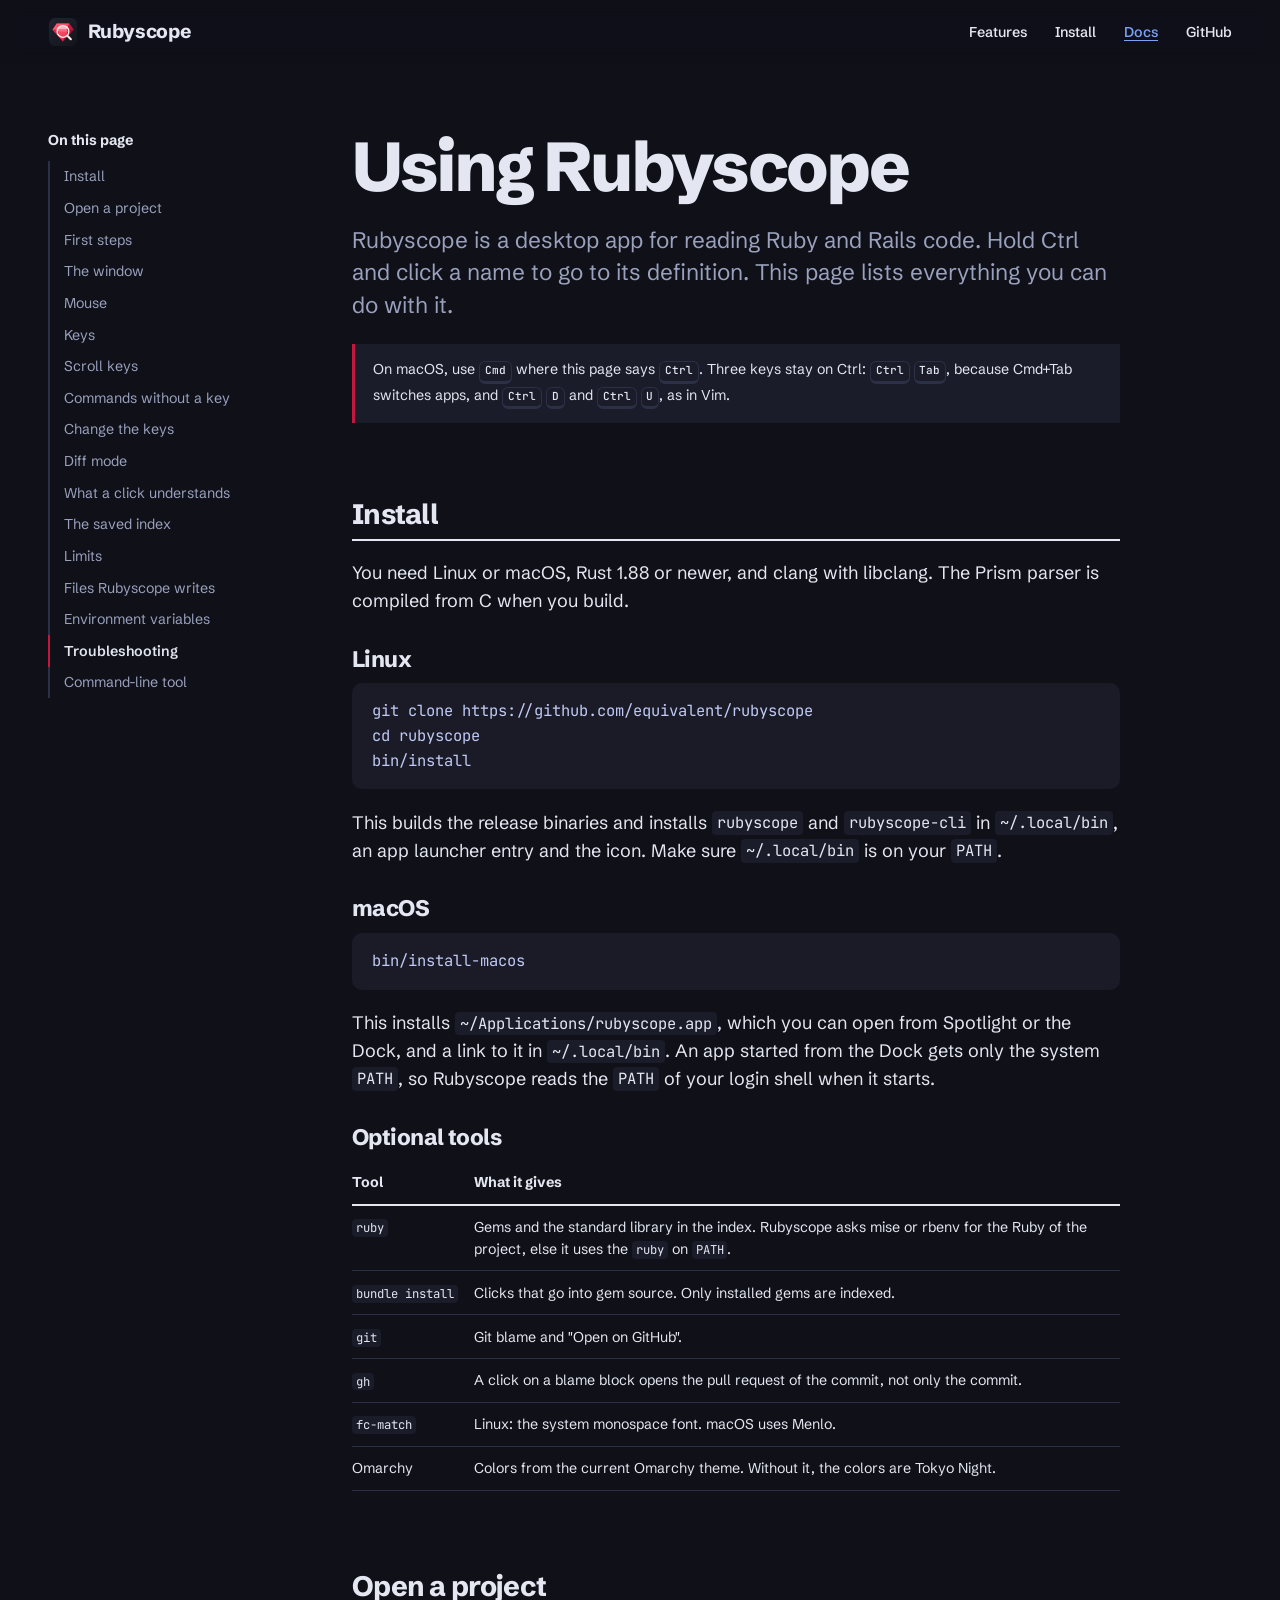
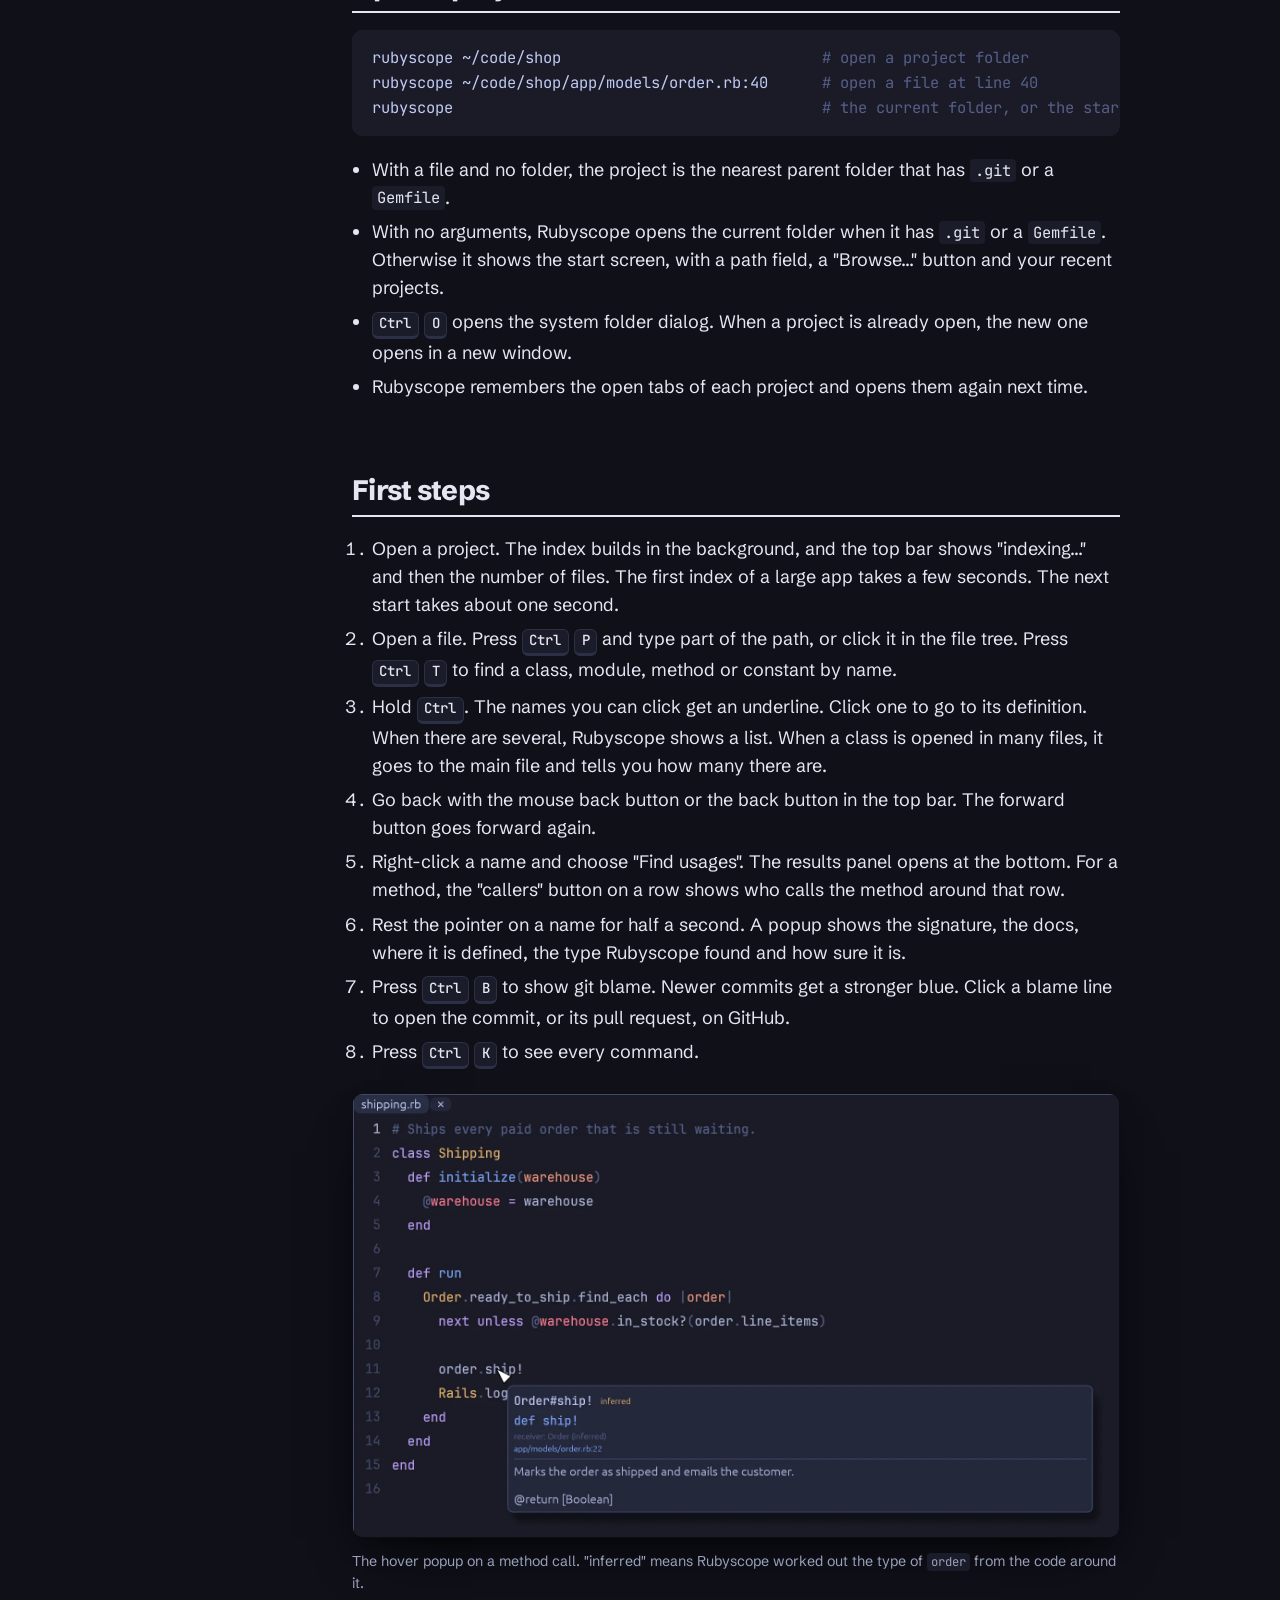
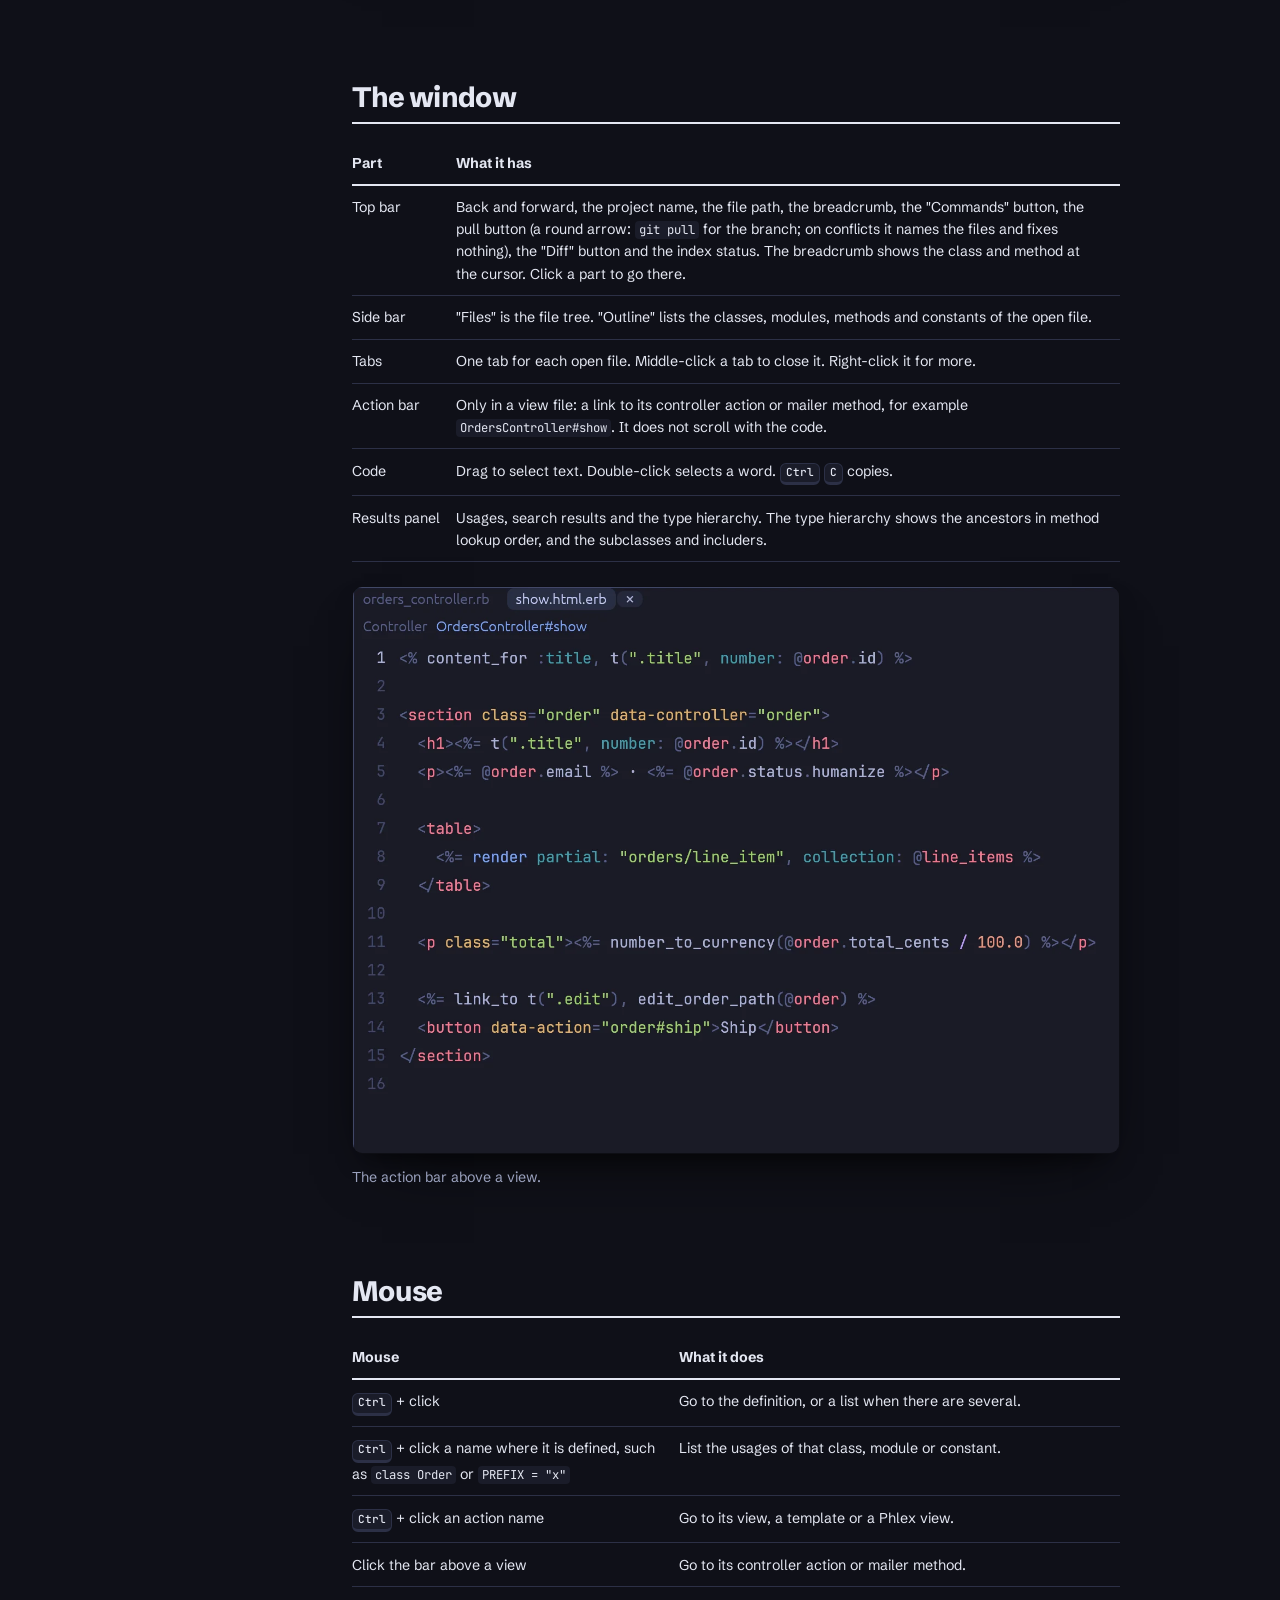
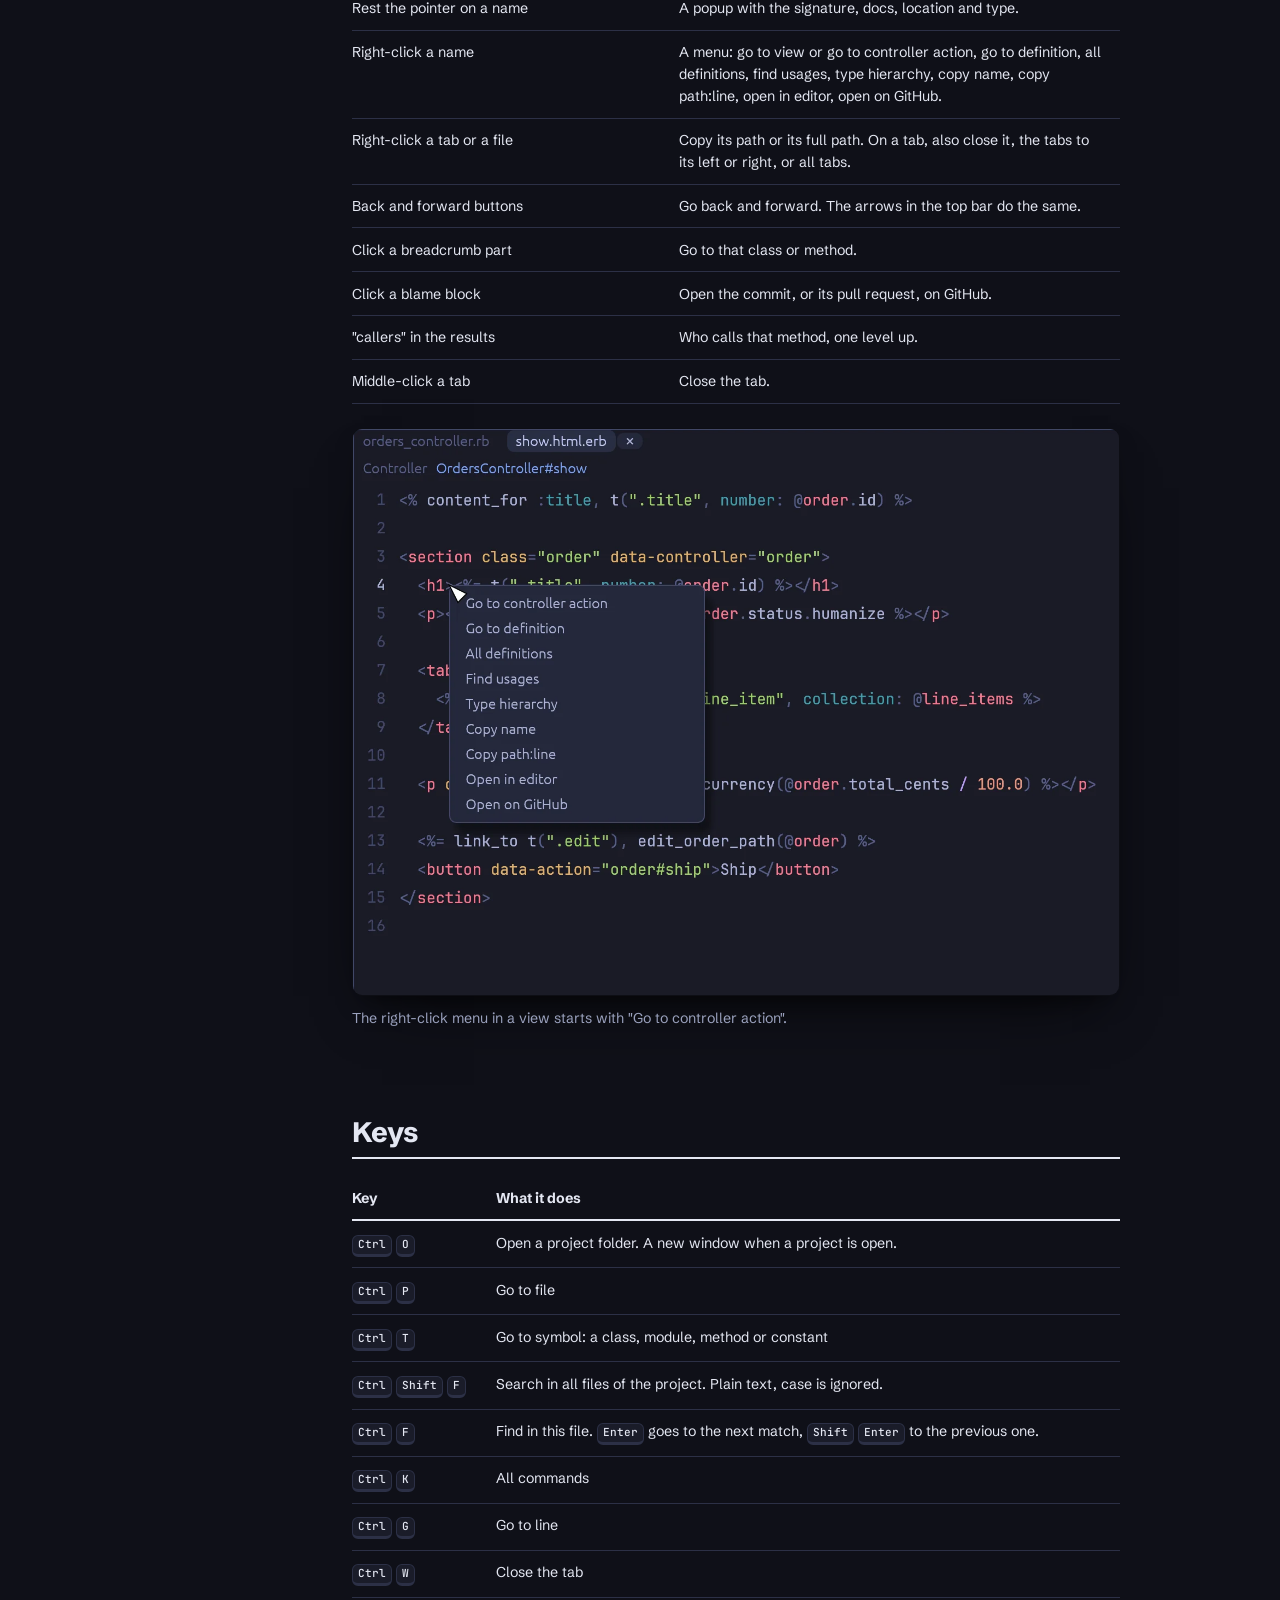
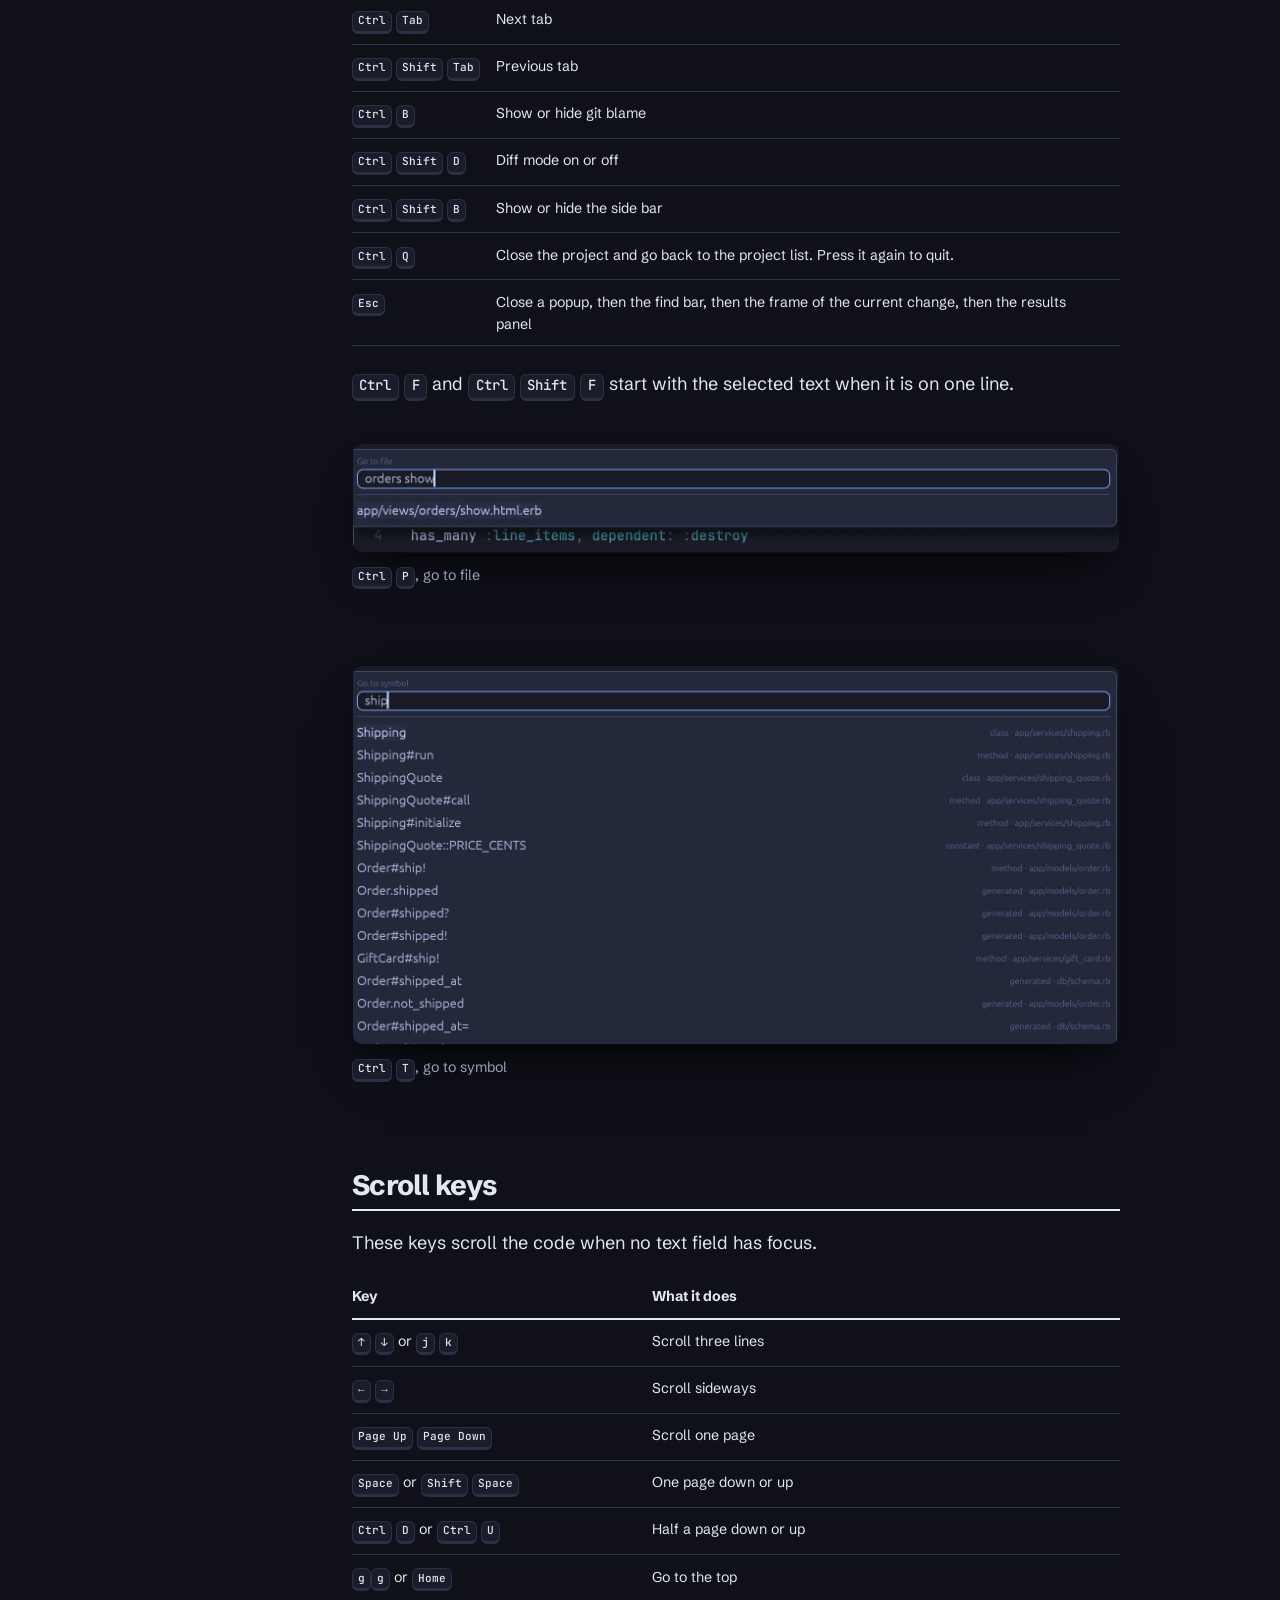
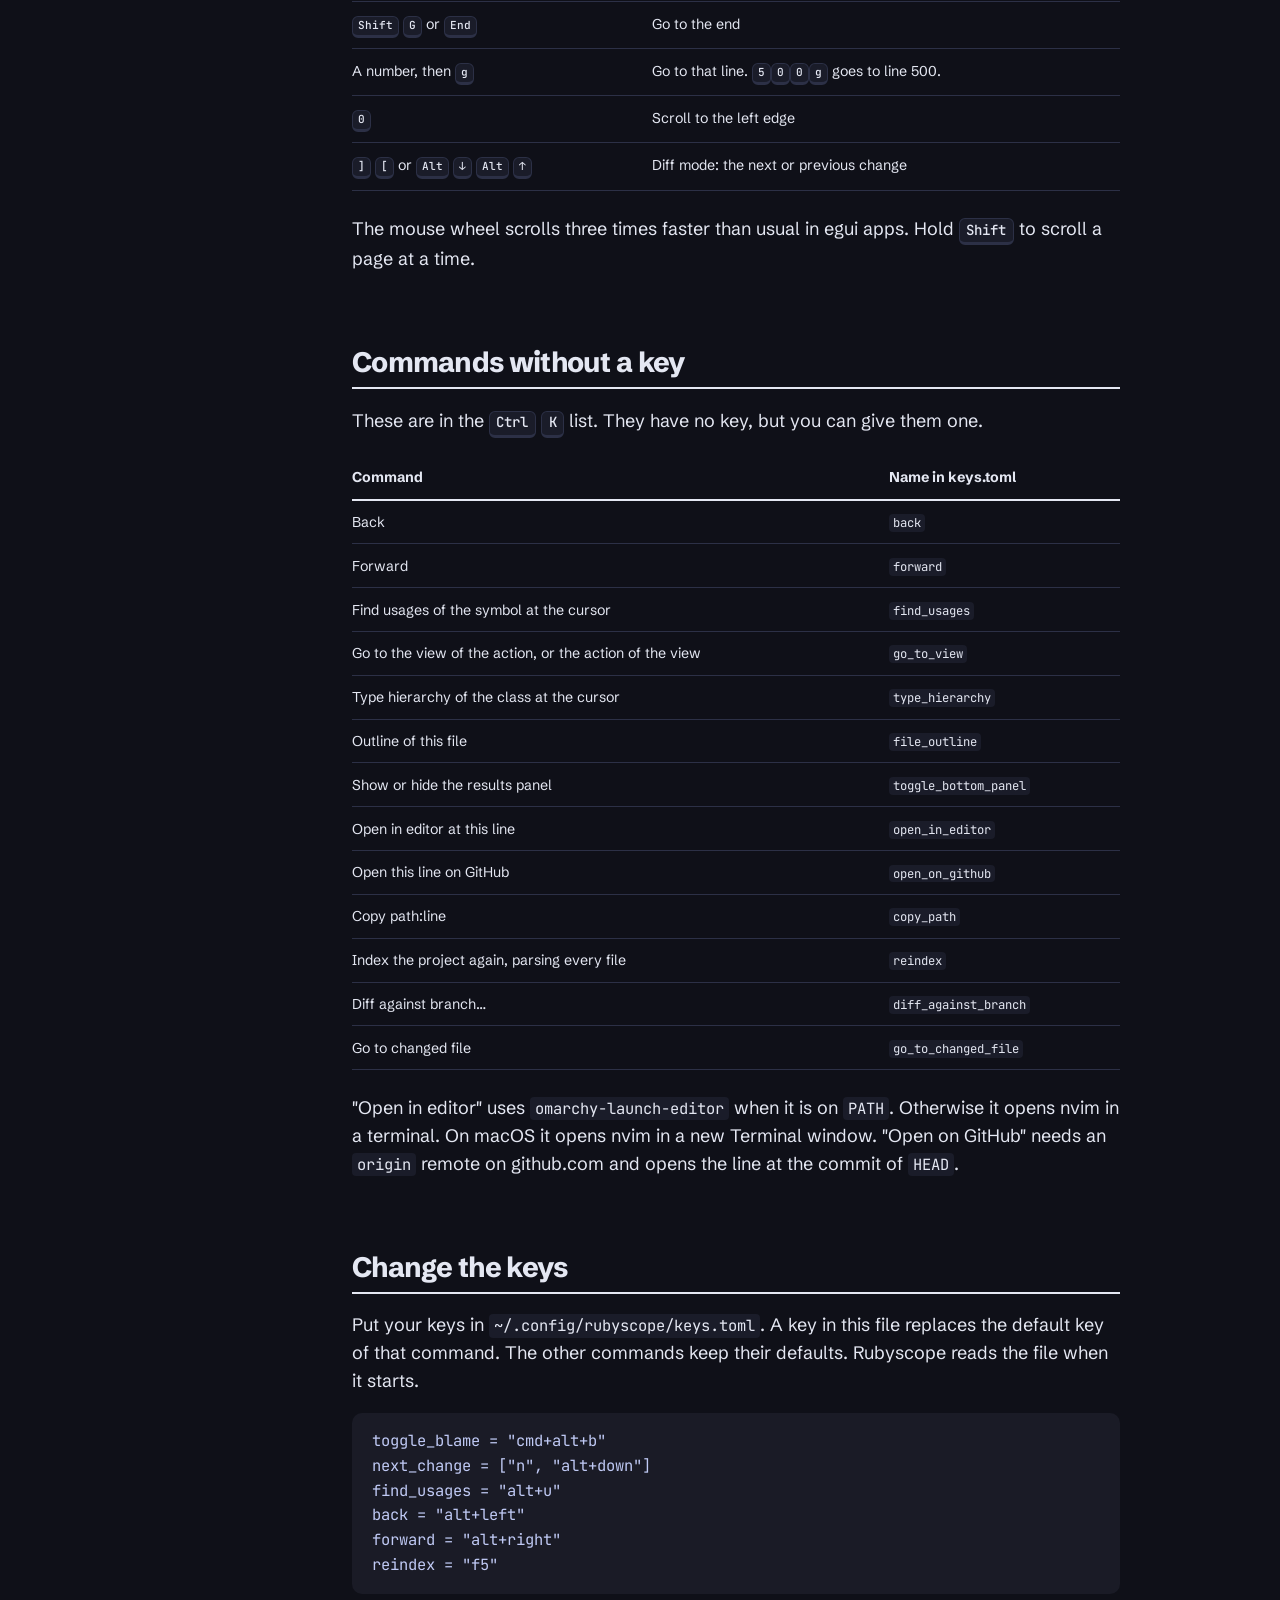
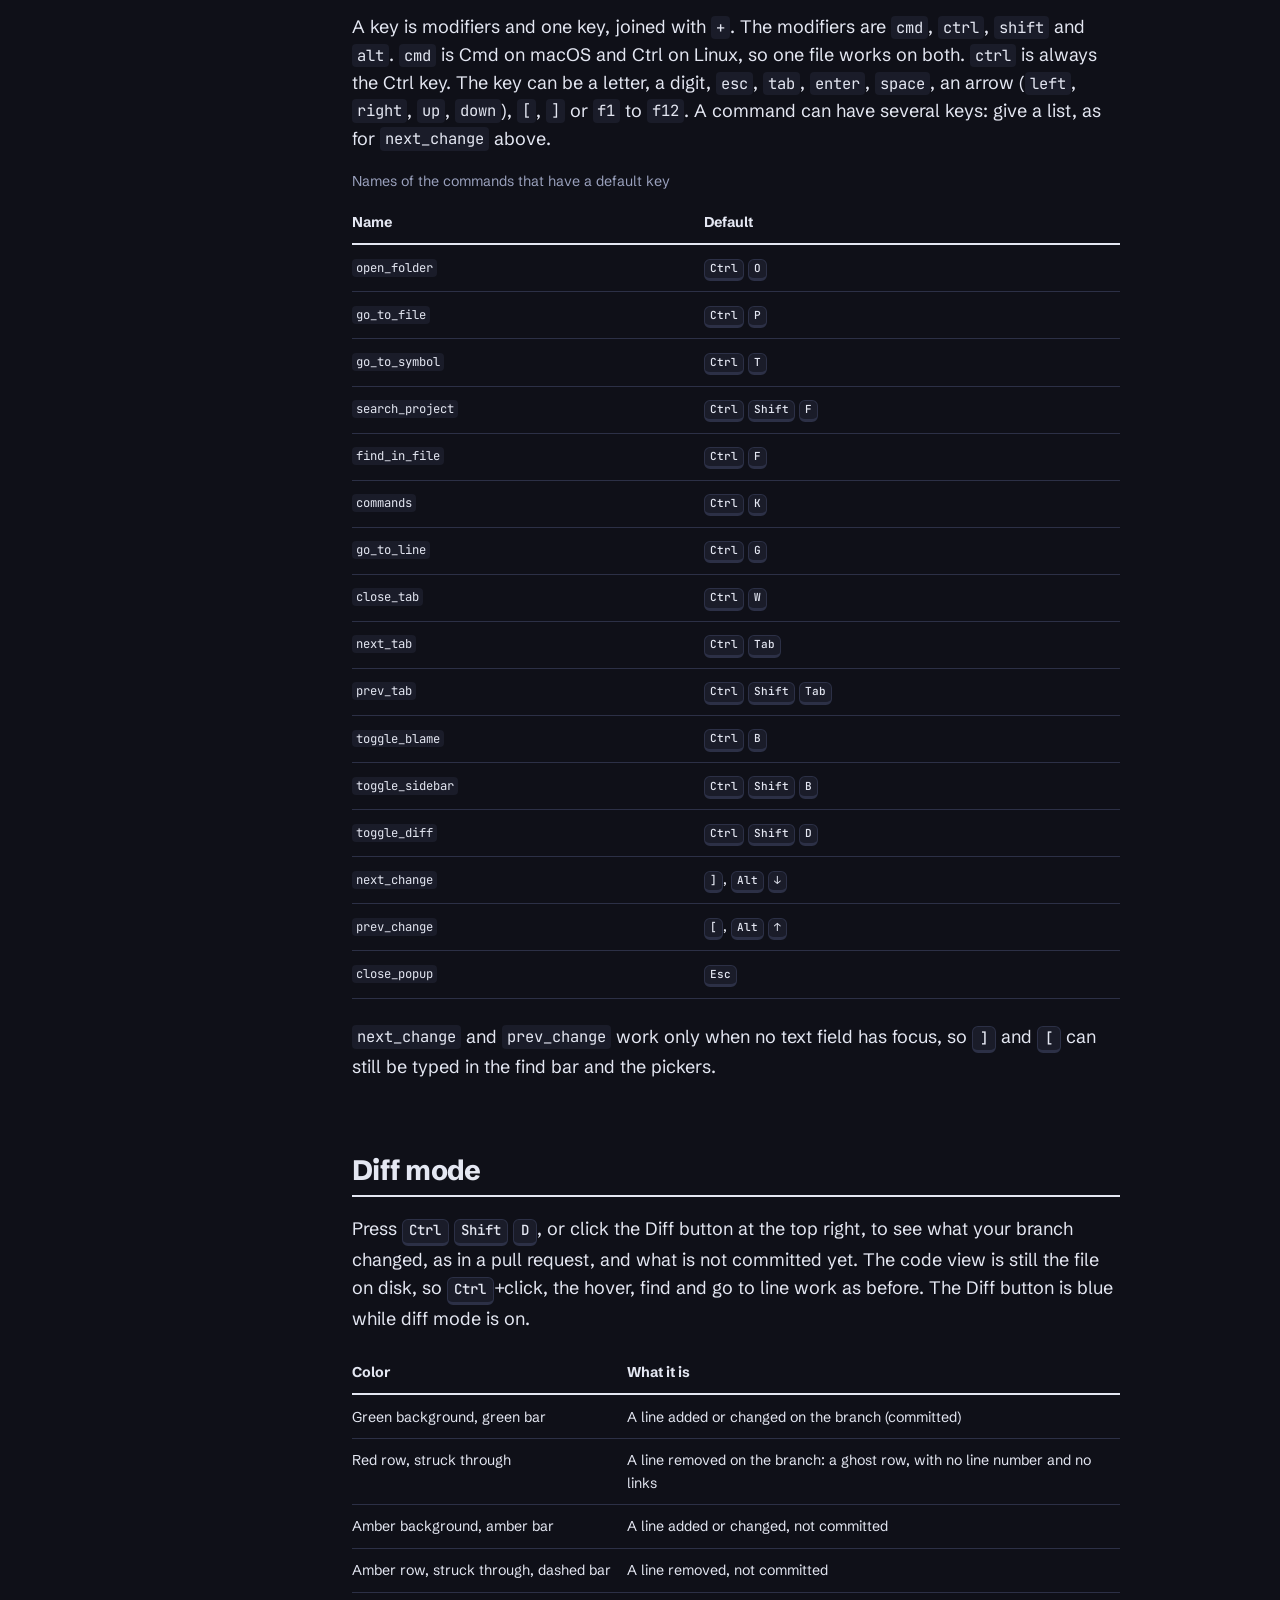
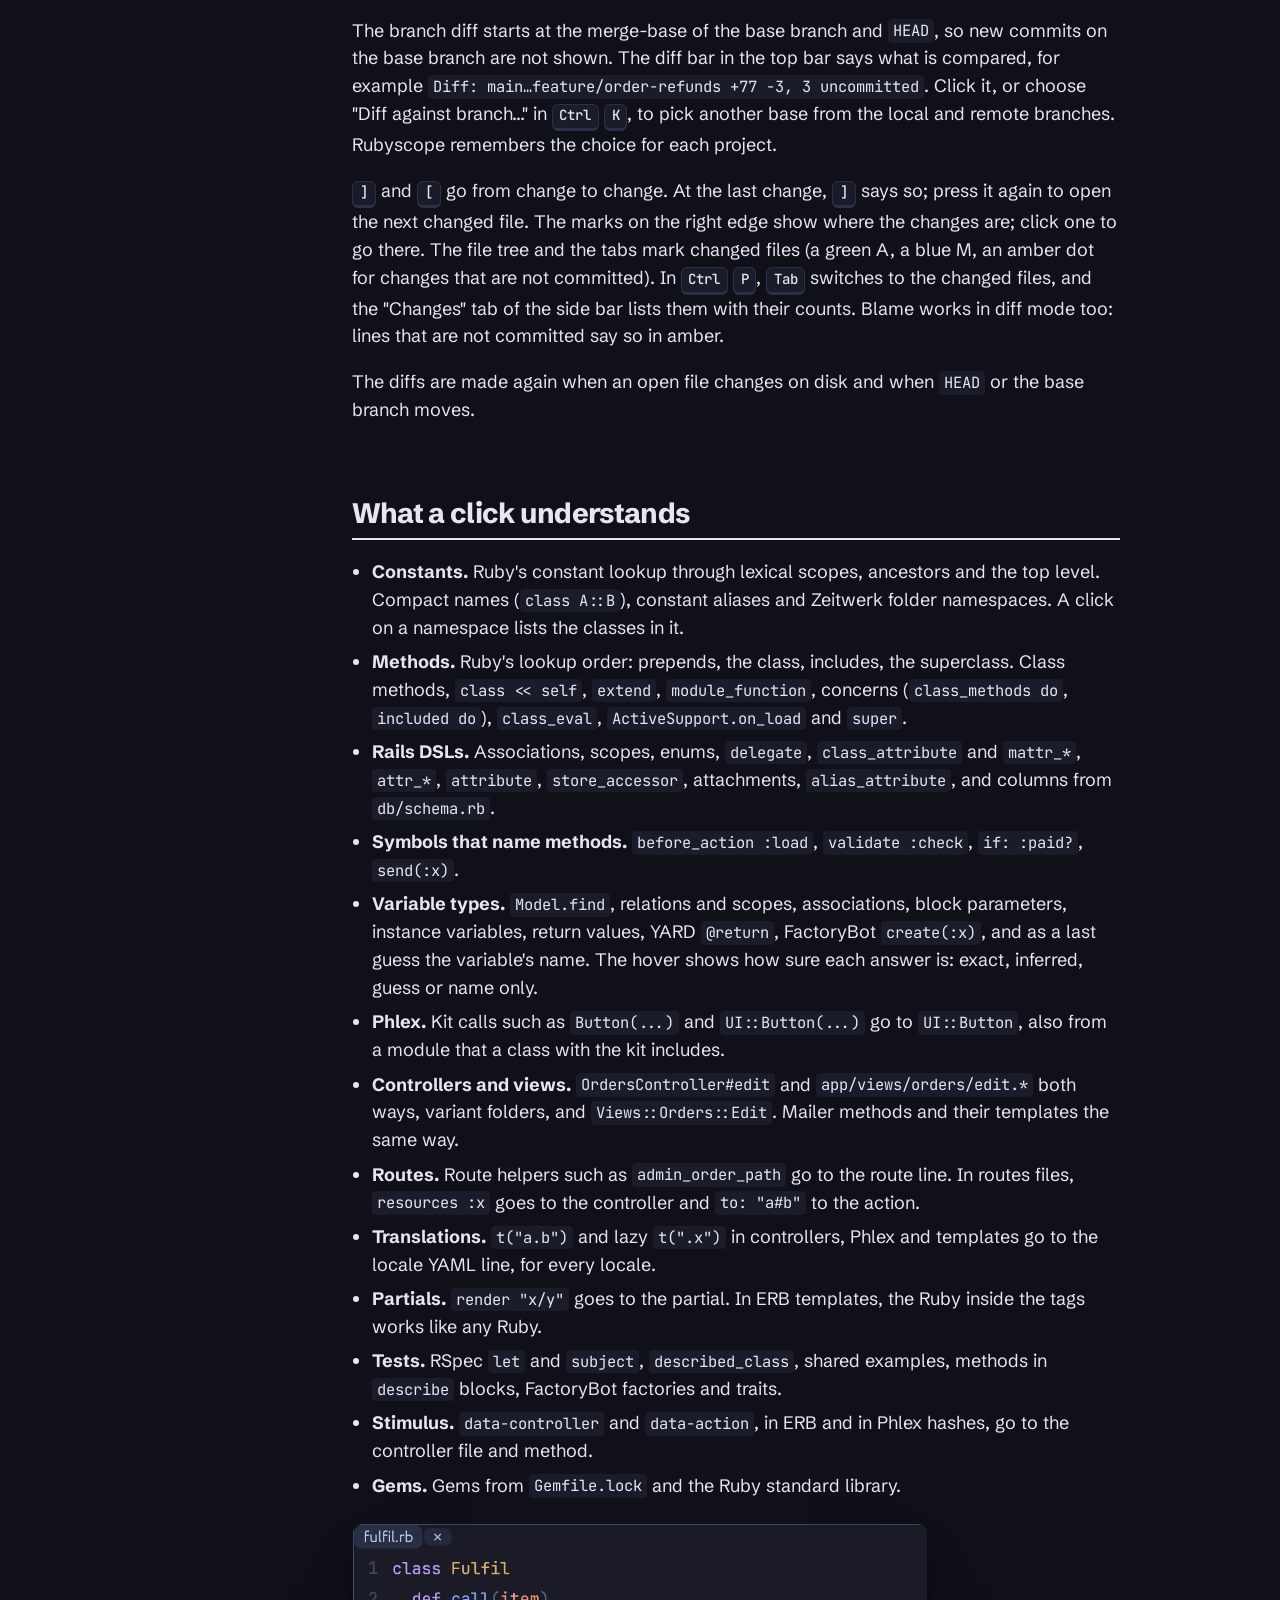
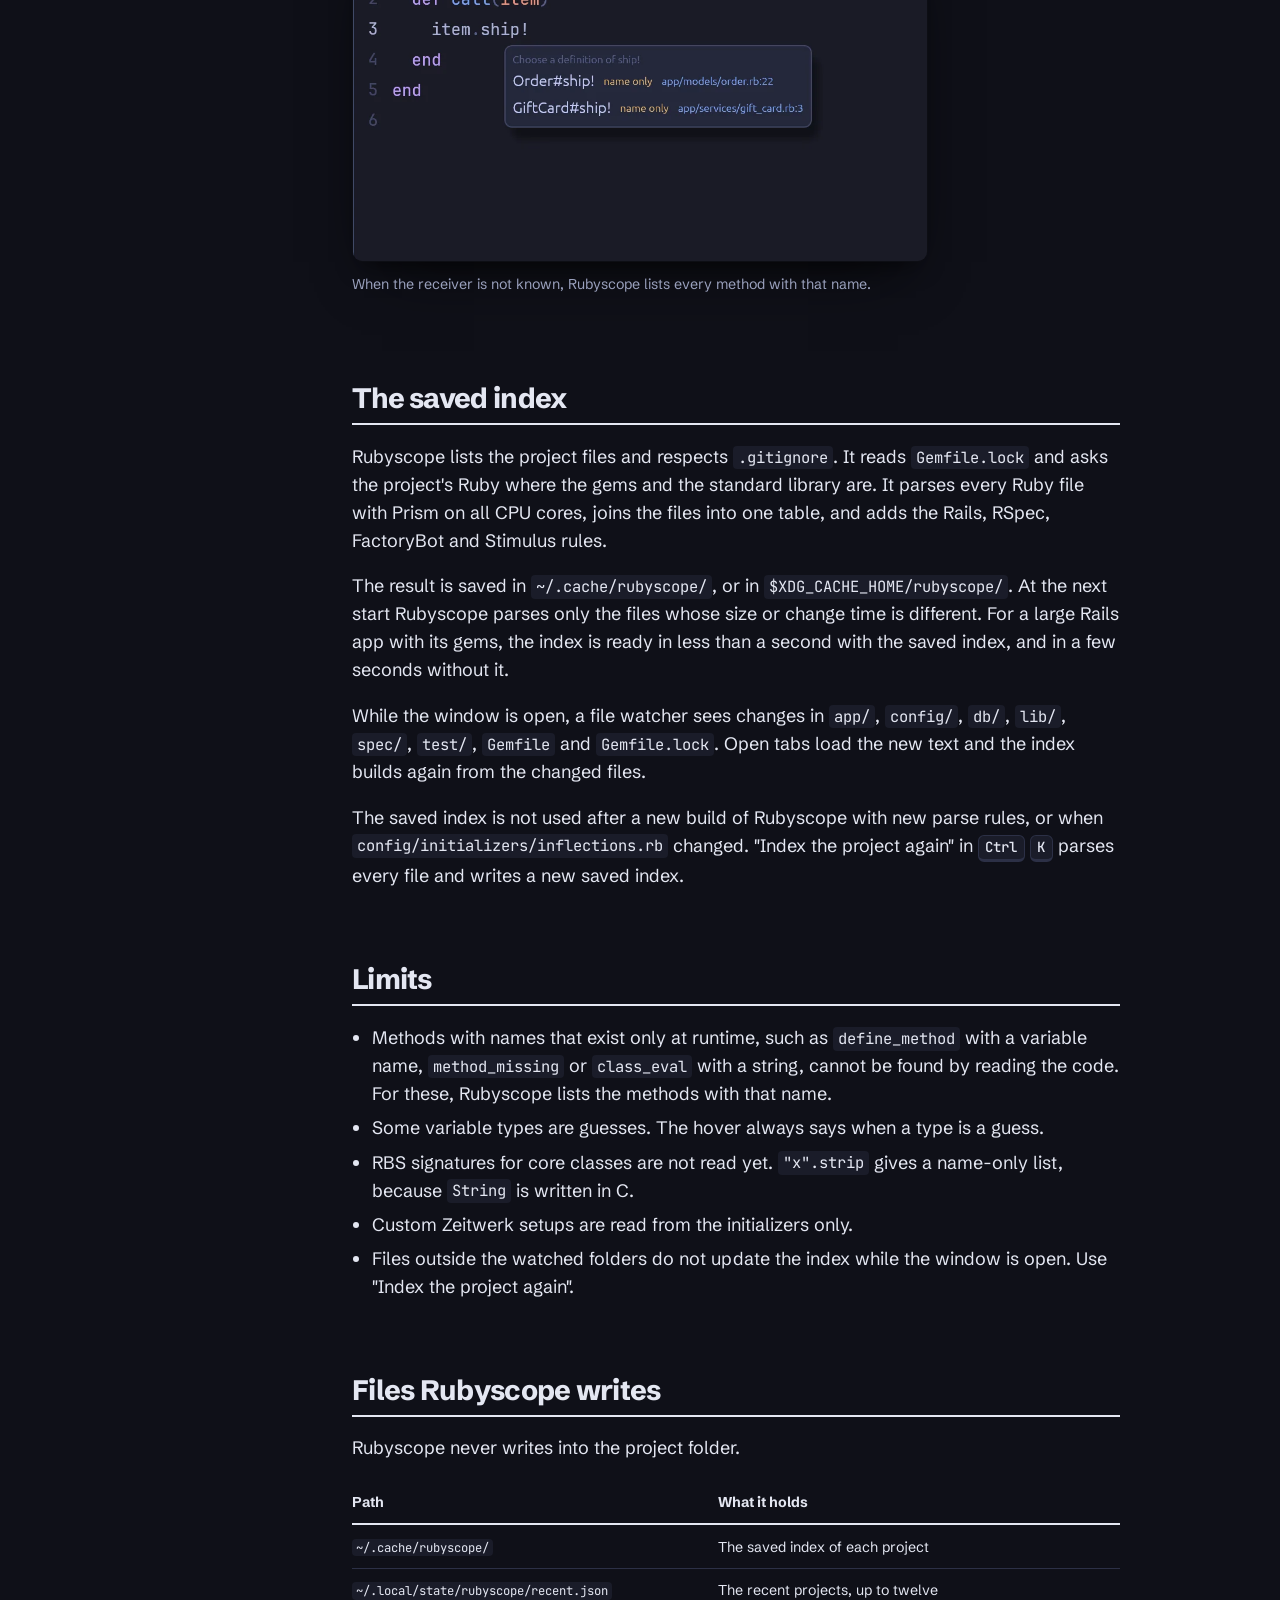
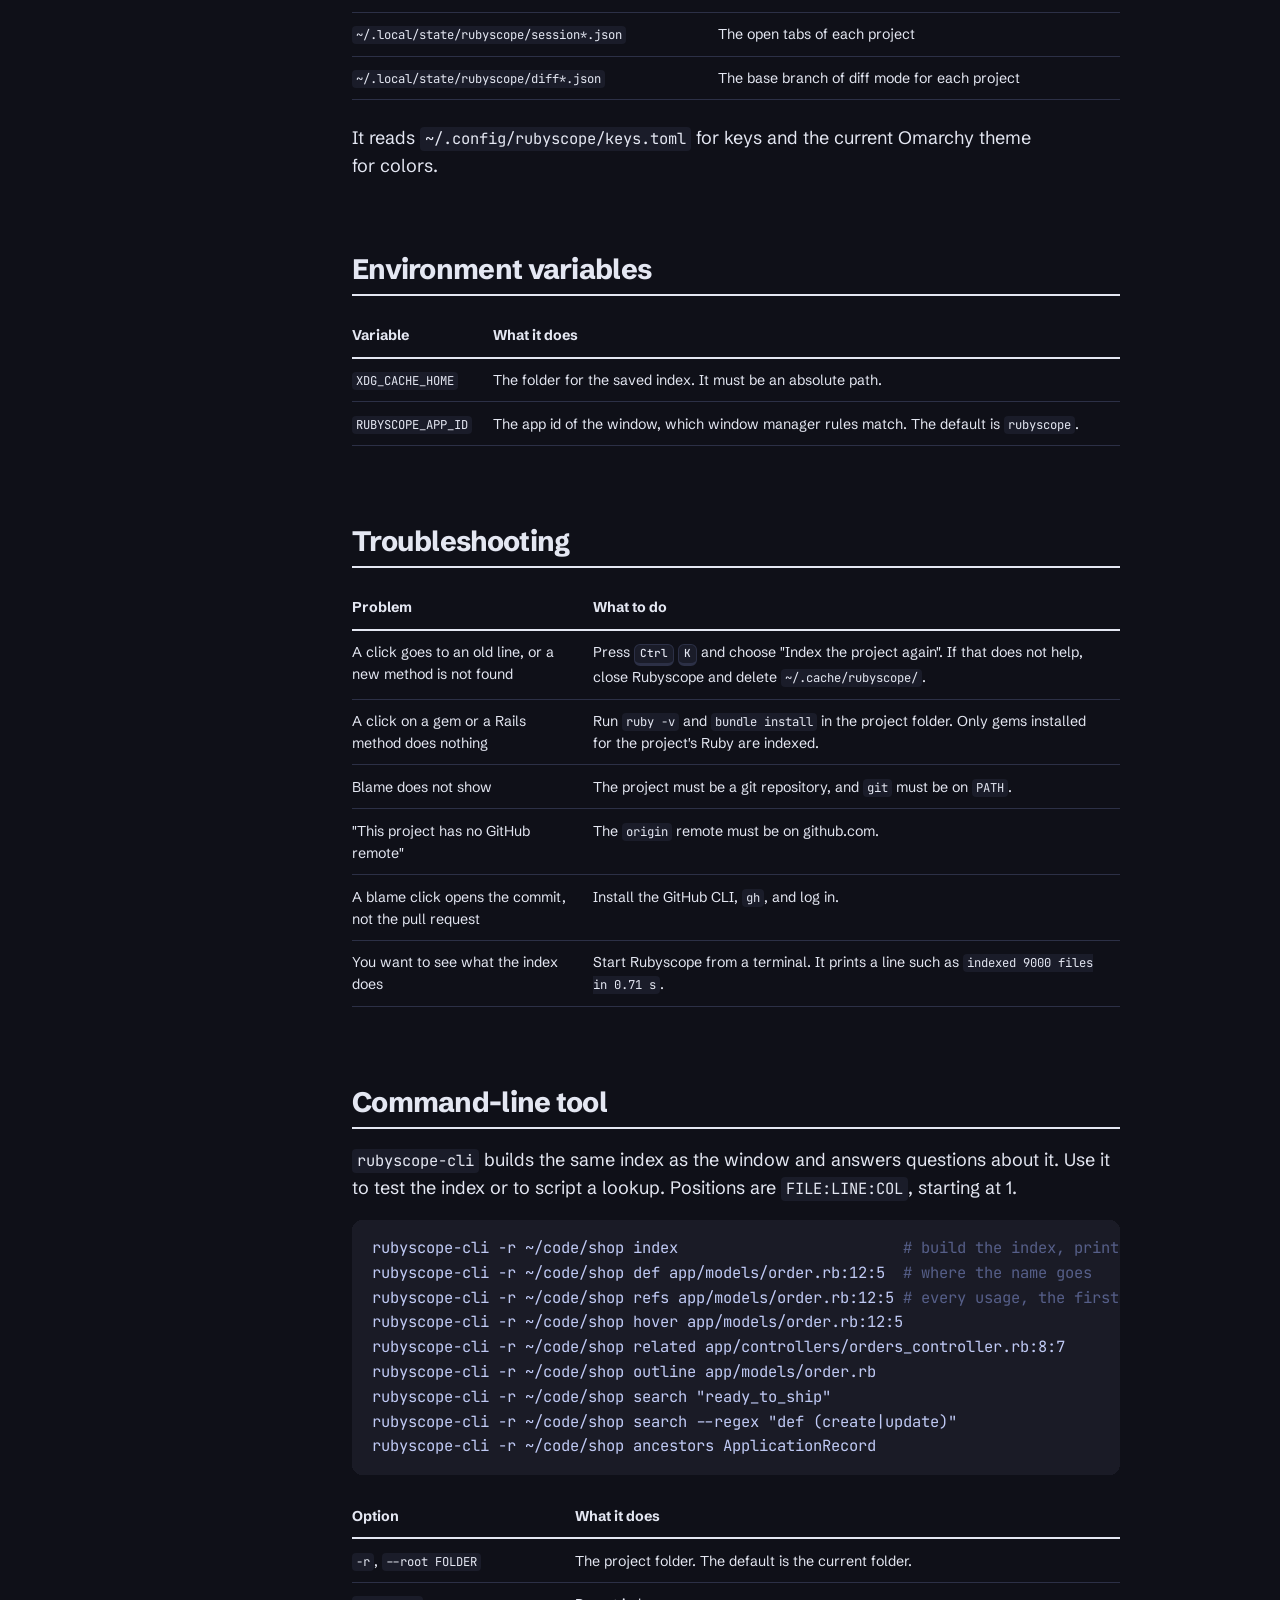
==== webpage/docs/index.html @ bb4655c8 "Add a pull button to the top bar A round arrow next to Diff runs git pull for the checked-out branch" ====
<!doctype html>
<html lang="en">
<head>
  <meta charset="utf-8">
  <meta name="viewport" content="width=device-width, initial-scale=1">
  <title>Docs: how to use Rubyscope, mouse and keys</title>
  <meta name="description" content="How to install and use Rubyscope: open a project, go to definitions, find usages, git blame, every mouse action and keyboard shortcut, and how to change the keys.">
  <link rel="icon" href="../img/icon.svg" type="image/svg+xml">
  <link rel="icon" href="../img/icon-32.png" sizes="32x32">
  <link rel="preload" href="../fonts/schibsted-grotesk.woff2" as="font" type="font/woff2" crossorigin>
  <link rel="stylesheet" href="../css/site.css">
</head>
<body>
  <a class="skip" href="#main">Skip to the content</a>

  <header class="site-head">
    <div class="wrap">
      <a class="brand" href="../"><img src="../img/icon.svg" alt="" width="30" height="30">Rubyscope</a>
      <nav class="site-nav" aria-label="Main">
        <a class="wide" href="../#features">Features</a>
        <a href="../#install">Install</a>
        <a href="./" aria-current="page">Docs</a>
        <a href="https://github.com/equivalent/rubyscope">GitHub</a>
      </nav>
    </div>
  </header>

  <div class="wrap docs">
    <nav class="toc" aria-label="On this page">
      <p>On this page</p>
      <ol>
        <li><a href="#install">Install</a></li>
        <li><a href="#start">Open a project</a></li>
        <li><a href="#first-steps">First steps</a></li>
        <li><a href="#window">The window</a></li>
        <li><a href="#mouse">Mouse</a></li>
        <li><a href="#keys">Keys</a></li>
        <li><a href="#scroll">Scroll keys</a></li>
        <li><a href="#commands">Commands without a key</a></li>
        <li><a href="#change-keys">Change the keys</a></li>
        <li><a href="#diff">Diff mode</a></li>
        <li><a href="#clicks">What a click understands</a></li>
        <li><a href="#index">The saved index</a></li>
        <li><a href="#limits">Limits</a></li>
        <li><a href="#files">Files Rubyscope writes</a></li>
        <li><a href="#env">Environment variables</a></li>
        <li><a href="#troubleshooting">Troubleshooting</a></li>
        <li><a href="#cli">Command-line tool</a></li>
      </ol>
    </nav>

    <main id="main" class="doc">
      <h1>Using Rubyscope</h1>
      <p class="lede">Rubyscope is a desktop app for reading Ruby and Rails code. Hold Ctrl and click a name to go to its definition. This page lists everything you can do with it.</p>

      <div class="note">
        <p>On macOS, use <kbd>Cmd</kbd> where this page says <kbd>Ctrl</kbd>. Three keys stay on Ctrl: <kbd>Ctrl</kbd> <kbd>Tab</kbd>, because Cmd+Tab switches apps, and <kbd>Ctrl</kbd> <kbd>D</kbd> and <kbd>Ctrl</kbd> <kbd>U</kbd>, as in Vim.</p>
      </div>

      <section id="install">
        <h2>Install</h2>
        <p>You need Linux or macOS, Rust 1.88 or newer, and clang with libclang. The Prism parser is compiled from C when you build.</p>
        <h3>Linux</h3>
<pre><code>git clone https://github.com/equivalent/rubyscope
cd rubyscope
bin/install</code></pre>
        <p>This builds the release binaries and installs <code>rubyscope</code> and <code>rubyscope-cli</code> in <code>~/.local/bin</code>, an app launcher entry and the icon. Make sure <code>~/.local/bin</code> is on your <code>PATH</code>.</p>
        <h3>macOS</h3>
<pre><code>bin/install-macos</code></pre>
        <p>This installs <code>~/Applications/rubyscope.app</code>, which you can open from Spotlight or the Dock, and a link to it in <code>~/.local/bin</code>. An app started from the Dock gets only the system <code>PATH</code>, so Rubyscope reads the <code>PATH</code> of your login shell when it starts.</p>
        <h3>Optional tools</h3>
        <table>
          <thead><tr><th scope="col">Tool</th><th scope="col">What it gives</th></tr></thead>
          <tbody>
            <tr><td><code>ruby</code></td><td>Gems and the standard library in the index. Rubyscope asks mise or rbenv for the Ruby of the project, else it uses the <code>ruby</code> on <code>PATH</code>.</td></tr>
            <tr><td><code>bundle install</code></td><td>Clicks that go into gem source. Only installed gems are indexed.</td></tr>
            <tr><td><code>git</code></td><td>Git blame and "Open on GitHub".</td></tr>
            <tr><td><code>gh</code></td><td>A click on a blame block opens the pull request of the commit, not only the commit.</td></tr>
            <tr><td><code>fc-match</code></td><td>Linux: the system monospace font. macOS uses Menlo.</td></tr>
            <tr><td>Omarchy</td><td>Colors from the current Omarchy theme. Without it, the colors are Tokyo Night.</td></tr>
          </tbody>
        </table>
      </section>

      <section id="start">
        <h2>Open a project</h2>
<pre><code>rubyscope ~/code/shop                             <span class="c"># open a project folder</span>
rubyscope ~/code/shop/app/models/order.rb:40      <span class="c"># open a file at line 40</span>
rubyscope                                         <span class="c"># the current folder, or the start screen</span></code></pre>
        <ul>
          <li>With a file and no folder, the project is the nearest parent folder that has <code>.git</code> or a <code>Gemfile</code>.</li>
          <li>With no arguments, Rubyscope opens the current folder when it has <code>.git</code> or a <code>Gemfile</code>. Otherwise it shows the start screen, with a path field, a "Browse…" button and your recent projects.</li>
          <li><kbd>Ctrl</kbd> <kbd>O</kbd> opens the system folder dialog. When a project is already open, the new one opens in a new window.</li>
          <li>Rubyscope remembers the open tabs of each project and opens them again next time.</li>
        </ul>
      </section>

      <section id="first-steps">
        <h2>First steps</h2>
        <ol>
          <li>Open a project. The index builds in the background, and the top bar shows "indexing…" and then the number of files. The first index of a large app takes a few seconds. The next start takes about one second.</li>
          <li>Open a file. Press <kbd>Ctrl</kbd> <kbd>P</kbd> and type part of the path, or click it in the file tree. Press <kbd>Ctrl</kbd> <kbd>T</kbd> to find a class, module, method or constant by name.</li>
          <li>Hold <kbd>Ctrl</kbd>. The names you can click get an underline. Click one to go to its definition. When there are several, Rubyscope shows a list. When a class is opened in many files, it goes to the main file and tells you how many there are.</li>
          <li>Go back with the mouse back button or the back button in the top bar. The forward button goes forward again.</li>
          <li>Right-click a name and choose "Find usages". The results panel opens at the bottom. For a method, the "callers" button on a row shows who calls the method around that row.</li>
          <li>Rest the pointer on a name for half a second. A popup shows the signature, the docs, where it is defined, the type Rubyscope found and how sure it is.</li>
          <li>Press <kbd>Ctrl</kbd> <kbd>B</kbd> to show git blame. Newer commits get a stronger blue. Click a blame line to open the commit, or its pull request, on GitHub.</li>
          <li>Press <kbd>Ctrl</kbd> <kbd>K</kbd> to see every command.</li>
        </ol>
        <figure class="shot">
          <img src="../img/shots/hover.webp" width="1658" height="960" loading="lazy"
               alt="The hover popup over order.ship! with the method, its file and line, and its docs.">
          <figcaption>The hover popup on a method call. "inferred" means Rubyscope worked out the type of <code>order</code> from the code around it.</figcaption>
        </figure>
      </section>

      <section id="window">
        <h2>The window</h2>
        <table>
          <thead><tr><th scope="col">Part</th><th scope="col">What it has</th></tr></thead>
          <tbody>
            <tr><td>Top bar</td><td>Back and forward, the project name, the file path, the breadcrumb, the "Commands" button, the pull button (a round arrow: <code>git pull</code> for the branch; on conflicts it names the files and fixes nothing), the "Diff" button and the index status. The breadcrumb shows the class and method at the cursor. Click a part to go there.</td></tr>
            <tr><td>Side bar</td><td>"Files" is the file tree. "Outline" lists the classes, modules, methods and constants of the open file.</td></tr>
            <tr><td>Tabs</td><td>One tab for each open file. Middle-click a tab to close it. Right-click it for more.</td></tr>
            <tr><td>Action bar</td><td>Only in a view file: a link to its controller action or mailer method, for example <code>OrdersController#show</code>. It does not scroll with the code.</td></tr>
            <tr><td>Code</td><td>Drag to select text. Double-click selects a word. <kbd>Ctrl</kbd> <kbd>C</kbd> copies.</td></tr>
            <tr><td>Results panel</td><td>Usages, search results and the type hierarchy. The type hierarchy shows the ancestors in method lookup order, and the subclasses and includers.</td></tr>
          </tbody>
        </table>
        <figure class="shot">
          <img src="../img/shots/view-from-action.webp" width="1402" height="1036" loading="lazy"
               alt="A view file with the action bar above the code, linking to OrdersController#show.">
          <figcaption>The action bar above a view.</figcaption>
        </figure>
      </section>

      <section id="mouse">
        <h2>Mouse</h2>
        <table>
          <thead><tr><th scope="col">Mouse</th><th scope="col">What it does</th></tr></thead>
          <tbody>
            <tr><td><kbd>Ctrl</kbd> + click</td><td>Go to the definition, or a list when there are several.</td></tr>
            <tr><td class="wrap-ok"><kbd>Ctrl</kbd> + click a name where it is defined, such as <code>class Order</code> or <code>PREFIX = "x"</code></td><td>List the usages of that class, module or constant.</td></tr>
            <tr><td><kbd>Ctrl</kbd> + click an action name</td><td>Go to its view, a template or a Phlex view.</td></tr>
            <tr><td>Click the bar above a view</td><td>Go to its controller action or mailer method.</td></tr>
            <tr><td>Rest the pointer on a name</td><td>A popup with the signature, docs, location and type.</td></tr>
            <tr><td>Right-click a name</td><td>A menu: go to view or go to controller action, go to definition, all definitions, find usages, type hierarchy, copy name, copy path:line, open in editor, open on GitHub.</td></tr>
            <tr><td>Right-click a tab or a file</td><td>Copy its path or its full path. On a tab, also close it, the tabs to its left or right, or all tabs.</td></tr>
            <tr><td>Back and forward buttons</td><td>Go back and forward. The arrows in the top bar do the same.</td></tr>
            <tr><td>Click a breadcrumb part</td><td>Go to that class or method.</td></tr>
            <tr><td>Click a blame block</td><td>Open the commit, or its pull request, on GitHub.</td></tr>
            <tr><td>"callers" in the results</td><td>Who calls that method, one level up.</td></tr>
            <tr><td>Middle-click a tab</td><td>Close the tab.</td></tr>
          </tbody>
        </table>
        <figure class="shot">
          <img src="../img/shots/view-menu.webp" width="1402" height="1036" loading="lazy"
               alt="The right-click menu in a view, with Go to controller action at the top.">
          <figcaption>The right-click menu in a view starts with "Go to controller action".</figcaption>
        </figure>
      </section>

      <section id="keys">
        <h2>Keys</h2>
        <table>
          <thead><tr><th scope="col">Key</th><th scope="col">What it does</th></tr></thead>
          <tbody>
            <tr><td><kbd>Ctrl</kbd> <kbd>O</kbd></td><td>Open a project folder. A new window when a project is open.</td></tr>
            <tr><td><kbd>Ctrl</kbd> <kbd>P</kbd></td><td>Go to file</td></tr>
            <tr><td><kbd>Ctrl</kbd> <kbd>T</kbd></td><td>Go to symbol: a class, module, method or constant</td></tr>
            <tr><td><kbd>Ctrl</kbd> <kbd>Shift</kbd> <kbd>F</kbd></td><td>Search in all files of the project. Plain text, case is ignored.</td></tr>
            <tr><td><kbd>Ctrl</kbd> <kbd>F</kbd></td><td>Find in this file. <kbd>Enter</kbd> goes to the next match, <kbd>Shift</kbd> <kbd>Enter</kbd> to the previous one.</td></tr>
            <tr><td><kbd>Ctrl</kbd> <kbd>K</kbd></td><td>All commands</td></tr>
            <tr><td><kbd>Ctrl</kbd> <kbd>G</kbd></td><td>Go to line</td></tr>
            <tr><td><kbd>Ctrl</kbd> <kbd>W</kbd></td><td>Close the tab</td></tr>
            <tr><td><kbd>Ctrl</kbd> <kbd>Tab</kbd></td><td>Next tab</td></tr>
            <tr><td><kbd>Ctrl</kbd> <kbd>Shift</kbd> <kbd>Tab</kbd></td><td>Previous tab</td></tr>
            <tr><td><kbd>Ctrl</kbd> <kbd>B</kbd></td><td>Show or hide git blame</td></tr>
            <tr><td><kbd>Ctrl</kbd> <kbd>Shift</kbd> <kbd>D</kbd></td><td>Diff mode on or off</td></tr>
            <tr><td><kbd>Ctrl</kbd> <kbd>Shift</kbd> <kbd>B</kbd></td><td>Show or hide the side bar</td></tr>
            <tr><td><kbd>Ctrl</kbd> <kbd>Q</kbd></td><td>Close the project and go back to the project list. Press it again to quit.</td></tr>
            <tr><td><kbd>Esc</kbd></td><td>Close a popup, then the find bar, then the frame of the current change, then the results panel</td></tr>
          </tbody>
        </table>
        <p><kbd>Ctrl</kbd> <kbd>F</kbd> and <kbd>Ctrl</kbd> <kbd>Shift</kbd> <kbd>F</kbd> start with the selected text when it is on one line.</p>
        <div class="shots">
          <figure class="shot">
            <img src="../img/shots/go-to-file.webp" width="1562" height="220" loading="lazy"
                 alt="The go to file list, filtered by orders show.">
            <figcaption><kbd>Ctrl</kbd> <kbd>P</kbd>, go to file</figcaption>
          </figure>
          <figure class="shot">
            <img src="../img/shots/go-to-symbol.webp" width="1562" height="770" loading="lazy"
                 alt="The go to symbol list, filtered by ship.">
            <figcaption><kbd>Ctrl</kbd> <kbd>T</kbd>, go to symbol</figcaption>
          </figure>
        </div>
      </section>

      <section id="scroll">
        <h2>Scroll keys</h2>
        <p>These keys scroll the code when no text field has focus.</p>
        <table>
          <thead><tr><th scope="col">Key</th><th scope="col">What it does</th></tr></thead>
          <tbody>
            <tr><td><kbd>↑</kbd> <kbd>↓</kbd> or <kbd>j</kbd> <kbd>k</kbd></td><td>Scroll three lines</td></tr>
            <tr><td><kbd>←</kbd> <kbd>→</kbd></td><td>Scroll sideways</td></tr>
            <tr><td><kbd>Page Up</kbd> <kbd>Page Down</kbd></td><td>Scroll one page</td></tr>
            <tr><td><kbd>Space</kbd> or <kbd>Shift</kbd> <kbd>Space</kbd></td><td>One page down or up</td></tr>
            <tr><td><kbd>Ctrl</kbd> <kbd>D</kbd> or <kbd>Ctrl</kbd> <kbd>U</kbd></td><td>Half a page down or up</td></tr>
            <tr><td><kbd>g</kbd><kbd>g</kbd> or <kbd>Home</kbd></td><td>Go to the top</td></tr>
            <tr><td><kbd>Shift</kbd> <kbd>G</kbd> or <kbd>End</kbd></td><td>Go to the end</td></tr>
            <tr><td>A number, then <kbd>g</kbd></td><td>Go to that line. <kbd>5</kbd><kbd>0</kbd><kbd>0</kbd><kbd>g</kbd> goes to line 500.</td></tr>
            <tr><td><kbd>0</kbd></td><td>Scroll to the left edge</td></tr>
            <tr><td><kbd>]</kbd> <kbd>[</kbd> or <kbd>Alt</kbd> <kbd>↓</kbd> <kbd>Alt</kbd> <kbd>↑</kbd></td><td>Diff mode: the next or previous change</td></tr>
          </tbody>
        </table>
        <p>The mouse wheel scrolls three times faster than usual in egui apps. Hold <kbd>Shift</kbd> to scroll a page at a time.</p>
      </section>

      <section id="commands">
        <h2>Commands without a key</h2>
        <p>These are in the <kbd>Ctrl</kbd> <kbd>K</kbd> list. They have no key, but you can give them one.</p>
        <table>
          <thead><tr><th scope="col">Command</th><th scope="col">Name in keys.toml</th></tr></thead>
          <tbody>
            <tr><td>Back</td><td><code>back</code></td></tr>
            <tr><td>Forward</td><td><code>forward</code></td></tr>
            <tr><td>Find usages of the symbol at the cursor</td><td><code>find_usages</code></td></tr>
            <tr><td>Go to the view of the action, or the action of the view</td><td><code>go_to_view</code></td></tr>
            <tr><td>Type hierarchy of the class at the cursor</td><td><code>type_hierarchy</code></td></tr>
            <tr><td>Outline of this file</td><td><code>file_outline</code></td></tr>
            <tr><td>Show or hide the results panel</td><td><code>toggle_bottom_panel</code></td></tr>
            <tr><td>Open in editor at this line</td><td><code>open_in_editor</code></td></tr>
            <tr><td>Open this line on GitHub</td><td><code>open_on_github</code></td></tr>
            <tr><td>Copy path:line</td><td><code>copy_path</code></td></tr>
            <tr><td>Index the project again, parsing every file</td><td><code>reindex</code></td></tr>
            <tr><td>Diff against branch…</td><td><code>diff_against_branch</code></td></tr>
            <tr><td>Go to changed file</td><td><code>go_to_changed_file</code></td></tr>
          </tbody>
        </table>
        <p>"Open in editor" uses <code>omarchy-launch-editor</code> when it is on <code>PATH</code>. Otherwise it opens nvim in a terminal. On macOS it opens nvim in a new Terminal window. "Open on GitHub" needs an <code>origin</code> remote on github.com and opens the line at the commit of <code>HEAD</code>.</p>
      </section>

      <section id="change-keys">
        <h2>Change the keys</h2>
        <p>Put your keys in <code>~/.config/rubyscope/keys.toml</code>. A key in this file replaces the default key of that command. The other commands keep their defaults. Rubyscope reads the file when it starts.</p>
<pre><code>toggle_blame = "cmd+alt+b"
next_change = ["n", "alt+down"]
find_usages = "alt+u"
back = "alt+left"
forward = "alt+right"
reindex = "f5"</code></pre>
        <p>A key is modifiers and one key, joined with <code>+</code>. The modifiers are <code>cmd</code>, <code>ctrl</code>, <code>shift</code> and <code>alt</code>. <code>cmd</code> is Cmd on macOS and Ctrl on Linux, so one file works on both. <code>ctrl</code> is always the Ctrl key. The key can be a letter, a digit, <code>esc</code>, <code>tab</code>, <code>enter</code>, <code>space</code>, an arrow (<code>left</code>, <code>right</code>, <code>up</code>, <code>down</code>), <code>[</code>, <code>]</code> or <code>f1</code> to <code>f12</code>. A command can have several keys: give a list, as for <code>next_change</code> above.</p>
        <table>
          <caption>Names of the commands that have a default key</caption>
          <thead><tr><th scope="col">Name</th><th scope="col">Default</th></tr></thead>
          <tbody>
            <tr><td><code>open_folder</code></td><td><kbd>Ctrl</kbd> <kbd>O</kbd></td></tr>
            <tr><td><code>go_to_file</code></td><td><kbd>Ctrl</kbd> <kbd>P</kbd></td></tr>
            <tr><td><code>go_to_symbol</code></td><td><kbd>Ctrl</kbd> <kbd>T</kbd></td></tr>
            <tr><td><code>search_project</code></td><td><kbd>Ctrl</kbd> <kbd>Shift</kbd> <kbd>F</kbd></td></tr>
            <tr><td><code>find_in_file</code></td><td><kbd>Ctrl</kbd> <kbd>F</kbd></td></tr>
            <tr><td><code>commands</code></td><td><kbd>Ctrl</kbd> <kbd>K</kbd></td></tr>
            <tr><td><code>go_to_line</code></td><td><kbd>Ctrl</kbd> <kbd>G</kbd></td></tr>
            <tr><td><code>close_tab</code></td><td><kbd>Ctrl</kbd> <kbd>W</kbd></td></tr>
            <tr><td><code>next_tab</code></td><td><kbd>Ctrl</kbd> <kbd>Tab</kbd></td></tr>
            <tr><td><code>prev_tab</code></td><td><kbd>Ctrl</kbd> <kbd>Shift</kbd> <kbd>Tab</kbd></td></tr>
            <tr><td><code>toggle_blame</code></td><td><kbd>Ctrl</kbd> <kbd>B</kbd></td></tr>
            <tr><td><code>toggle_sidebar</code></td><td><kbd>Ctrl</kbd> <kbd>Shift</kbd> <kbd>B</kbd></td></tr>
            <tr><td><code>toggle_diff</code></td><td><kbd>Ctrl</kbd> <kbd>Shift</kbd> <kbd>D</kbd></td></tr>
            <tr><td><code>next_change</code></td><td><kbd>]</kbd>, <kbd>Alt</kbd> <kbd>↓</kbd></td></tr>
            <tr><td><code>prev_change</code></td><td><kbd>[</kbd>, <kbd>Alt</kbd> <kbd>↑</kbd></td></tr>
            <tr><td><code>close_popup</code></td><td><kbd>Esc</kbd></td></tr>
          </tbody>
        </table>
        <p><code>next_change</code> and <code>prev_change</code> work only when no text field has focus, so <kbd>]</kbd> and <kbd>[</kbd> can still be typed in the find bar and the pickers.</p>
      </section>

      <section id="diff">
        <h2>Diff mode</h2>
        <p>Press <kbd>Ctrl</kbd> <kbd>Shift</kbd> <kbd>D</kbd>, or click the Diff button at the top right, to see what your branch changed, as in a pull request, and what is not committed yet. The code view is still the file on disk, so <kbd>Ctrl</kbd>+click, the hover, find and go to line work as before. The Diff button is blue while diff mode is on.</p>
        <table>
          <thead><tr><th scope="col">Color</th><th scope="col">What it is</th></tr></thead>
          <tbody>
            <tr><td>Green background, green bar</td><td>A line added or changed on the branch (committed)</td></tr>
            <tr><td>Red row, struck through</td><td>A line removed on the branch: a ghost row, with no line number and no links</td></tr>
            <tr><td>Amber background, amber bar</td><td>A line added or changed, not committed</td></tr>
            <tr><td>Amber row, struck through, dashed bar</td><td>A line removed, not committed</td></tr>
          </tbody>
        </table>
        <p>The branch diff starts at the merge-base of the base branch and <code>HEAD</code>, so new commits on the base branch are not shown. The diff bar in the top bar says what is compared, for example <code>Diff: main…feature/order-refunds +77 −3, 3 uncommitted</code>. Click it, or choose "Diff against branch…" in <kbd>Ctrl</kbd> <kbd>K</kbd>, to pick another base from the local and remote branches. Rubyscope remembers the choice for each project.</p>
        <p><kbd>]</kbd> and <kbd>[</kbd> go from change to change. At the last change, <kbd>]</kbd> says so; press it again to open the next changed file. The marks on the right edge show where the changes are; click one to go there. The file tree and the tabs mark changed files (a green A, a blue M, an amber dot for changes that are not committed). In <kbd>Ctrl</kbd> <kbd>P</kbd>, <kbd>Tab</kbd> switches to the changed files, and the "Changes" tab of the side bar lists them with their counts. Blame works in diff mode too: lines that are not committed say so in amber.</p>
        <p>The diffs are made again when an open file changes on disk and when <code>HEAD</code> or the base branch moves.</p>
      </section>

      <section id="clicks">
        <h2>What a click understands</h2>
        <ul>
          <li><strong>Constants.</strong> Ruby's constant lookup through lexical scopes, ancestors and the top level. Compact names (<code>class A::B</code>), constant aliases and Zeitwerk folder namespaces. A click on a namespace lists the classes in it.</li>
          <li><strong>Methods.</strong> Ruby's lookup order: prepends, the class, includes, the superclass. Class methods, <code>class &lt;&lt; self</code>, <code>extend</code>, <code>module_function</code>, concerns (<code>class_methods do</code>, <code>included do</code>), <code>class_eval</code>, <code>ActiveSupport.on_load</code> and <code>super</code>.</li>
          <li><strong>Rails DSLs.</strong> Associations, scopes, enums, <code>delegate</code>, <code>class_attribute</code> and <code>mattr_*</code>, <code>attr_*</code>, <code>attribute</code>, <code>store_accessor</code>, attachments, <code>alias_attribute</code>, and columns from <code>db/schema.rb</code>.</li>
          <li><strong>Symbols that name methods.</strong> <code>before_action :load</code>, <code>validate :check</code>, <code>if: :paid?</code>, <code>send(:x)</code>.</li>
          <li><strong>Variable types.</strong> <code>Model.find</code>, relations and scopes, associations, block parameters, instance variables, return values, YARD <code>@return</code>, FactoryBot <code>create(:x)</code>, and as a last guess the variable's name. The hover shows how sure each answer is: exact, inferred, guess or name only.</li>
          <li><strong>Phlex.</strong> Kit calls such as <code>Button(...)</code> and <code>UI::Button(...)</code> go to <code>UI::Button</code>, also from a module that a class with the kit includes.</li>
          <li><strong>Controllers and views.</strong> <code>OrdersController#edit</code> and <code>app/views/orders/edit.*</code> both ways, variant folders, and <code>Views::Orders::Edit</code>. Mailer methods and their templates the same way.</li>
          <li><strong>Routes.</strong> Route helpers such as <code>admin_order_path</code> go to the route line. In routes files, <code>resources :x</code> goes to the controller and <code>to: "a#b"</code> to the action.</li>
          <li><strong>Translations.</strong> <code>t("a.b")</code> and lazy <code>t(".x")</code> in controllers, Phlex and templates go to the locale YAML line, for every locale.</li>
          <li><strong>Partials.</strong> <code>render "x/y"</code> goes to the partial. In ERB templates, the Ruby inside the tags works like any Ruby.</li>
          <li><strong>Tests.</strong> RSpec <code>let</code> and <code>subject</code>, <code>described_class</code>, shared examples, methods in <code>describe</code> blocks, FactoryBot factories and traits.</li>
          <li><strong>Stimulus.</strong> <code>data-controller</code> and <code>data-action</code>, in ERB and in Phlex hashes, go to the controller file and method.</li>
          <li><strong>Gems.</strong> Gems from <code>Gemfile.lock</code> and the Ruby standard library.</li>
        </ul>
        <figure class="shot narrow">
          <img src="../img/shots/choose.webp" width="982" height="576" loading="lazy"
               alt="A list titled Choose a definition of ship!, with Order#ship! and GiftCard#ship!.">
          <figcaption>When the receiver is not known, Rubyscope lists every method with that name.</figcaption>
        </figure>
      </section>

      <section id="index">
        <h2>The saved index</h2>
        <p>Rubyscope lists the project files and respects <code>.gitignore</code>. It reads <code>Gemfile.lock</code> and asks the project's Ruby where the gems and the standard library are. It parses every Ruby file with Prism on all CPU cores, joins the files into one table, and adds the Rails, RSpec, FactoryBot and Stimulus rules.</p>
        <p>The result is saved in <code>~/.cache/rubyscope/</code>, or in <code>$XDG_CACHE_HOME/rubyscope/</code>. At the next start Rubyscope parses only the files whose size or change time is different. For a large Rails app with its gems, the index is ready in less than a second with the saved index, and in a few seconds without it.</p>
        <p>While the window is open, a file watcher sees changes in <code>app/</code>, <code>config/</code>, <code>db/</code>, <code>lib/</code>, <code>spec/</code>, <code>test/</code>, <code>Gemfile</code> and <code>Gemfile.lock</code>. Open tabs load the new text and the index builds again from the changed files.</p>
        <p>The saved index is not used after a new build of Rubyscope with new parse rules, or when <code>config/initializers/inflections.rb</code> changed. "Index the project again" in <kbd>Ctrl</kbd> <kbd>K</kbd> parses every file and writes a new saved index.</p>
      </section>

      <section id="limits">
        <h2>Limits</h2>
        <ul>
          <li>Methods with names that exist only at runtime, such as <code>define_method</code> with a variable name, <code>method_missing</code> or <code>class_eval</code> with a string, cannot be found by reading the code. For these, Rubyscope lists the methods with that name.</li>
          <li>Some variable types are guesses. The hover always says when a type is a guess.</li>
          <li>RBS signatures for core classes are not read yet. <code>"x".strip</code> gives a name-only list, because <code>String</code> is written in C.</li>
          <li>Custom Zeitwerk setups are read from the initializers only.</li>
          <li>Files outside the watched folders do not update the index while the window is open. Use "Index the project again".</li>
        </ul>
      </section>

      <section id="files">
        <h2>Files Rubyscope writes</h2>
        <p>Rubyscope never writes into the project folder.</p>
        <table>
          <thead><tr><th scope="col">Path</th><th scope="col">What it holds</th></tr></thead>
          <tbody>
            <tr><td><code>~/.cache/rubyscope/</code></td><td>The saved index of each project</td></tr>
            <tr><td><code>~/.local/state/rubyscope/recent.json</code></td><td>The recent projects, up to twelve</td></tr>
            <tr><td><code>~/.local/state/rubyscope/session*.json</code></td><td>The open tabs of each project</td></tr>
            <tr><td><code>~/.local/state/rubyscope/diff*.json</code></td><td>The base branch of diff mode for each project</td></tr>
          </tbody>
        </table>
        <p>It reads <code>~/.config/rubyscope/keys.toml</code> for keys and the current Omarchy theme for colors.</p>
      </section>

      <section id="env">
        <h2>Environment variables</h2>
        <table>
          <thead><tr><th scope="col">Variable</th><th scope="col">What it does</th></tr></thead>
          <tbody>
            <tr><td><code>XDG_CACHE_HOME</code></td><td>The folder for the saved index. It must be an absolute path.</td></tr>
            <tr><td><code>RUBYSCOPE_APP_ID</code></td><td>The app id of the window, which window manager rules match. The default is <code>rubyscope</code>.</td></tr>
          </tbody>
        </table>
      </section>

      <section id="troubleshooting">
        <h2>Troubleshooting</h2>
        <table>
          <thead><tr><th scope="col">Problem</th><th scope="col">What to do</th></tr></thead>
          <tbody>
            <tr><td class="wrap-ok">A click goes to an old line, or a new method is not found</td><td>Press <kbd>Ctrl</kbd> <kbd>K</kbd> and choose "Index the project again". If that does not help, close Rubyscope and delete <code>~/.cache/rubyscope/</code>.</td></tr>
            <tr><td class="wrap-ok">A click on a gem or a Rails method does nothing</td><td>Run <code>ruby -v</code> and <code>bundle install</code> in the project folder. Only gems installed for the project's Ruby are indexed.</td></tr>
            <tr><td class="wrap-ok">Blame does not show</td><td>The project must be a git repository, and <code>git</code> must be on <code>PATH</code>.</td></tr>
            <tr><td class="wrap-ok">"This project has no GitHub remote"</td><td>The <code>origin</code> remote must be on github.com.</td></tr>
            <tr><td class="wrap-ok">A blame click opens the commit, not the pull request</td><td>Install the GitHub CLI, <code>gh</code>, and log in.</td></tr>
            <tr><td class="wrap-ok">You want to see what the index does</td><td>Start Rubyscope from a terminal. It prints a line such as <code>indexed 9000 files in 0.71 s</code>.</td></tr>
          </tbody>
        </table>
      </section>

      <section id="cli">
        <h2>Command-line tool</h2>
        <p><code>rubyscope-cli</code> builds the same index as the window and answers questions about it. Use it to test the index or to script a lookup. Positions are <code>FILE:LINE:COL</code>, starting at 1.</p>
<pre><code>rubyscope-cli -r ~/code/shop index                         <span class="c"># build the index, print counts and times</span>
rubyscope-cli -r ~/code/shop def app/models/order.rb:12:5  <span class="c"># where the name goes</span>
rubyscope-cli -r ~/code/shop refs app/models/order.rb:12:5 <span class="c"># every usage, the first 40</span>
rubyscope-cli -r ~/code/shop hover app/models/order.rb:12:5
rubyscope-cli -r ~/code/shop related app/controllers/orders_controller.rb:8:7
rubyscope-cli -r ~/code/shop outline app/models/order.rb
rubyscope-cli -r ~/code/shop search "ready_to_ship"
rubyscope-cli -r ~/code/shop search --regex "def (create|update)"
rubyscope-cli -r ~/code/shop ancestors ApplicationRecord</code></pre>
        <table>
          <thead><tr><th scope="col">Option</th><th scope="col">What it does</th></tr></thead>
          <tbody>
            <tr><td><code>-r</code>, <code>--root FOLDER</code></td><td>The project folder. The default is the current folder.</td></tr>
            <tr><td><code>--no-gems</code></td><td>Do not index gems</td></tr>
            <tr><td><code>--no-stdlib</code></td><td>Do not index the Ruby standard library</td></tr>
            <tr><td><code>--no-cache</code></td><td>Do not read or write the saved index</td></tr>
          </tbody>
        </table>
        <p>To compare Rubyscope with a booted Rails app, run <code>probe/rails_probe.rb</code> inside the app with <code>bin/rails runner</code>, then <code>rubyscope-cli check</code> on the JSON file it writes. See the <a href="https://github.com/equivalent/rubyscope#checking-against-booted-rails">README</a> for details.</p>
      </section>
    </main>
  </div>

  <footer class="site-foot">
    <div class="wrap">
      <p>Rubyscope is open source under the MIT license.</p>
      <nav aria-label="Footer">
        <a href="../">Home</a>
        <a href="https://github.com/equivalent/rubyscope">GitHub</a>
      </nav>
    </div>
  </footer>

  <script src="../js/site.js"></script>
</body>
</html>
---- webpage/css/site.css ----
/* rubyscope web page. One stylesheet for the landing page and the docs. */

@font-face {
  font-family: "Schibsted Grotesk";
  src: url("../fonts/schibsted-grotesk.woff2") format("woff2");
  font-weight: 400 900;
  font-style: normal;
  font-display: swap;
}

@font-face {
  font-family: "JetBrains Mono";
  src: url("../fonts/jetbrains-mono.woff2") format("woff2");
  font-weight: 400 500;
  font-style: normal;
  font-display: swap;
}

:root {
  color-scheme: dark;
  /* A dark page, a little darker than the Tokyo Night screenshots, so they still stand out. */
  --paper: #0f1018;
  --paper-2: #1a1c29;
  --ink: #e4e7f2;
  --ink-2: #9aa1bd;
  --rule: #2c3046;
  /* The red of the app icon. */
  --ruby: #c2183d;
  --ruby-bright: #e8254a;
  /* The underline the app draws under a name you can click. */
  --link: #7aa2f7;
  /* Tokyo Night, the background of the screenshots. */
  --night: #1a1b26;
  --night-2: #16161e;
  --night-ink: #c0caf5;
  --night-blue: #7aa2f7;

  --sans: "Schibsted Grotesk", "Helvetica Neue", Arial, sans-serif;
  --mono: "JetBrains Mono", ui-monospace, "SF Mono", Menlo, monospace;

  /* A modular scale of 1.25 on 18px. */
  --step--1: 0.889rem;
  --step-0: 1.125rem;
  --step-1: 1.406rem;
  --step-2: 1.758rem;
  --step-3: 2.197rem;
  --step-4: clamp(2.4rem, 1.6rem + 3.4vw, 4.6rem);

  --wrap: 1240px;
  --gutter: clamp(1.25rem, 4vw, 3rem);
  --shadow: 0 1px 0 rgb(255 255 255 / 0.06) inset, 0 30px 60px -30px rgb(0 0 0 / 0.8),
    0 12px 24px -12px rgb(0 0 0 / 0.6);
}

*,
*::before,
*::after {
  box-sizing: border-box;
}

html {
  -webkit-text-size-adjust: 100%;
  scroll-behavior: smooth;
  scroll-padding-top: 5rem;
}

@media (prefers-reduced-motion: reduce) {
  html {
    scroll-behavior: auto;
  }
}

body {
  margin: 0;
  background: var(--paper);
  color: var(--ink);
  font-family: var(--sans);
  font-size: var(--step-0);
  line-height: 1.55;
  font-feature-settings: "ss01";
  text-rendering: optimizeLegibility;
}

img {
  display: block;
  max-width: 100%;
  height: auto;
}

a {
  color: var(--link);
  text-decoration-thickness: 1px;
  text-underline-offset: 0.18em;
}

a:hover {
  text-decoration-thickness: 2px;
}

:focus-visible {
  outline: 3px solid var(--ruby-bright);
  outline-offset: 3px;
  border-radius: 4px;
}

h1,
h2,
h3 {
  margin: 0;
  font-weight: 750;
  line-height: 1.08;
  letter-spacing: -0.025em;
  text-wrap: balance;
}

p {
  margin: 0 0 1em;
  text-wrap: pretty;
}

code,
kbd,
pre {
  font-family: var(--mono);
  font-size: 0.86em;
}

code {
  padding: 0.08em 0.32em;
  border-radius: 4px;
  background: var(--paper-2);
}

kbd {
  display: inline-block;
  min-width: 1.7em;
  padding: 0.1em 0.45em 0.16em;
  border: 1px solid var(--rule);
  border-bottom-width: 3px;
  border-radius: 6px;
  background: var(--paper-2);
  color: var(--ink);
  font-size: 0.78em;
  font-weight: 500;
  line-height: 1.4;
  text-align: center;
  white-space: nowrap;
}

pre {
  margin: 0 0 1.25em;
  padding: 1rem 1.25rem;
  overflow-x: auto;
  border-radius: 10px;
  background: var(--night);
  color: var(--night-ink);
  line-height: 1.6;
}

pre code {
  padding: 0;
  background: none;
  font-size: inherit;
}

pre .c {
  color: #565f89;
}

.wrap {
  width: min(100% - 2 * var(--gutter), var(--wrap));
  margin-inline: auto;
}

.skip {
  position: absolute;
  left: -999px;
}

.skip:focus {
  left: 1rem;
  top: 1rem;
  z-index: 10;
  padding: 0.5rem 1rem;
  background: var(--ink);
  color: #fff;
}

/* Header */

.site-head {
  position: sticky;
  top: 0;
  z-index: 5;
  border-bottom: 1px solid transparent;
  background: rgb(15 16 24 / 0.85);
  backdrop-filter: saturate(1.4) blur(10px);
}

.site-head.scrolled {
  border-bottom-color: var(--rule);
}

.site-head .wrap {
  display: flex;
  align-items: center;
  gap: 2rem;
  height: 4rem;
}

.brand {
  display: flex;
  align-items: center;
  gap: 0.6rem;
  color: var(--ink);
  font-size: 1.2rem;
  font-weight: 750;
  letter-spacing: -0.02em;
  text-decoration: none;
}

.brand img {
  width: 30px;
  height: 30px;
}

.site-nav {
  display: flex;
  gap: 1.75rem;
  margin-left: auto;
  font-size: var(--step--1);
  font-weight: 550;
}

.site-nav a {
  color: var(--ink);
  text-decoration: none;
}

.site-nav a:hover,
.site-nav a[aria-current="page"] {
  color: var(--link);
  text-decoration: underline;
}

/* Buttons */

.button {
  display: inline-flex;
  align-items: center;
  gap: 0.5rem;
  padding: 0.8rem 1.3rem;
  border: 1.5px solid var(--ink);
  border-radius: 8px;
  color: var(--ink);
  font-size: var(--step--1);
  font-weight: 650;
  text-decoration: none;
  transition: background-color 120ms, color 120ms;
}

.button:hover {
  background: var(--ink);
  color: var(--paper);
  text-decoration: none;
}

.button.primary {
  border-color: var(--ruby);
  background: var(--ruby);
  color: #fff;
}

.button.primary:hover {
  border-color: #9c1131;
  background: #9c1131;
}

/* Hero */

.hero {
  padding-block: clamp(3rem, 8vw, 6rem) 0;
}

.hero-text {
  display: grid;
  grid-template-columns: minmax(0, 1.25fr) minmax(0, 1fr);
  gap: 1.5rem 4rem;
  align-items: end;
}

.hero h1 {
  font-size: var(--step-4);
  font-weight: 800;
  letter-spacing: -0.04em;
  line-height: 0.98;
}

.hero .lede {
  max-width: 34rem;
  margin: 0;
  color: var(--ink-2);
  font-size: var(--step-1);
  line-height: 1.45;
}

.hero .actions {
  display: flex;
  flex-wrap: wrap;
  gap: 0.75rem;
  margin-top: 2rem;
}

.hero .facts {
  grid-column: 1 / -1;
  display: flex;
  flex-wrap: wrap;
  gap: 0.5rem 2rem;
  margin: 0.5rem 0 0;
  padding: 0;
  list-style: none;
  color: var(--ink-2);
  font-size: var(--step--1);
}

.hero .facts li::before {
  content: "";
  display: inline-block;
  width: 0.5em;
  height: 0.5em;
  margin-right: 0.55em;
  transform: rotate(45deg) translateY(-0.12em);
  background: var(--ruby);
}

/* The splash picture: one real screenshot of the window */

.splash {
  margin-inline: 0;
  margin-top: clamp(2.5rem, 6vw, 4rem);
}

.splash img {
  width: 100%;
  border: 1px solid #0d0e14;
  border-radius: 12px;
  background: var(--night);
  box-shadow: var(--shadow);
}

.splash figcaption {
  margin-top: 1rem;
  color: var(--ink-2);
  font-size: var(--step--1);
}

/* The line above the title that names the systems */

.platforms {
  display: flex;
  flex-wrap: wrap;
  gap: 0.5rem;
  margin: 0 0 1.25rem;
}

.platforms span {
  padding: 0.35rem 0.85rem;
  border: 1px solid var(--rule);
  border-radius: 999px;
  color: var(--ink);
  font-size: var(--step--1);
  font-weight: 600;
}

.platforms span:first-child {
  border-color: var(--ruby);
  background: var(--ruby);
  color: #fff;
}

/* Sections */

.section {
  padding-block: clamp(4.5rem, 10vw, 8rem) 0;
}

.section-head {
  max-width: 46rem;
  margin-bottom: clamp(2.5rem, 5vw, 4rem);
}

.section-head h2 {
  font-size: var(--step-3);
}

.section-head p {
  margin-top: 1rem;
  color: var(--ink-2);
  font-size: var(--step-1);
  line-height: 1.45;
}

/* A feature: the text on the left stays in view while its pictures scroll. */

.feature {
  display: grid;
  grid-template-columns: minmax(0, 22rem) minmax(0, 1fr);
  gap: 2rem clamp(2rem, 5vw, 5rem);
  padding-block: clamp(2.5rem, 5vw, 3.5rem);
  border-top: 1px solid var(--rule);
}

.feature-text {
  align-self: start;
  position: sticky;
  top: 6rem;
}

.feature h3 {
  margin-bottom: 0.9rem;
  font-size: var(--step-2);
}

.feature-text p {
  color: var(--ink-2);
}

.feature-text ul {
  margin: 0;
  padding-left: 1.1rem;
  color: var(--ink-2);
  font-size: var(--step--1);
}

.feature-text li + li {
  margin-top: 0.35rem;
}

.shots {
  display: grid;
  gap: 1.25rem;
}

.shots.pair {
  grid-template-columns: 1fr 1fr;
}

.shot {
  margin: 0;
}

.shot img {
  width: 100%;
  border: 1px solid #0d0e14;
  border-radius: 10px;
  background: var(--night);
  box-shadow: var(--shadow);
}

.shot.narrow {
  max-width: 36rem;
}

.shot figcaption {
  margin-top: 0.7rem;
  color: var(--ink-2);
  font-size: var(--step--1);
}

/* The jump from one picture to the next, for "from here to there" pairs. */
.jump {
  position: relative;
}

.jump + .jump::before {
  content: "";
  position: absolute;
  left: 3rem;
  top: -1.25rem;
  width: 2px;
  height: 1.25rem;
  background: var(--ruby);
}

/* What a click understands */

.understands {
  display: grid;
  grid-template-columns: repeat(3, minmax(0, 1fr));
  gap: 0;
  margin: 0;
  border-top: 2px solid var(--ink);
}

.understands div {
  padding: 1.5rem 1.5rem 1.75rem 0;
  border-bottom: 1px solid var(--rule);
}

.understands div:not(:nth-child(3n + 1)) {
  padding-left: 1.5rem;
  border-left: 1px solid var(--rule);
}

.understands dt {
  margin-bottom: 0.5rem;
  font-weight: 700;
}

.understands dd {
  margin: 0;
  color: var(--ink-2);
  font-size: var(--step--1);
}

/* Fast, and reads only */

.band {
  margin-top: clamp(4.5rem, 10vw, 8rem);
  padding-block: clamp(3.5rem, 8vw, 6rem);
  background: var(--night);
  color: var(--night-ink);
}

.band h2 {
  max-width: 20ch;
  color: #fff;
  font-size: var(--step-3);
}

.band .cols {
  display: grid;
  grid-template-columns: repeat(3, minmax(0, 1fr));
  gap: 2.5rem;
  margin-top: 3rem;
}

.band h3 {
  margin-bottom: 0.6rem;
  color: #fff;
  font-size: var(--step-1);
}

.band p {
  color: #a9b1d6;
  font-size: var(--step--1);
}

.band a {
  color: var(--night-blue);
}

.band code {
  background: #24283b;
  color: var(--night-ink);
}

/* Install */

.install {
  display: grid;
  grid-template-columns: repeat(2, minmax(0, 1fr));
  gap: 2.5rem;
}

.install h3 {
  margin-bottom: 0.75rem;
  font-size: var(--step-1);
}

.install p {
  color: var(--ink-2);
  font-size: var(--step--1);
}

/* Footer */

.site-foot {
  margin-top: clamp(5rem, 10vw, 8rem);
  padding-block: 2.5rem;
  border-top: 1px solid var(--rule);
  color: var(--ink-2);
  font-size: var(--step--1);
}

.site-foot .wrap {
  display: flex;
  flex-wrap: wrap;
  gap: 1rem 2rem;
  justify-content: space-between;
}

.site-foot p {
  margin: 0;
}

.site-foot nav {
  display: flex;
  gap: 1.5rem;
}

/* Docs */

.docs {
  display: grid;
  grid-template-columns: 15rem minmax(0, 1fr);
  gap: clamp(2rem, 5vw, 5rem);
  padding-top: clamp(2.5rem, 5vw, 4rem);
}

.toc {
  align-self: start;
  position: sticky;
  top: 5.5rem;
  max-height: calc(100vh - 7rem);
  overflow-y: auto;
  font-size: var(--step--1);
}

.toc p {
  margin-bottom: 0.6rem;
  font-weight: 700;
}

.toc ol {
  margin: 0;
  padding: 0;
  list-style: none;
}

.toc a {
  display: block;
  padding: 0.3rem 0 0.3rem 0.85rem;
  border-left: 2px solid var(--rule);
  color: var(--ink-2);
  text-decoration: none;
}

.toc a:hover {
  color: var(--ink);
}

.toc a.current {
  border-left-color: var(--ruby);
  color: var(--ink);
  font-weight: 600;
}

.doc {
  max-width: 48rem;
}

.doc h1 {
  font-size: var(--step-4);
  font-weight: 800;
  letter-spacing: -0.04em;
}

.doc .lede {
  margin-top: 1.25rem;
  color: var(--ink-2);
  font-size: var(--step-1);
  line-height: 1.45;
}

.doc section {
  padding-top: 3.5rem;
}

.doc h2 {
  margin-bottom: 1.1rem;
  padding-bottom: 0.6rem;
  border-bottom: 2px solid var(--ink);
  font-size: var(--step-2);
}

.doc h3 {
  margin: 2rem 0 0.75rem;
  font-size: var(--step-1);
}

.doc ul,
.doc ol {
  padding-left: 1.25rem;
}

.doc li + li {
  margin-top: 0.4rem;
}

.doc .shot {
  margin: 1.5rem 0 2rem;
}

.note {
  margin: 1.25rem 0;
  padding: 0.9rem 1.1rem;
  border-left: 3px solid var(--ruby);
  background: var(--paper-2);
  font-size: var(--step--1);
}

.note p:last-child {
  margin-bottom: 0;
}

table {
  width: 100%;
  margin: 0 0 1.5rem;
  border-collapse: collapse;
  font-size: var(--step--1);
}

caption {
  margin-bottom: 0.5rem;
  color: var(--ink-2);
  text-align: left;
}

th,
td {
  padding: 0.65rem 1rem 0.65rem 0;
  border-bottom: 1px solid var(--rule);
  text-align: left;
  vertical-align: top;
}

thead th {
  border-bottom: 2px solid var(--ink);
  font-weight: 700;
}

td:first-child {
  white-space: nowrap;
}

td.wrap-ok {
  white-space: normal;
}

/* Small screens */

@media (max-width: 960px) {
  .hero-text,
  .feature,
  .docs {
    grid-template-columns: minmax(0, 1fr);
  }

  .feature-text,
  .toc {
    position: static;
    max-height: none;
  }

  .understands,
  .band .cols {
    grid-template-columns: 1fr 1fr;
  }

  .understands div:not(:nth-child(3n + 1)) {
    padding-left: 0;
    border-left: 0;
  }

  .understands div:nth-child(even) {
    padding-left: 1.5rem;
    border-left: 1px solid var(--rule);
  }

  .toc ol {
    columns: 2;
  }
}

@media (max-width: 640px) {
  .site-nav {
    gap: 1.1rem;
  }

  .site-nav .wide {
    display: none;
  }

  .shots.pair,
  .understands,
  .band .cols,
  .install {
    grid-template-columns: minmax(0, 1fr);
  }

  .understands div:nth-child(even) {
    padding-left: 0;
    border-left: 0;
  }

  td:first-child {
    white-space: normal;
  }

  table {
    display: block;
    overflow-x: auto;
  }
}
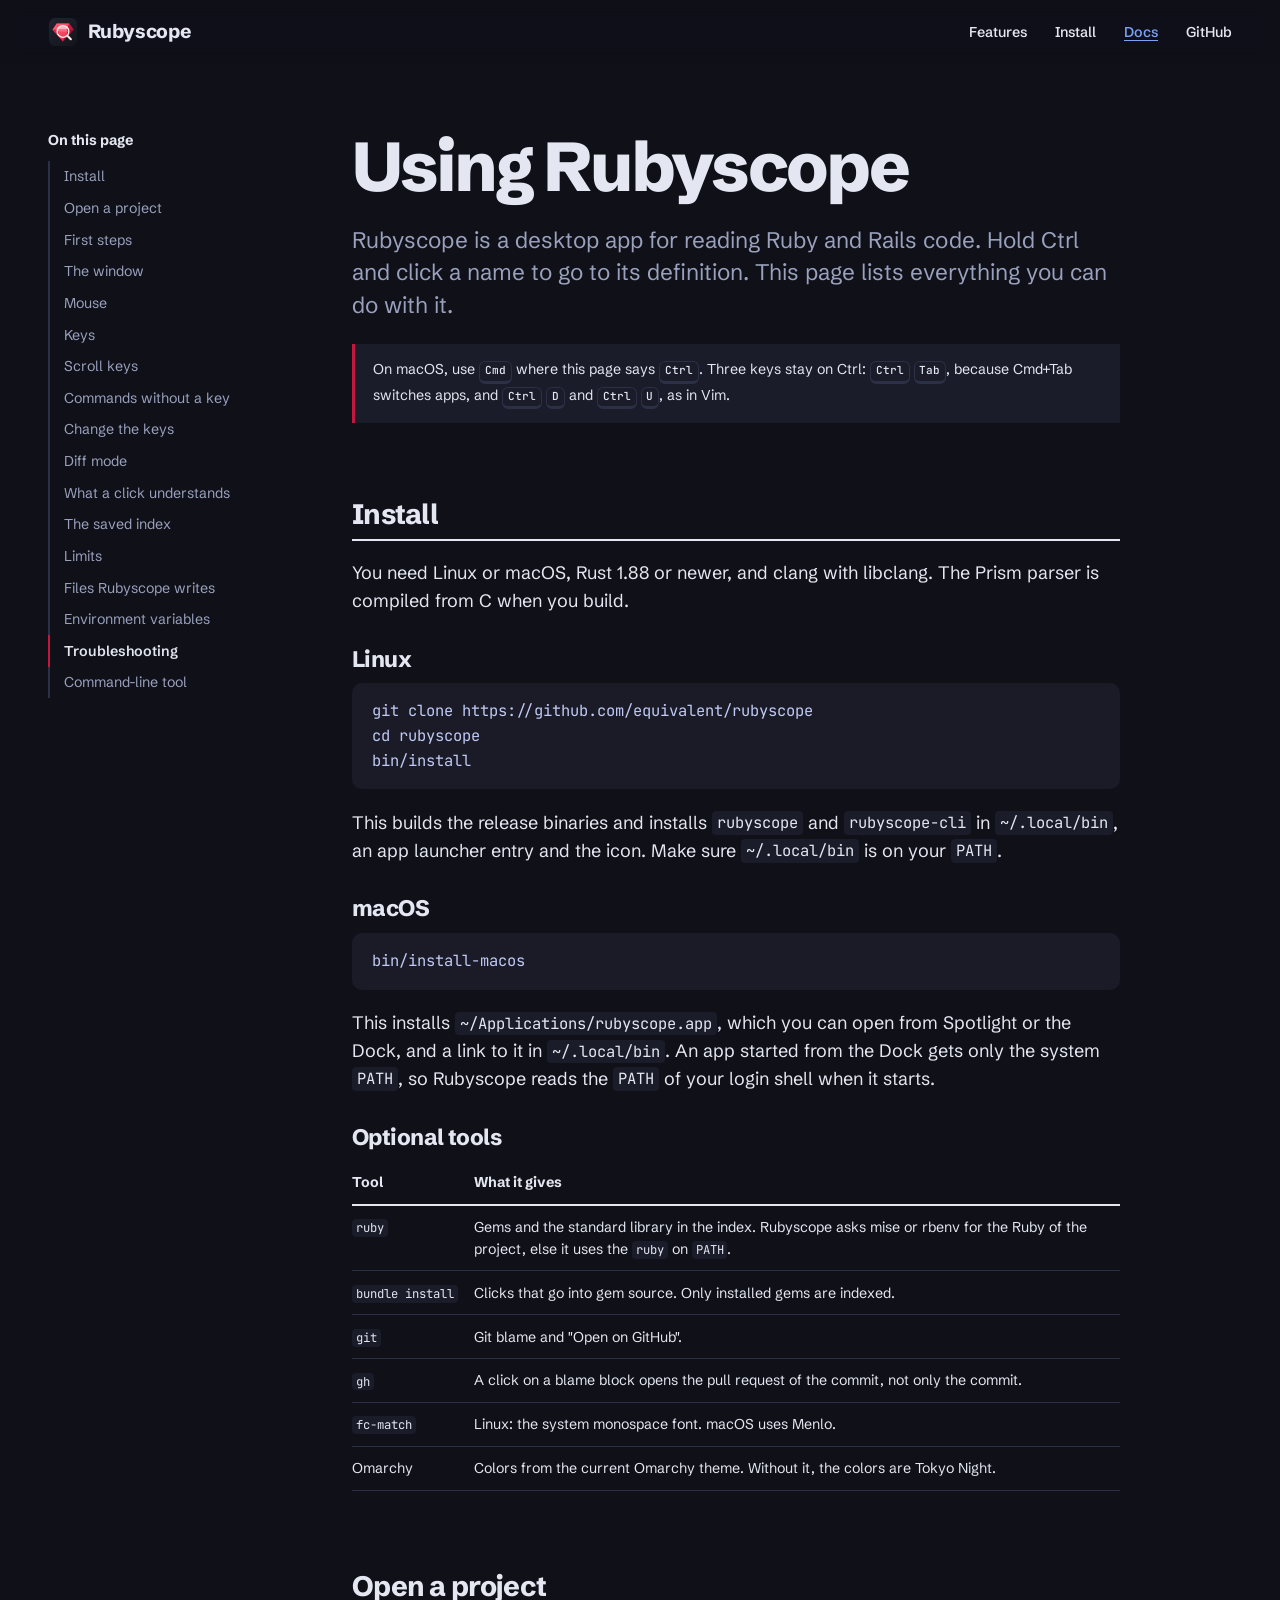
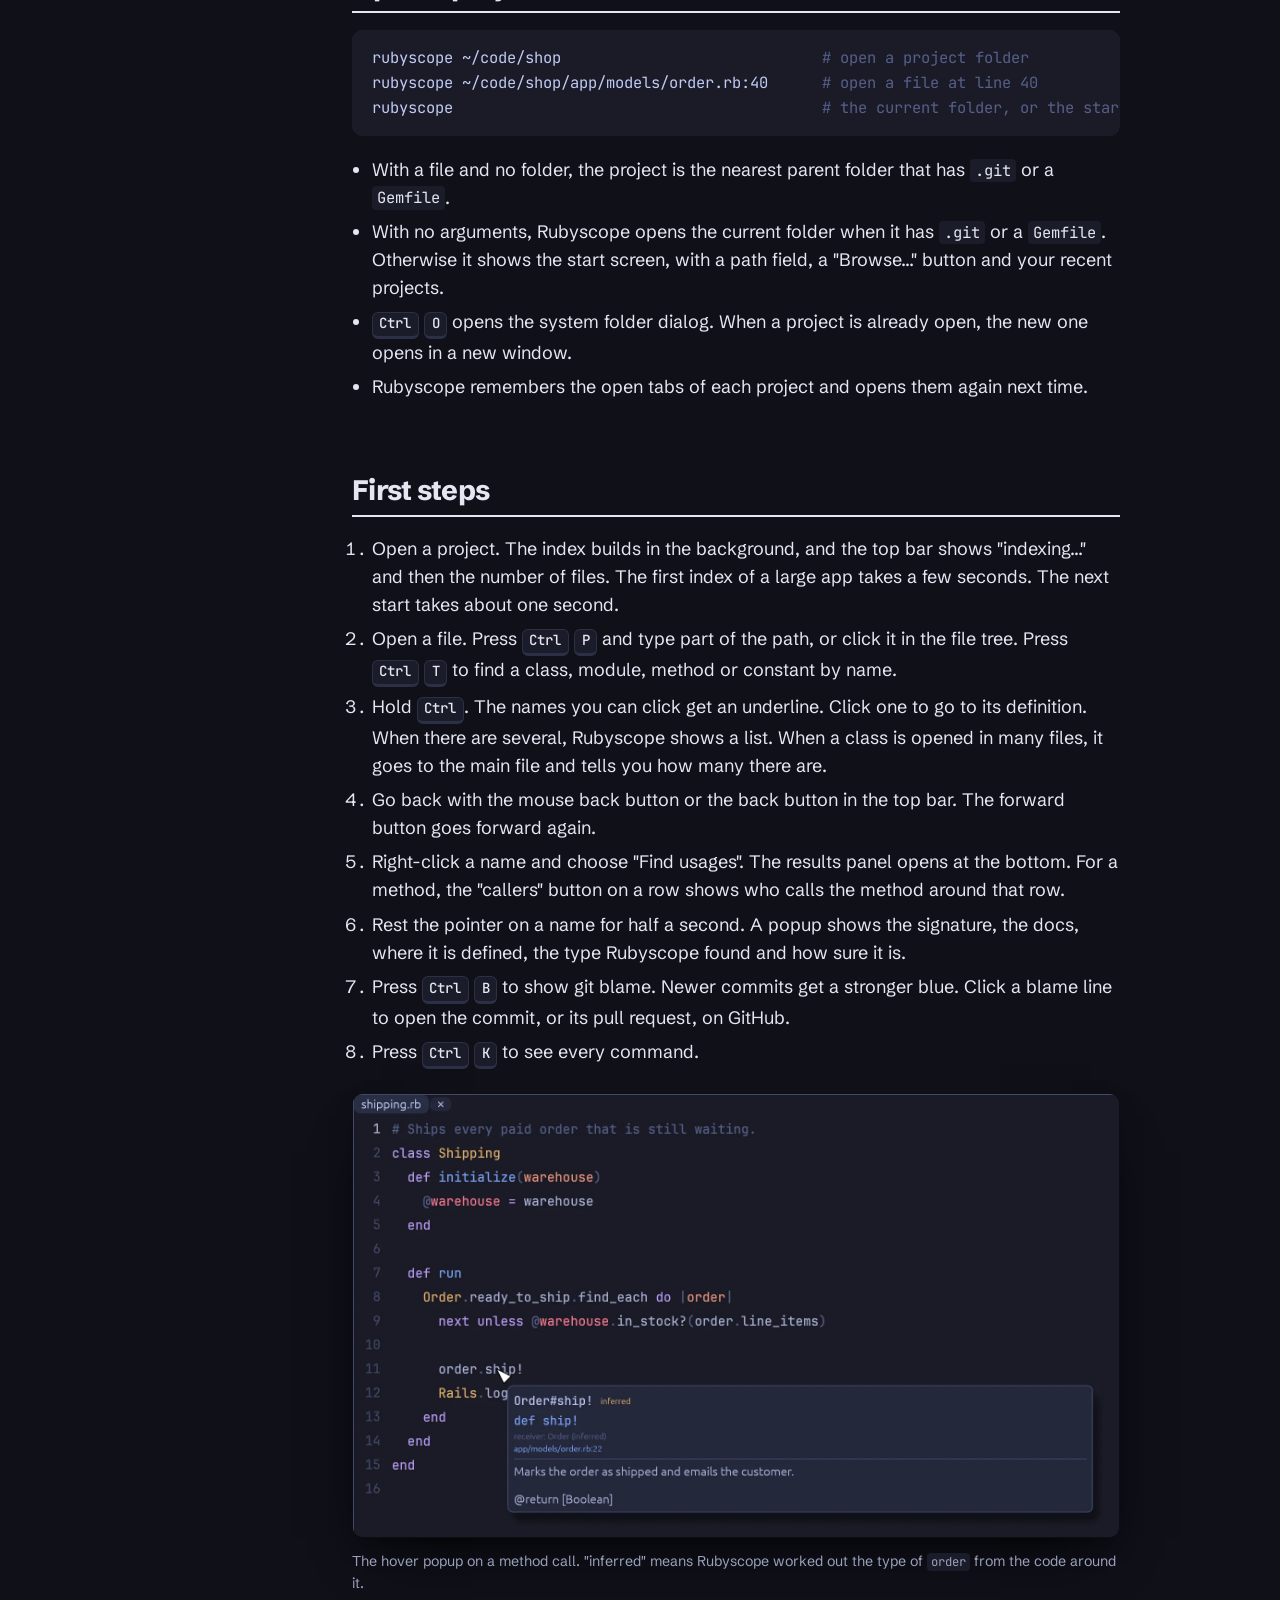
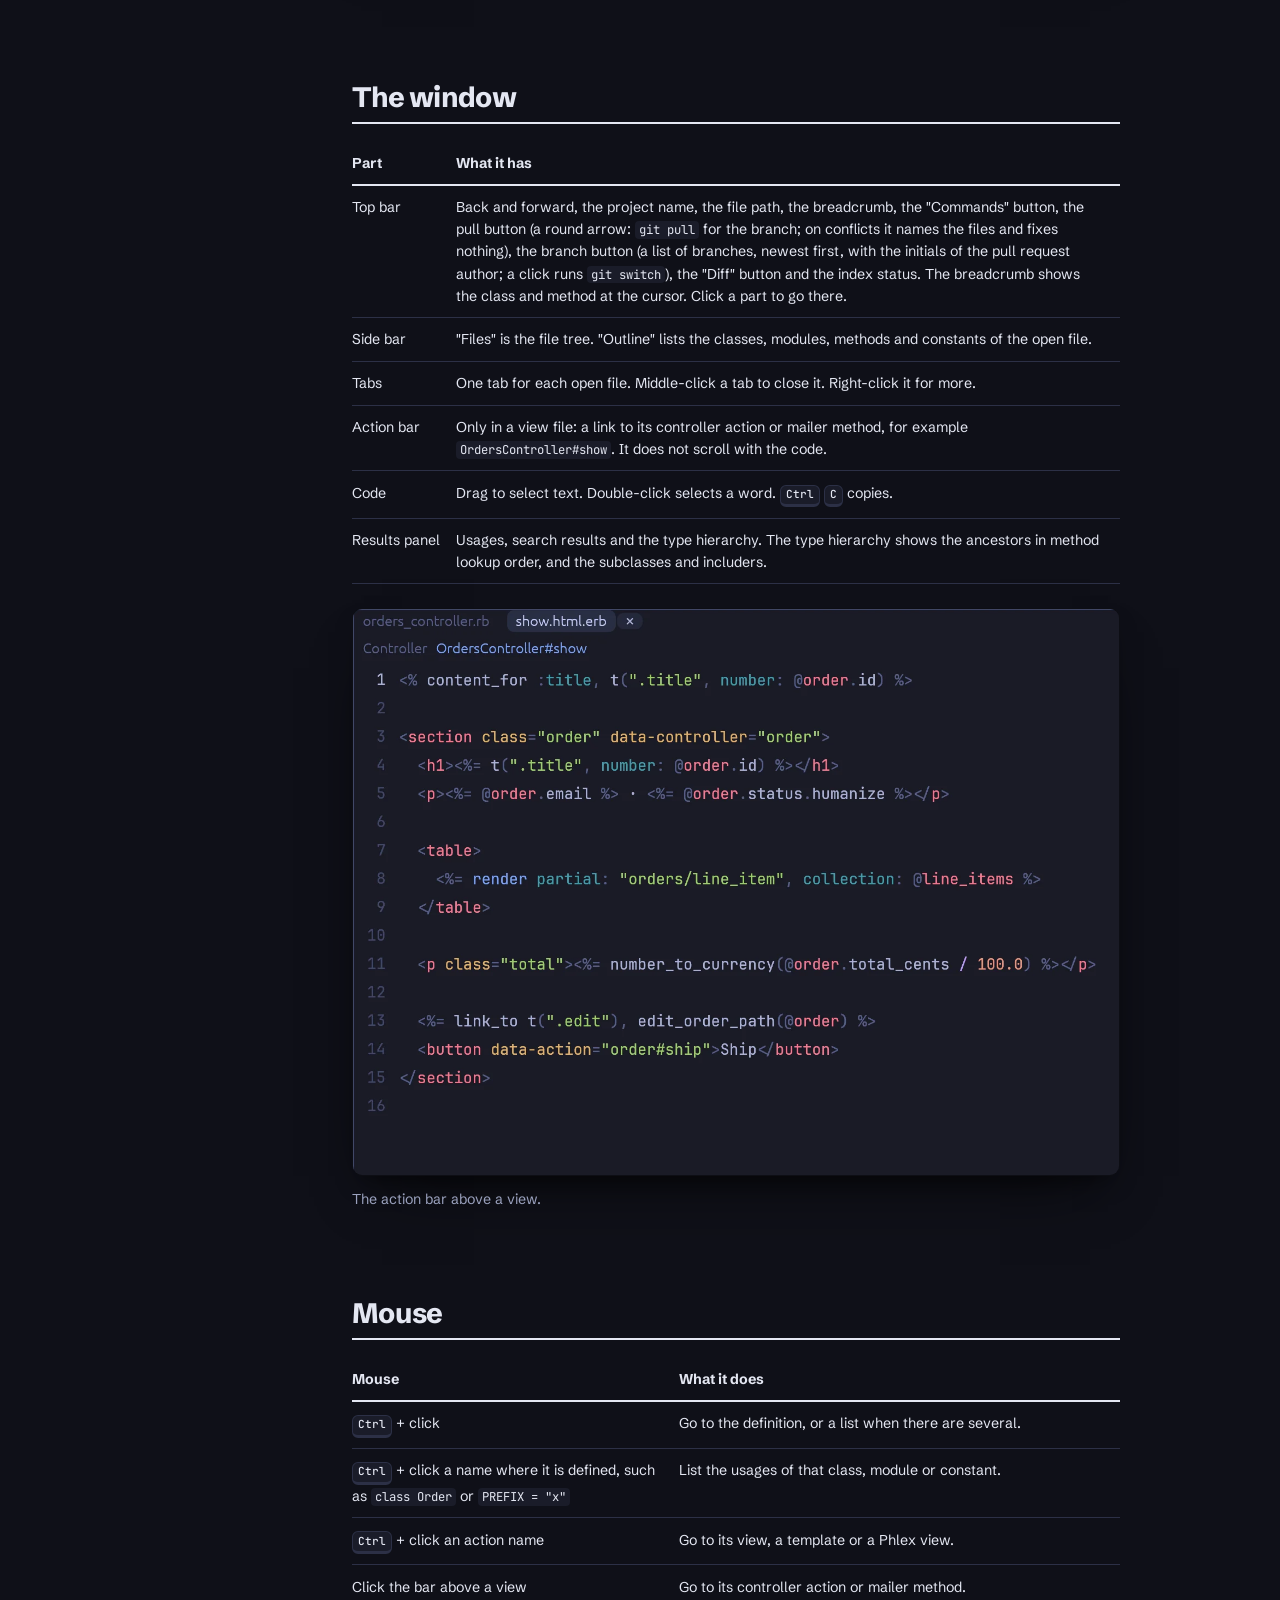
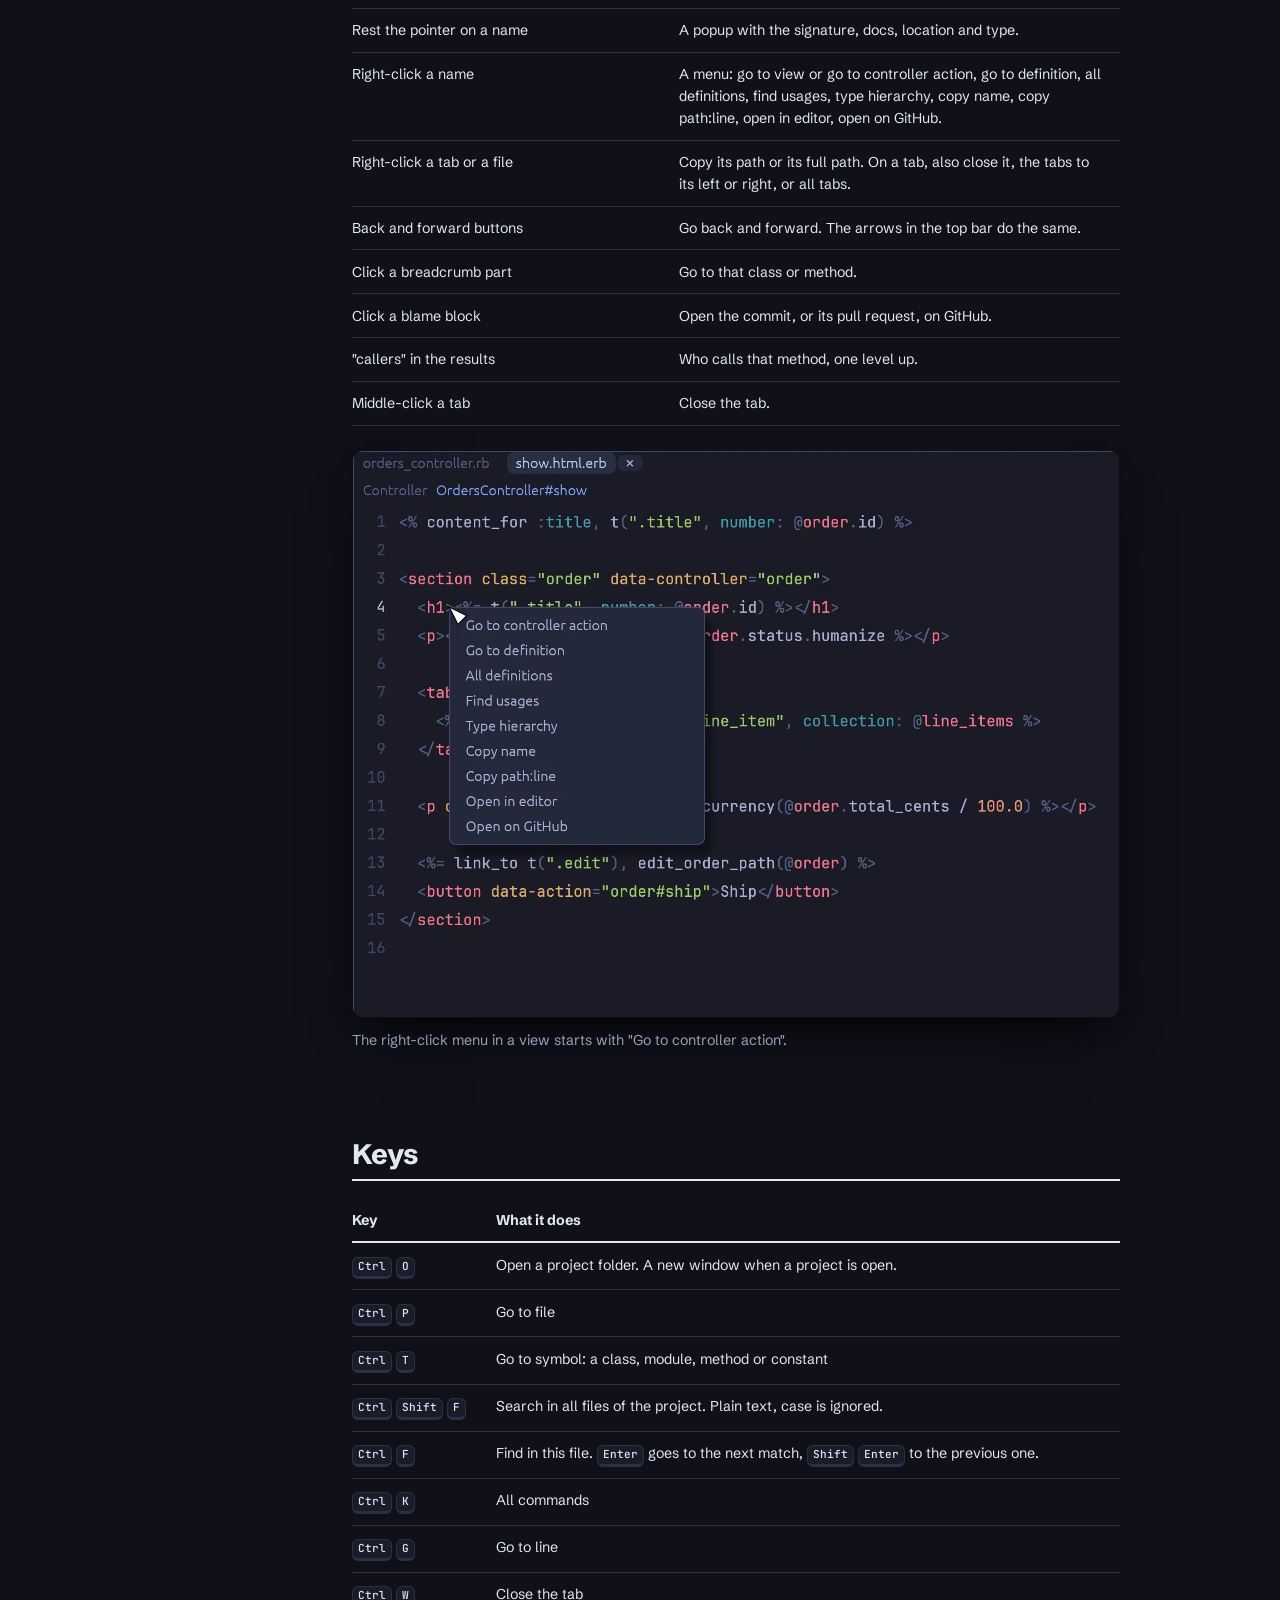
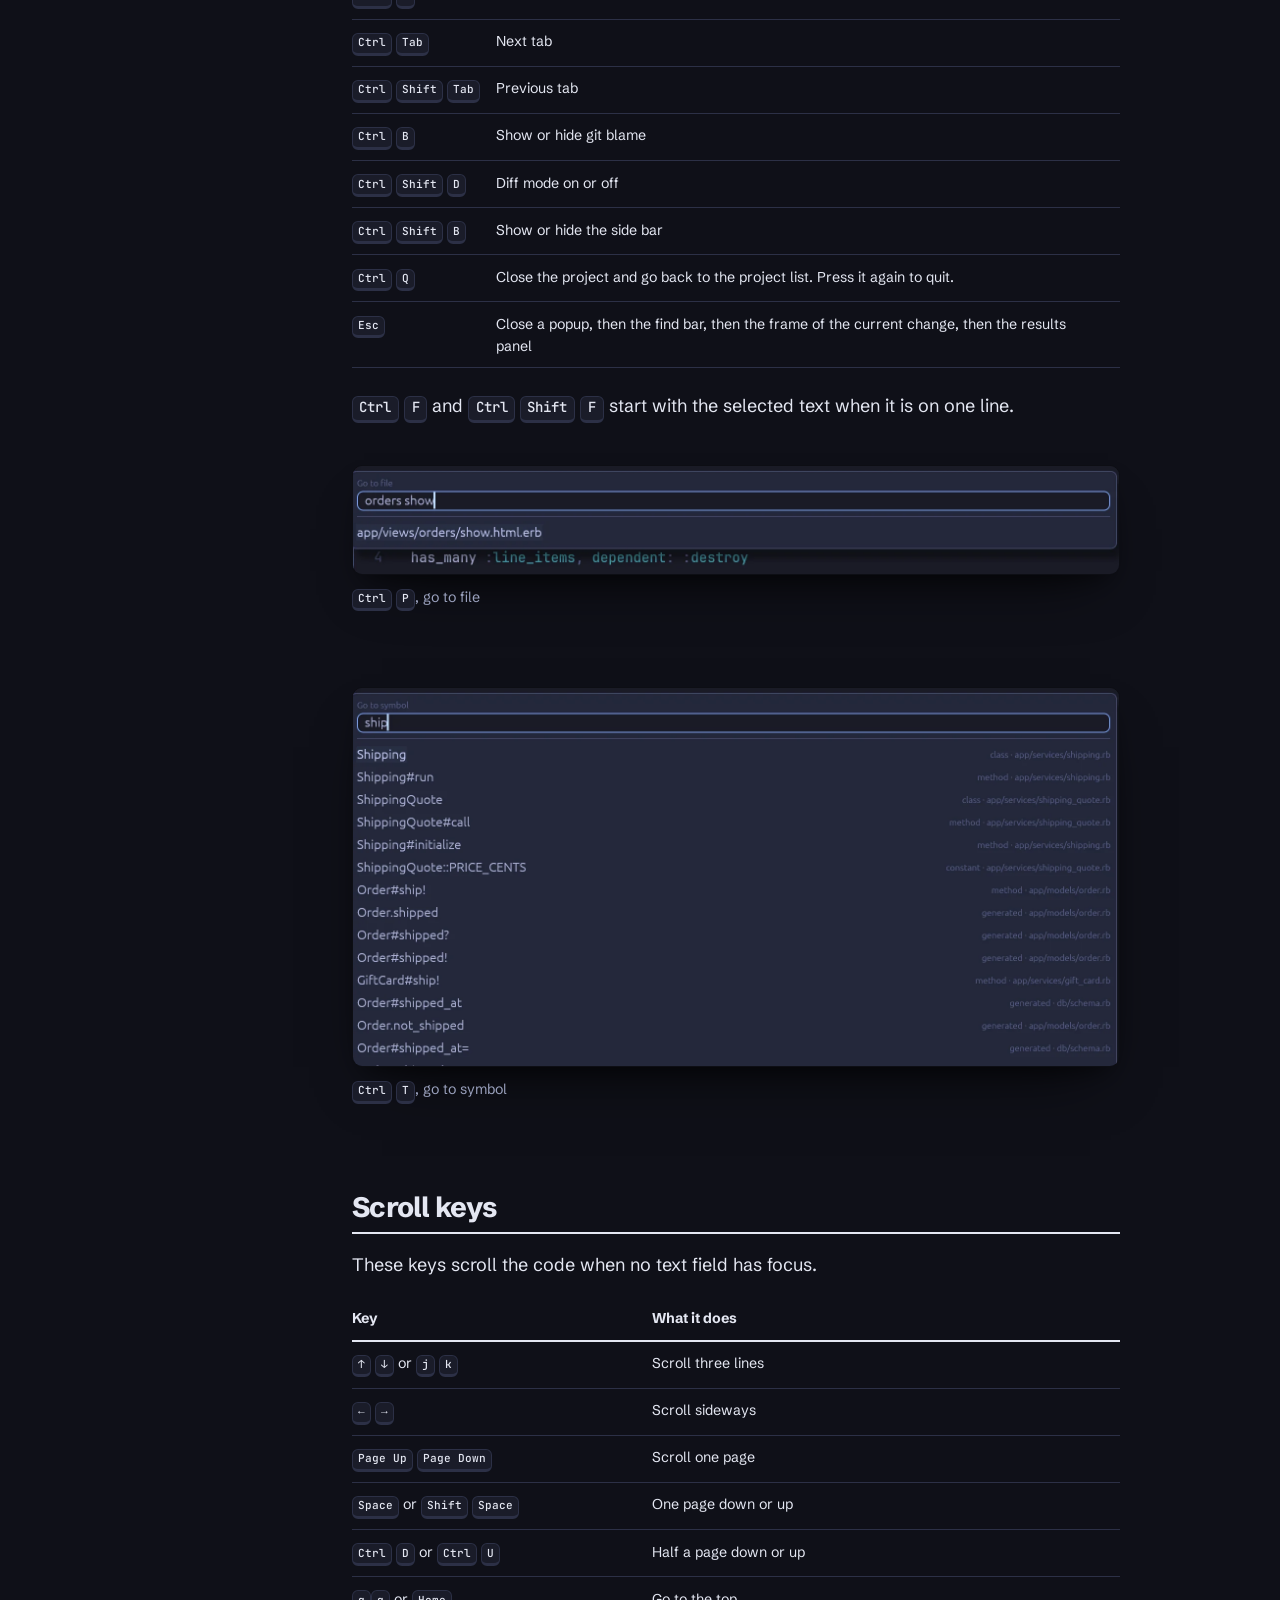
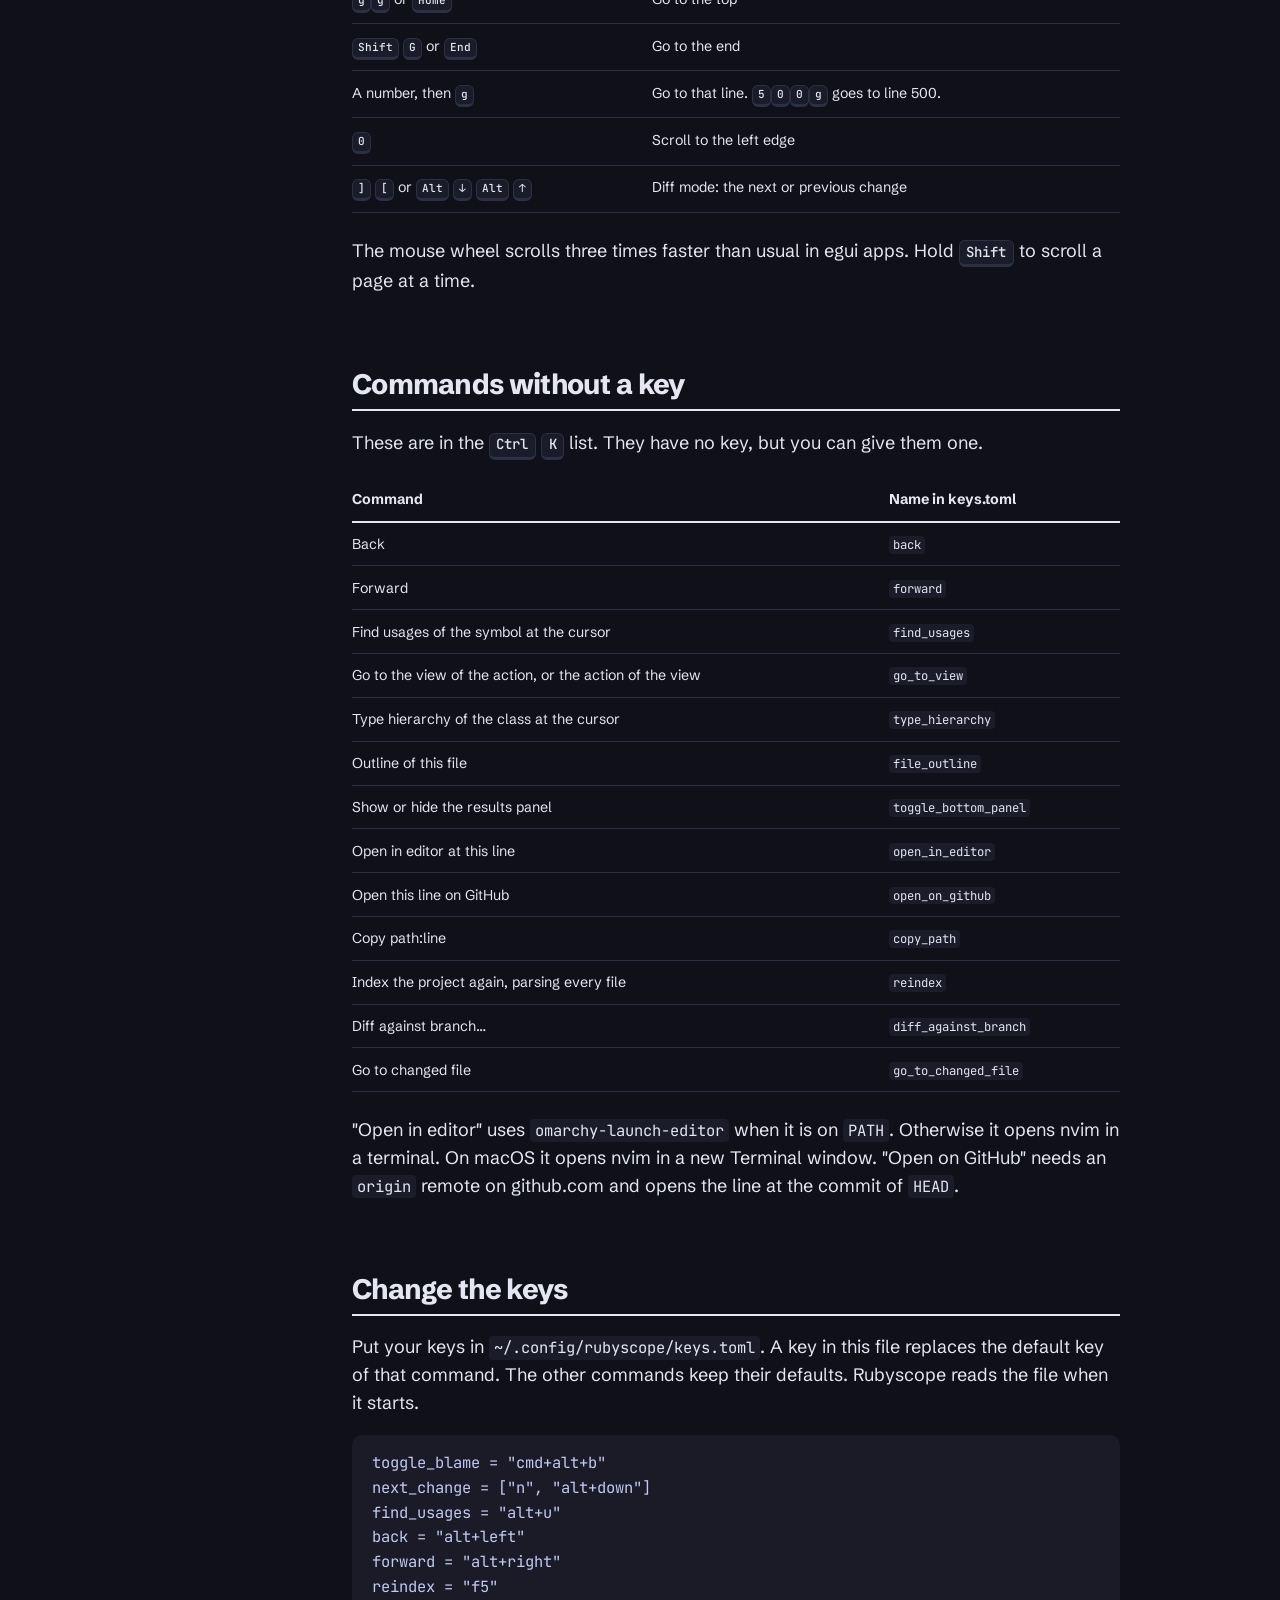
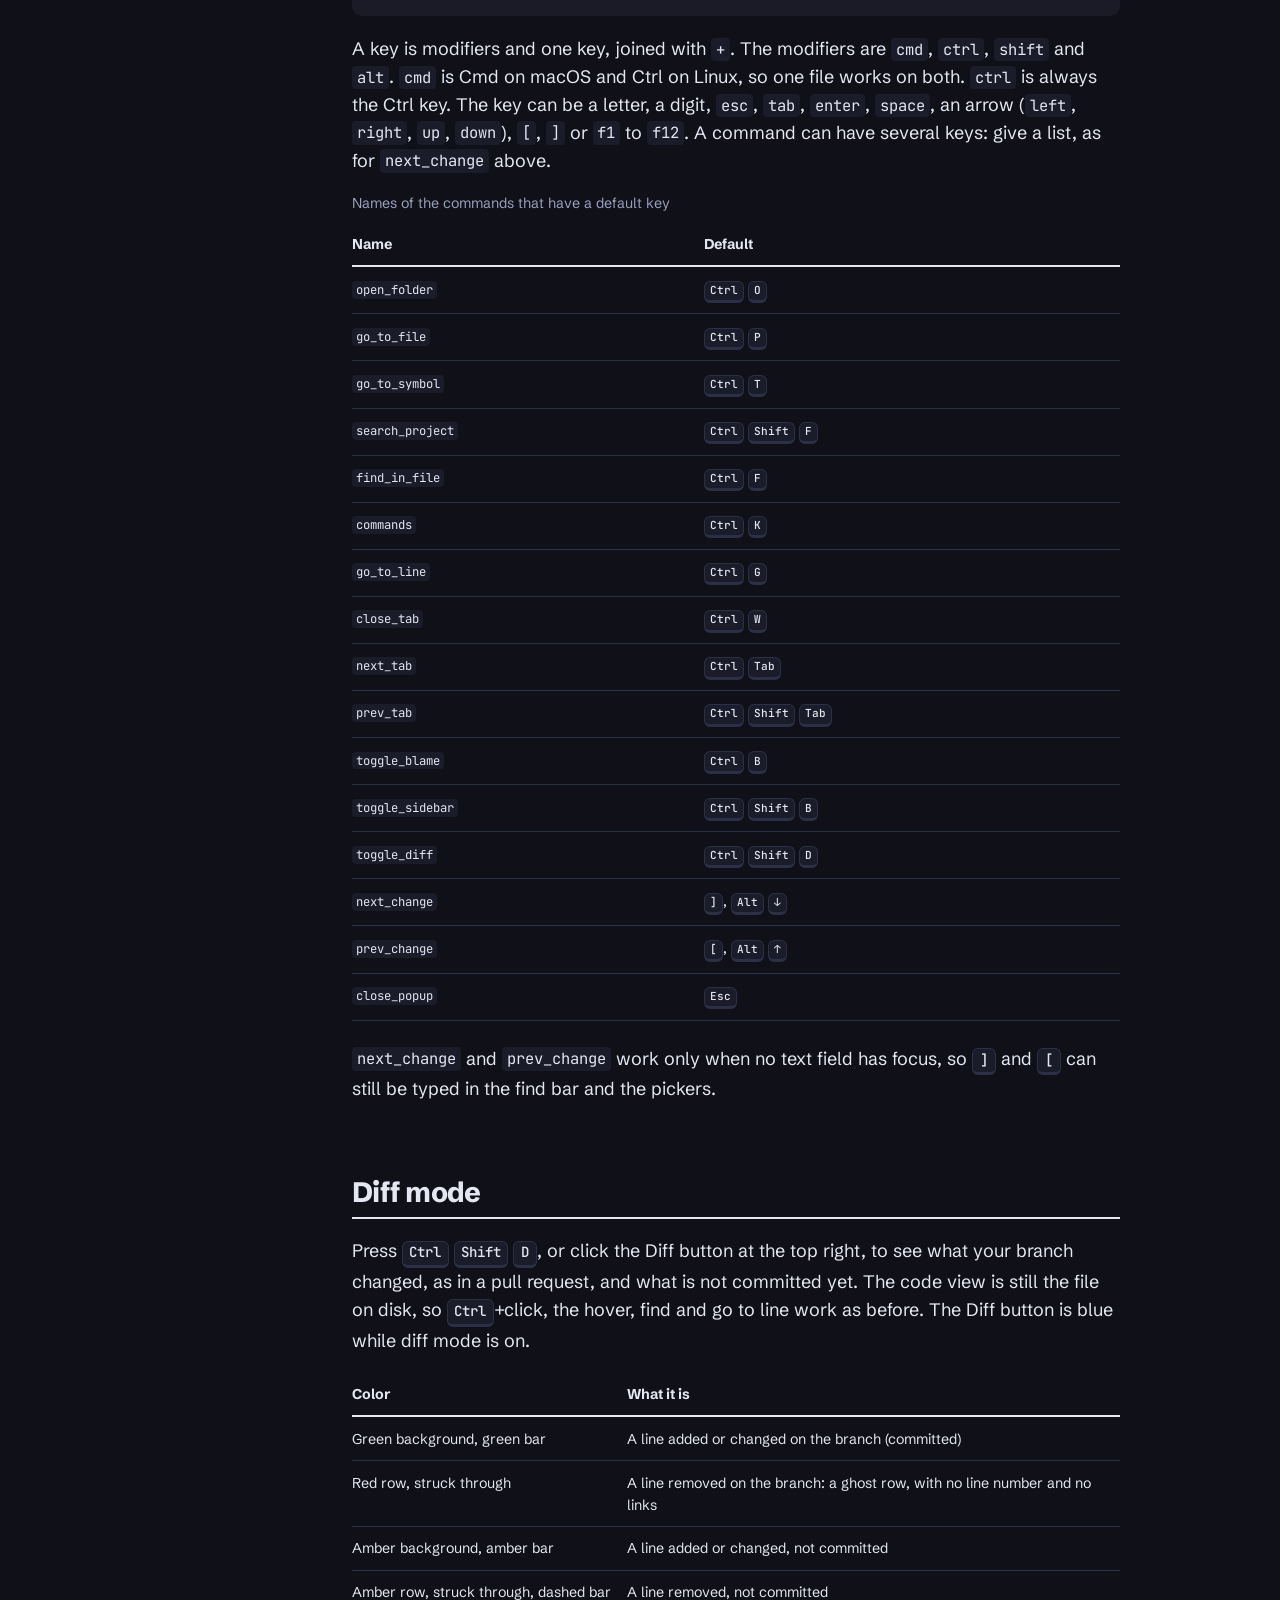
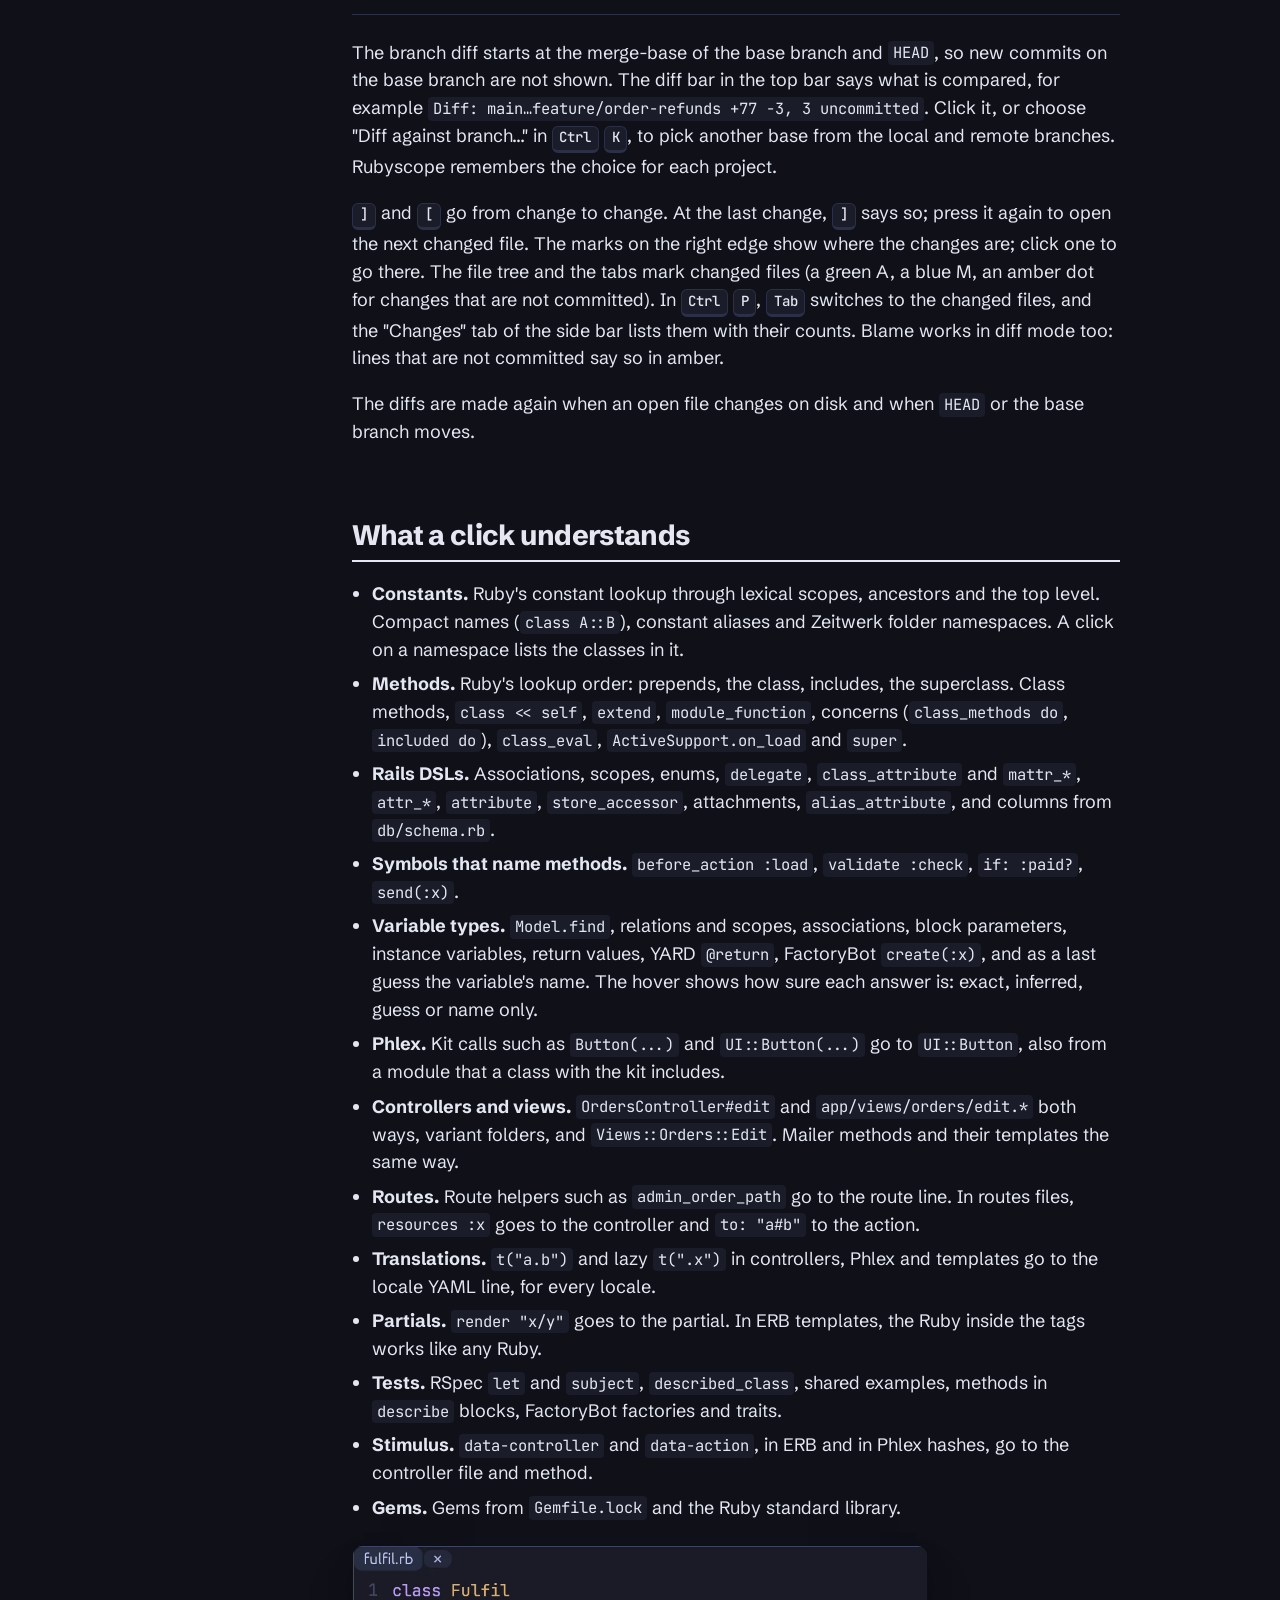
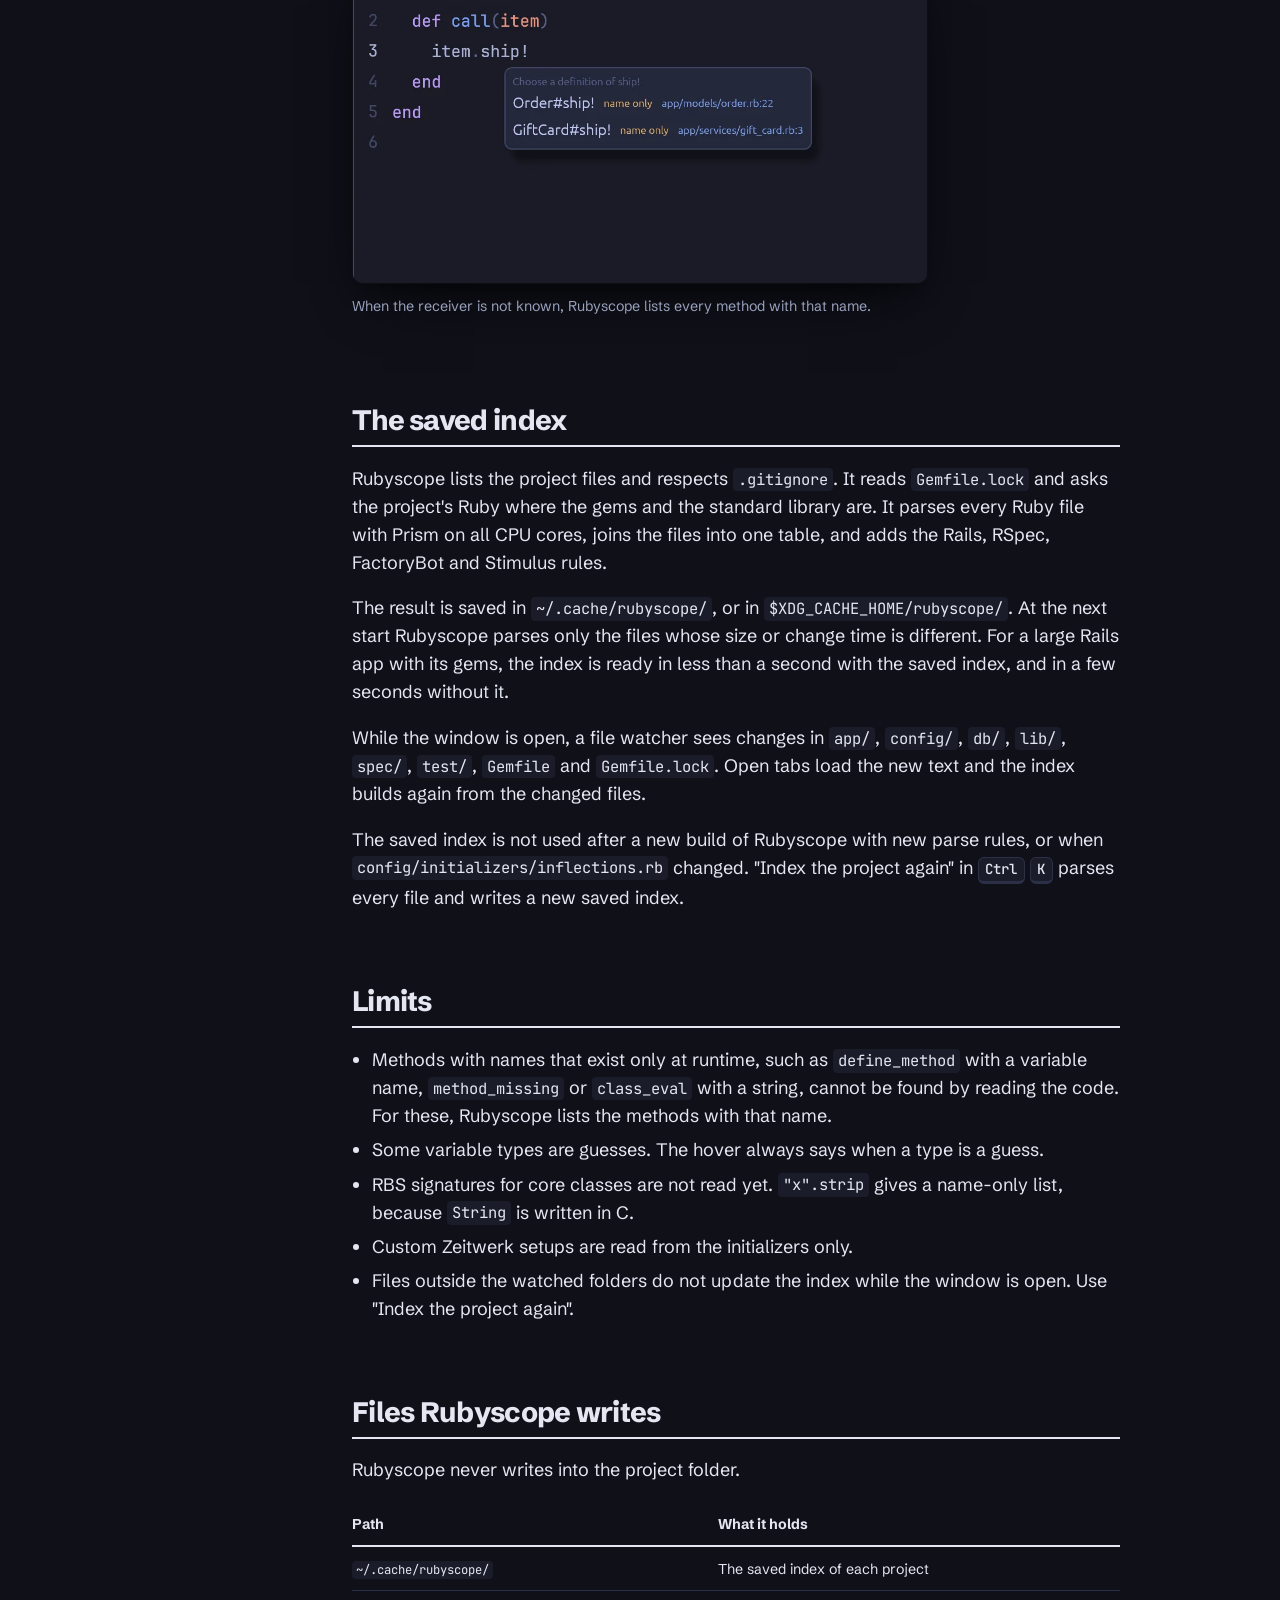
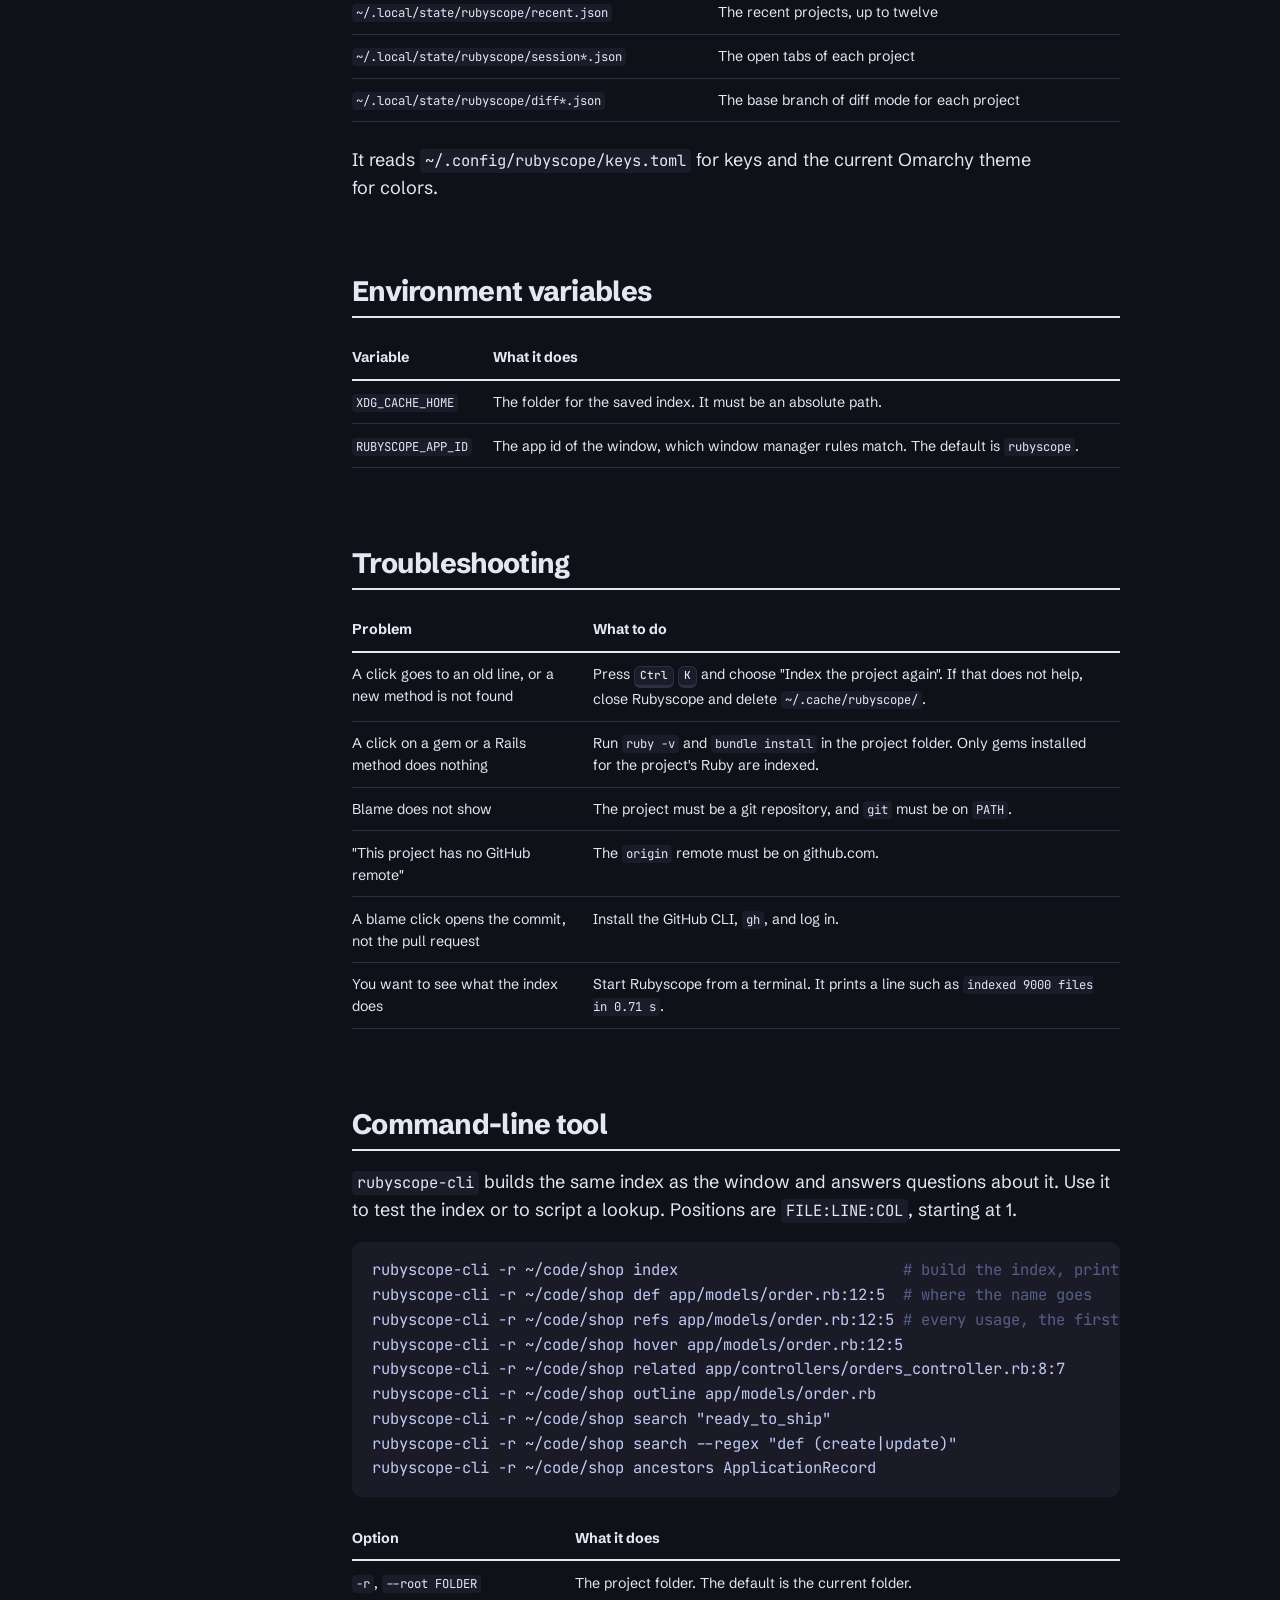
==== commit a156ffda: "Add a branch button to switch branches The top bar shows the checked-out branch next to the pull but" ====
--- a/webpage/docs/index.html
+++ b/webpage/docs/index.html
@@ -119,7 +119,7 @@
         <table>
           <thead><tr><th scope="col">Part</th><th scope="col">What it has</th></tr></thead>
           <tbody>
-            <tr><td>Top bar</td><td>Back and forward, the project name, the file path, the breadcrumb, the "Commands" button, the pull button (a round arrow: <code>git pull</code> for the branch; on conflicts it names the files and fixes nothing), the "Diff" button and the index status. The breadcrumb shows the class and method at the cursor. Click a part to go there.</td></tr>
+            <tr><td>Top bar</td><td>Back and forward, the project name, the file path, the breadcrumb, the "Commands" button, the pull button (a round arrow: <code>git pull</code> for the branch; on conflicts it names the files and fixes nothing), the branch button (a list of branches, newest first, with the initials of the pull request author; a click runs <code>git switch</code>), the "Diff" button and the index status. The breadcrumb shows the class and method at the cursor. Click a part to go there.</td></tr>
             <tr><td>Side bar</td><td>"Files" is the file tree. "Outline" lists the classes, modules, methods and constants of the open file.</td></tr>
             <tr><td>Tabs</td><td>One tab for each open file. Middle-click a tab to close it. Right-click it for more.</td></tr>
             <tr><td>Action bar</td><td>Only in a view file: a link to its controller action or mailer method, for example <code>OrdersController#show</code>. It does not scroll with the code.</td></tr>
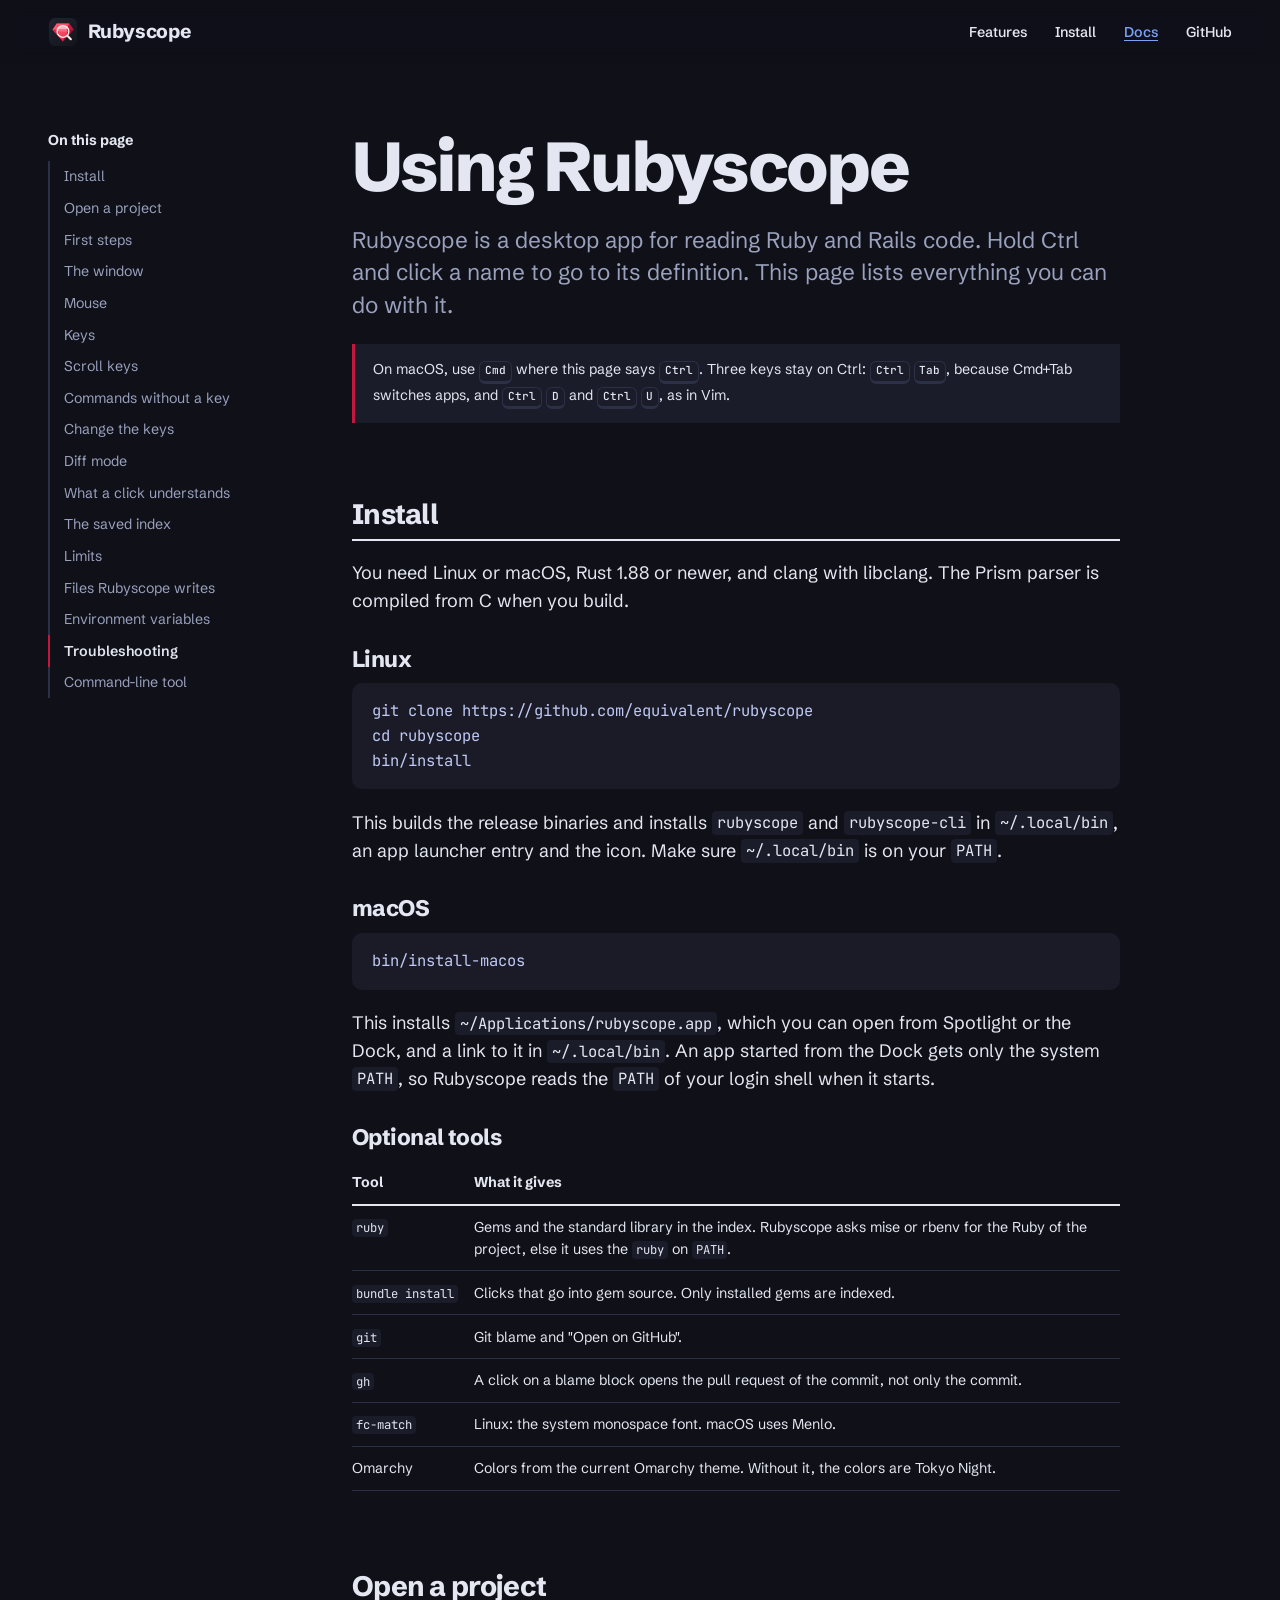
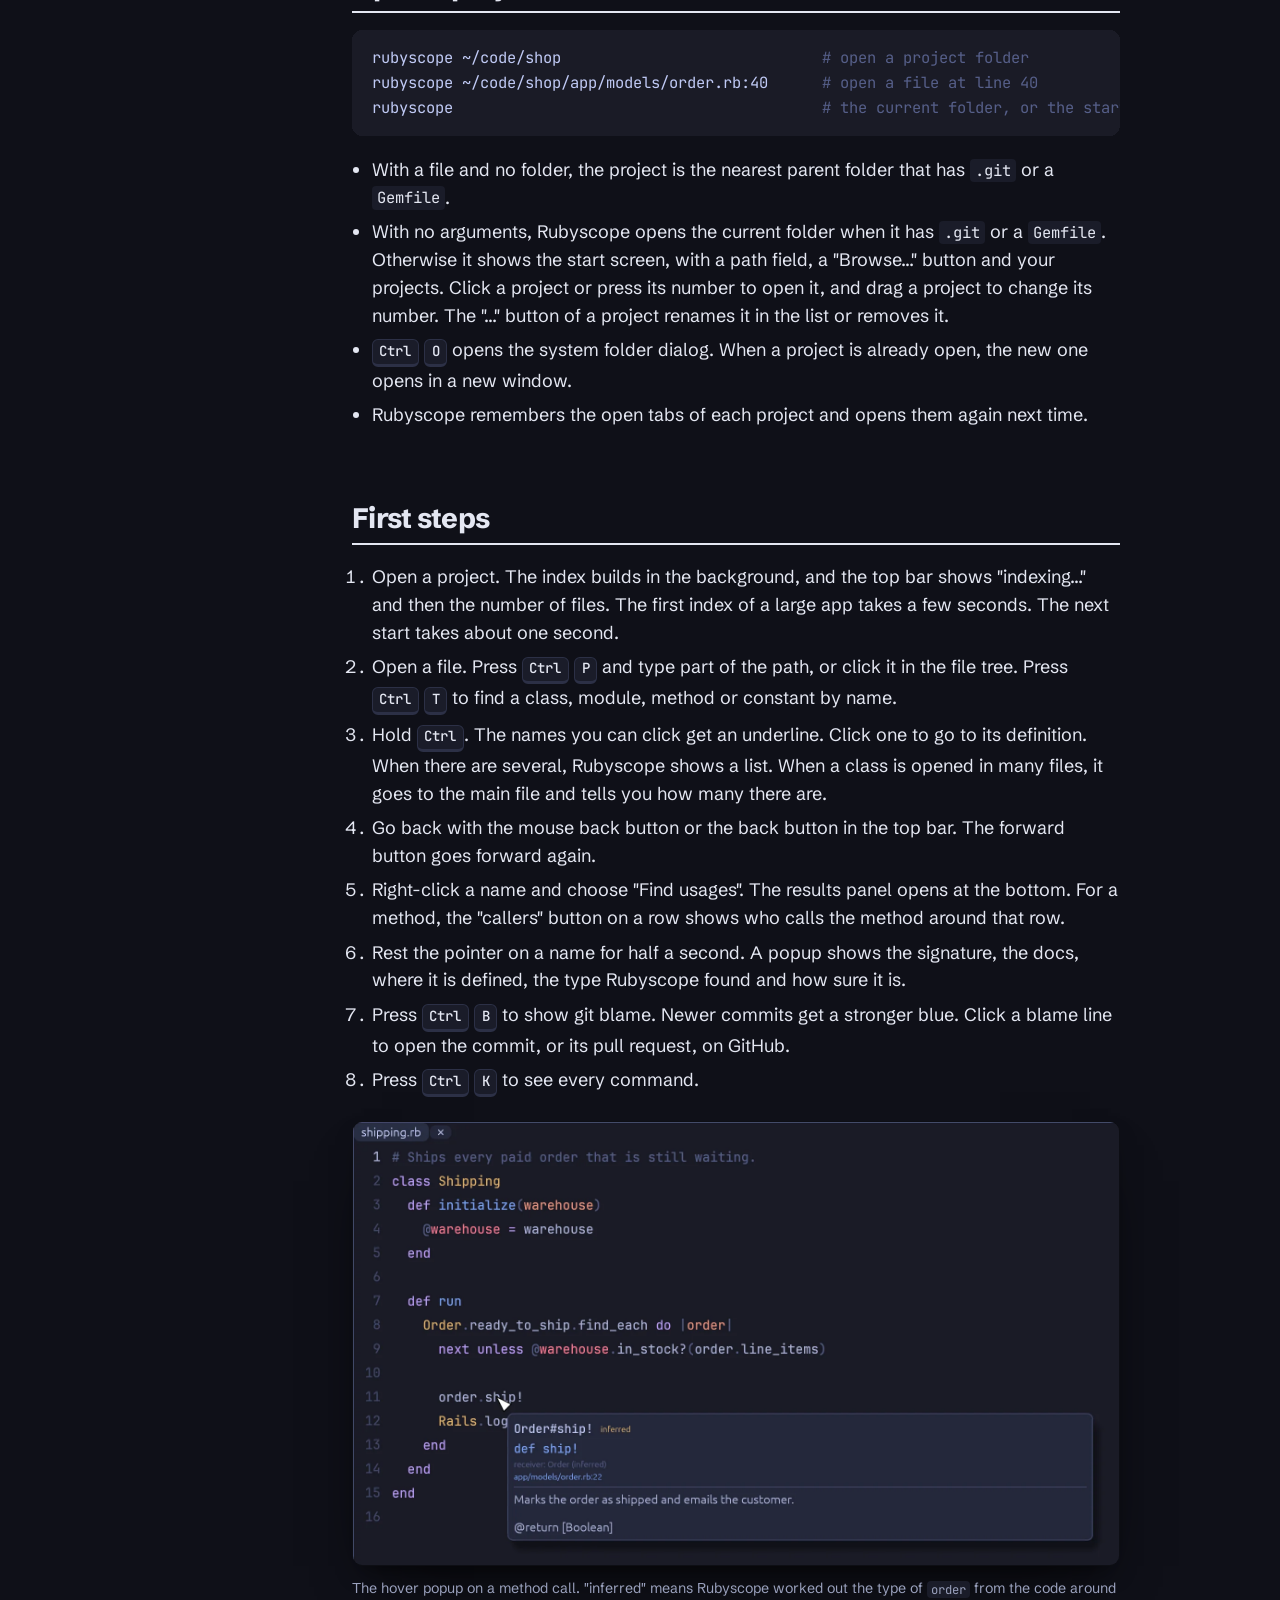
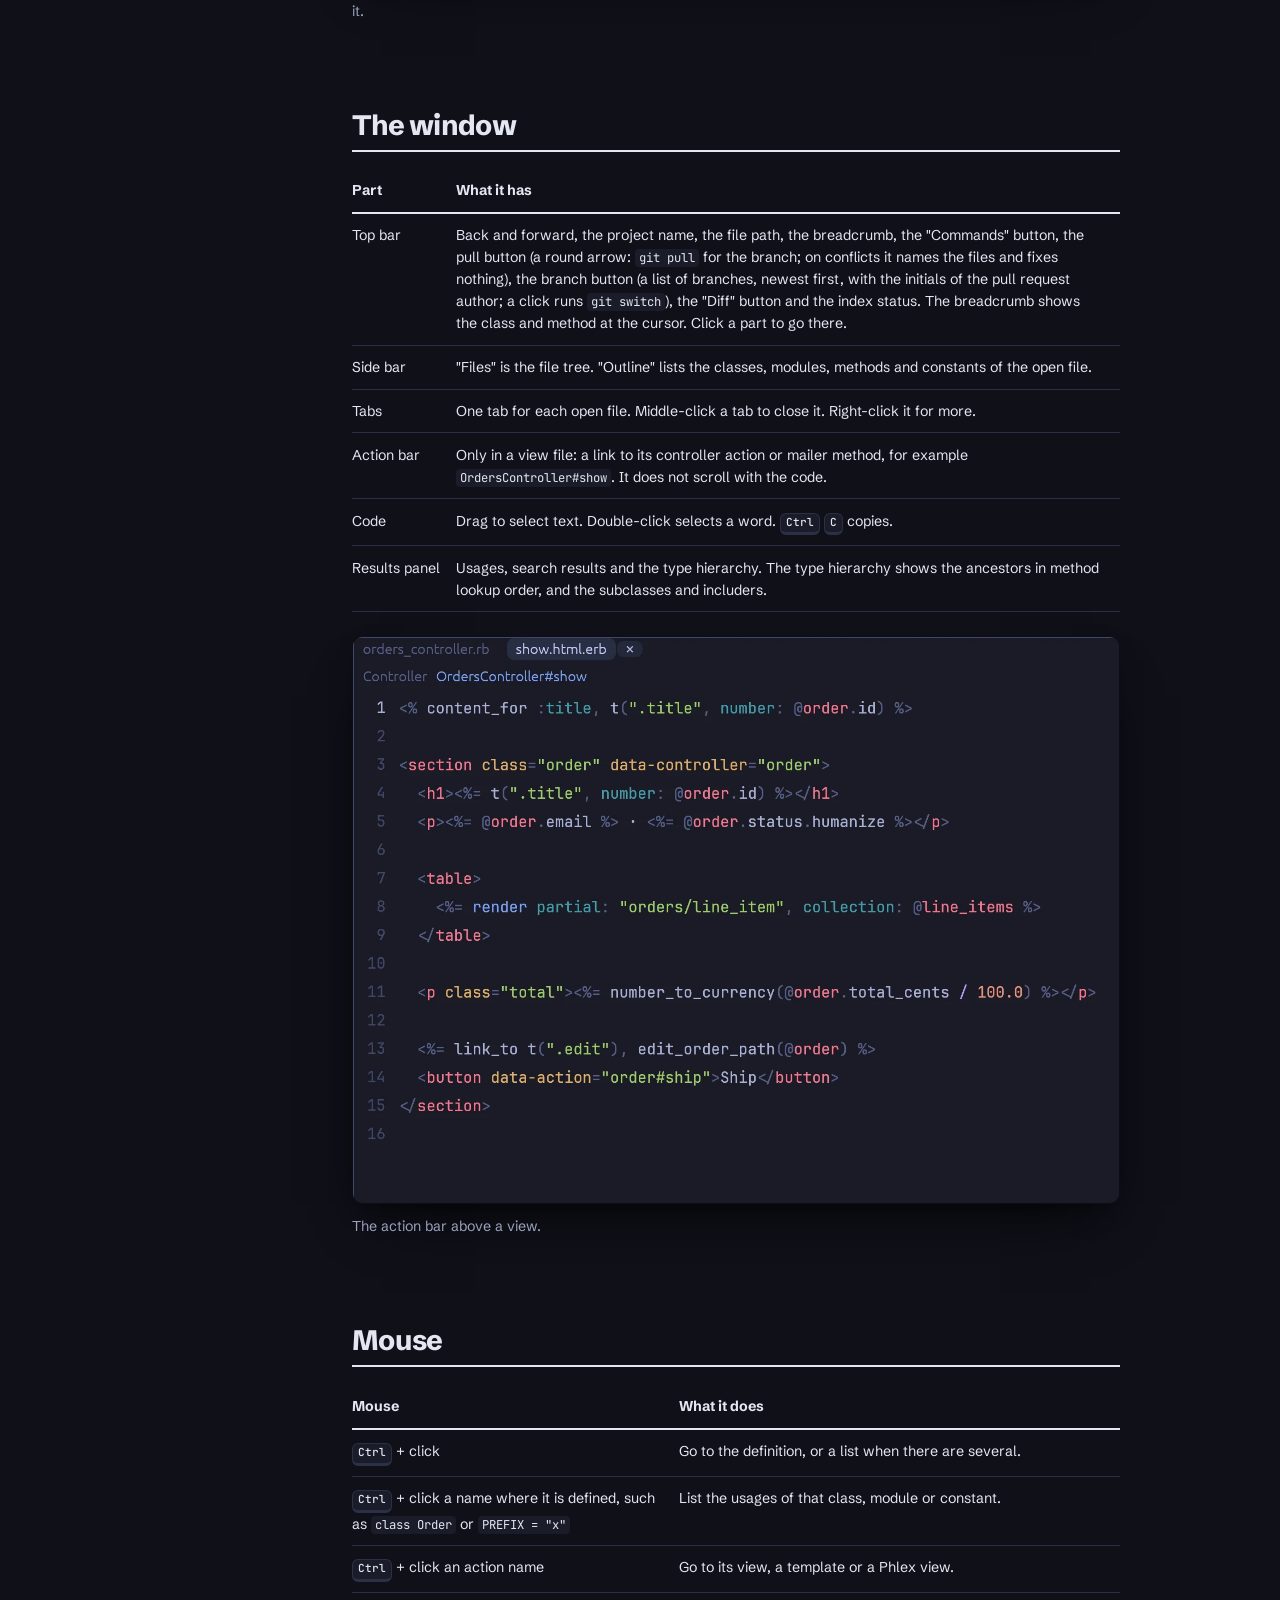
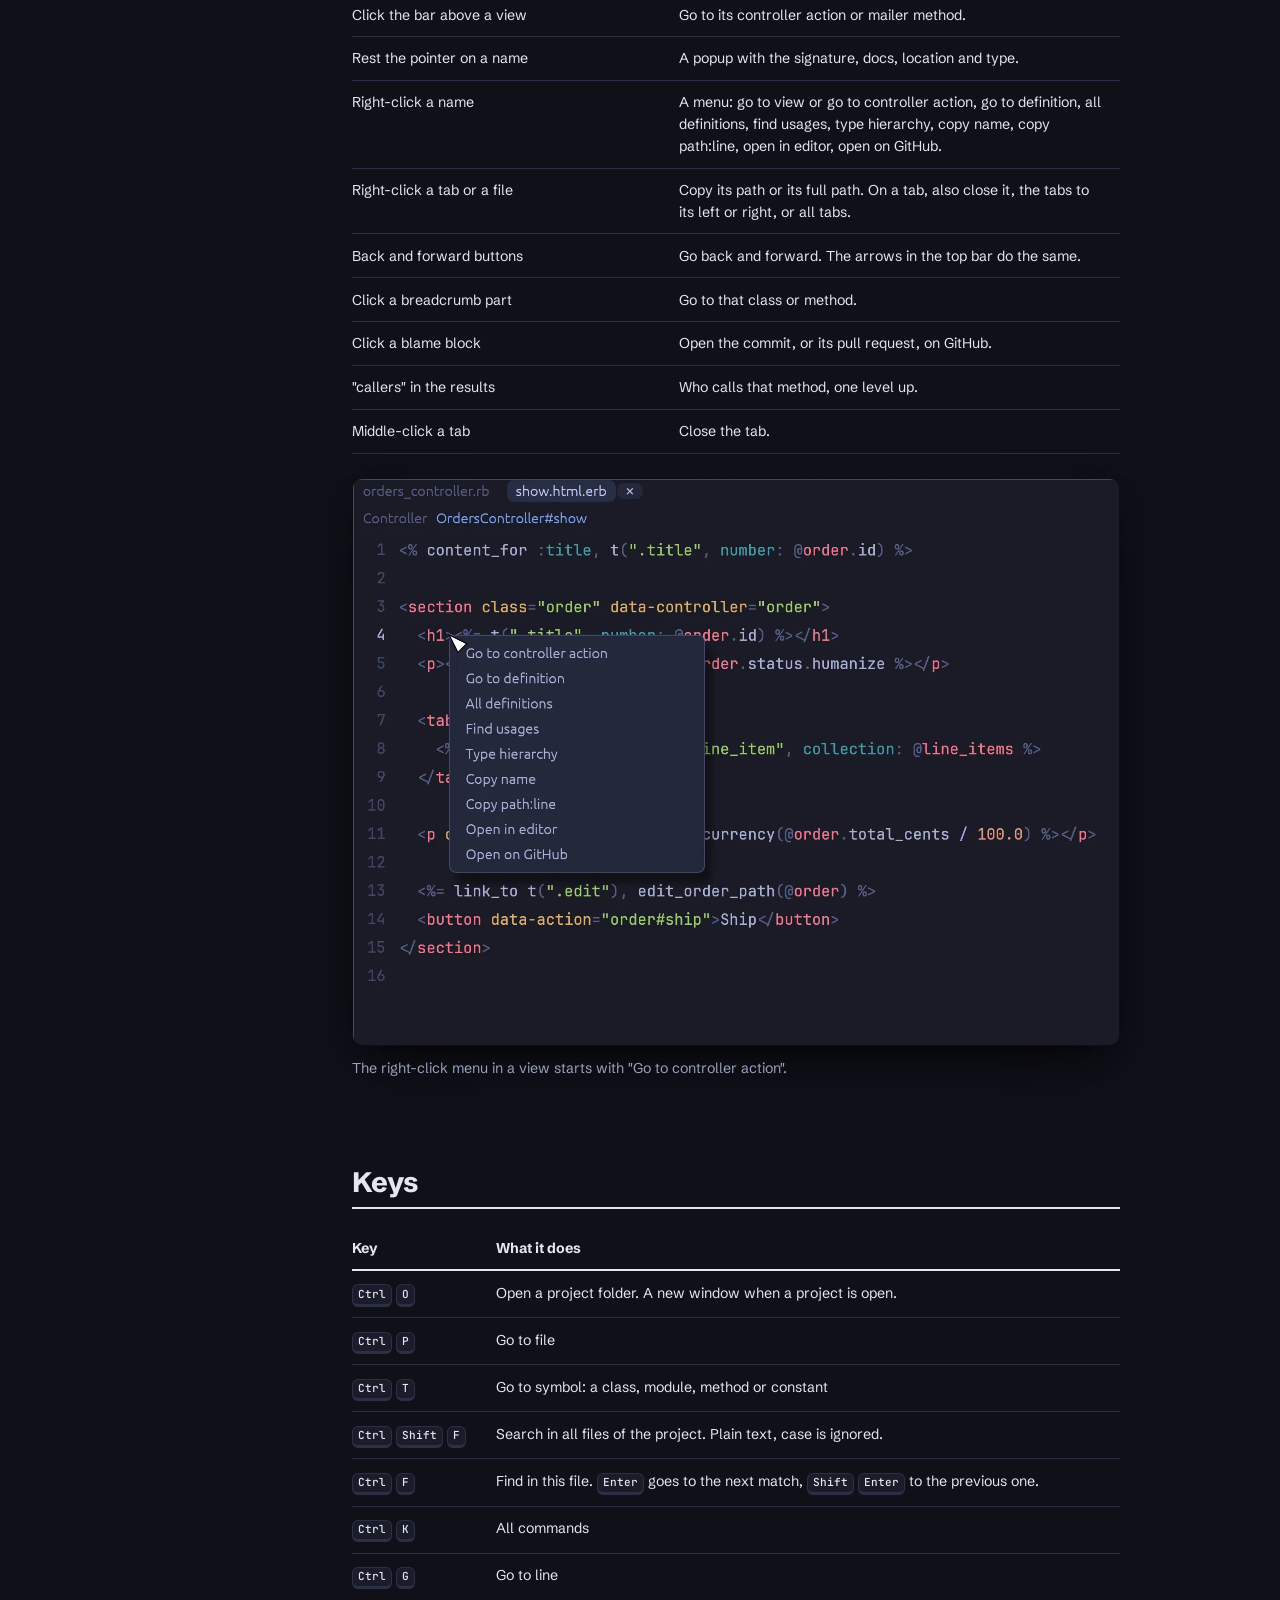
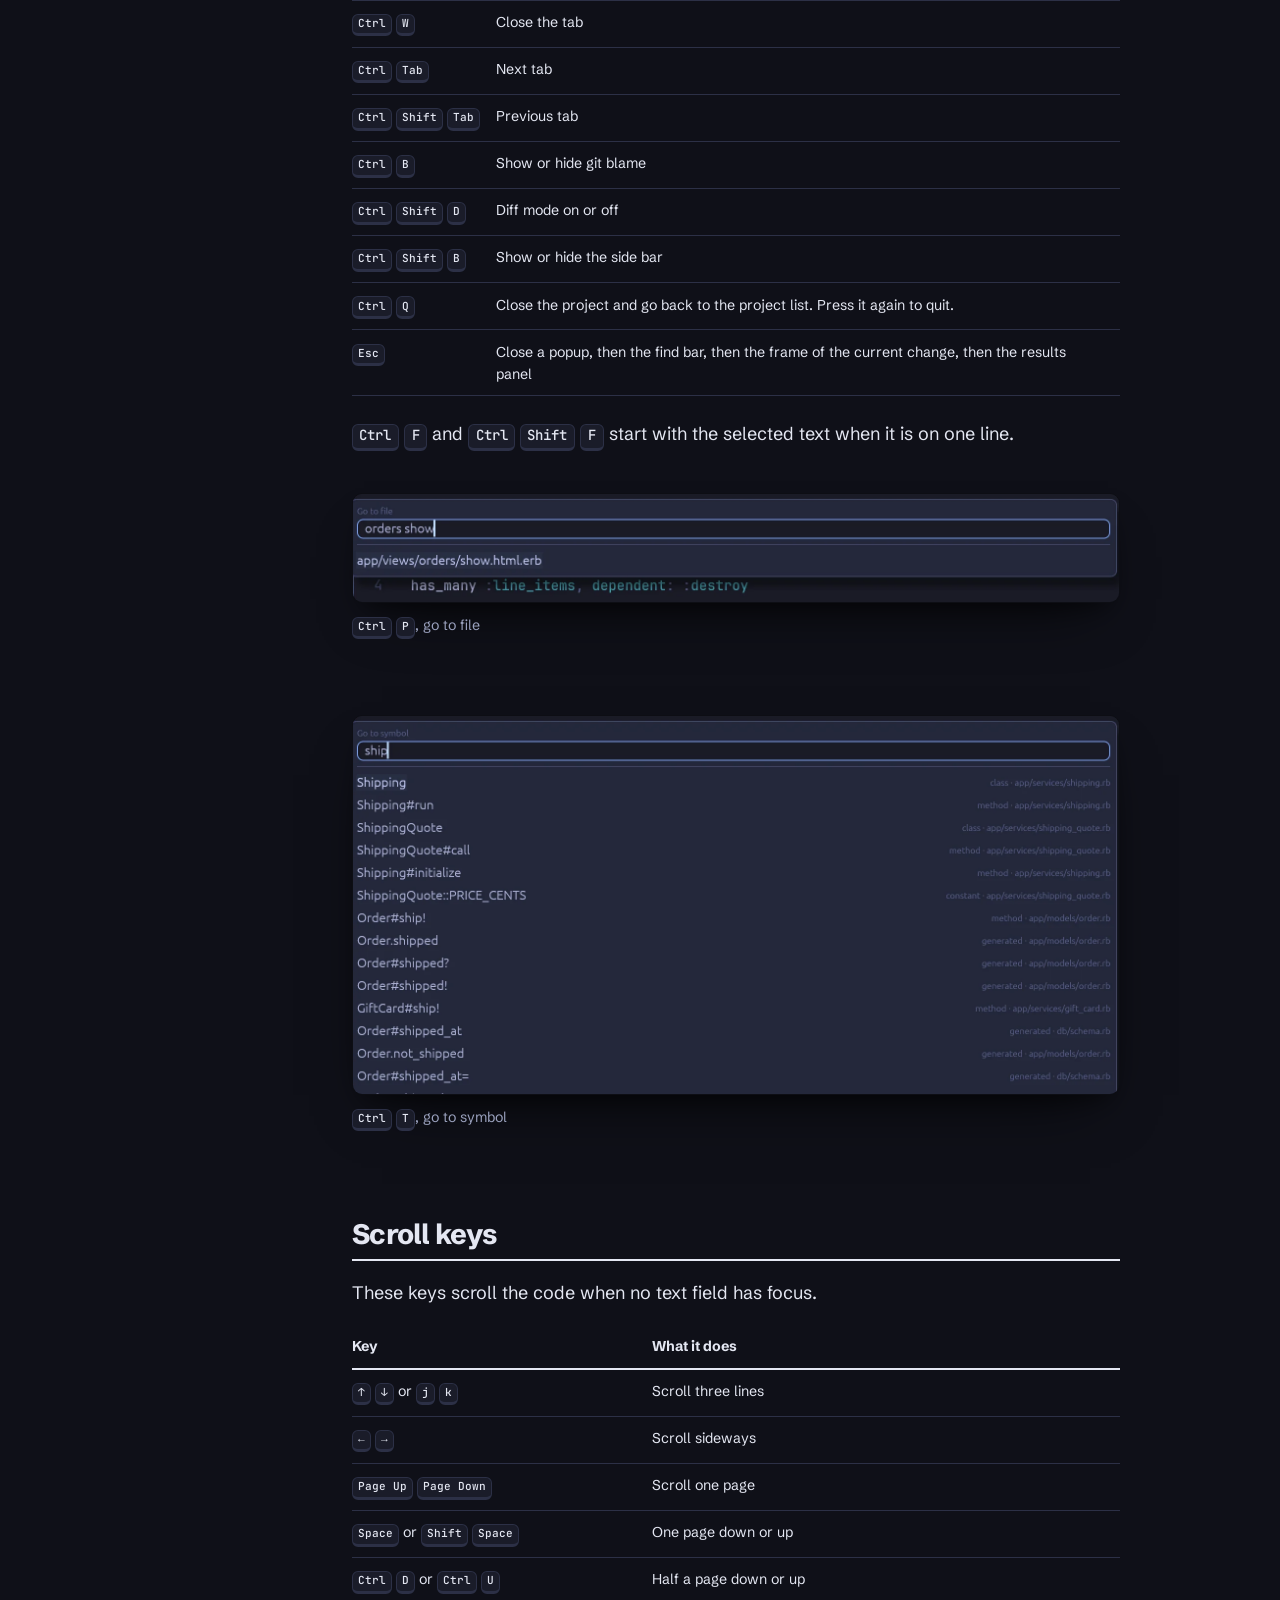
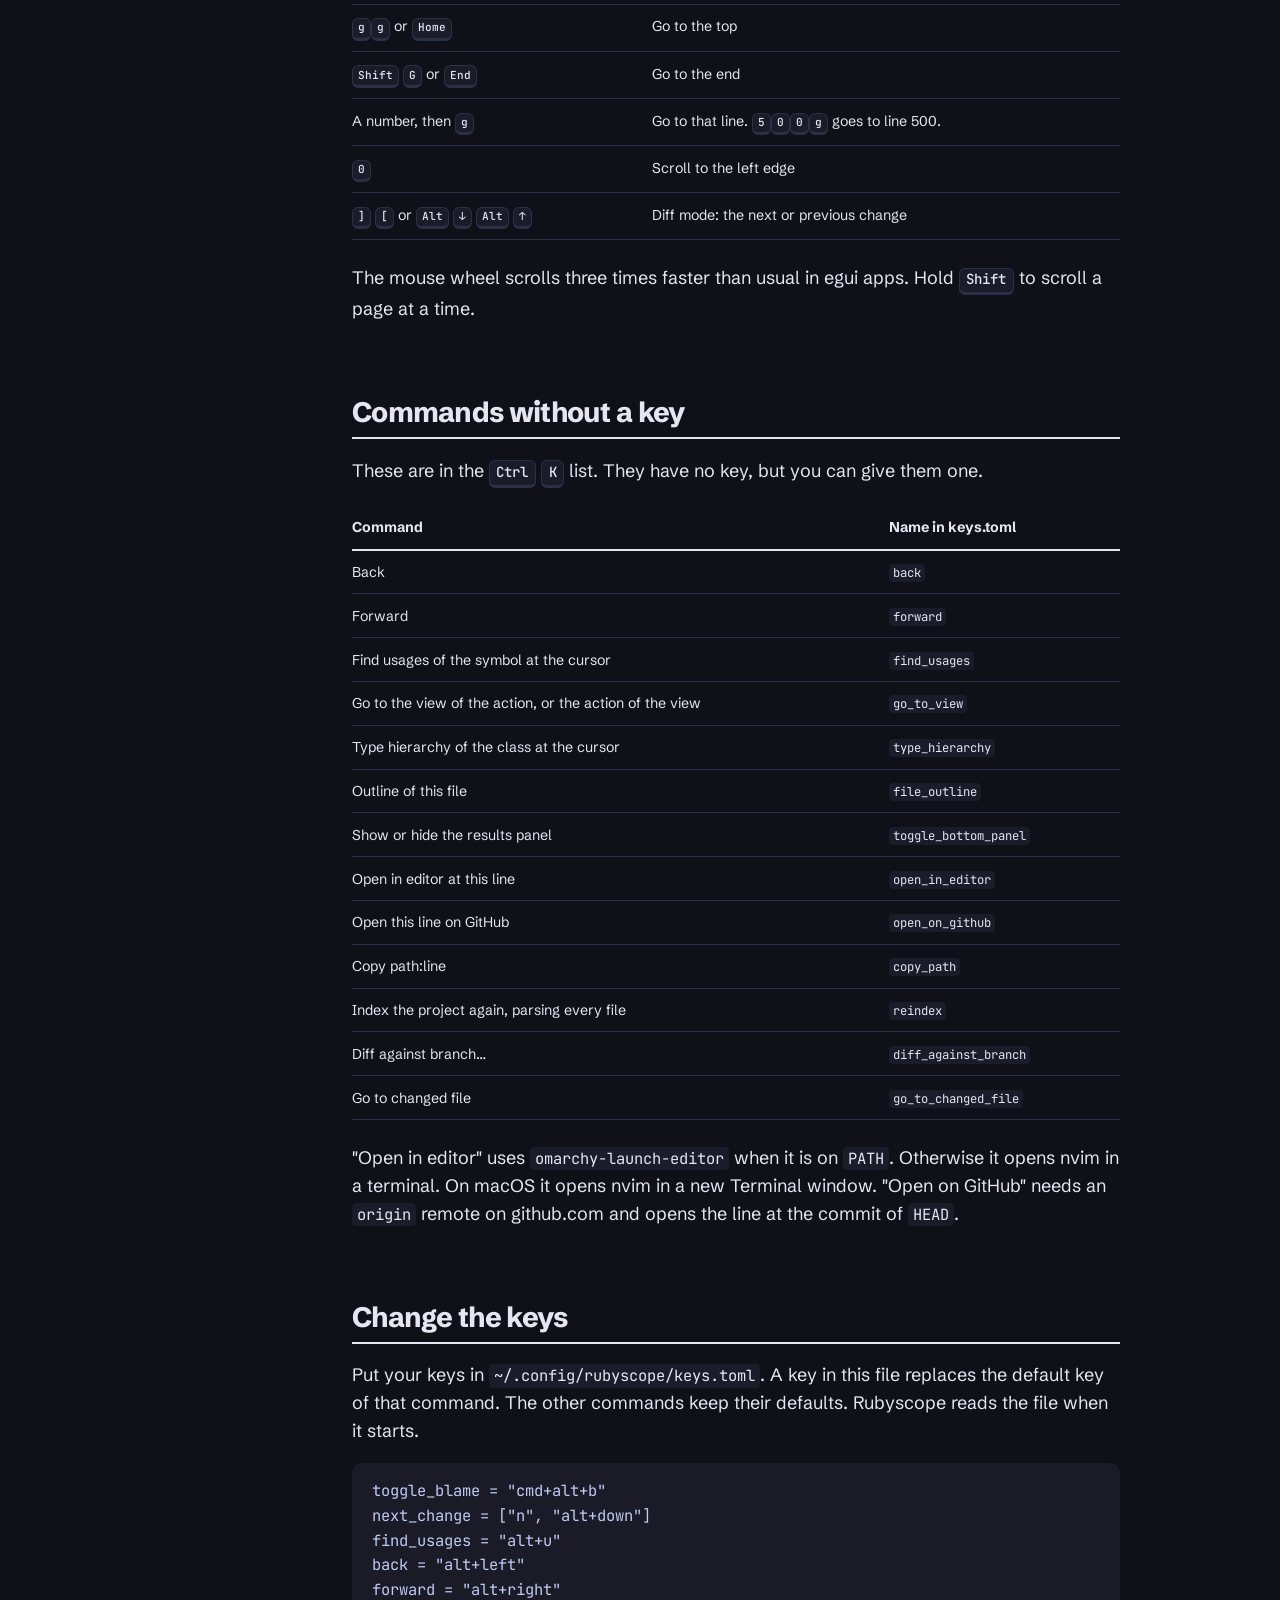
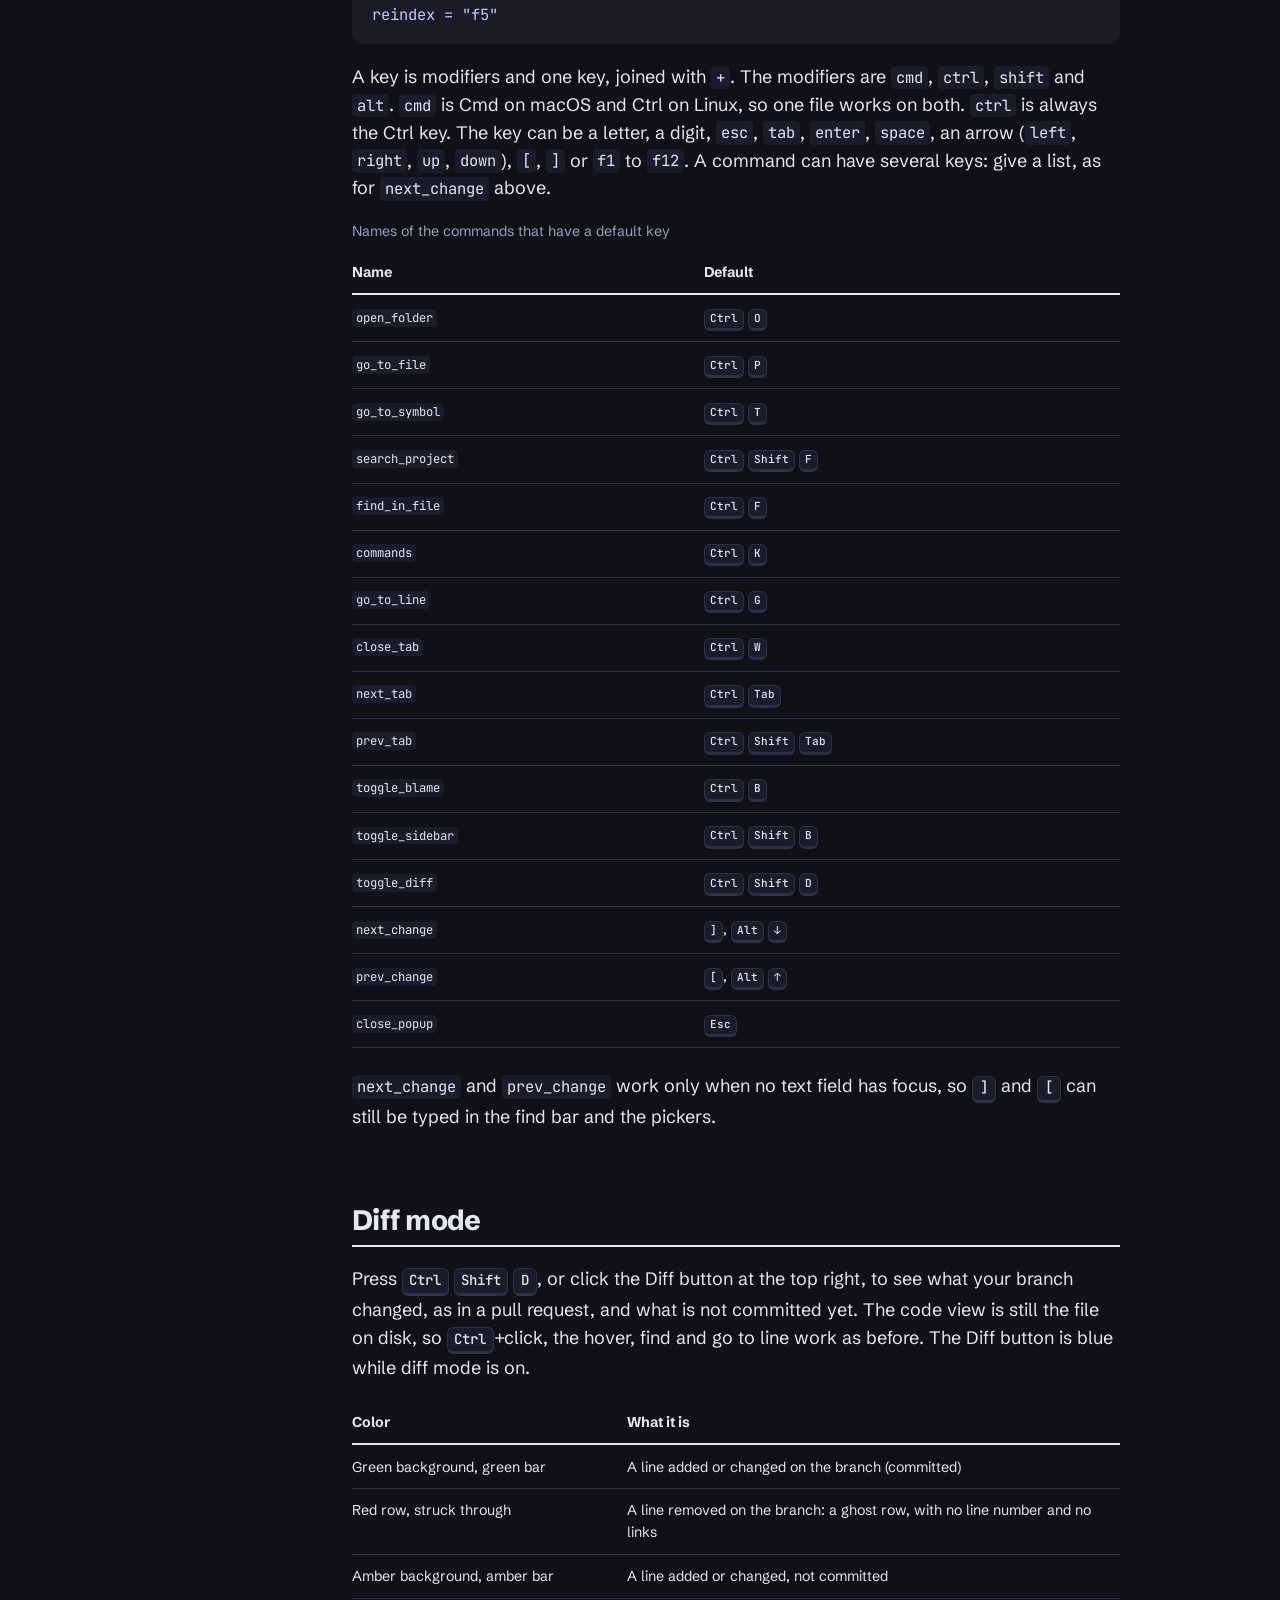
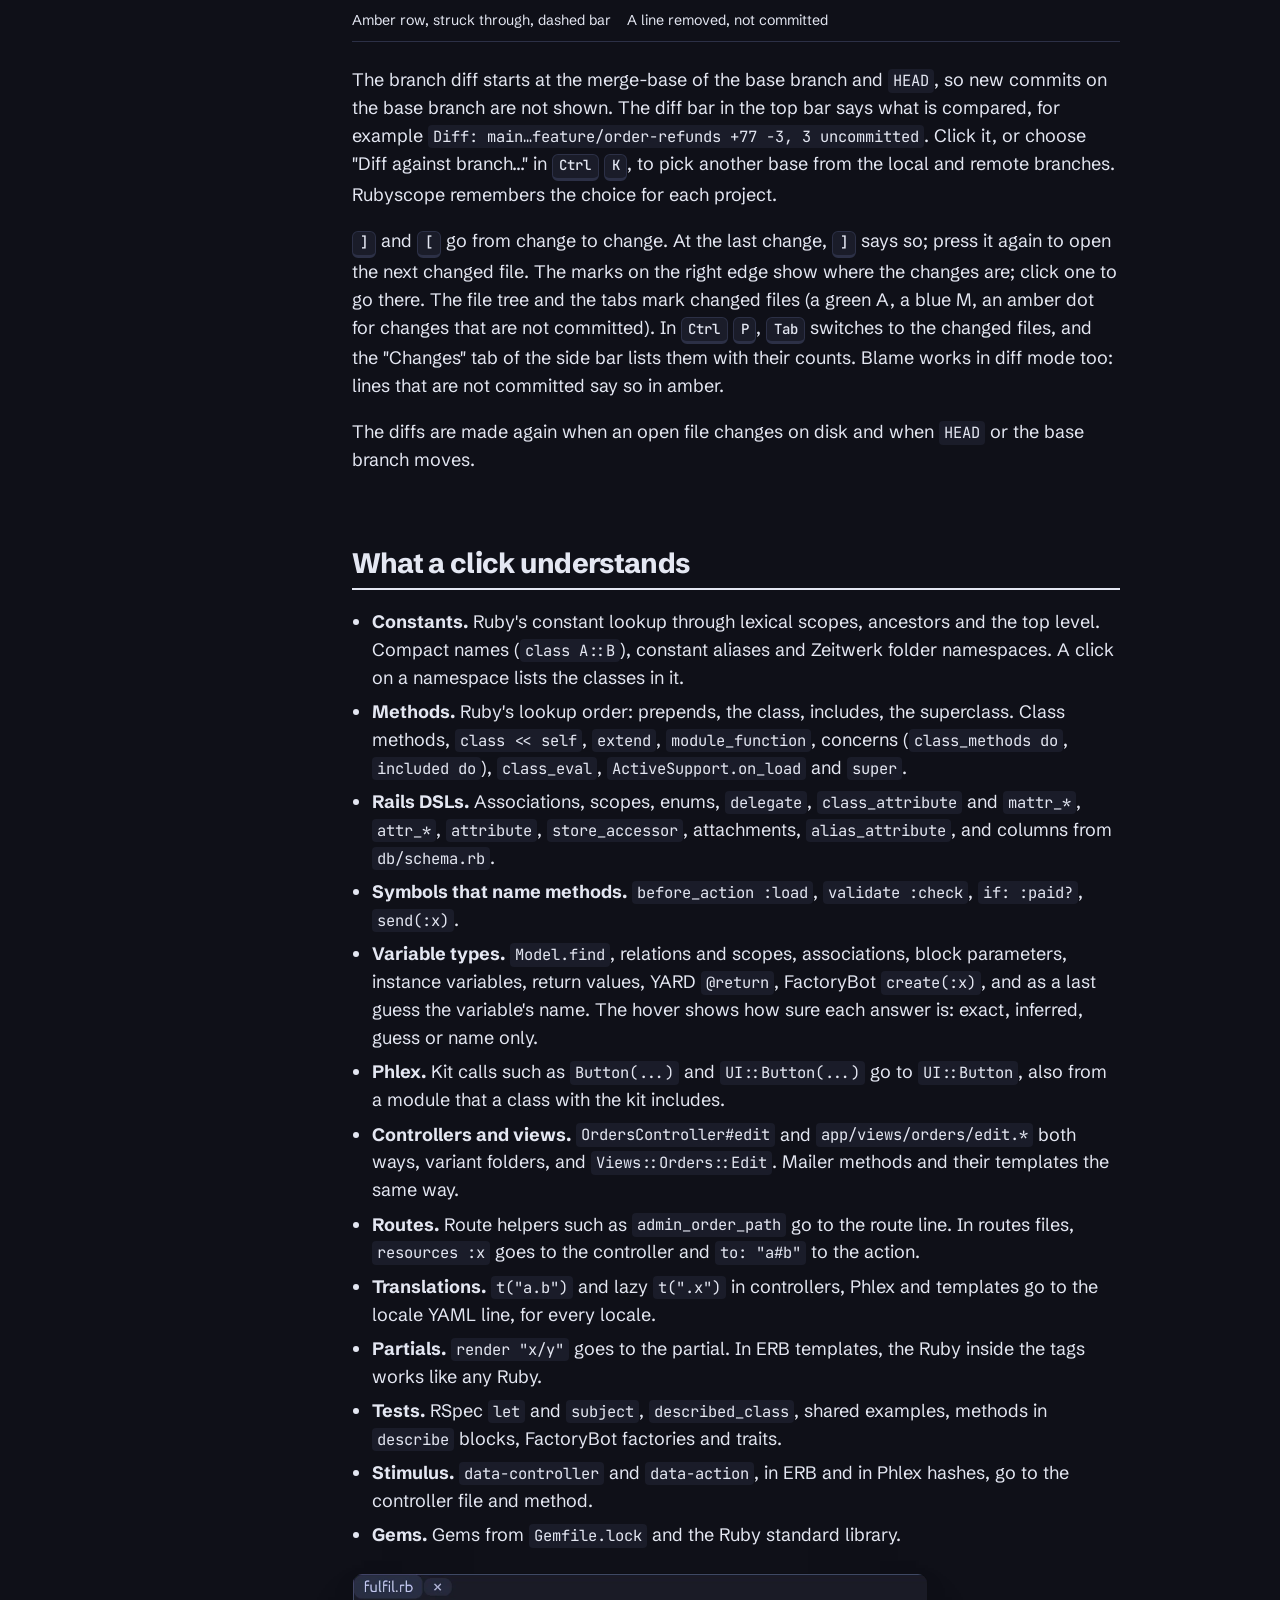
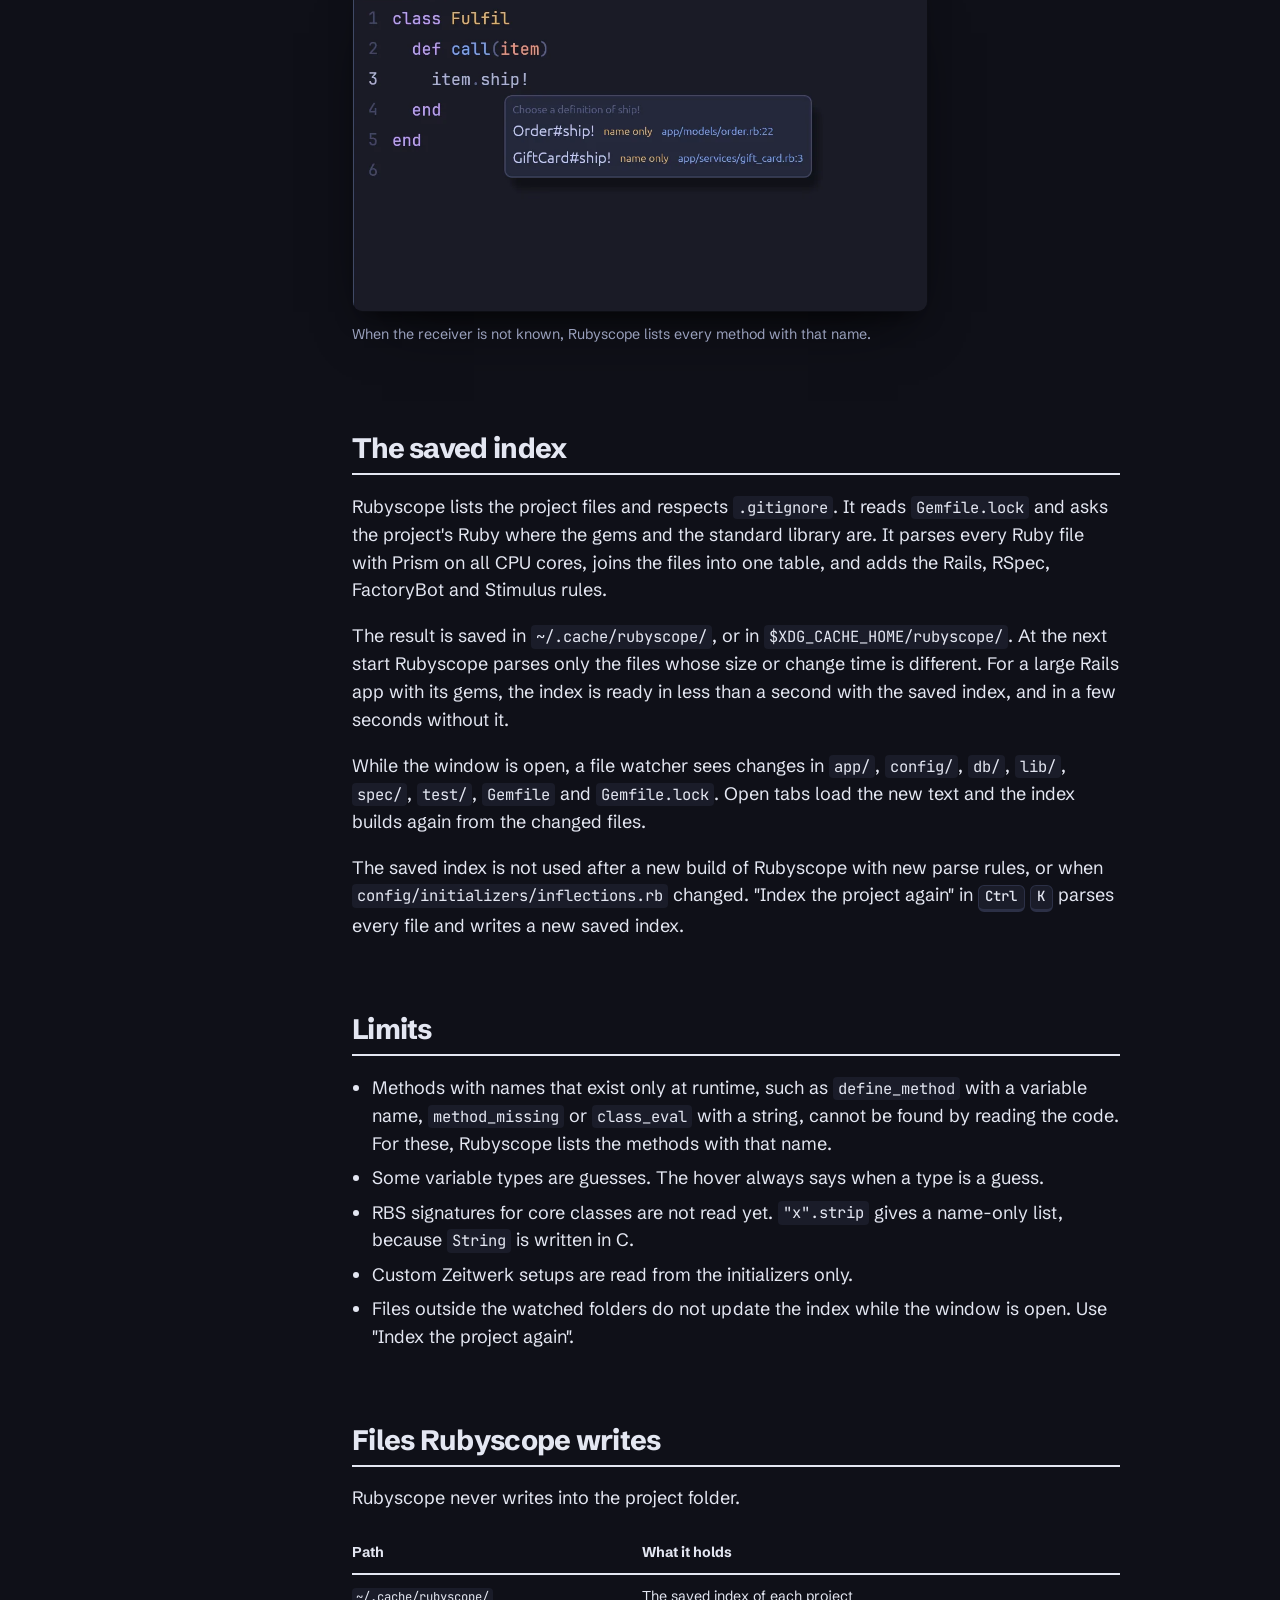
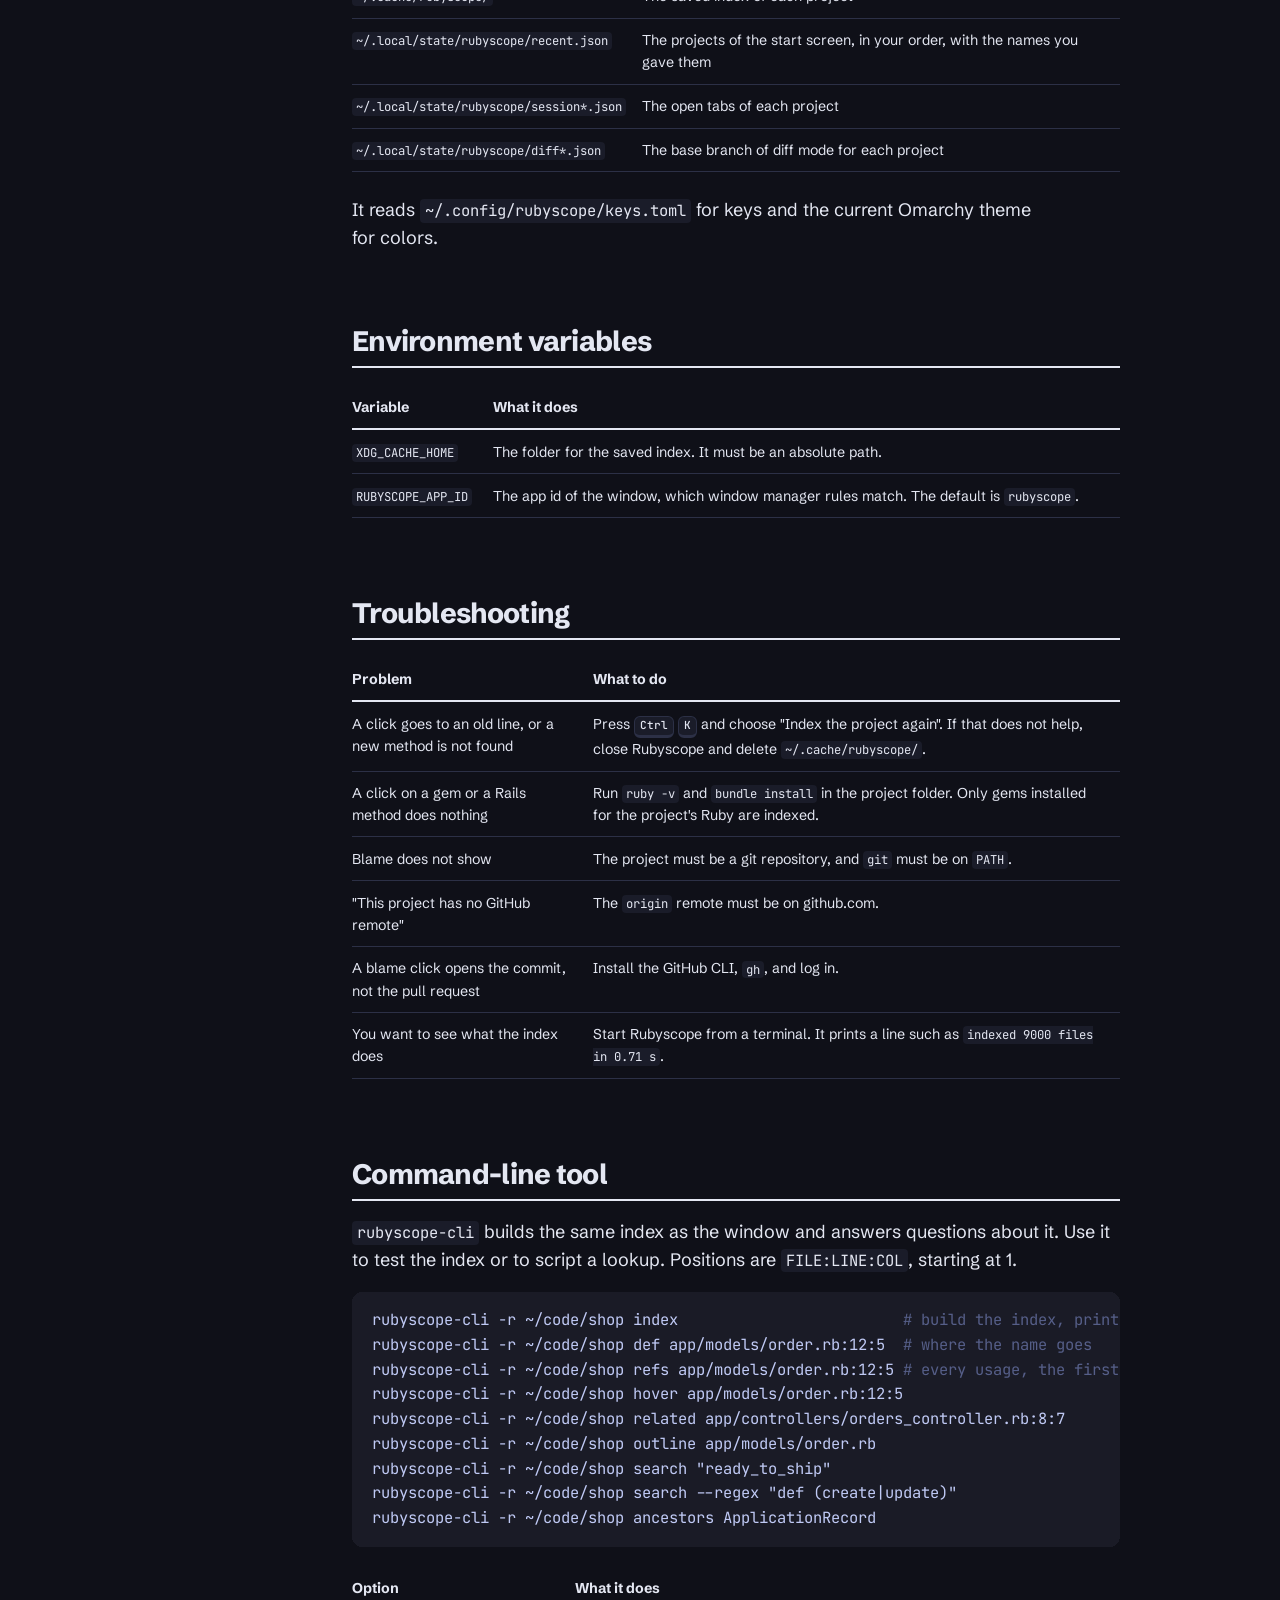
==== commit 39c6d628: "Name the app Rubyscope, with a capital R The window title, the start screen, the closing dialog, the" ====
--- a/webpage/docs/index.html
+++ b/webpage/docs/index.html
@@ -89,7 +89,7 @@
 rubyscope                                         <span class="c"># the current folder, or the start screen</span></code></pre>
         <ul>
           <li>With a file and no folder, the project is the nearest parent folder that has <code>.git</code> or a <code>Gemfile</code>.</li>
-          <li>With no arguments, Rubyscope opens the current folder when it has <code>.git</code> or a <code>Gemfile</code>. Otherwise it shows the start screen, with a path field, a "Browse…" button and your recent projects.</li>
+          <li>With no arguments, Rubyscope opens the current folder when it has <code>.git</code> or a <code>Gemfile</code>. Otherwise it shows the start screen, with a path field, a "Browse…" button and your projects. Click a project or press its number to open it, and drag a project to change its number. The "…" button of a project renames it in the list or removes it.</li>
           <li><kbd>Ctrl</kbd> <kbd>O</kbd> opens the system folder dialog. When a project is already open, the new one opens in a new window.</li>
           <li>Rubyscope remembers the open tabs of each project and opens them again next time.</li>
         </ul>
@@ -344,7 +344,7 @@
           <thead><tr><th scope="col">Path</th><th scope="col">What it holds</th></tr></thead>
           <tbody>
             <tr><td><code>~/.cache/rubyscope/</code></td><td>The saved index of each project</td></tr>
-            <tr><td><code>~/.local/state/rubyscope/recent.json</code></td><td>The recent projects, up to twelve</td></tr>
+            <tr><td><code>~/.local/state/rubyscope/recent.json</code></td><td>The projects of the start screen, in your order, with the names you gave them</td></tr>
             <tr><td><code>~/.local/state/rubyscope/session*.json</code></td><td>The open tabs of each project</td></tr>
             <tr><td><code>~/.local/state/rubyscope/diff*.json</code></td><td>The base branch of diff mode for each project</td></tr>
           </tbody>
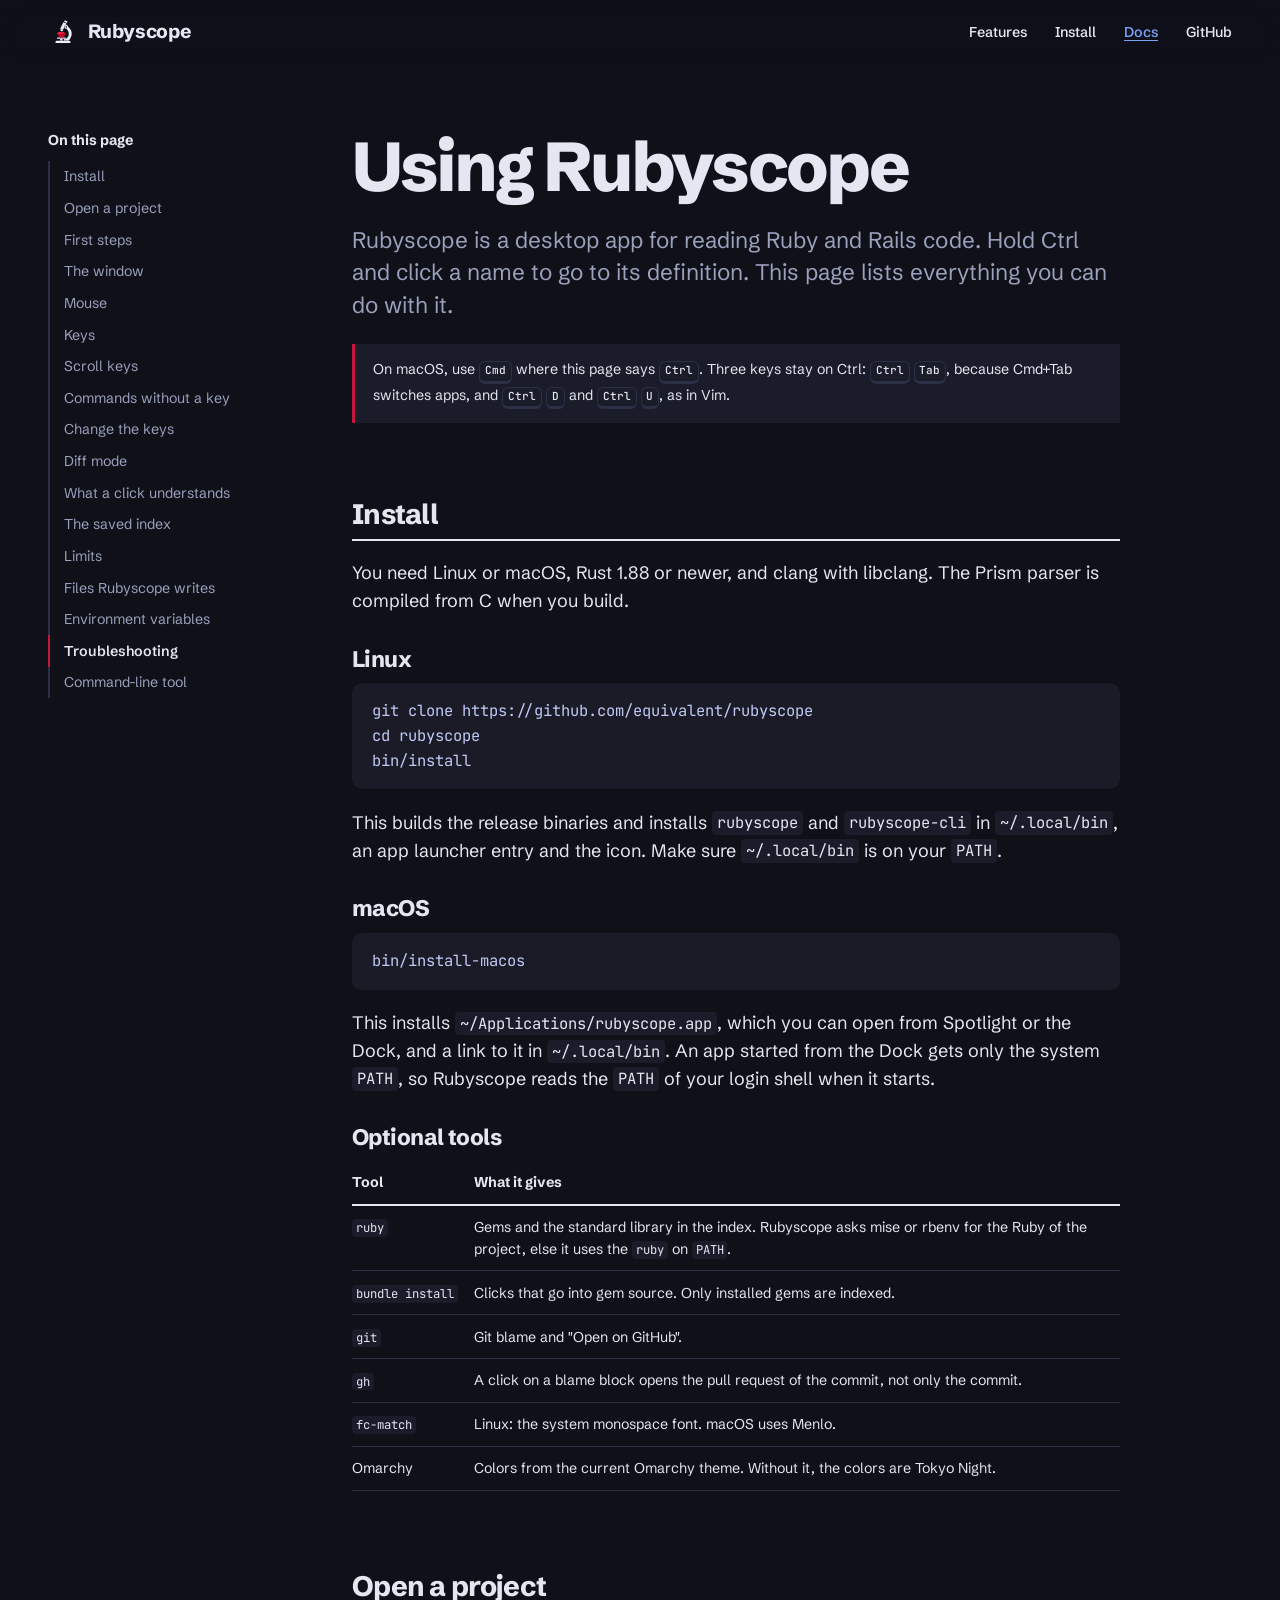
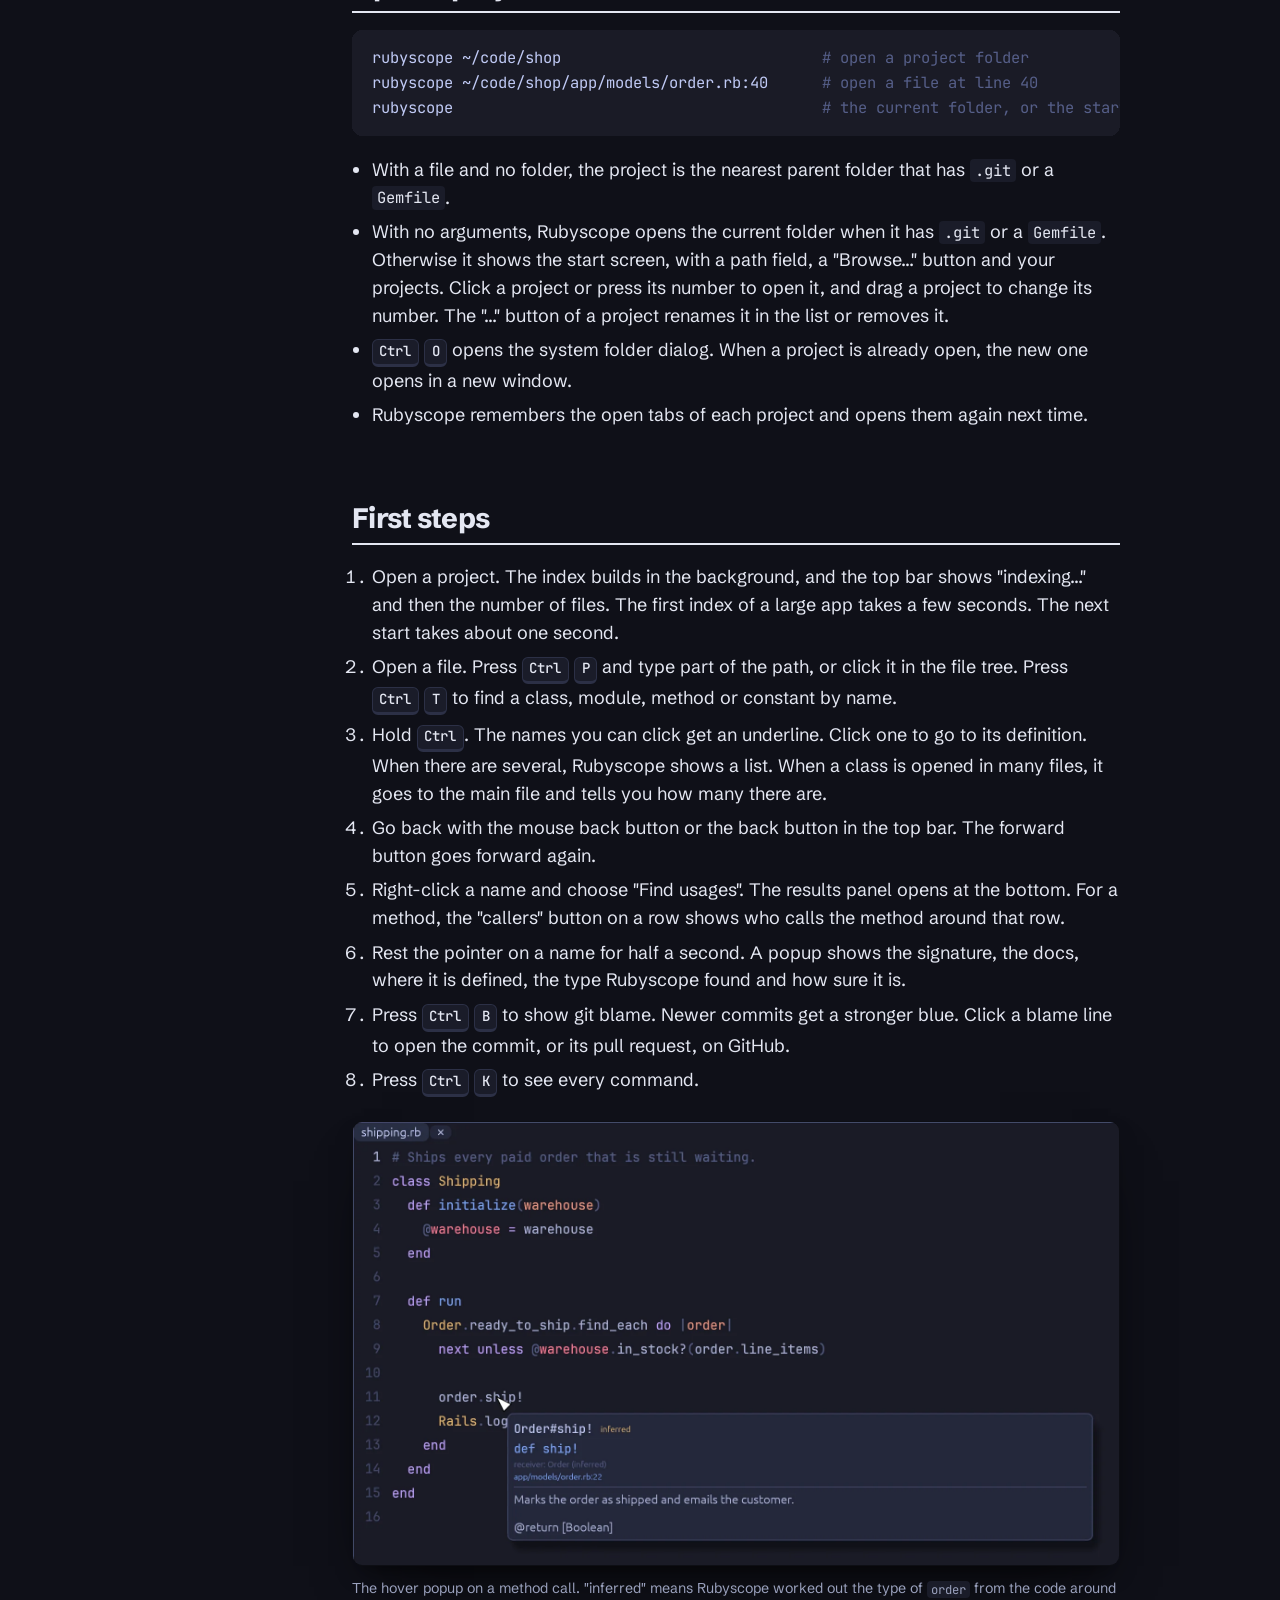
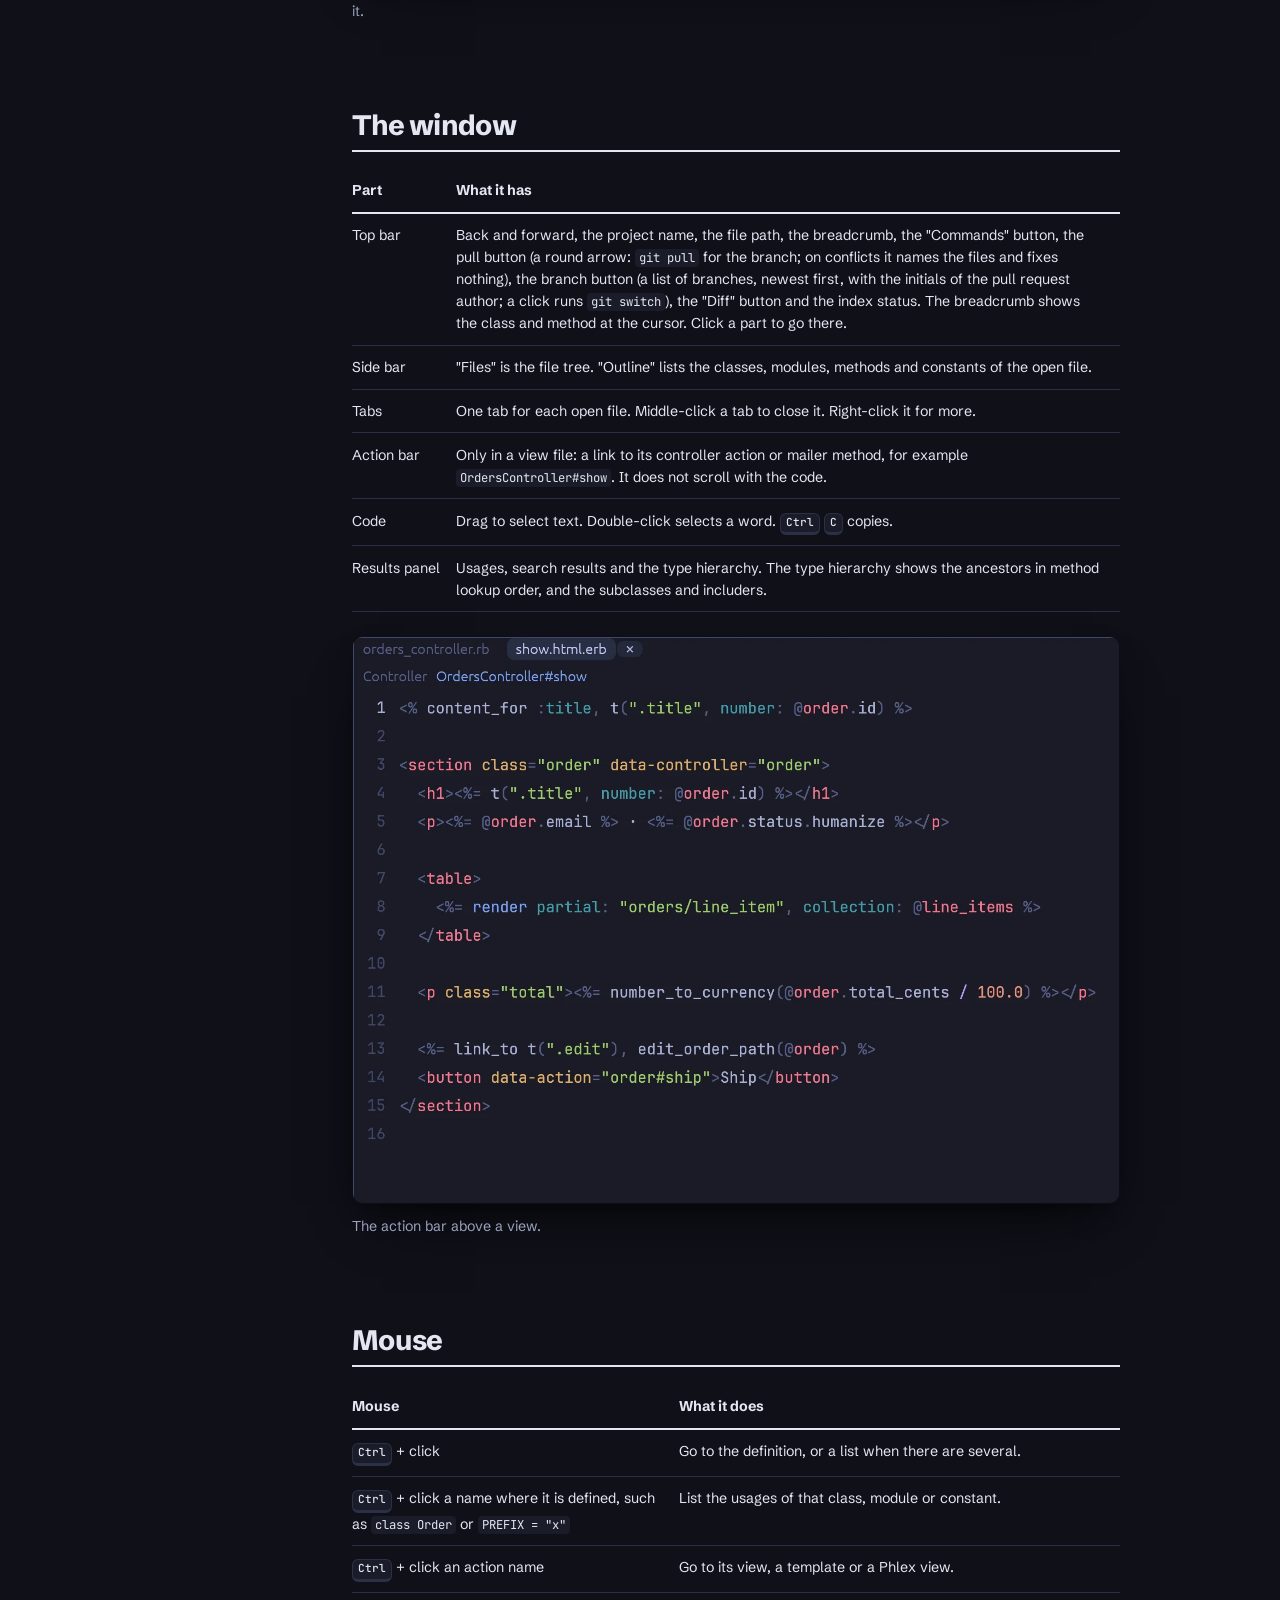
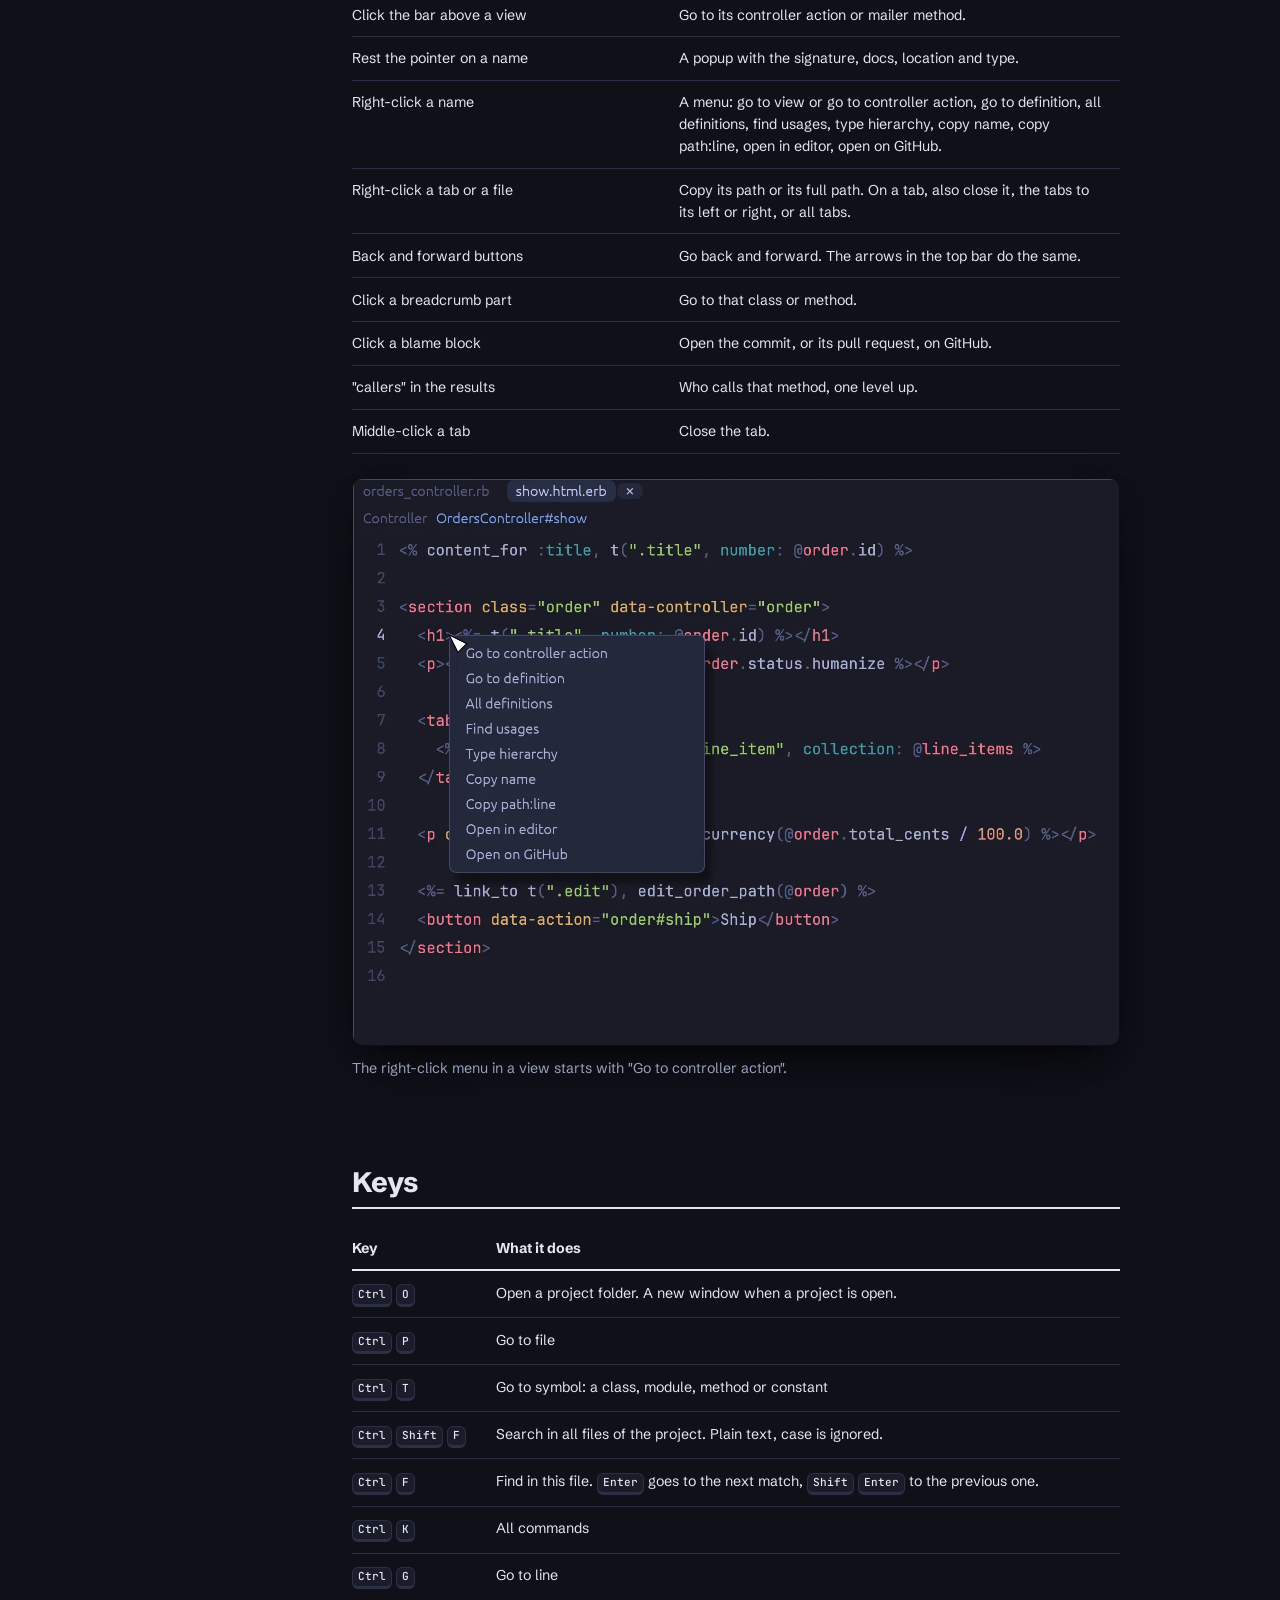
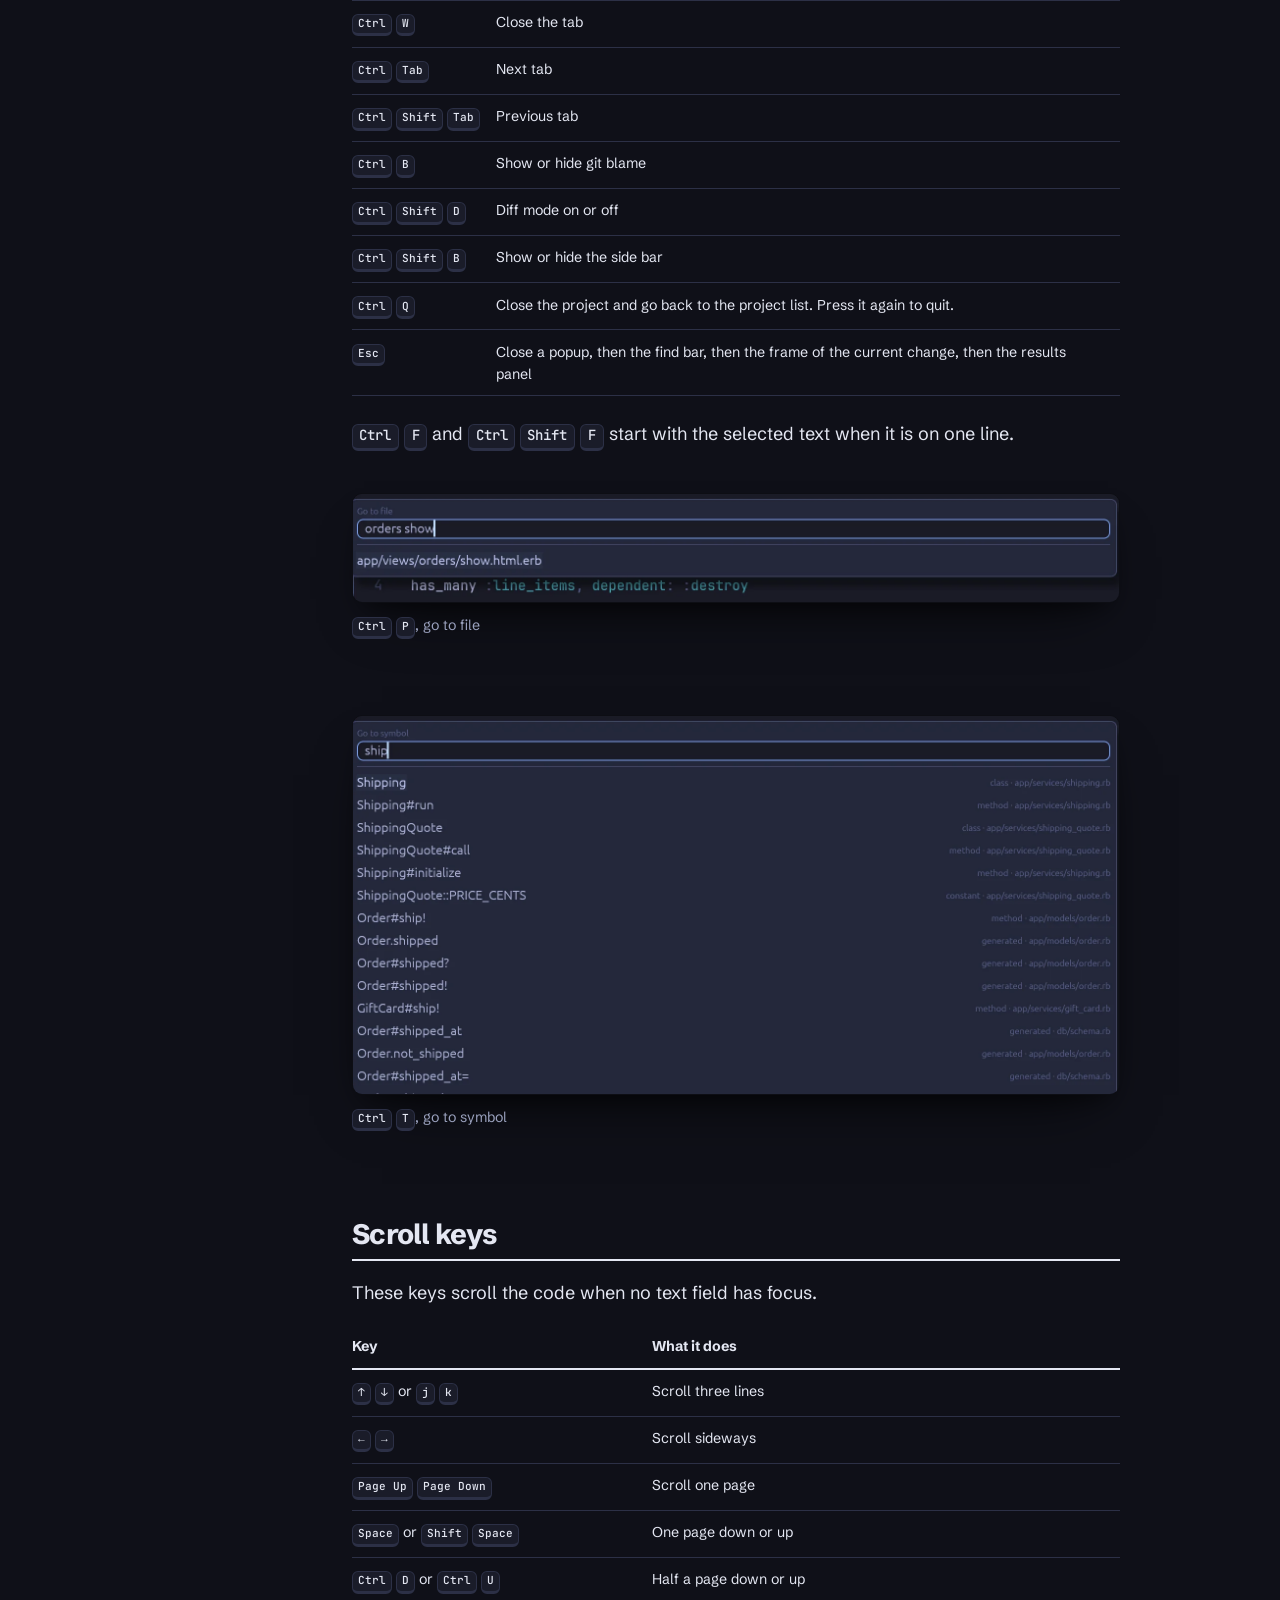
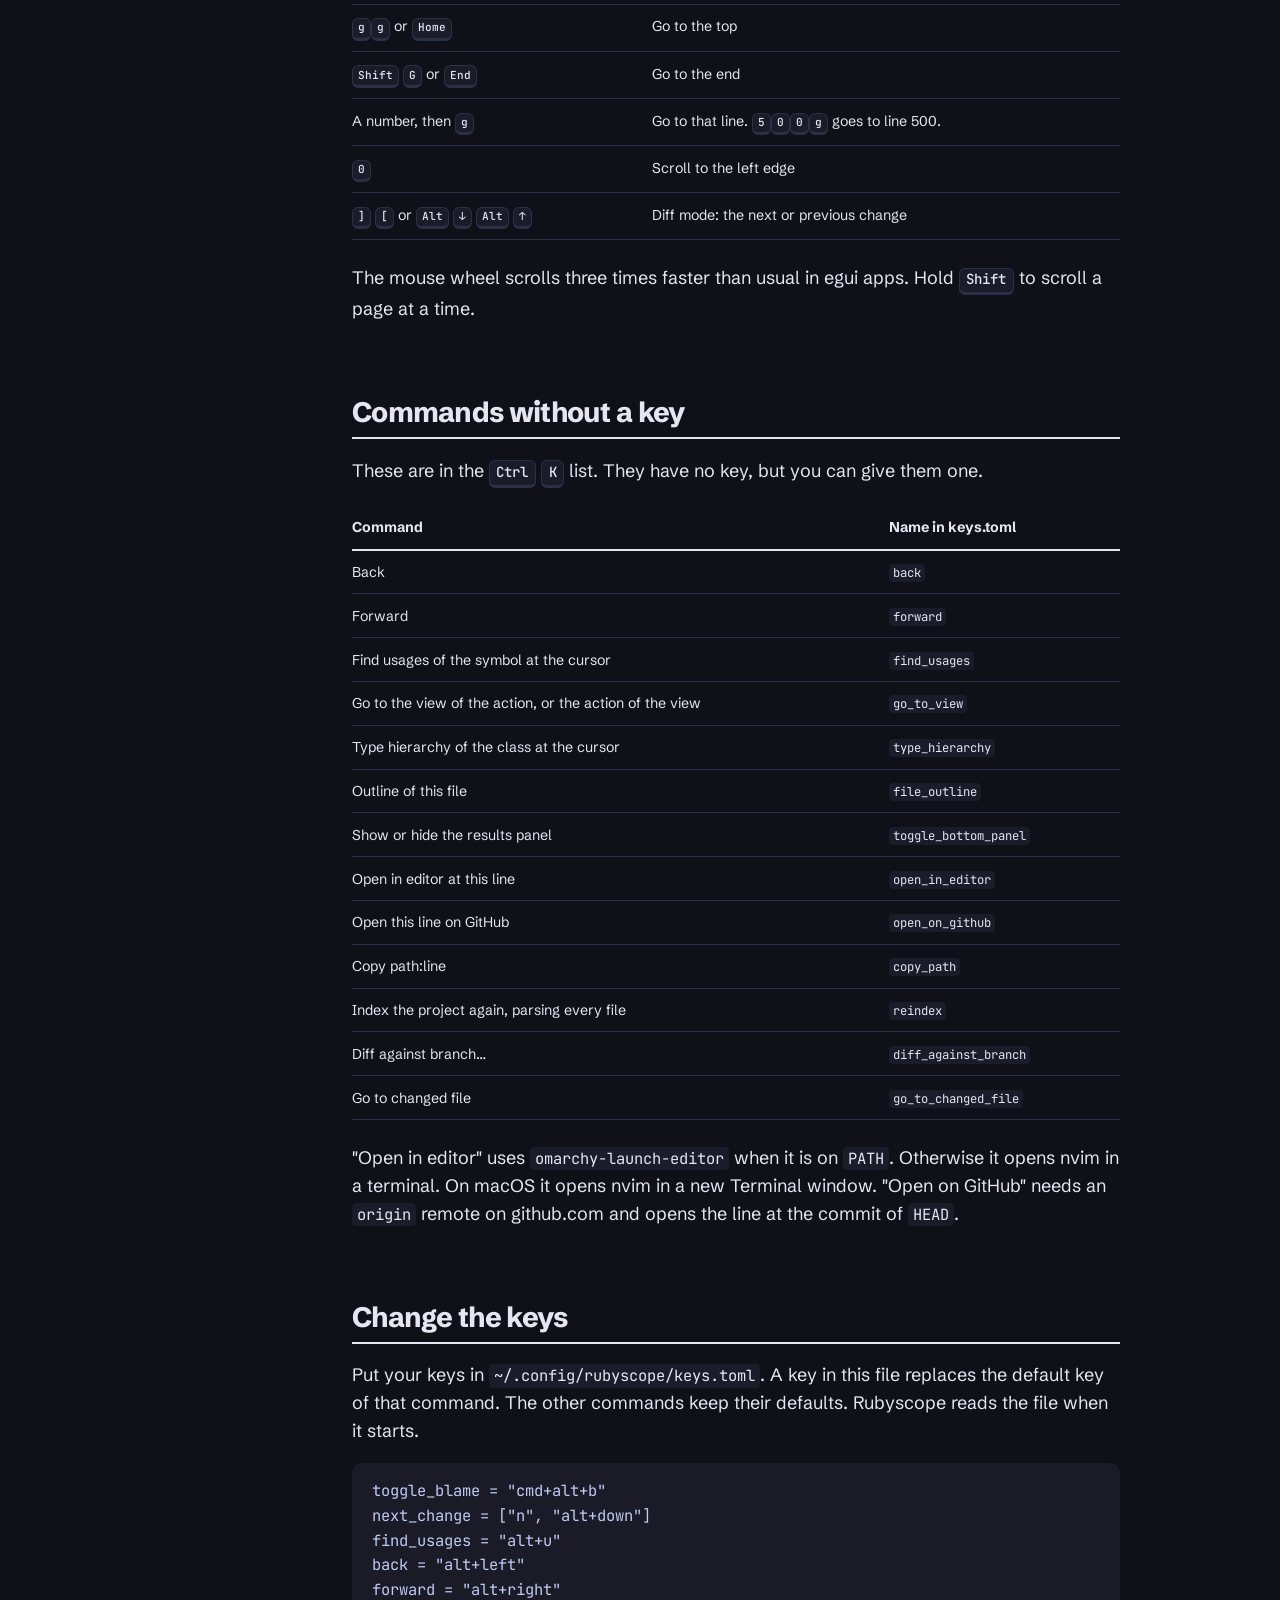
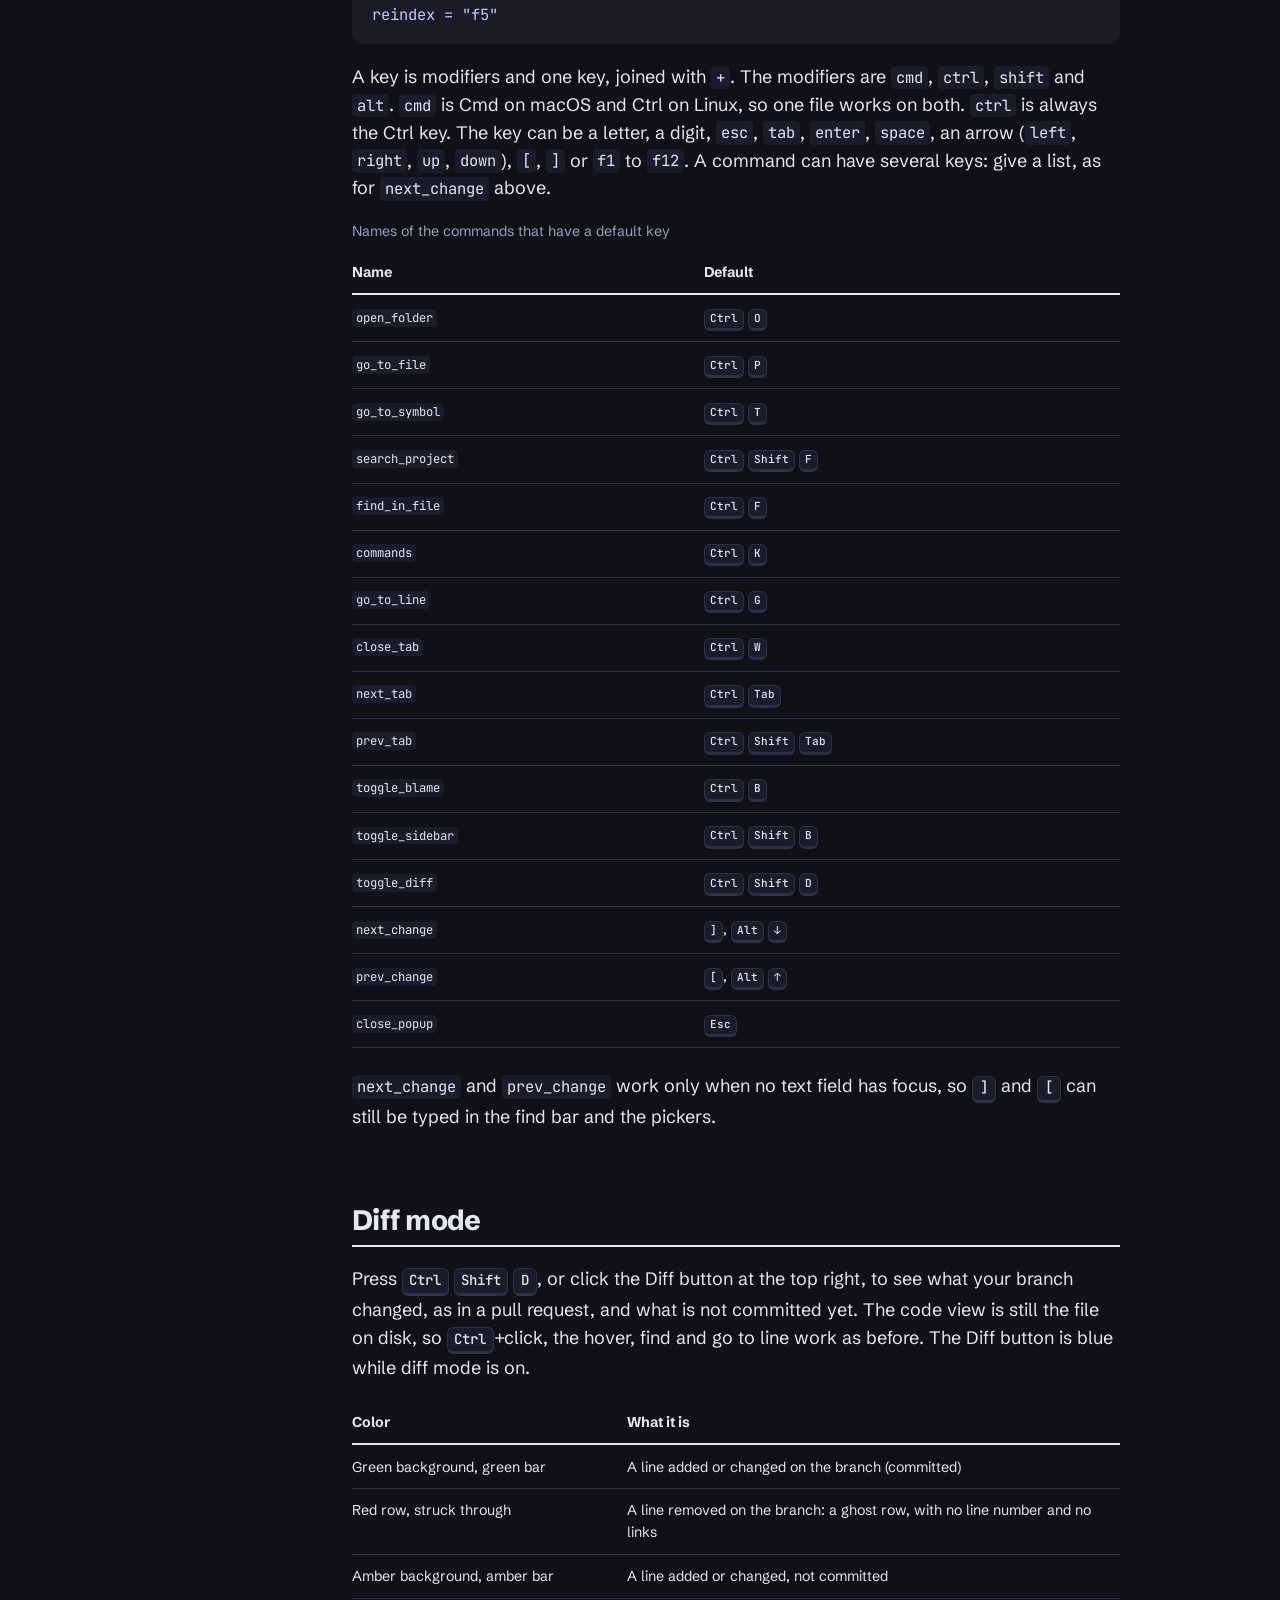
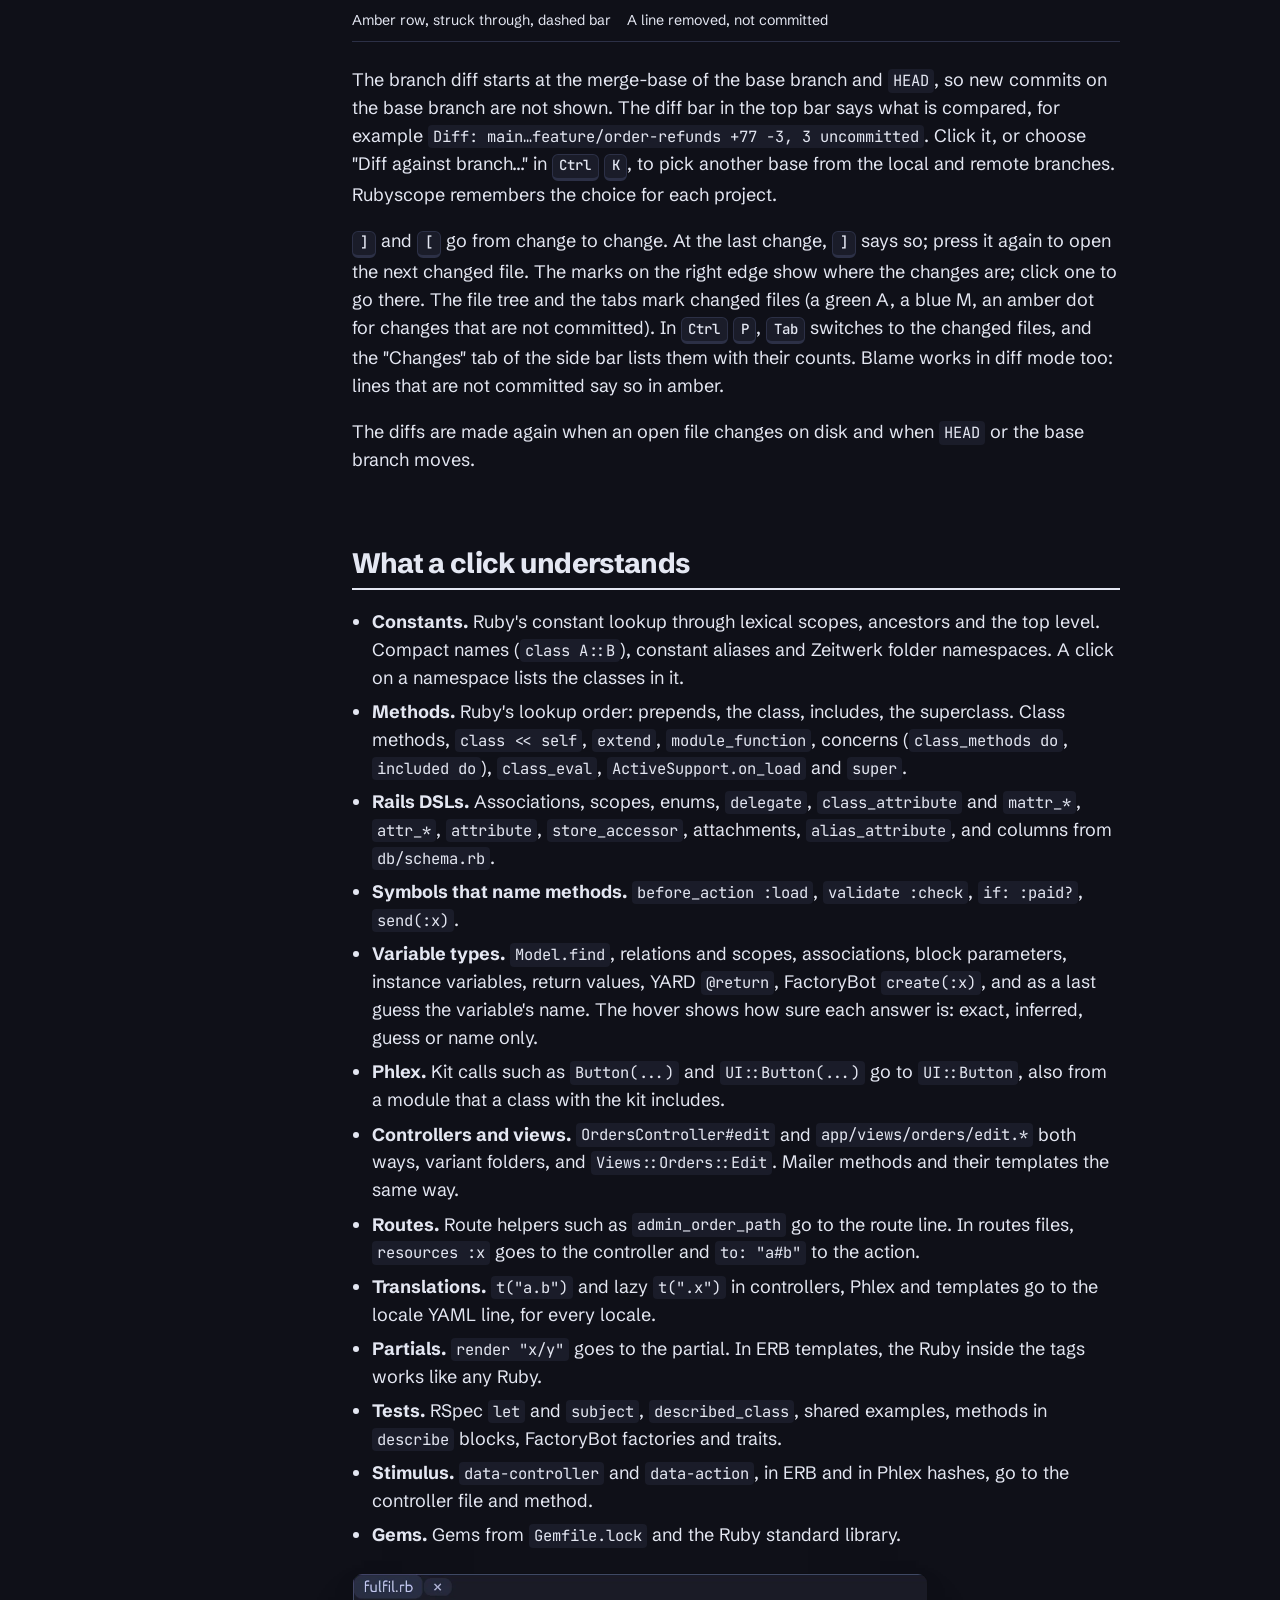
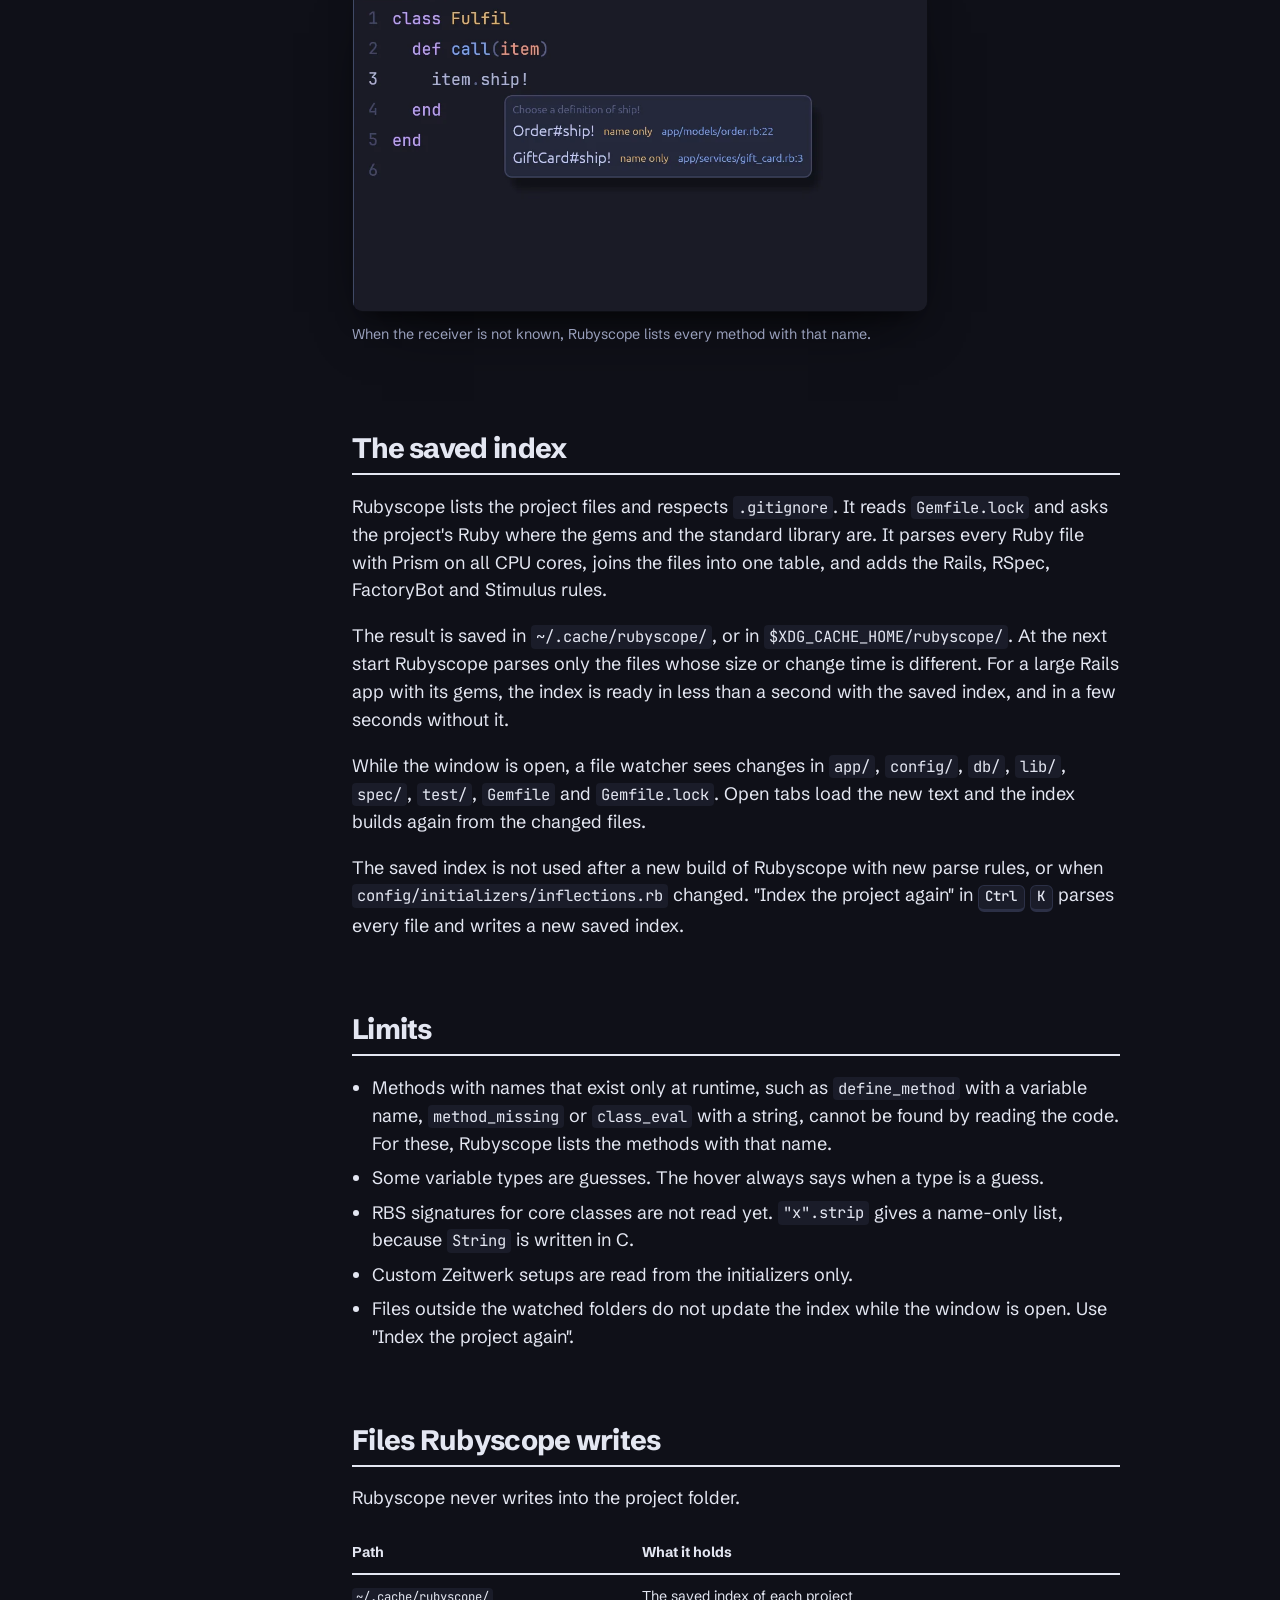
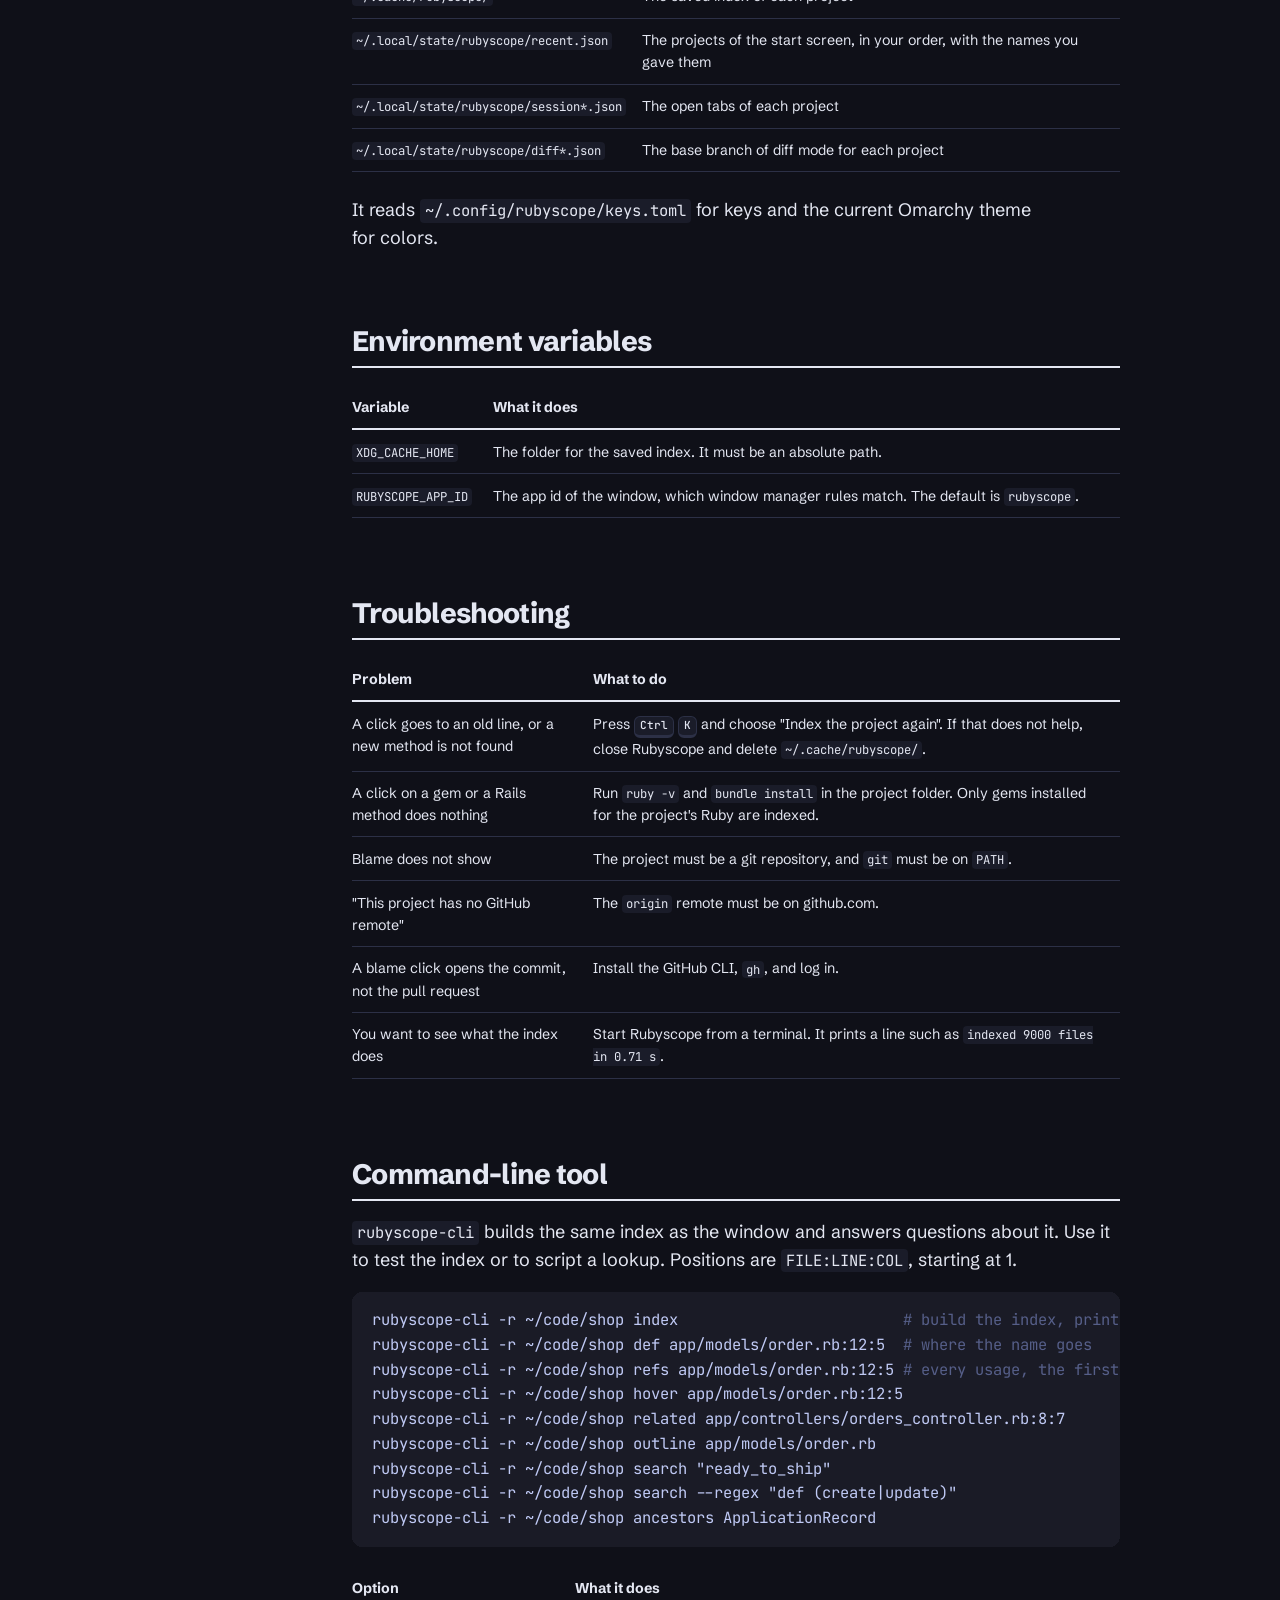
==== commit 4787d243: "Add dark and light versions of the logo, a favicon.ico and a pre-push hook The logo has an ivory mar" ====
--- a/webpage/docs/index.html
+++ b/webpage/docs/index.html
@@ -2,11 +2,10 @@
 <html lang="en">
 <head>
   <meta charset="utf-8">
+  <link rel="icon" href="../favicon.ico" type="image/x-icon" sizes="16x16 32x32 48x48 64x64 128x128 256x256">
   <meta name="viewport" content="width=device-width, initial-scale=1">
   <title>Docs: how to use Rubyscope, mouse and keys</title>
   <meta name="description" content="How to install and use Rubyscope: open a project, go to definitions, find usages, git blame, every mouse action and keyboard shortcut, and how to change the keys.">
-  <link rel="icon" href="../img/icon.svg" type="image/svg+xml">
-  <link rel="icon" href="../img/icon-32.png" sizes="32x32">
   <link rel="preload" href="../fonts/schibsted-grotesk.woff2" as="font" type="font/woff2" crossorigin>
   <link rel="stylesheet" href="../css/site.css">
 </head>
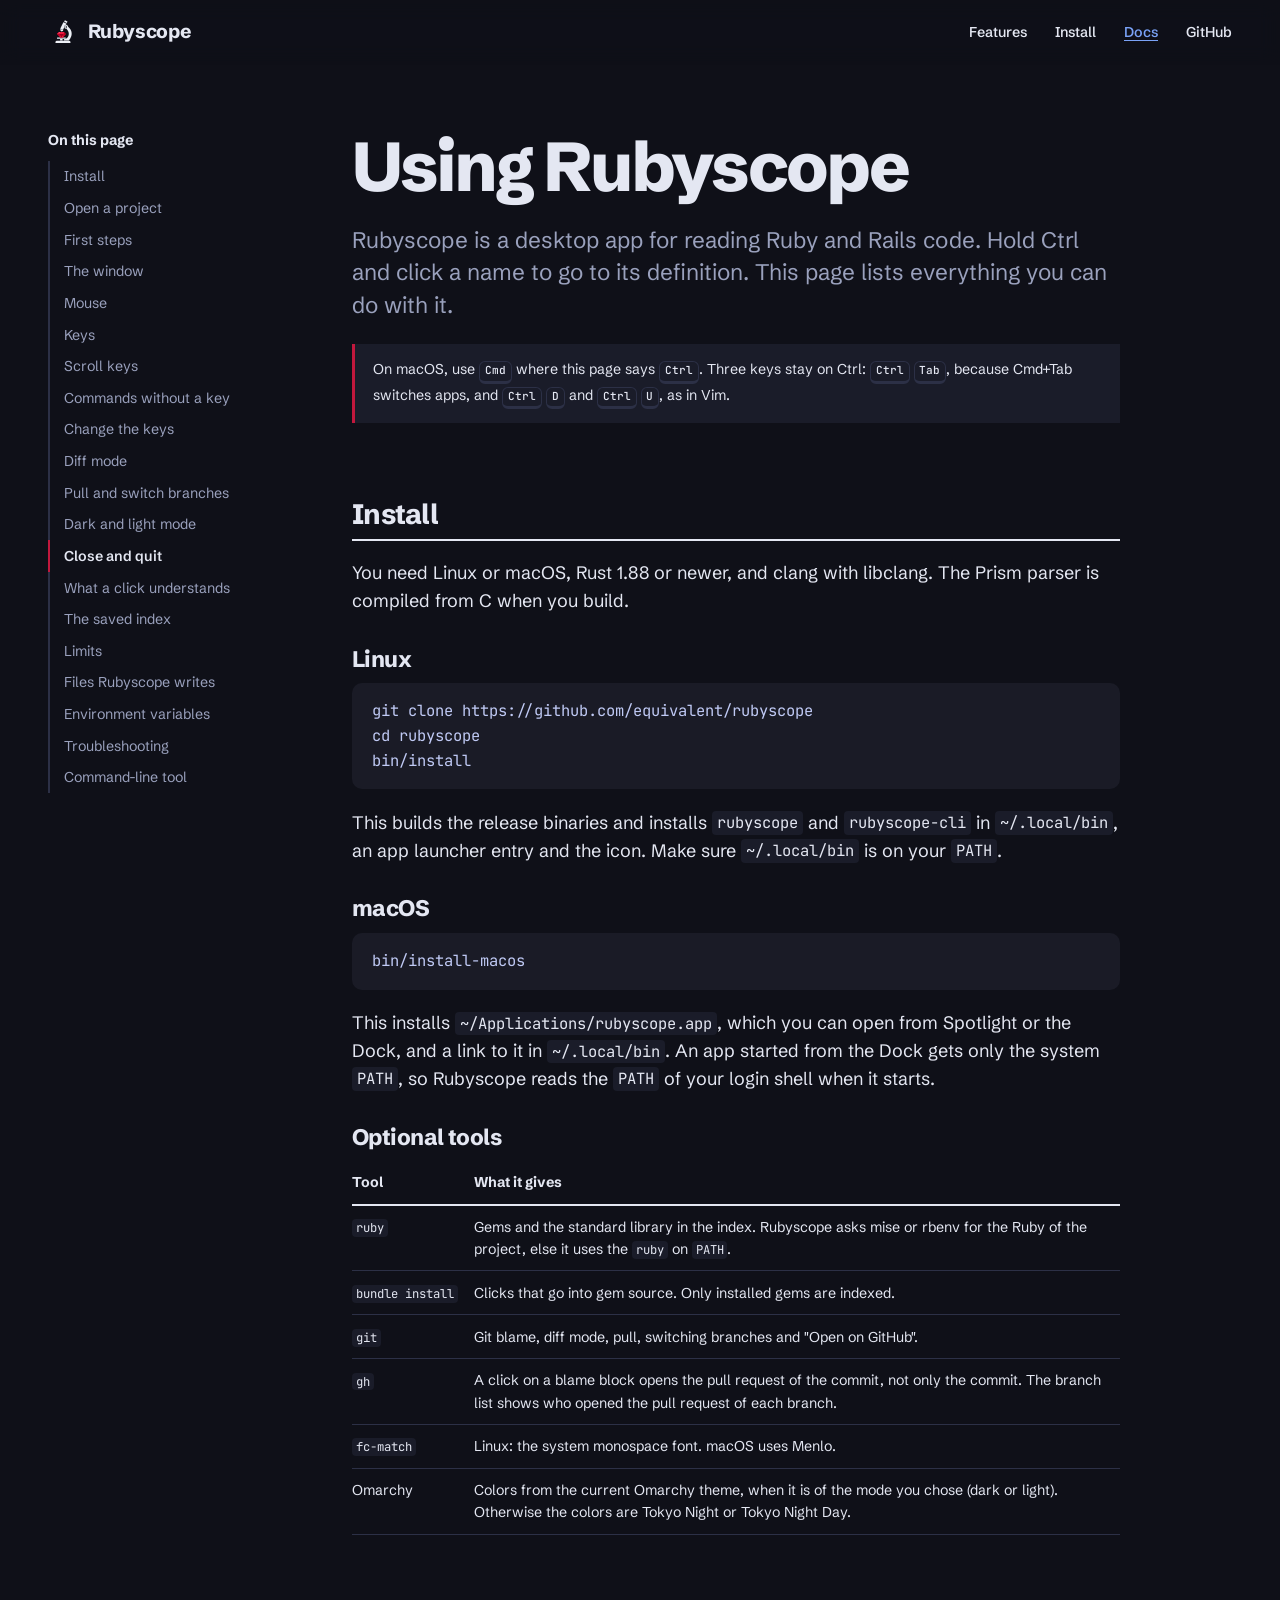
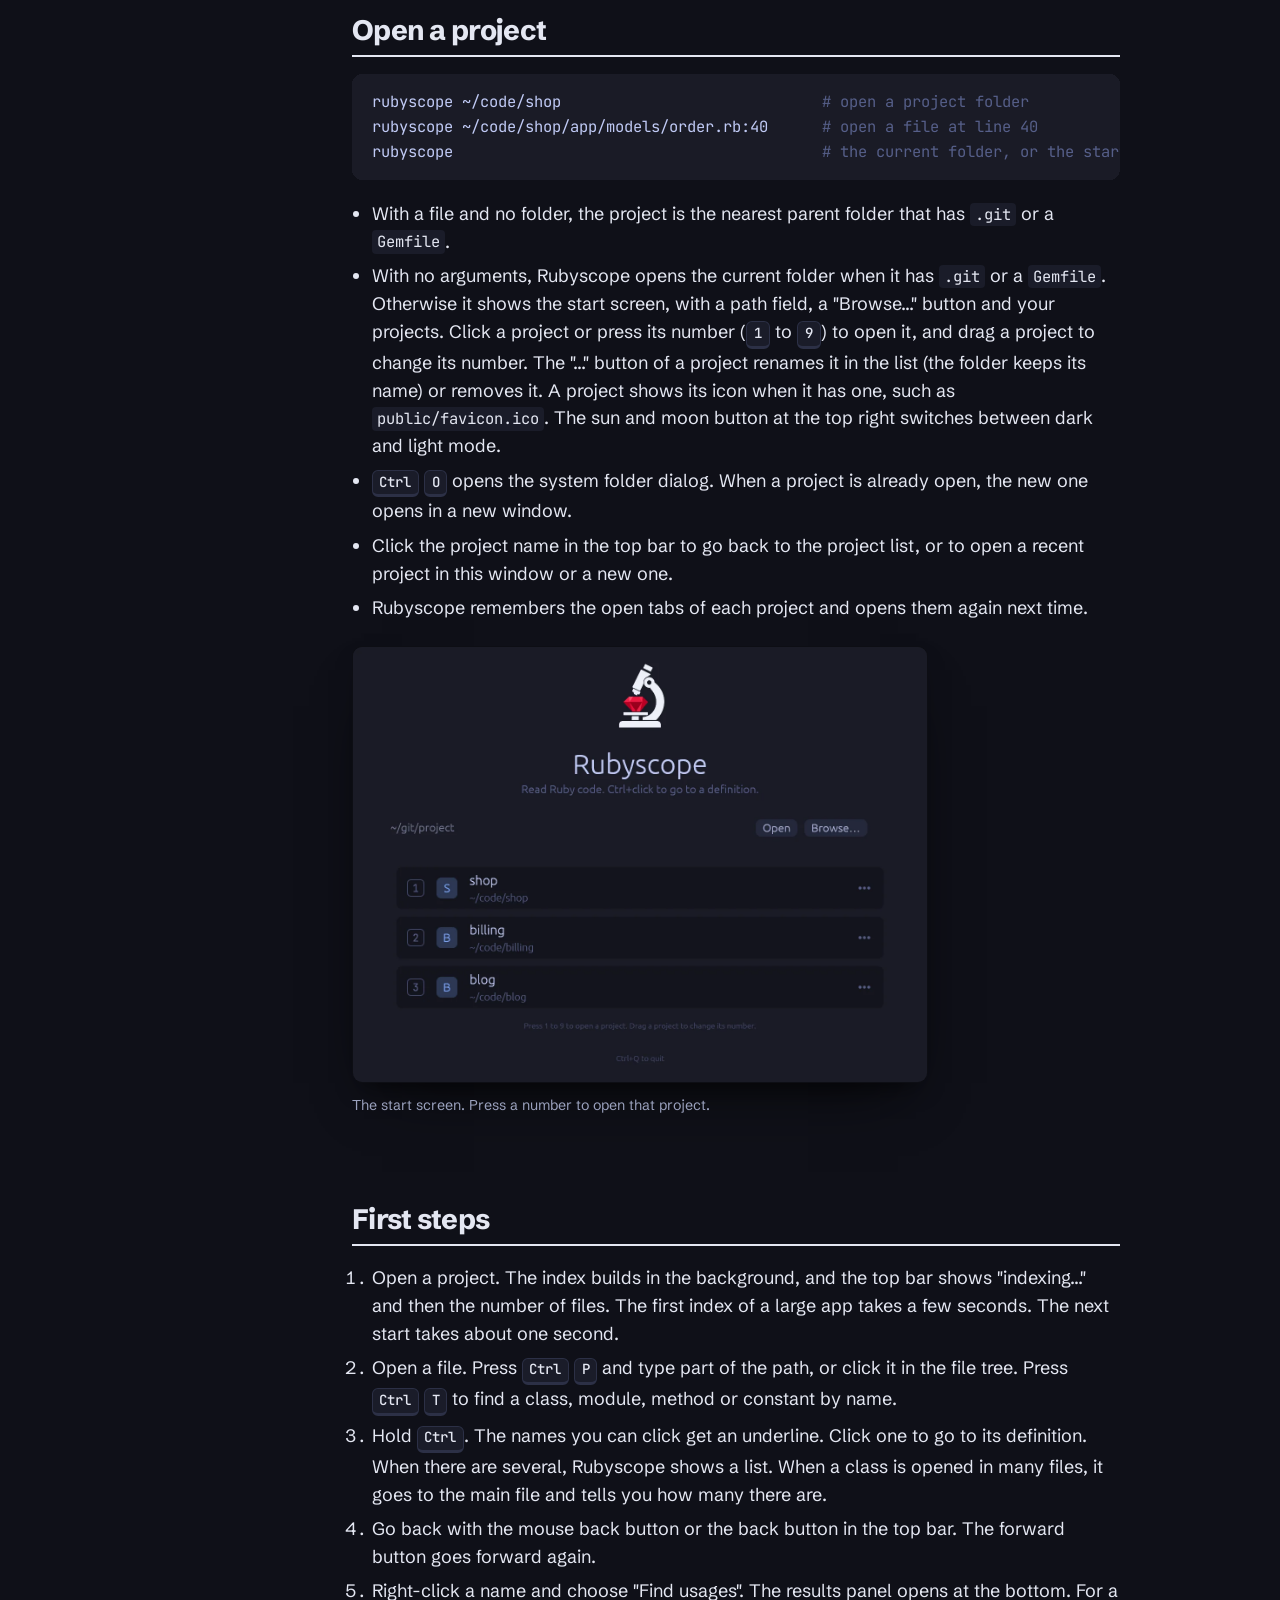
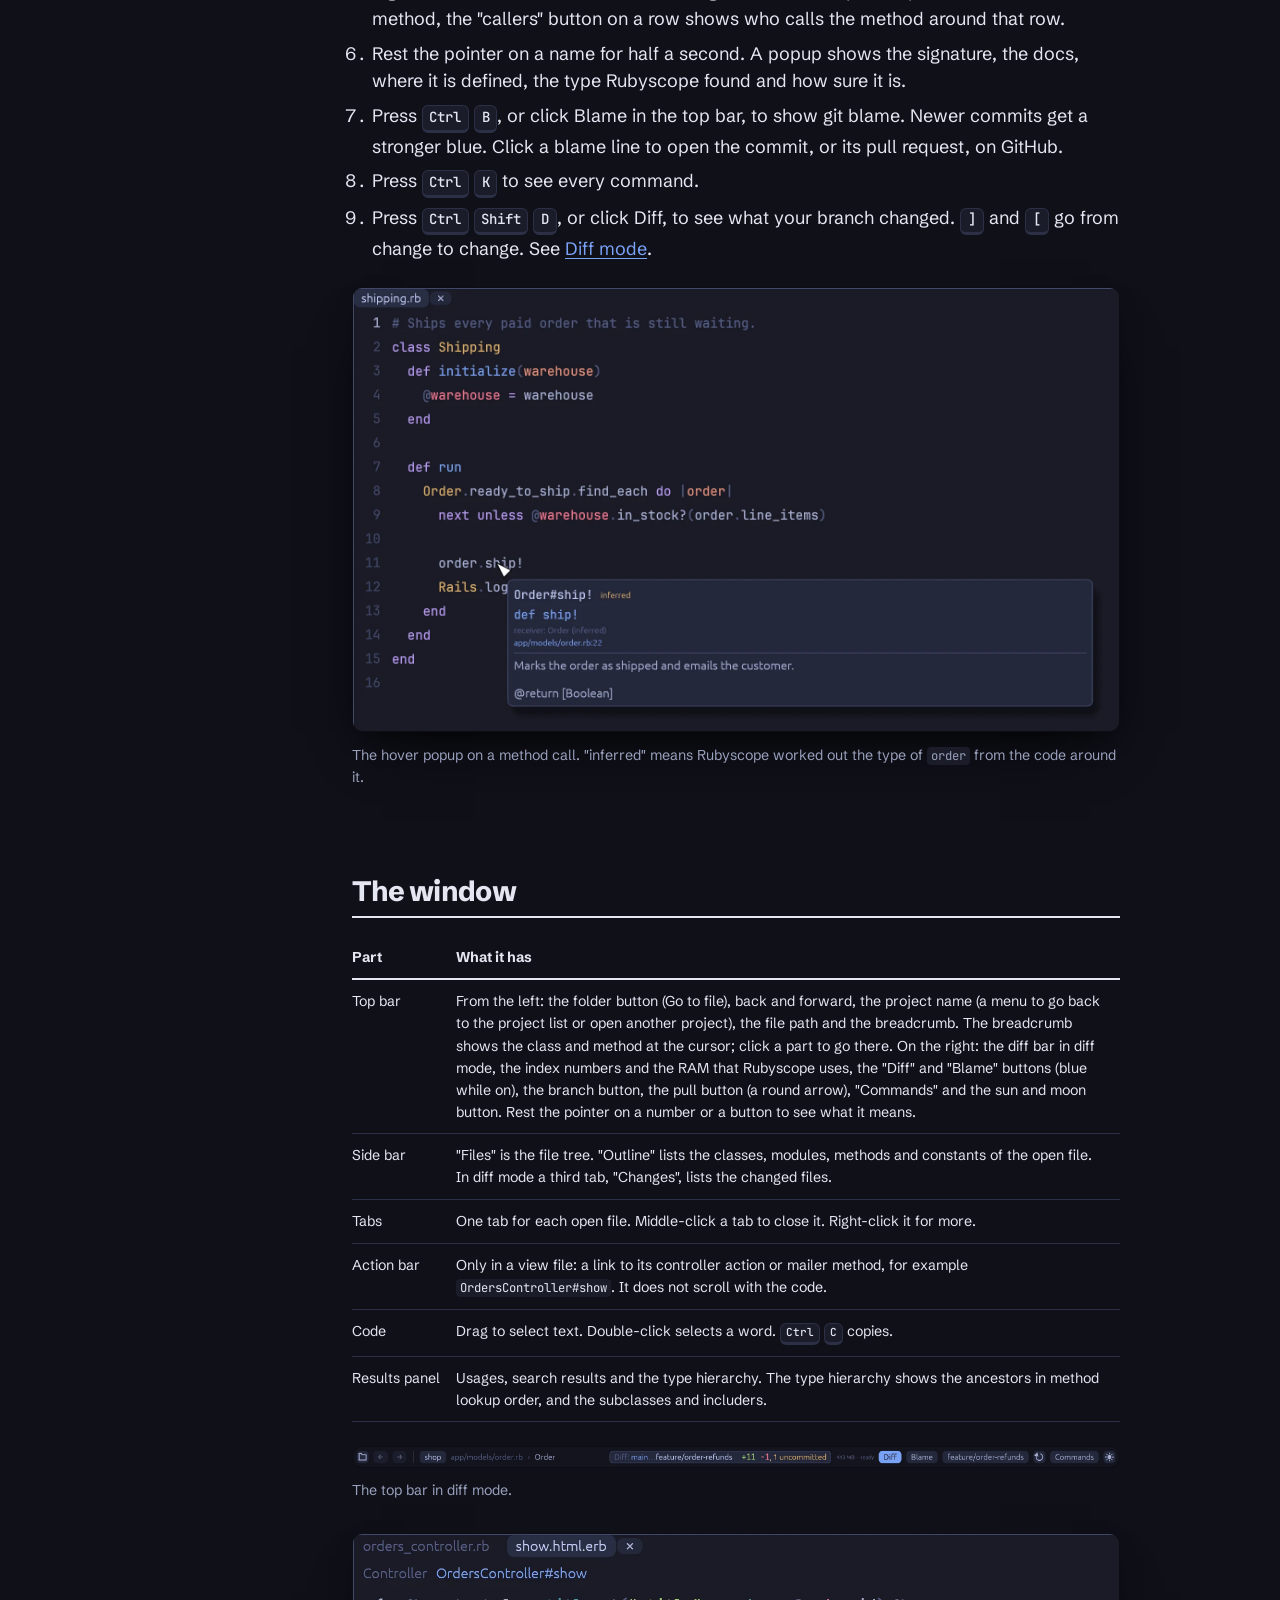
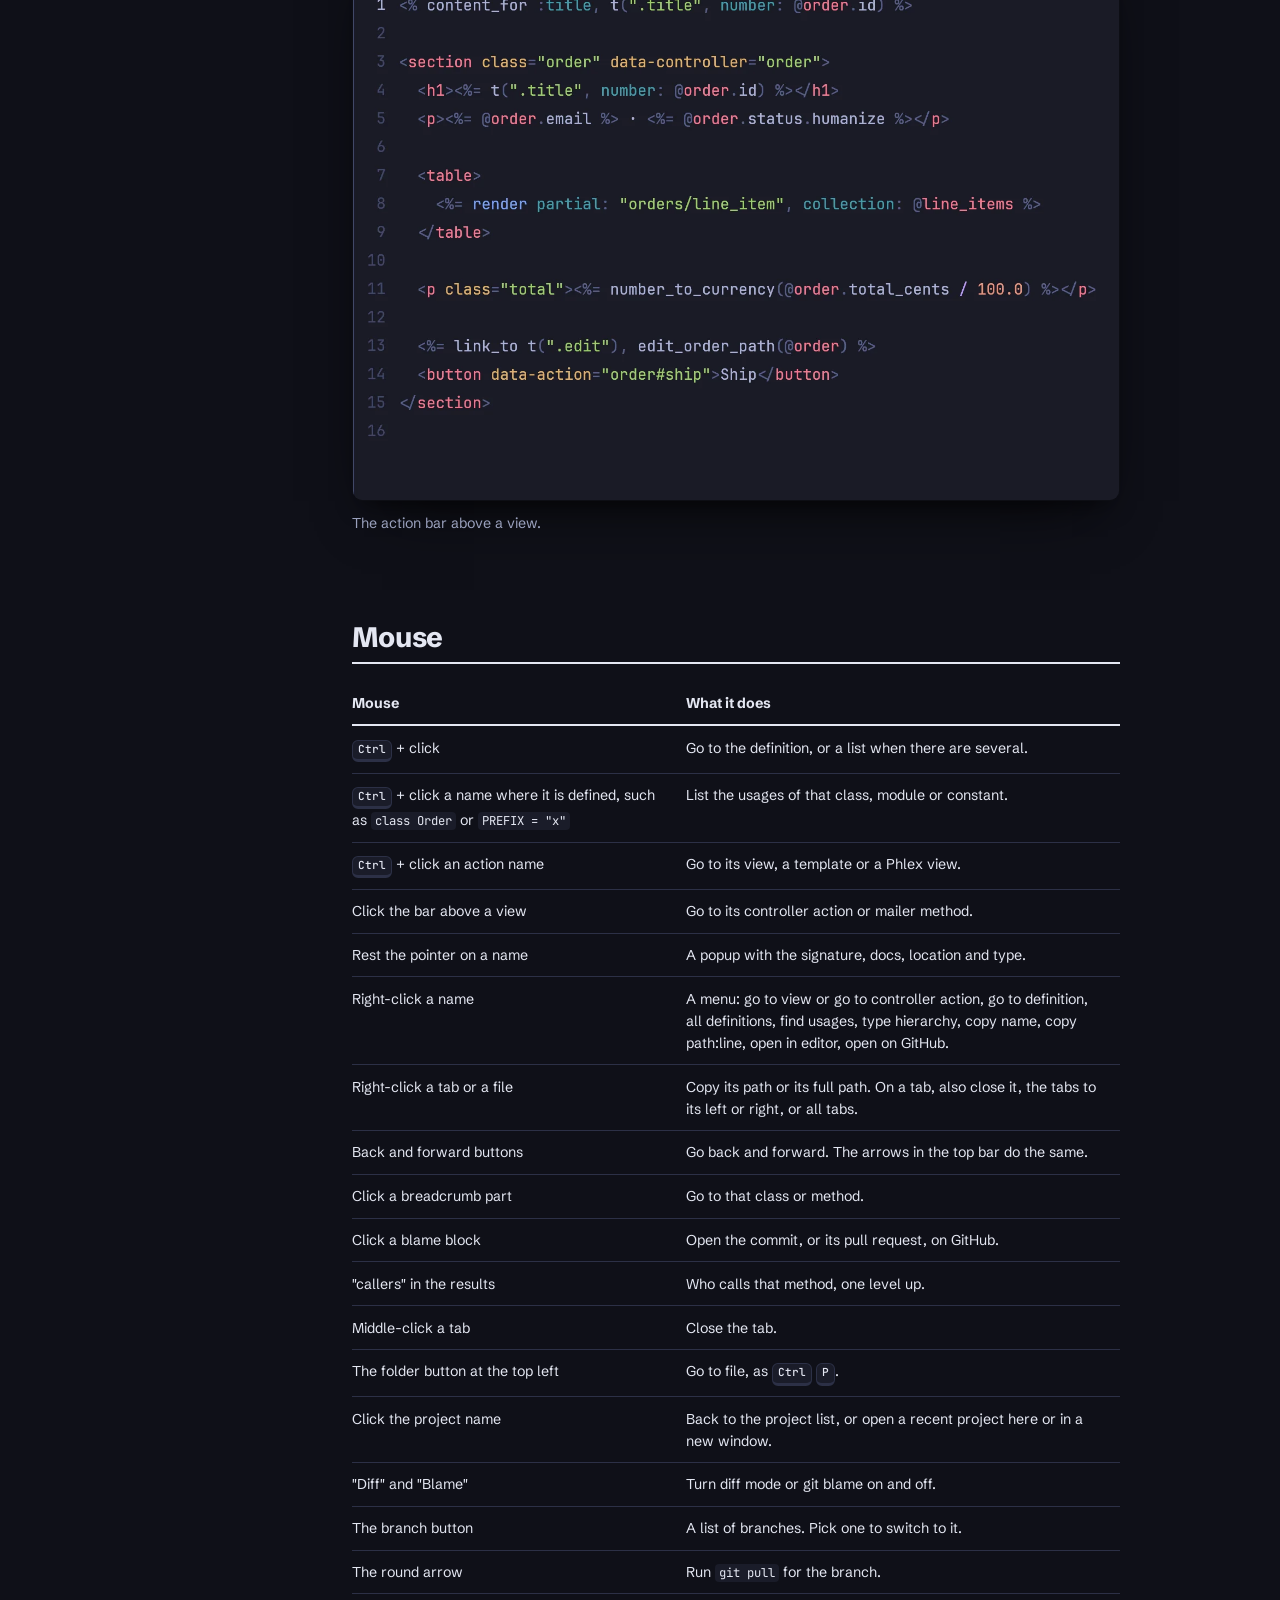
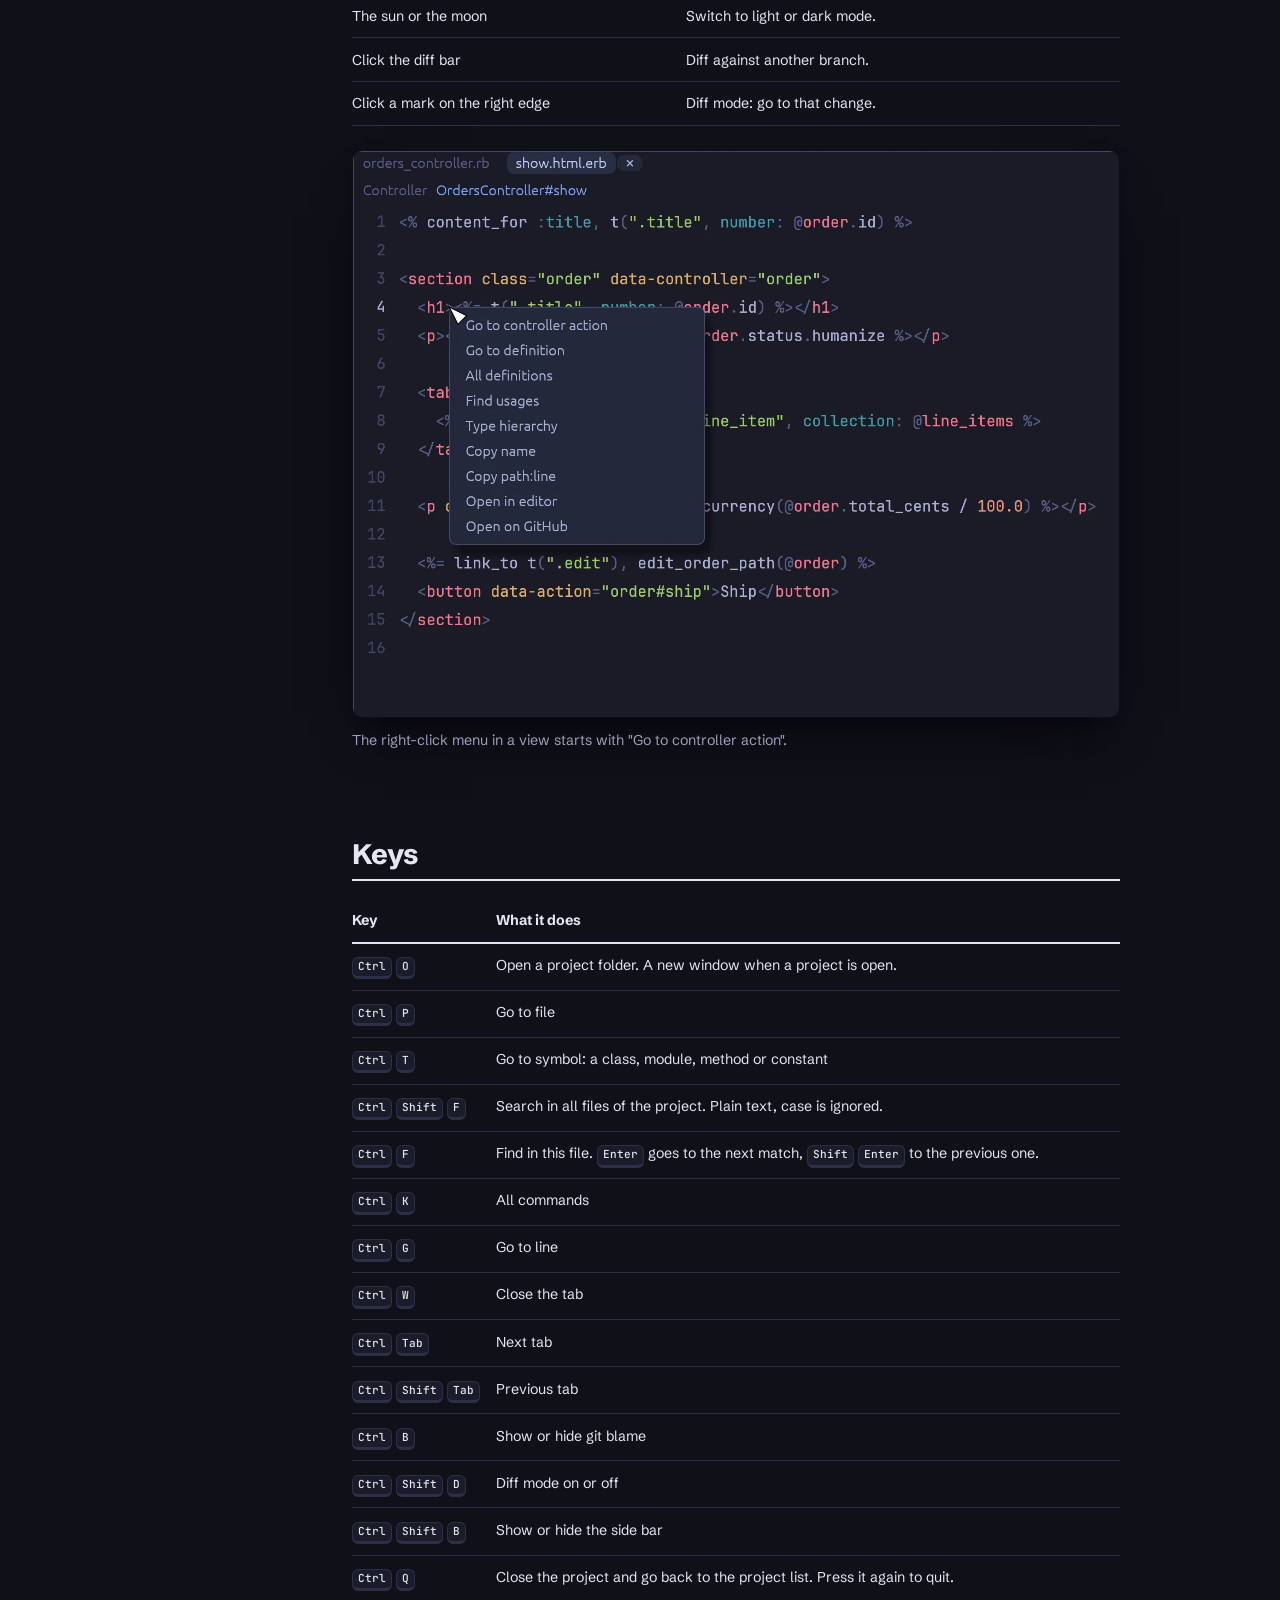
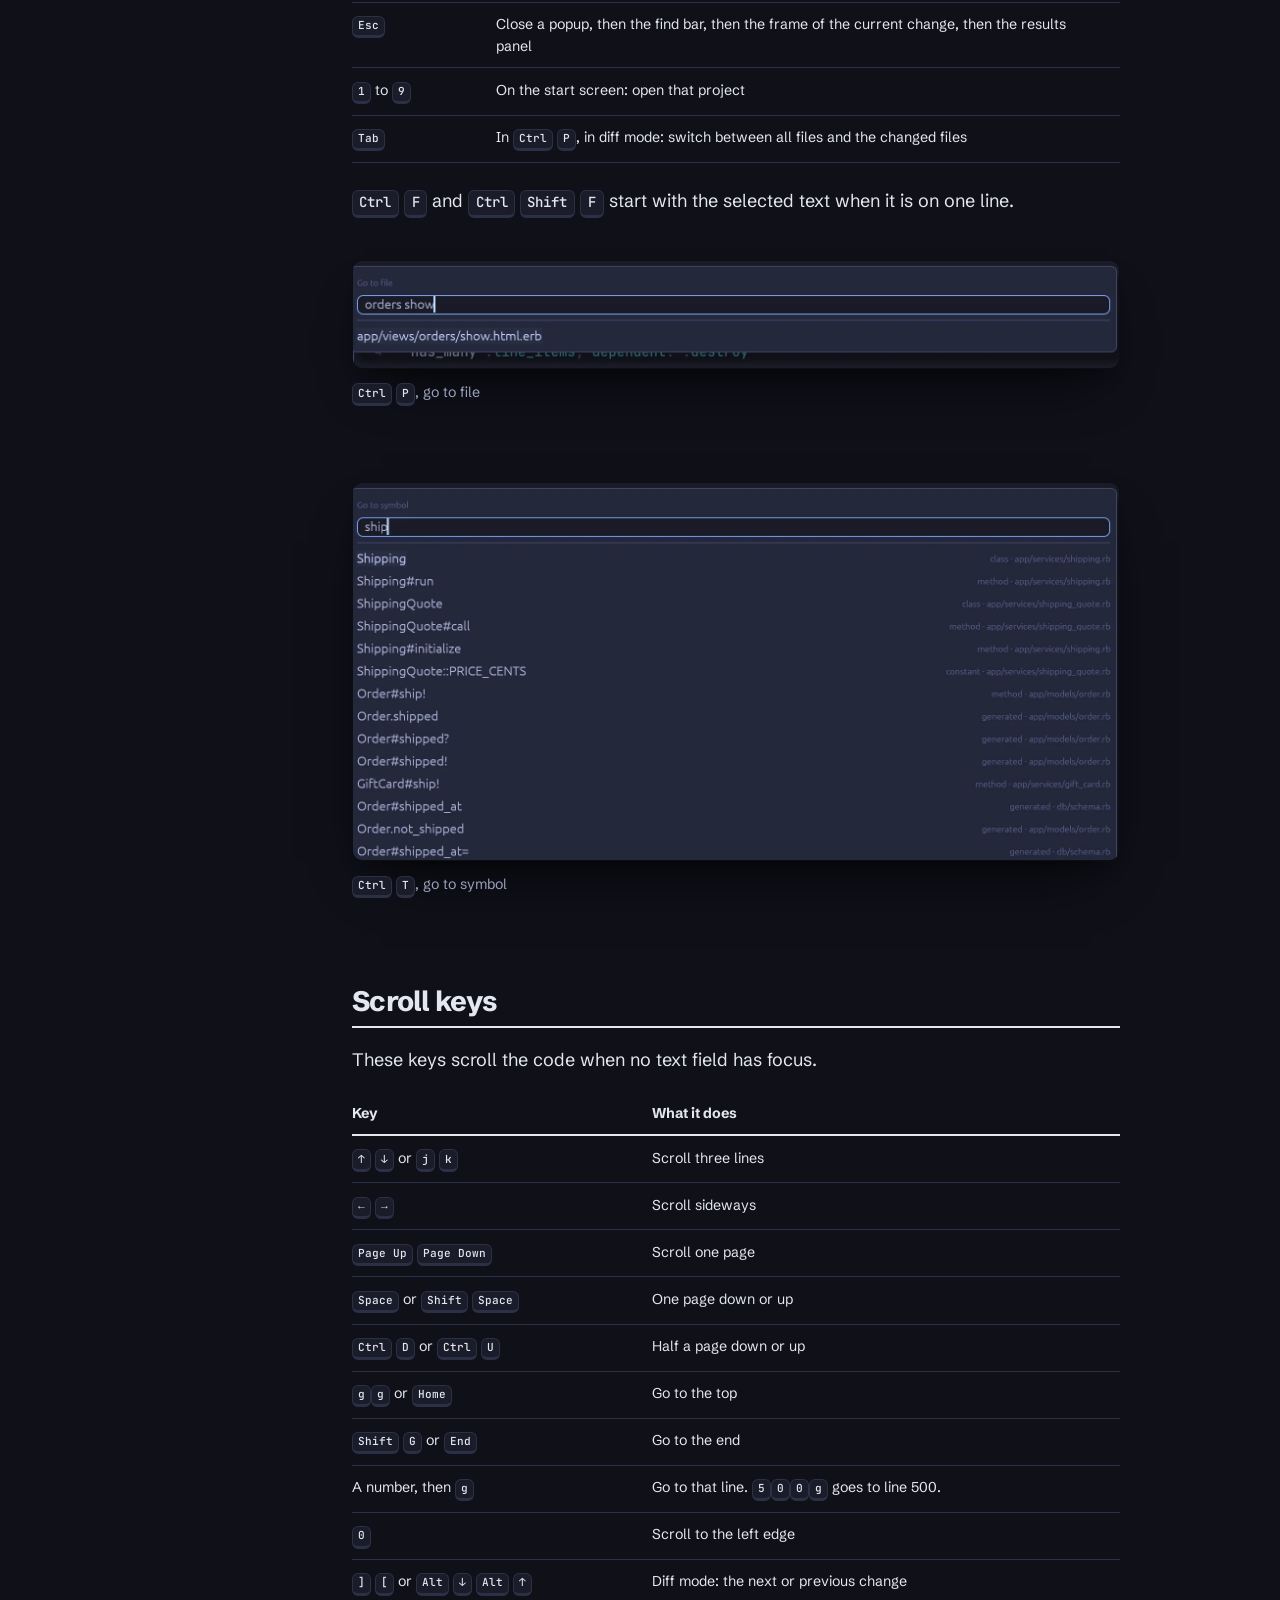
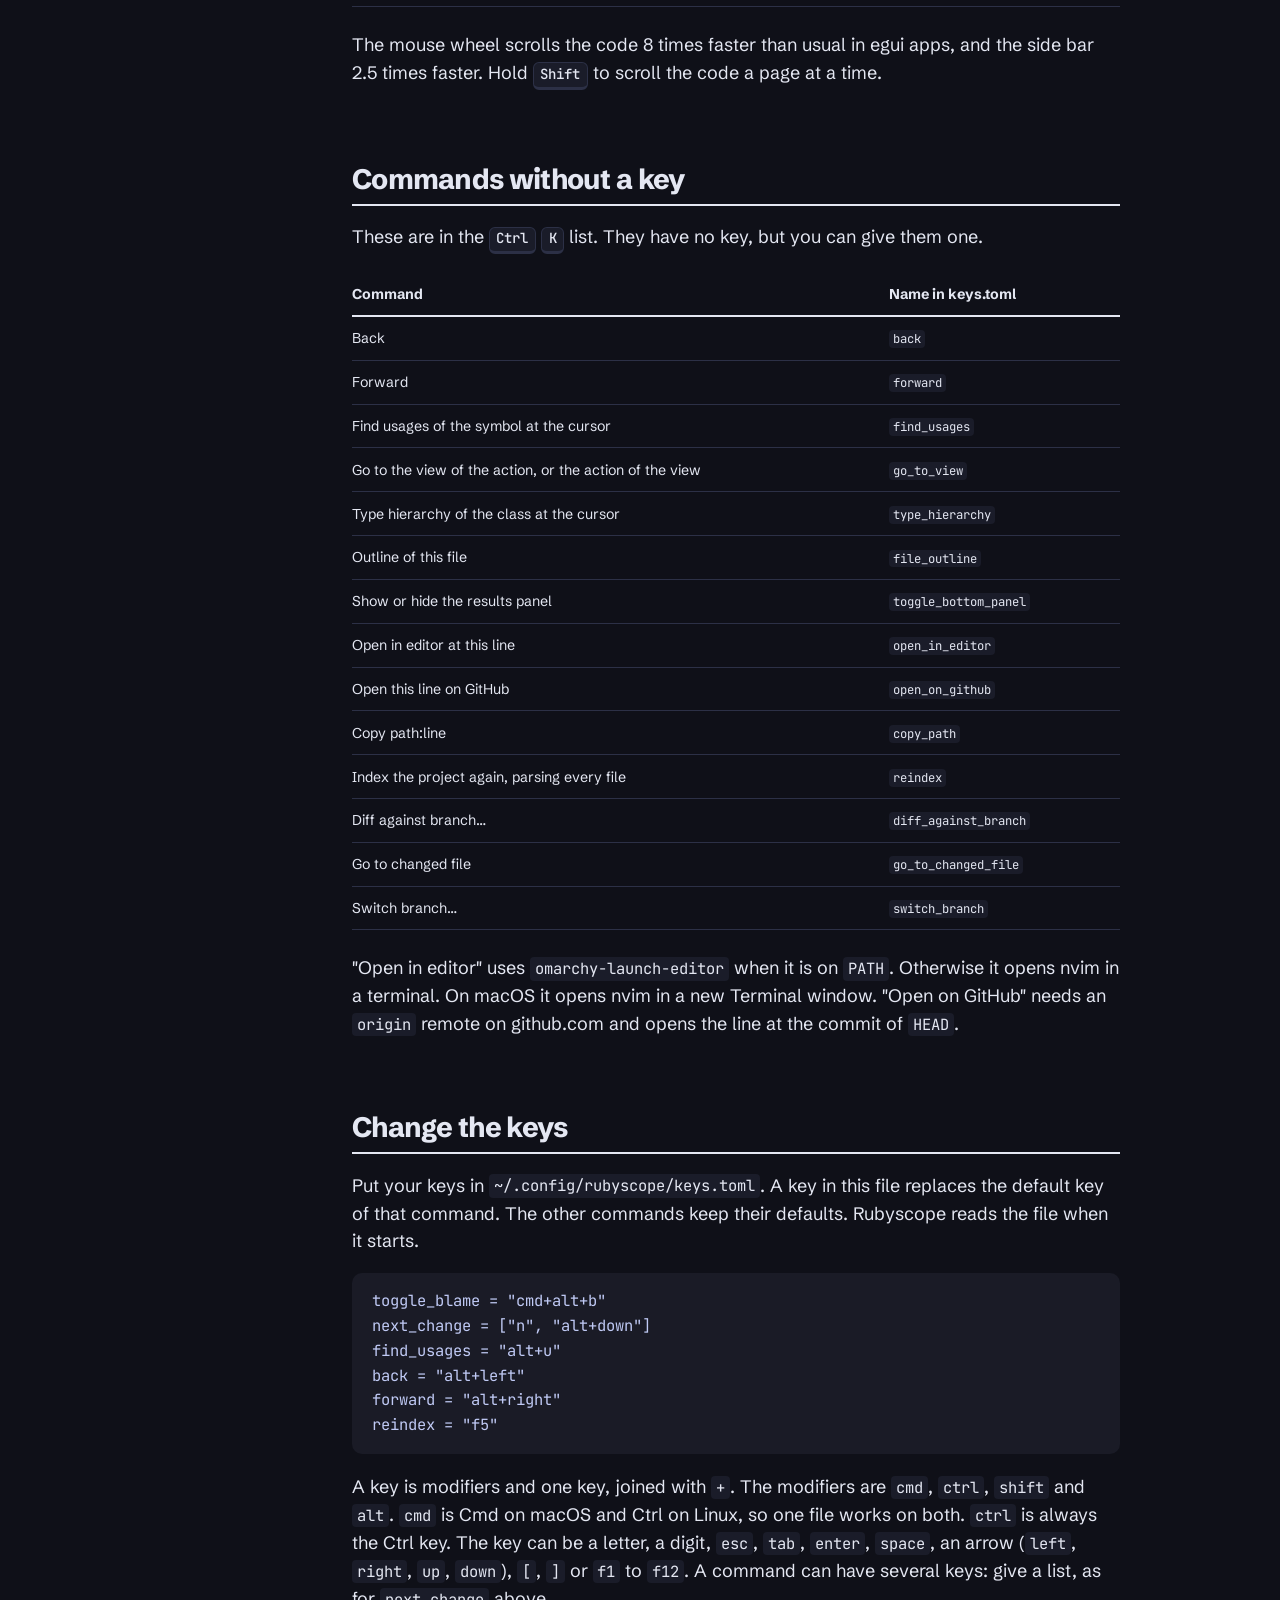
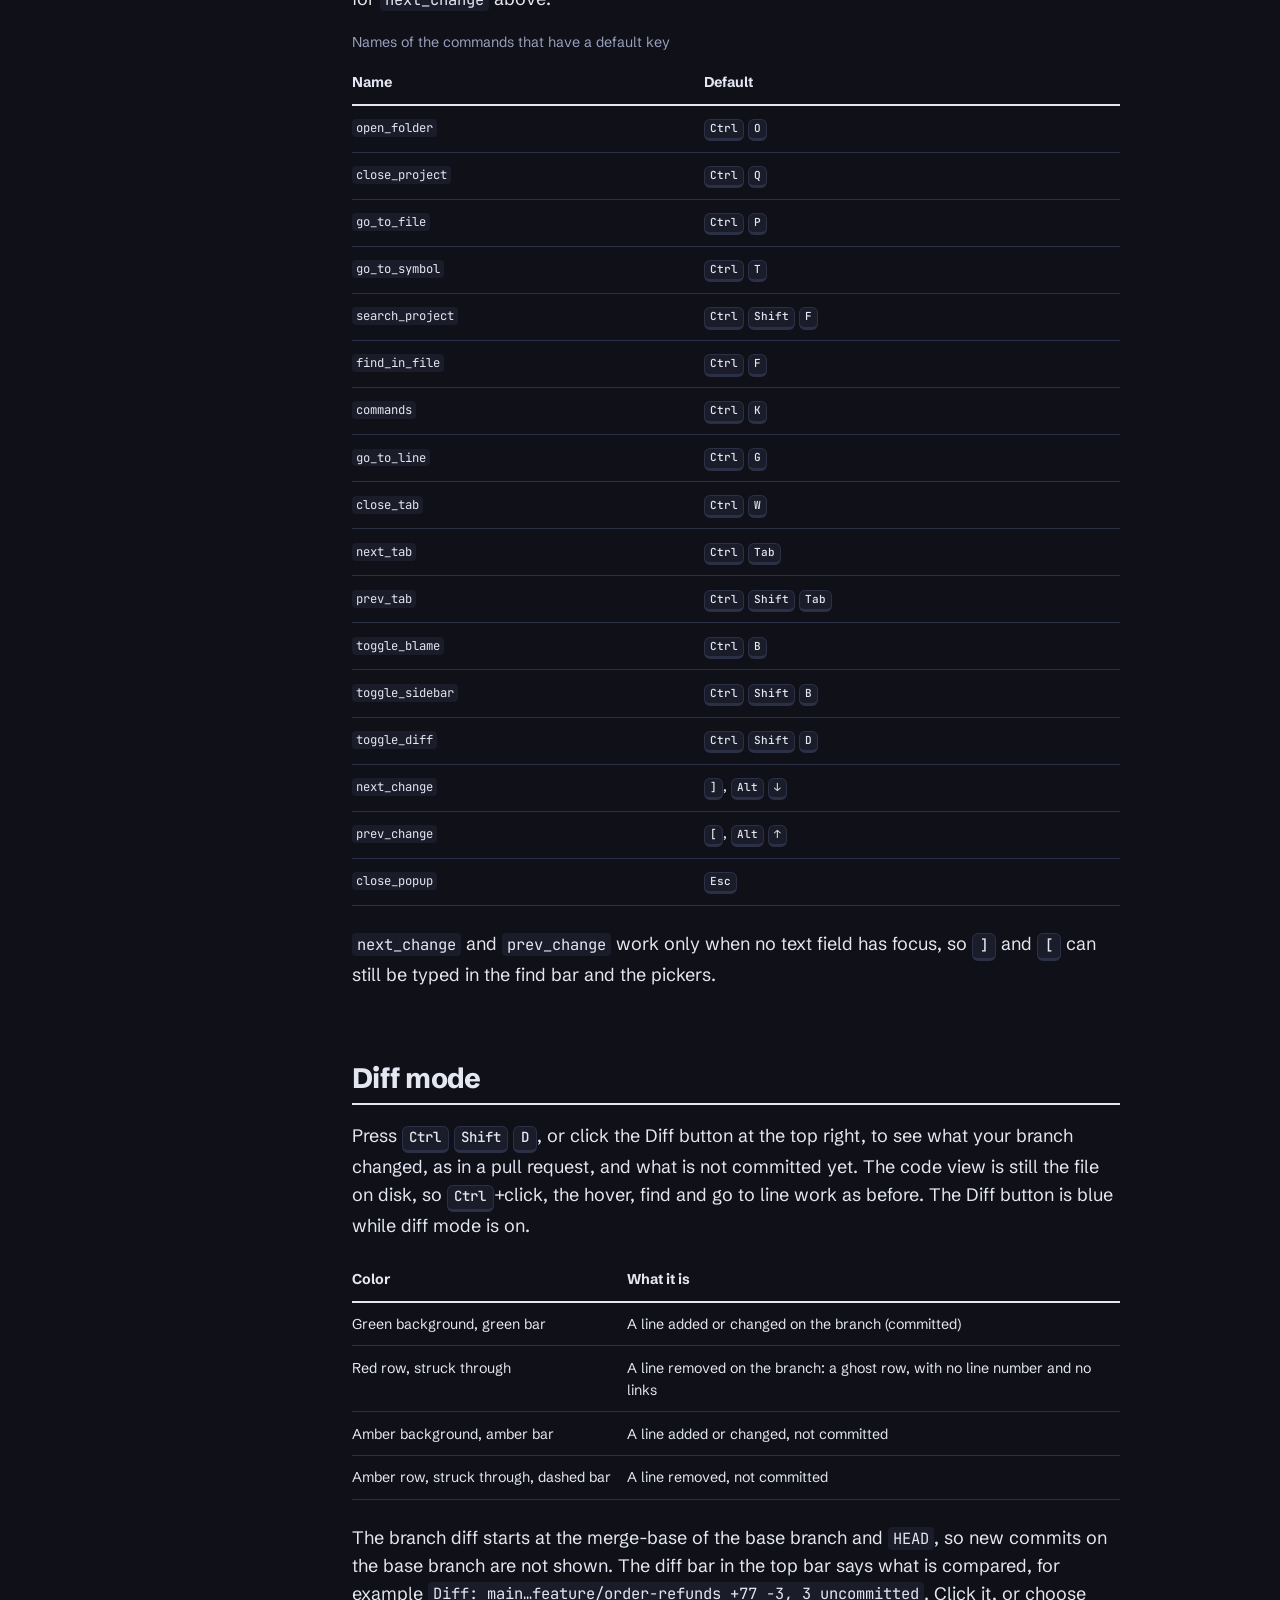
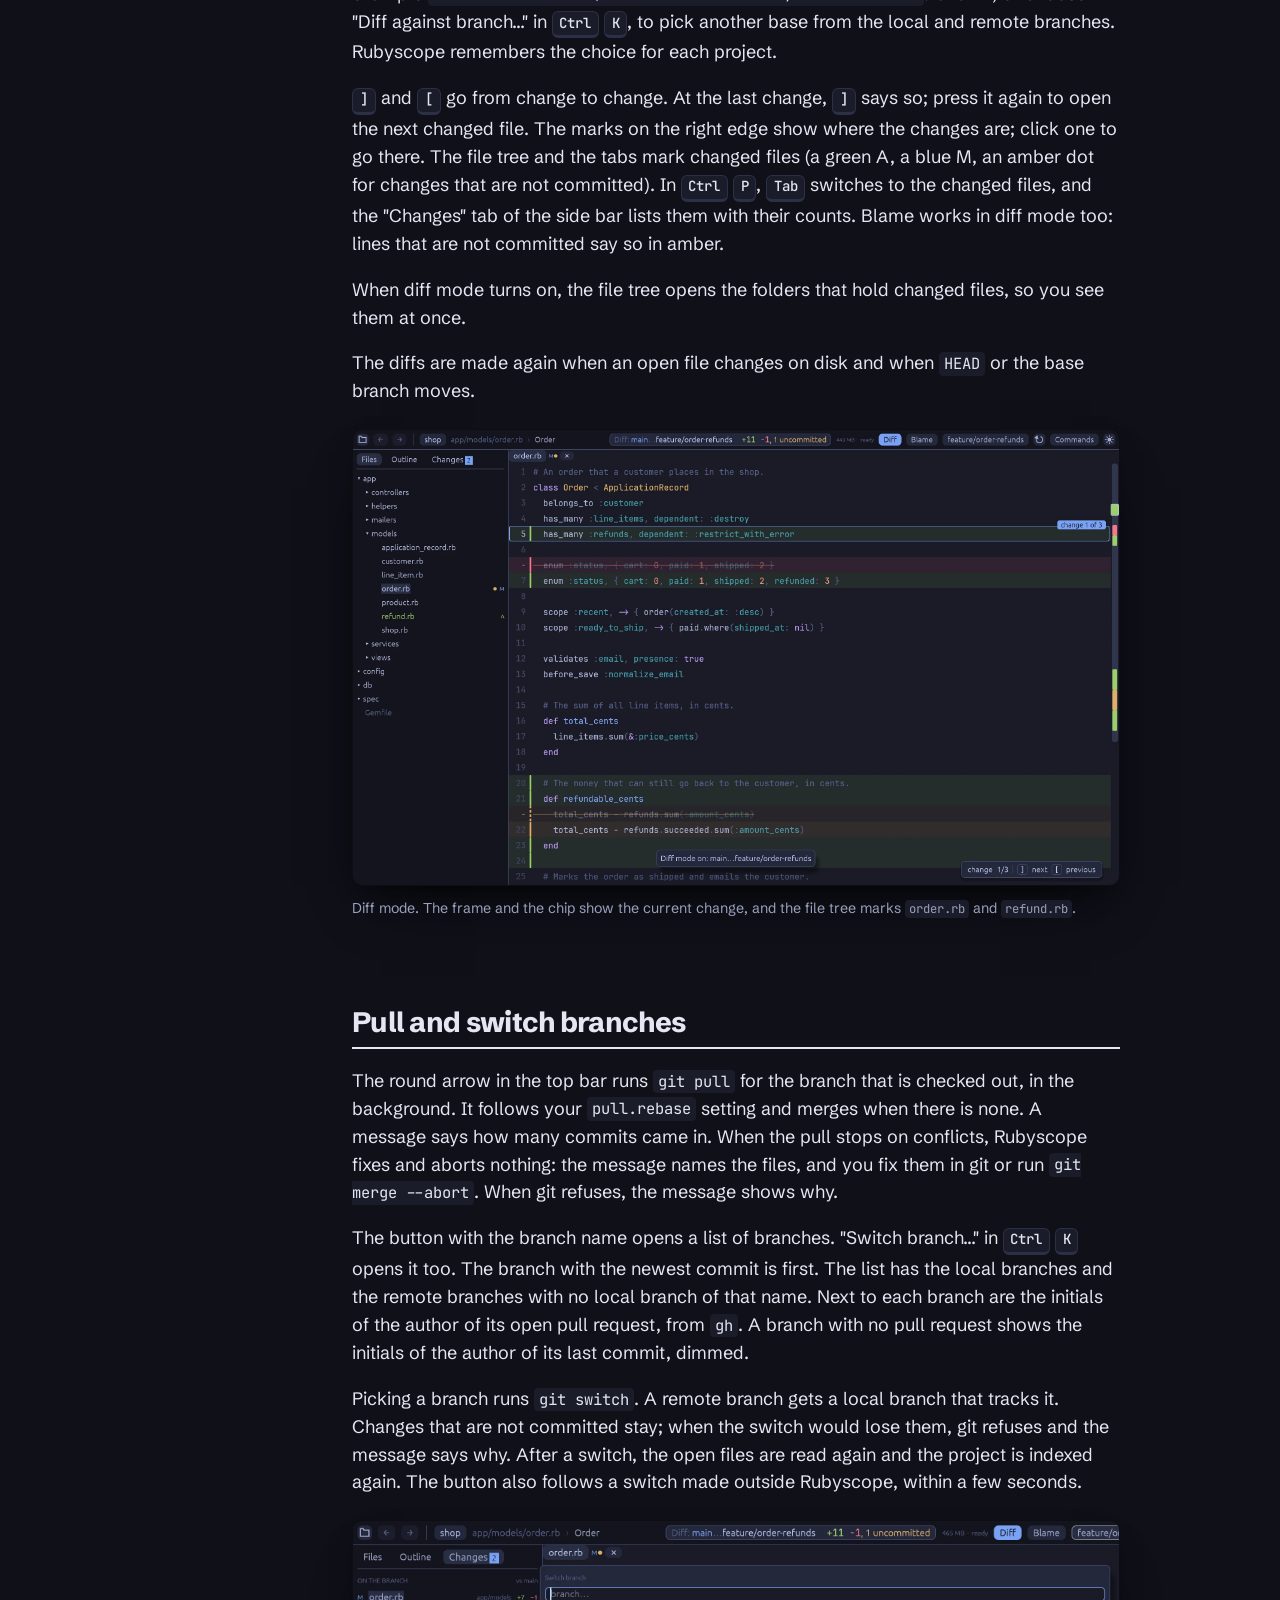
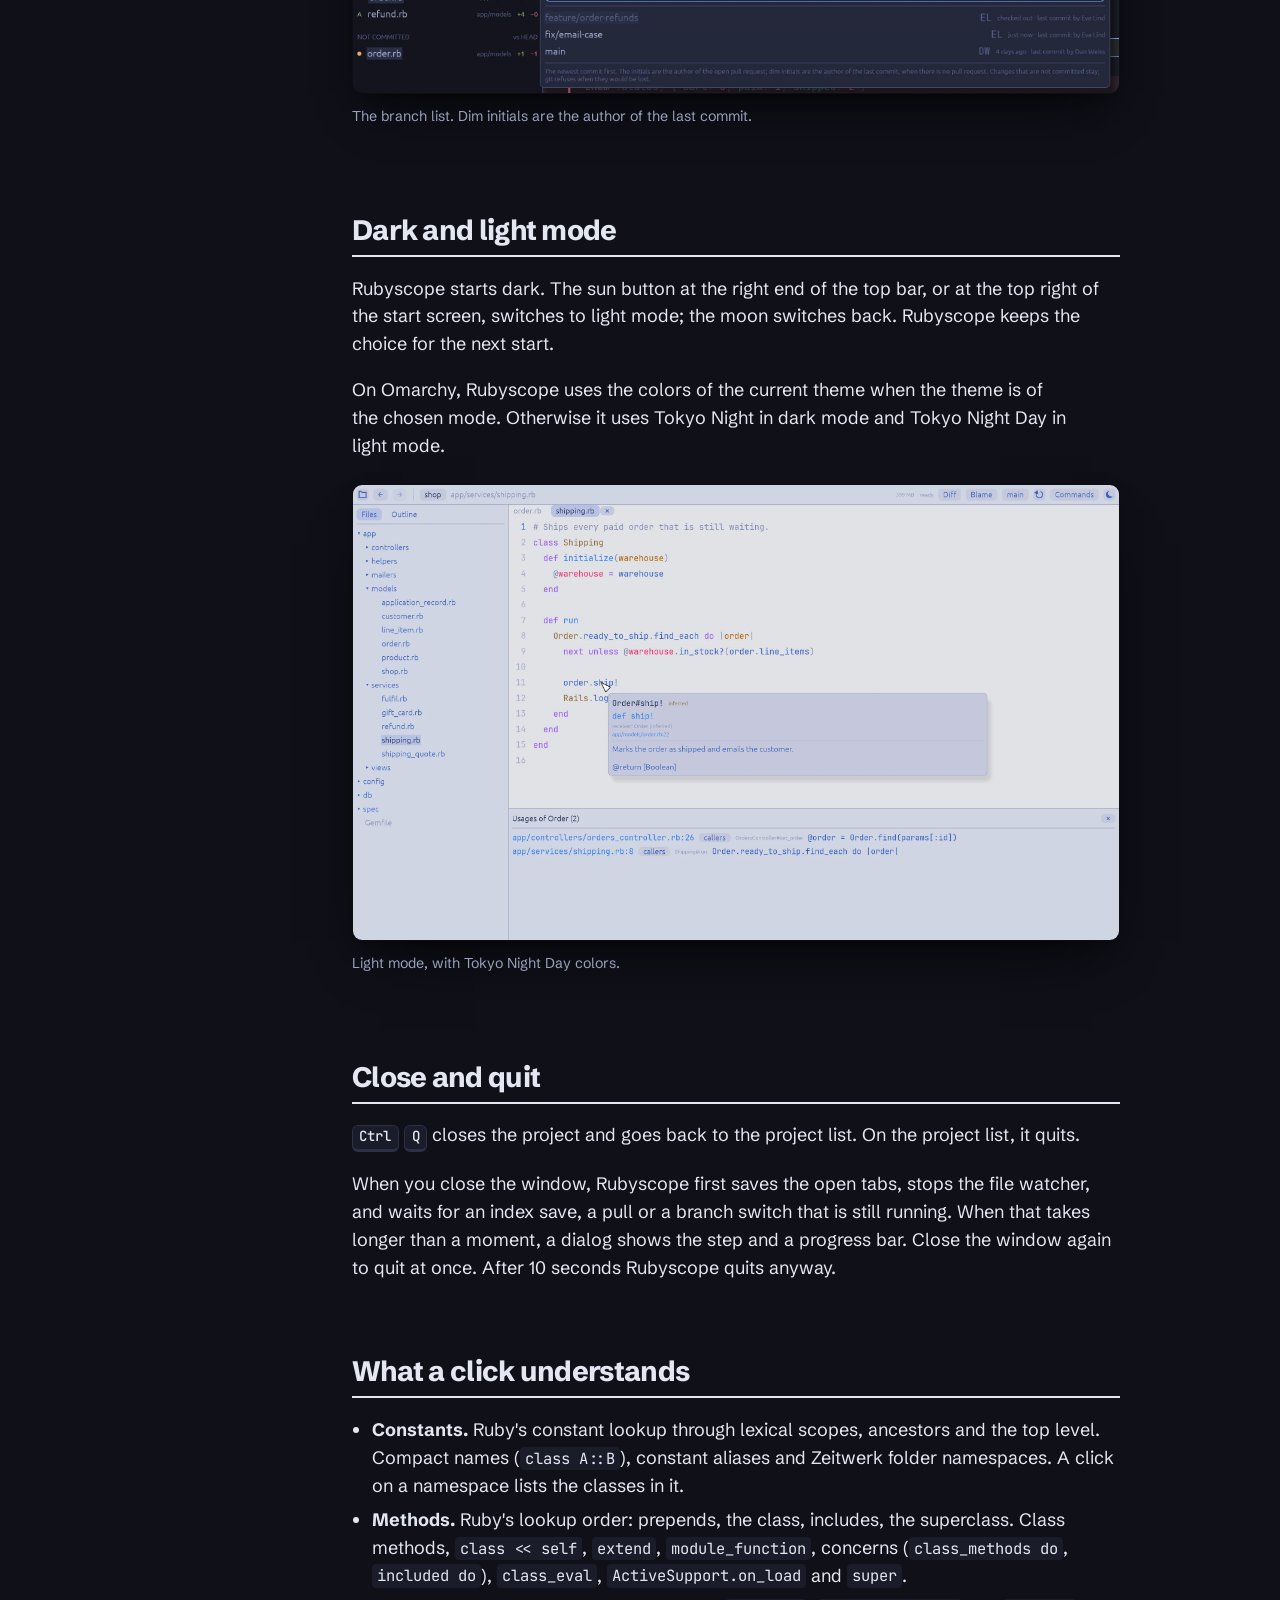
==== commit d4ec2b2b: "Update the web page and docs with the new features and screenshots The web page shows diff mode, pul" ====
--- a/webpage/docs/index.html
+++ b/webpage/docs/index.html
@@ -5,7 +5,7 @@
   <link rel="icon" href="../favicon.ico" type="image/x-icon" sizes="16x16 32x32 48x48 64x64 128x128 256x256">
   <meta name="viewport" content="width=device-width, initial-scale=1">
   <title>Docs: how to use Rubyscope, mouse and keys</title>
-  <meta name="description" content="How to install and use Rubyscope: open a project, go to definitions, find usages, git blame, every mouse action and keyboard shortcut, and how to change the keys.">
+  <meta name="description" content="How to install and use Rubyscope: open a project, go to definitions, find usages, git blame, diff mode, branches, dark and light mode, every mouse action and keyboard shortcut, and how to change the keys.">
   <link rel="preload" href="../fonts/schibsted-grotesk.woff2" as="font" type="font/woff2" crossorigin>
   <link rel="stylesheet" href="../css/site.css">
 </head>
@@ -38,6 +38,9 @@
         <li><a href="#commands">Commands without a key</a></li>
         <li><a href="#change-keys">Change the keys</a></li>
         <li><a href="#diff">Diff mode</a></li>
+        <li><a href="#branches">Pull and switch branches</a></li>
+        <li><a href="#mode">Dark and light mode</a></li>
+        <li><a href="#quit">Close and quit</a></li>
         <li><a href="#clicks">What a click understands</a></li>
         <li><a href="#index">The saved index</a></li>
         <li><a href="#limits">Limits</a></li>
@@ -73,10 +76,10 @@
           <tbody>
             <tr><td><code>ruby</code></td><td>Gems and the standard library in the index. Rubyscope asks mise or rbenv for the Ruby of the project, else it uses the <code>ruby</code> on <code>PATH</code>.</td></tr>
             <tr><td><code>bundle install</code></td><td>Clicks that go into gem source. Only installed gems are indexed.</td></tr>
-            <tr><td><code>git</code></td><td>Git blame and "Open on GitHub".</td></tr>
-            <tr><td><code>gh</code></td><td>A click on a blame block opens the pull request of the commit, not only the commit.</td></tr>
+            <tr><td><code>git</code></td><td>Git blame, diff mode, pull, switching branches and "Open on GitHub".</td></tr>
+            <tr><td><code>gh</code></td><td>A click on a blame block opens the pull request of the commit, not only the commit. The branch list shows who opened the pull request of each branch.</td></tr>
             <tr><td><code>fc-match</code></td><td>Linux: the system monospace font. macOS uses Menlo.</td></tr>
-            <tr><td>Omarchy</td><td>Colors from the current Omarchy theme. Without it, the colors are Tokyo Night.</td></tr>
+            <tr><td>Omarchy</td><td>Colors from the current Omarchy theme, when it is of the mode you chose (dark or light). Otherwise the colors are Tokyo Night or Tokyo Night Day.</td></tr>
           </tbody>
         </table>
       </section>
@@ -88,10 +91,16 @@
 rubyscope                                         <span class="c"># the current folder, or the start screen</span></code></pre>
         <ul>
           <li>With a file and no folder, the project is the nearest parent folder that has <code>.git</code> or a <code>Gemfile</code>.</li>
-          <li>With no arguments, Rubyscope opens the current folder when it has <code>.git</code> or a <code>Gemfile</code>. Otherwise it shows the start screen, with a path field, a "Browse…" button and your projects. Click a project or press its number to open it, and drag a project to change its number. The "…" button of a project renames it in the list or removes it.</li>
+          <li>With no arguments, Rubyscope opens the current folder when it has <code>.git</code> or a <code>Gemfile</code>. Otherwise it shows the start screen, with a path field, a "Browse…" button and your projects. Click a project or press its number (<kbd>1</kbd> to <kbd>9</kbd>) to open it, and drag a project to change its number. The "…" button of a project renames it in the list (the folder keeps its name) or removes it. A project shows its icon when it has one, such as <code>public/favicon.ico</code>. The sun and moon button at the top right switches between dark and light mode.</li>
           <li><kbd>Ctrl</kbd> <kbd>O</kbd> opens the system folder dialog. When a project is already open, the new one opens in a new window.</li>
+          <li>Click the project name in the top bar to go back to the project list, or to open a recent project in this window or a new one.</li>
           <li>Rubyscope remembers the open tabs of each project and opens them again next time.</li>
         </ul>
+        <figure class="shot narrow">
+          <img src="../img/shots/start-screen.webp" width="1320" height="1000" loading="lazy"
+               alt="The start screen with a path field, Open and Browse buttons, and three numbered project cards.">
+          <figcaption>The start screen. Press a number to open that project.</figcaption>
+        </figure>
       </section>
 
       <section id="first-steps">
@@ -103,8 +112,9 @@
           <li>Go back with the mouse back button or the back button in the top bar. The forward button goes forward again.</li>
           <li>Right-click a name and choose "Find usages". The results panel opens at the bottom. For a method, the "callers" button on a row shows who calls the method around that row.</li>
           <li>Rest the pointer on a name for half a second. A popup shows the signature, the docs, where it is defined, the type Rubyscope found and how sure it is.</li>
-          <li>Press <kbd>Ctrl</kbd> <kbd>B</kbd> to show git blame. Newer commits get a stronger blue. Click a blame line to open the commit, or its pull request, on GitHub.</li>
+          <li>Press <kbd>Ctrl</kbd> <kbd>B</kbd>, or click Blame in the top bar, to show git blame. Newer commits get a stronger blue. Click a blame line to open the commit, or its pull request, on GitHub.</li>
           <li>Press <kbd>Ctrl</kbd> <kbd>K</kbd> to see every command.</li>
+          <li>Press <kbd>Ctrl</kbd> <kbd>Shift</kbd> <kbd>D</kbd>, or click Diff, to see what your branch changed. <kbd>]</kbd> and <kbd>[</kbd> go from change to change. See <a href="#diff">Diff mode</a>.</li>
         </ol>
         <figure class="shot">
           <img src="../img/shots/hover.webp" width="1658" height="960" loading="lazy"
@@ -118,14 +128,19 @@
         <table>
           <thead><tr><th scope="col">Part</th><th scope="col">What it has</th></tr></thead>
           <tbody>
-            <tr><td>Top bar</td><td>Back and forward, the project name, the file path, the breadcrumb, the "Commands" button, the pull button (a round arrow: <code>git pull</code> for the branch; on conflicts it names the files and fixes nothing), the branch button (a list of branches, newest first, with the initials of the pull request author; a click runs <code>git switch</code>), the "Diff" button and the index status. The breadcrumb shows the class and method at the cursor. Click a part to go there.</td></tr>
-            <tr><td>Side bar</td><td>"Files" is the file tree. "Outline" lists the classes, modules, methods and constants of the open file.</td></tr>
+            <tr><td>Top bar</td><td>From the left: the folder button (Go to file), back and forward, the project name (a menu to go back to the project list or open another project), the file path and the breadcrumb. The breadcrumb shows the class and method at the cursor; click a part to go there. On the right: the diff bar in diff mode, the index numbers and the RAM that Rubyscope uses, the "Diff" and "Blame" buttons (blue while on), the branch button, the pull button (a round arrow), "Commands" and the sun and moon button. Rest the pointer on a number or a button to see what it means.</td></tr>
+            <tr><td>Side bar</td><td>"Files" is the file tree. "Outline" lists the classes, modules, methods and constants of the open file. In diff mode a third tab, "Changes", lists the changed files.</td></tr>
             <tr><td>Tabs</td><td>One tab for each open file. Middle-click a tab to close it. Right-click it for more.</td></tr>
             <tr><td>Action bar</td><td>Only in a view file: a link to its controller action or mailer method, for example <code>OrdersController#show</code>. It does not scroll with the code.</td></tr>
             <tr><td>Code</td><td>Drag to select text. Double-click selects a word. <kbd>Ctrl</kbd> <kbd>C</kbd> copies.</td></tr>
             <tr><td>Results panel</td><td>Usages, search results and the type hierarchy. The type hierarchy shows the ancestors in method lookup order, and the subclasses and includers.</td></tr>
           </tbody>
         </table>
+        <figure class="shot">
+          <img src="../img/shots/top-bar.webp" width="2560" height="64" loading="lazy"
+               alt="The top bar: folder, back, forward, shop, app/models/order.rb › Order, the diff bar, 465 MB, ready, Diff, Blame, feature/order-refunds, the pull arrow, Commands and the sun.">
+          <figcaption>The top bar in diff mode.</figcaption>
+        </figure>
         <figure class="shot">
           <img src="../img/shots/view-from-action.webp" width="1402" height="1036" loading="lazy"
                alt="A view file with the action bar above the code, linking to OrdersController#show.">
@@ -150,6 +165,14 @@
             <tr><td>Click a blame block</td><td>Open the commit, or its pull request, on GitHub.</td></tr>
             <tr><td>"callers" in the results</td><td>Who calls that method, one level up.</td></tr>
             <tr><td>Middle-click a tab</td><td>Close the tab.</td></tr>
+            <tr><td>The folder button at the top left</td><td>Go to file, as <kbd>Ctrl</kbd> <kbd>P</kbd>.</td></tr>
+            <tr><td>Click the project name</td><td>Back to the project list, or open a recent project here or in a new window.</td></tr>
+            <tr><td>"Diff" and "Blame"</td><td>Turn diff mode or git blame on and off.</td></tr>
+            <tr><td>The branch button</td><td>A list of branches. Pick one to switch to it.</td></tr>
+            <tr><td>The round arrow</td><td>Run <code>git pull</code> for the branch.</td></tr>
+            <tr><td>The sun or the moon</td><td>Switch to light or dark mode.</td></tr>
+            <tr><td>Click the diff bar</td><td>Diff against another branch.</td></tr>
+            <tr><td>Click a mark on the right edge</td><td>Diff mode: go to that change.</td></tr>
           </tbody>
         </table>
         <figure class="shot">
@@ -179,6 +202,8 @@
             <tr><td><kbd>Ctrl</kbd> <kbd>Shift</kbd> <kbd>B</kbd></td><td>Show or hide the side bar</td></tr>
             <tr><td><kbd>Ctrl</kbd> <kbd>Q</kbd></td><td>Close the project and go back to the project list. Press it again to quit.</td></tr>
             <tr><td><kbd>Esc</kbd></td><td>Close a popup, then the find bar, then the frame of the current change, then the results panel</td></tr>
+            <tr><td><kbd>1</kbd> to <kbd>9</kbd></td><td>On the start screen: open that project</td></tr>
+            <tr><td><kbd>Tab</kbd></td><td>In <kbd>Ctrl</kbd> <kbd>P</kbd>, in diff mode: switch between all files and the changed files</td></tr>
           </tbody>
         </table>
         <p><kbd>Ctrl</kbd> <kbd>F</kbd> and <kbd>Ctrl</kbd> <kbd>Shift</kbd> <kbd>F</kbd> start with the selected text when it is on one line.</p>
@@ -214,7 +239,7 @@
             <tr><td><kbd>]</kbd> <kbd>[</kbd> or <kbd>Alt</kbd> <kbd>↓</kbd> <kbd>Alt</kbd> <kbd>↑</kbd></td><td>Diff mode: the next or previous change</td></tr>
           </tbody>
         </table>
-        <p>The mouse wheel scrolls three times faster than usual in egui apps. Hold <kbd>Shift</kbd> to scroll a page at a time.</p>
+        <p>The mouse wheel scrolls the code 8 times faster than usual in egui apps, and the side bar 2.5 times faster. Hold <kbd>Shift</kbd> to scroll the code a page at a time.</p>
       </section>
 
       <section id="commands">
@@ -236,6 +261,7 @@
             <tr><td>Index the project again, parsing every file</td><td><code>reindex</code></td></tr>
             <tr><td>Diff against branch…</td><td><code>diff_against_branch</code></td></tr>
             <tr><td>Go to changed file</td><td><code>go_to_changed_file</code></td></tr>
+            <tr><td>Switch branch…</td><td><code>switch_branch</code></td></tr>
           </tbody>
         </table>
         <p>"Open in editor" uses <code>omarchy-launch-editor</code> when it is on <code>PATH</code>. Otherwise it opens nvim in a terminal. On macOS it opens nvim in a new Terminal window. "Open on GitHub" needs an <code>origin</code> remote on github.com and opens the line at the commit of <code>HEAD</code>.</p>
@@ -256,6 +282,7 @@
           <thead><tr><th scope="col">Name</th><th scope="col">Default</th></tr></thead>
           <tbody>
             <tr><td><code>open_folder</code></td><td><kbd>Ctrl</kbd> <kbd>O</kbd></td></tr>
+            <tr><td><code>close_project</code></td><td><kbd>Ctrl</kbd> <kbd>Q</kbd></td></tr>
             <tr><td><code>go_to_file</code></td><td><kbd>Ctrl</kbd> <kbd>P</kbd></td></tr>
             <tr><td><code>go_to_symbol</code></td><td><kbd>Ctrl</kbd> <kbd>T</kbd></td></tr>
             <tr><td><code>search_project</code></td><td><kbd>Ctrl</kbd> <kbd>Shift</kbd> <kbd>F</kbd></td></tr>
@@ -290,7 +317,42 @@
         </table>
         <p>The branch diff starts at the merge-base of the base branch and <code>HEAD</code>, so new commits on the base branch are not shown. The diff bar in the top bar says what is compared, for example <code>Diff: main…feature/order-refunds +77 −3, 3 uncommitted</code>. Click it, or choose "Diff against branch…" in <kbd>Ctrl</kbd> <kbd>K</kbd>, to pick another base from the local and remote branches. Rubyscope remembers the choice for each project.</p>
         <p><kbd>]</kbd> and <kbd>[</kbd> go from change to change. At the last change, <kbd>]</kbd> says so; press it again to open the next changed file. The marks on the right edge show where the changes are; click one to go there. The file tree and the tabs mark changed files (a green A, a blue M, an amber dot for changes that are not committed). In <kbd>Ctrl</kbd> <kbd>P</kbd>, <kbd>Tab</kbd> switches to the changed files, and the "Changes" tab of the side bar lists them with their counts. Blame works in diff mode too: lines that are not committed say so in amber.</p>
+        <p>When diff mode turns on, the file tree opens the folders that hold changed files, so you see them at once.</p>
         <p>The diffs are made again when an open file changes on disk and when <code>HEAD</code> or the base branch moves.</p>
+        <figure class="shot">
+          <img src="../img/shots/diff.webp" width="2560" height="1520" loading="lazy"
+               alt="order.rb in diff mode, with green added lines, a red removed row, an amber line that is not committed, and marks on the right edge.">
+          <figcaption>Diff mode. The frame and the chip show the current change, and the file tree marks <code>order.rb</code> and <code>refund.rb</code>.</figcaption>
+        </figure>
+      </section>
+
+      <section id="branches">
+        <h2>Pull and switch branches</h2>
+        <p>The round arrow in the top bar runs <code>git pull</code> for the branch that is checked out, in the background. It follows your <code>pull.rebase</code> setting and merges when there is none. A message says how many commits came in. When the pull stops on conflicts, Rubyscope fixes and aborts nothing: the message names the files, and you fix them in git or run <code>git merge --abort</code>. When git refuses, the message shows why.</p>
+        <p>The button with the branch name opens a list of branches. "Switch branch…" in <kbd>Ctrl</kbd> <kbd>K</kbd> opens it too. The branch with the newest commit is first. The list has the local branches and the remote branches with no local branch of that name. Next to each branch are the initials of the author of its open pull request, from <code>gh</code>. A branch with no pull request shows the initials of the author of its last commit, dimmed.</p>
+        <p>Picking a branch runs <code>git switch</code>. A remote branch gets a local branch that tracks it. Changes that are not committed stay; when the switch would lose them, git refuses and the message says why. After a switch, the open files are read again and the project is indexed again. The button also follows a switch made outside Rubyscope, within a few seconds.</p>
+        <figure class="shot">
+          <img src="../img/shots/branches.webp" width="2100" height="470" loading="lazy"
+               alt="The branch list under the branch button, with three branches and the initials of their authors.">
+          <figcaption>The branch list. Dim initials are the author of the last commit.</figcaption>
+        </figure>
+      </section>
+
+      <section id="mode">
+        <h2>Dark and light mode</h2>
+        <p>Rubyscope starts dark. The sun button at the right end of the top bar, or at the top right of the start screen, switches to light mode; the moon switches back. Rubyscope keeps the choice for the next start.</p>
+        <p>On Omarchy, Rubyscope uses the colors of the current theme when the theme is of the chosen mode. Otherwise it uses Tokyo Night in dark mode and Tokyo Night Day in light mode.</p>
+        <figure class="shot">
+          <img src="../img/shots/light.webp" width="2560" height="1520" loading="lazy"
+               alt="Rubyscope in light mode, with a hover popup and the usages panel.">
+          <figcaption>Light mode, with Tokyo Night Day colors.</figcaption>
+        </figure>
+      </section>
+
+      <section id="quit">
+        <h2>Close and quit</h2>
+        <p><kbd>Ctrl</kbd> <kbd>Q</kbd> closes the project and goes back to the project list. On the project list, it quits.</p>
+        <p>When you close the window, Rubyscope first saves the open tabs, stops the file watcher, and waits for an index save, a pull or a branch switch that is still running. When that takes longer than a moment, a dialog shows the step and a progress bar. Close the window again to quit at once. After 10 seconds Rubyscope quits anyway.</p>
       </section>
 
       <section id="clicks">
@@ -346,6 +408,7 @@
             <tr><td><code>~/.local/state/rubyscope/recent.json</code></td><td>The projects of the start screen, in your order, with the names you gave them</td></tr>
             <tr><td><code>~/.local/state/rubyscope/session*.json</code></td><td>The open tabs of each project</td></tr>
             <tr><td><code>~/.local/state/rubyscope/diff*.json</code></td><td>The base branch of diff mode for each project</td></tr>
+            <tr><td><code>~/.local/state/rubyscope/mode</code></td><td>Dark or light mode</td></tr>
           </tbody>
         </table>
         <p>It reads <code>~/.config/rubyscope/keys.toml</code> for keys and the current Omarchy theme for colors.</p>
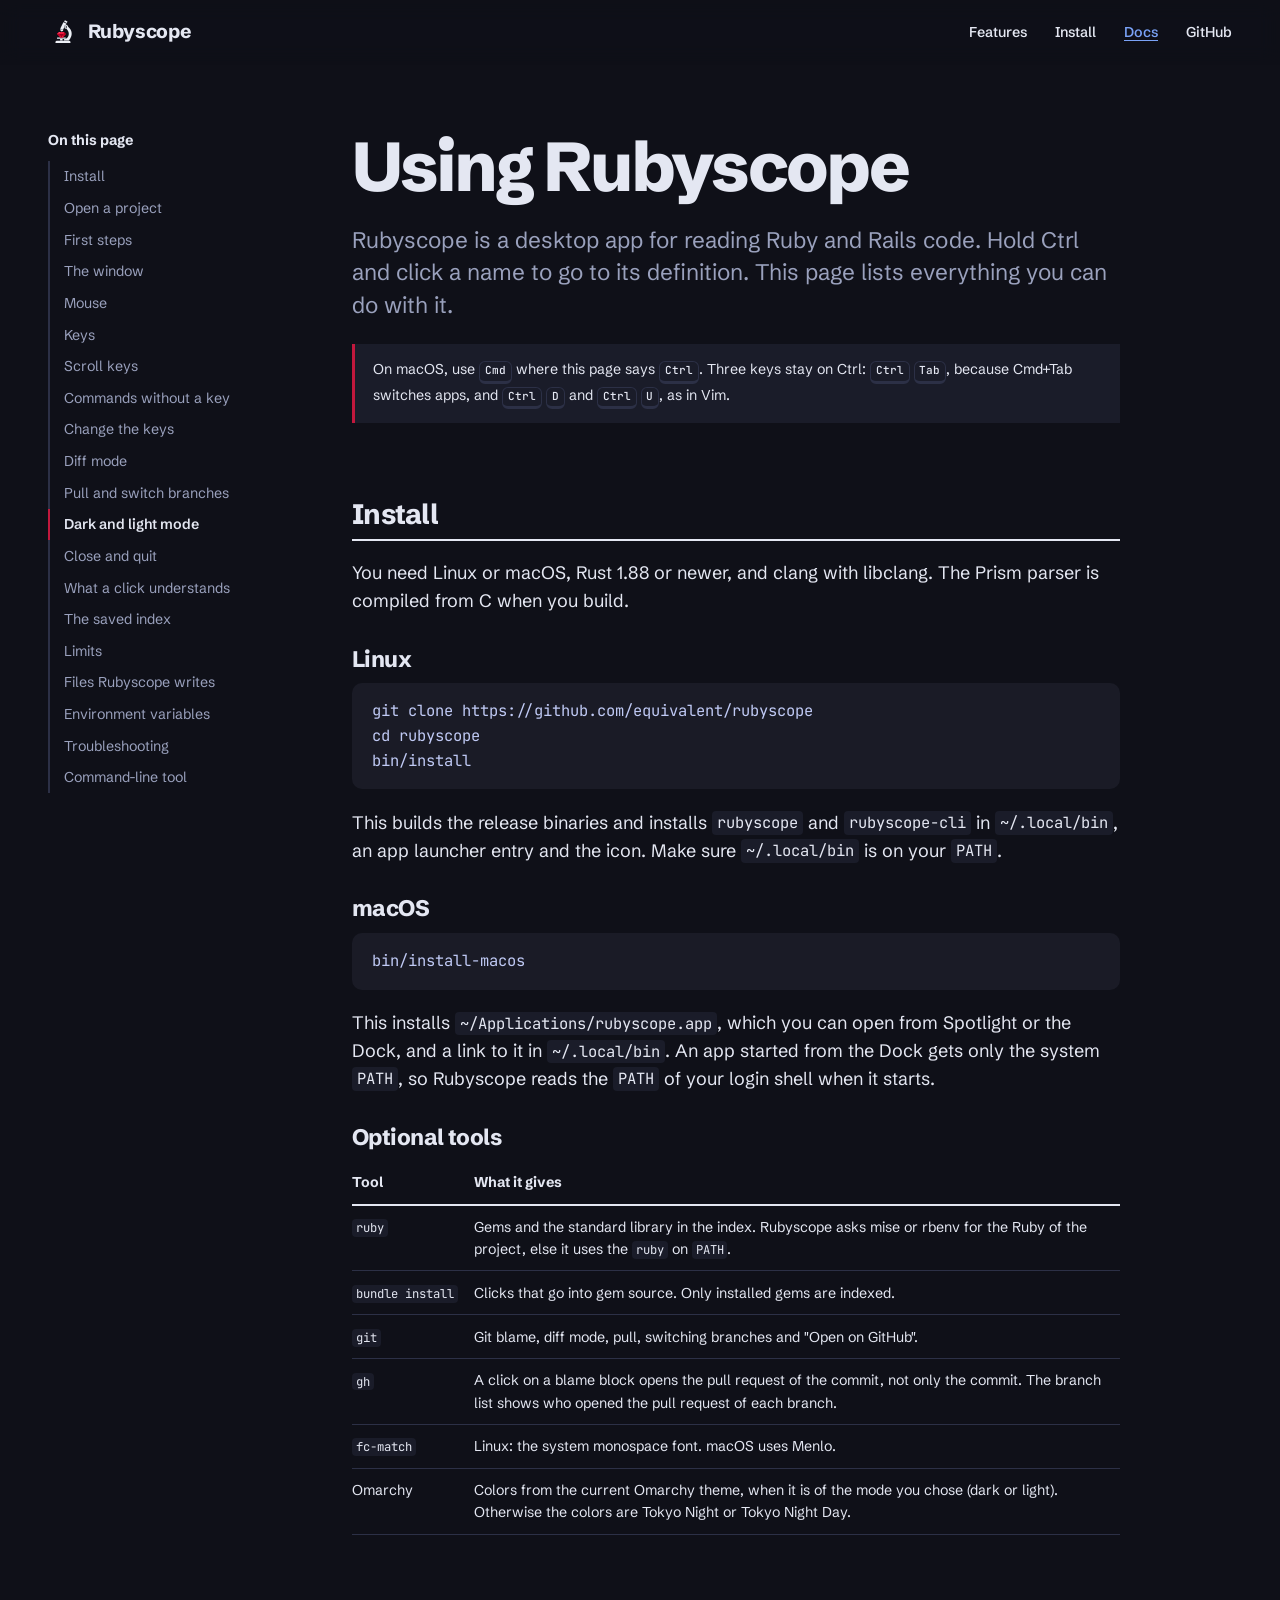
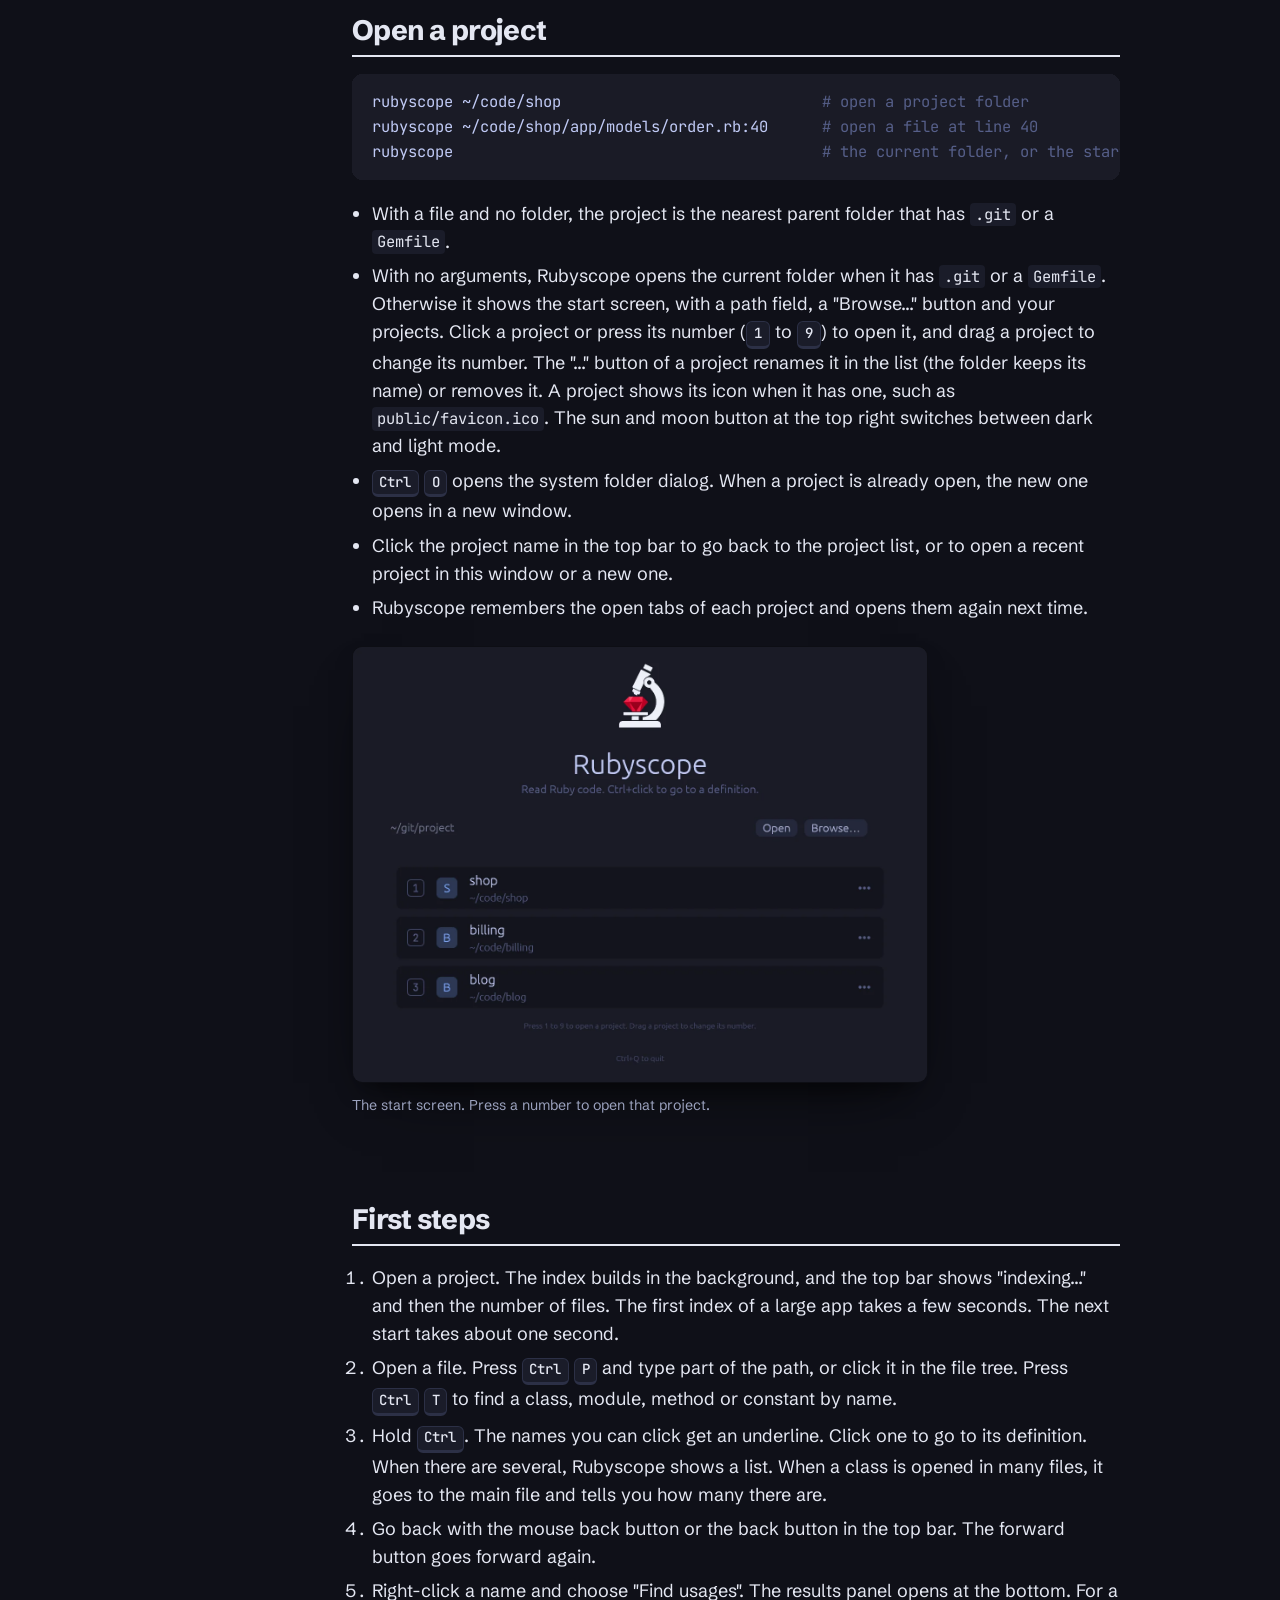
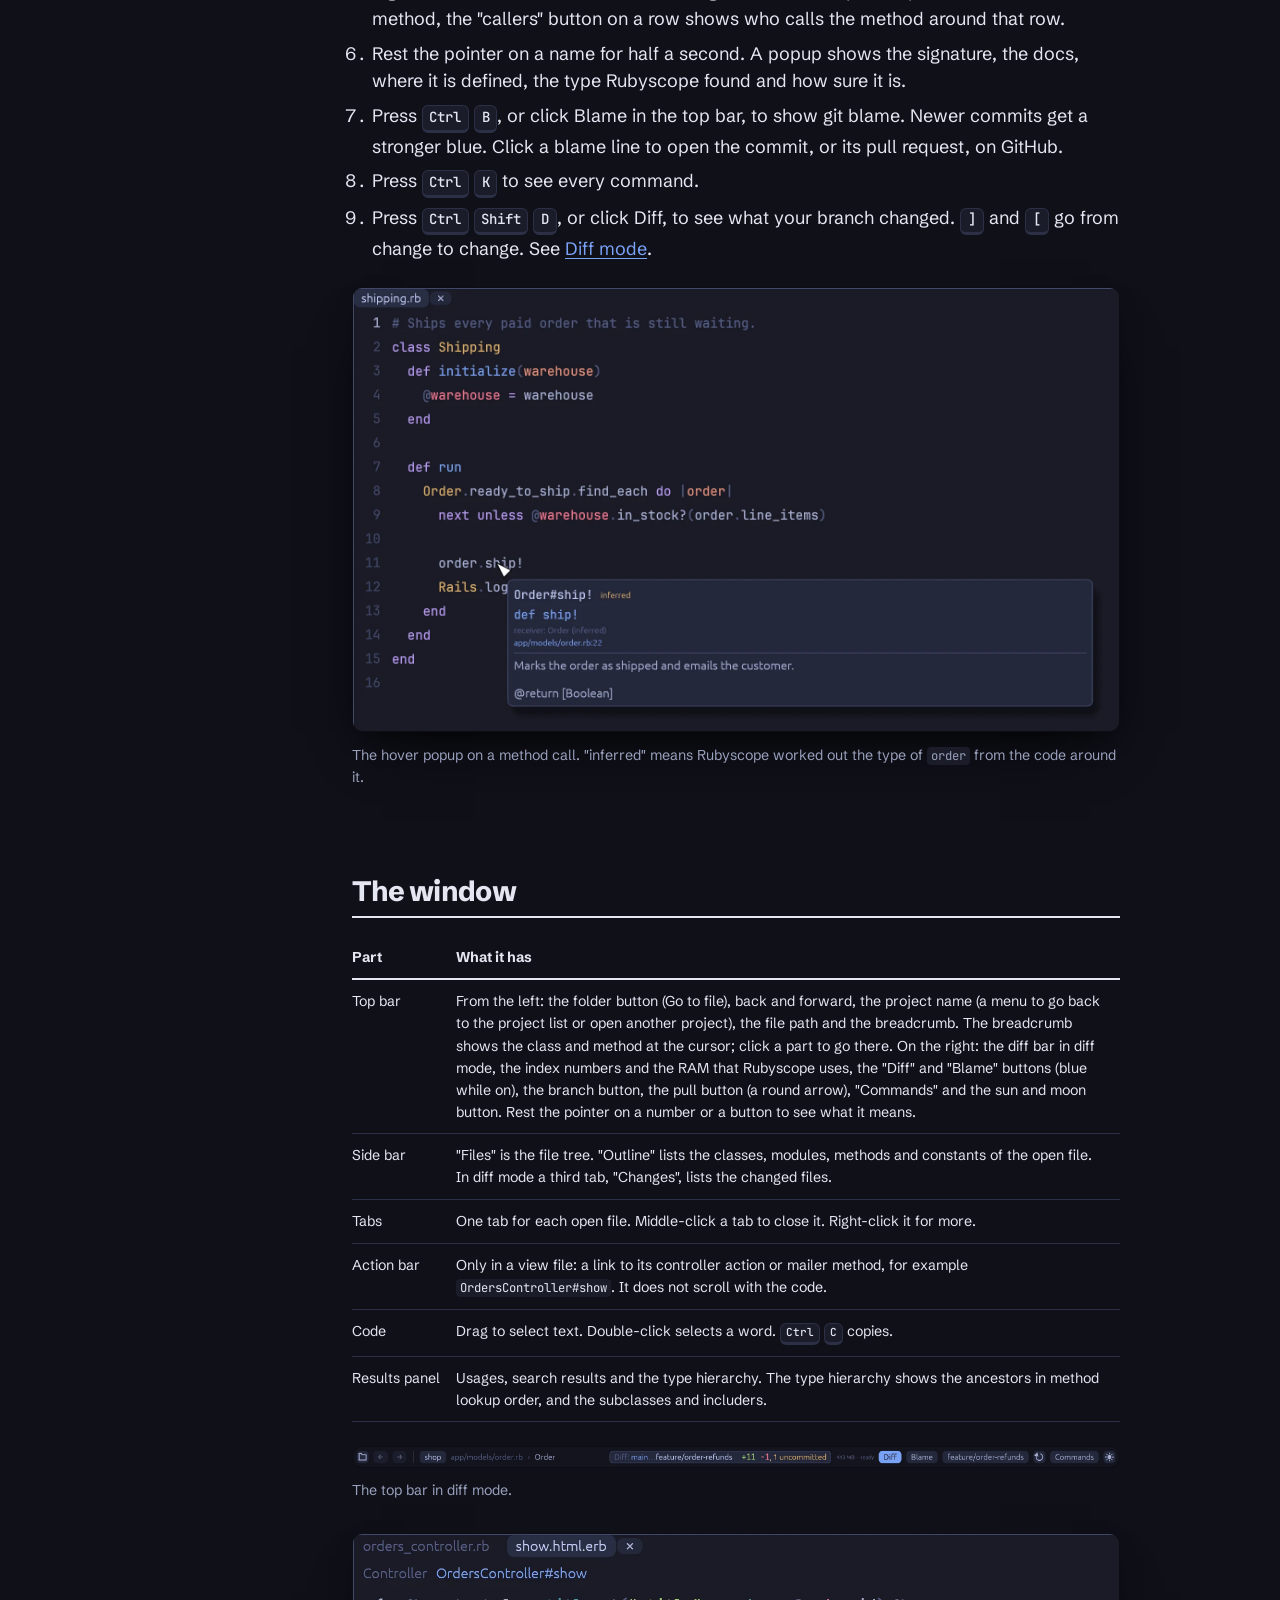
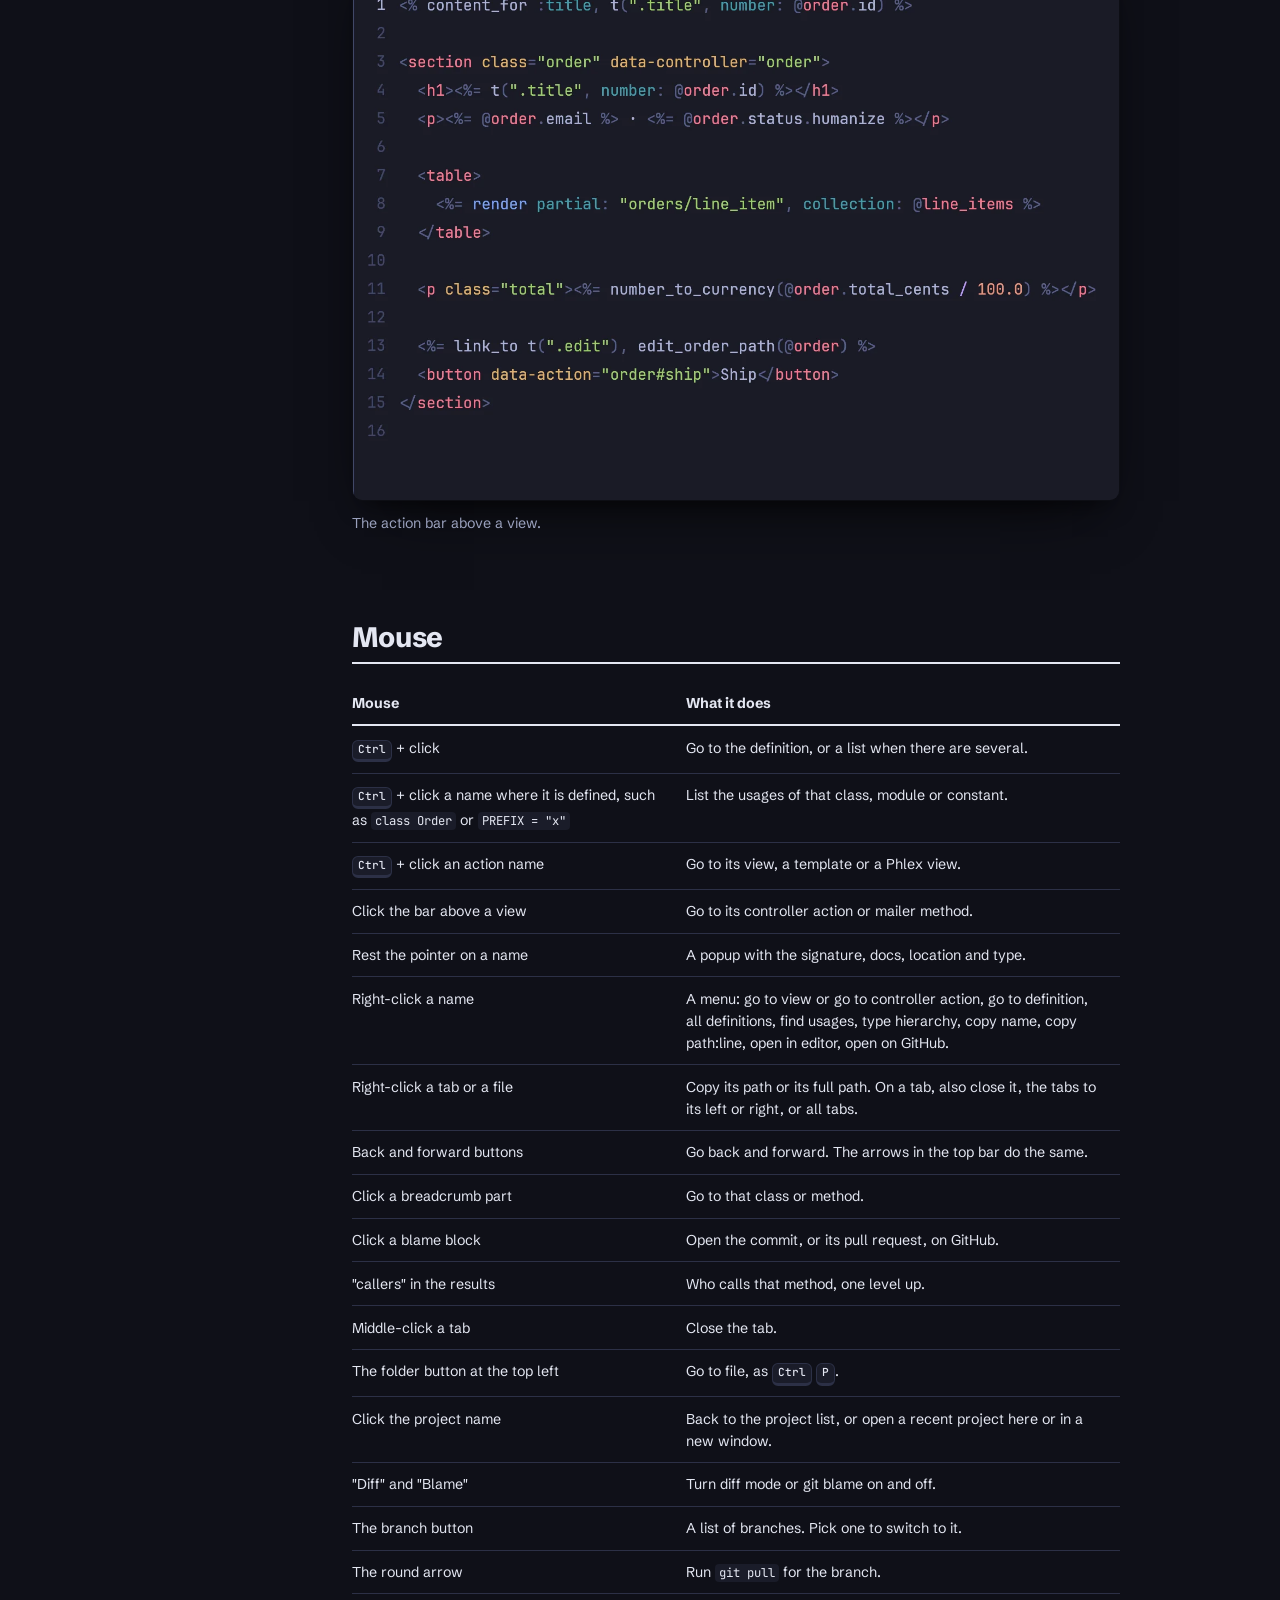
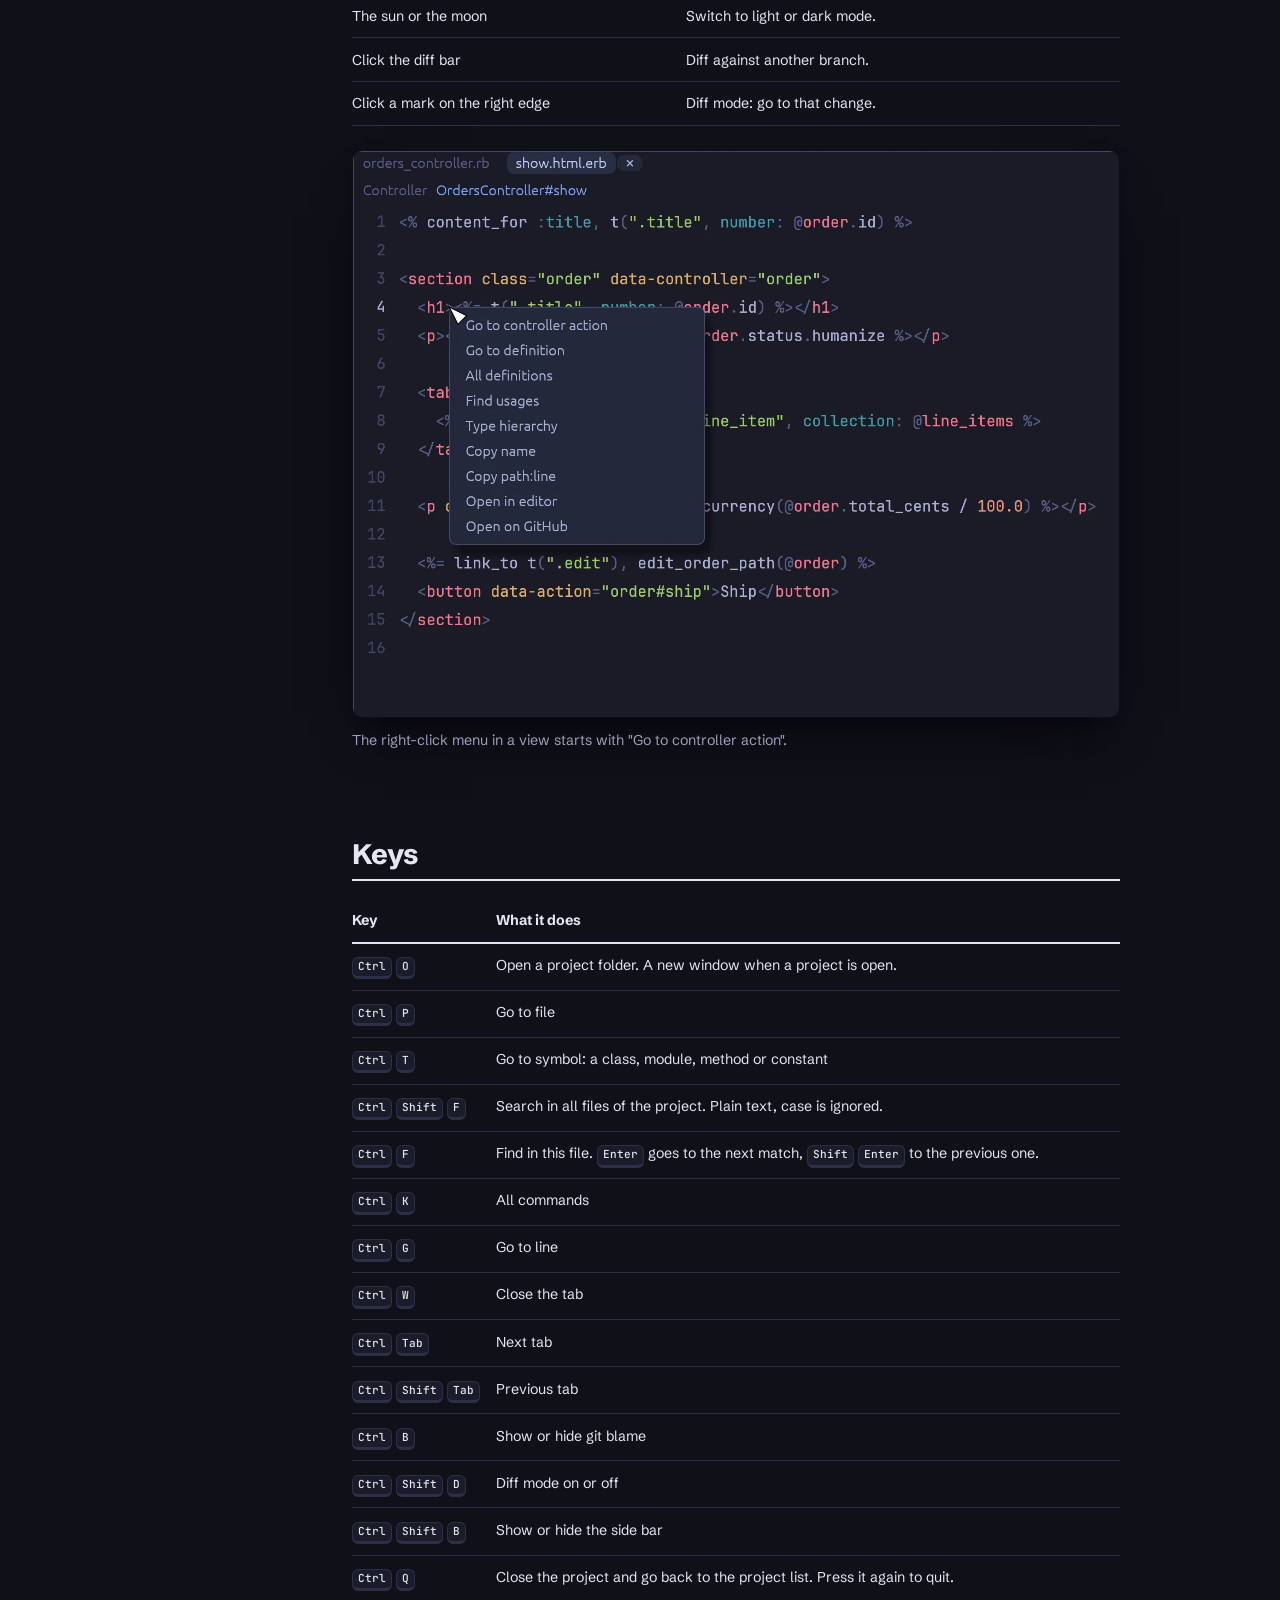
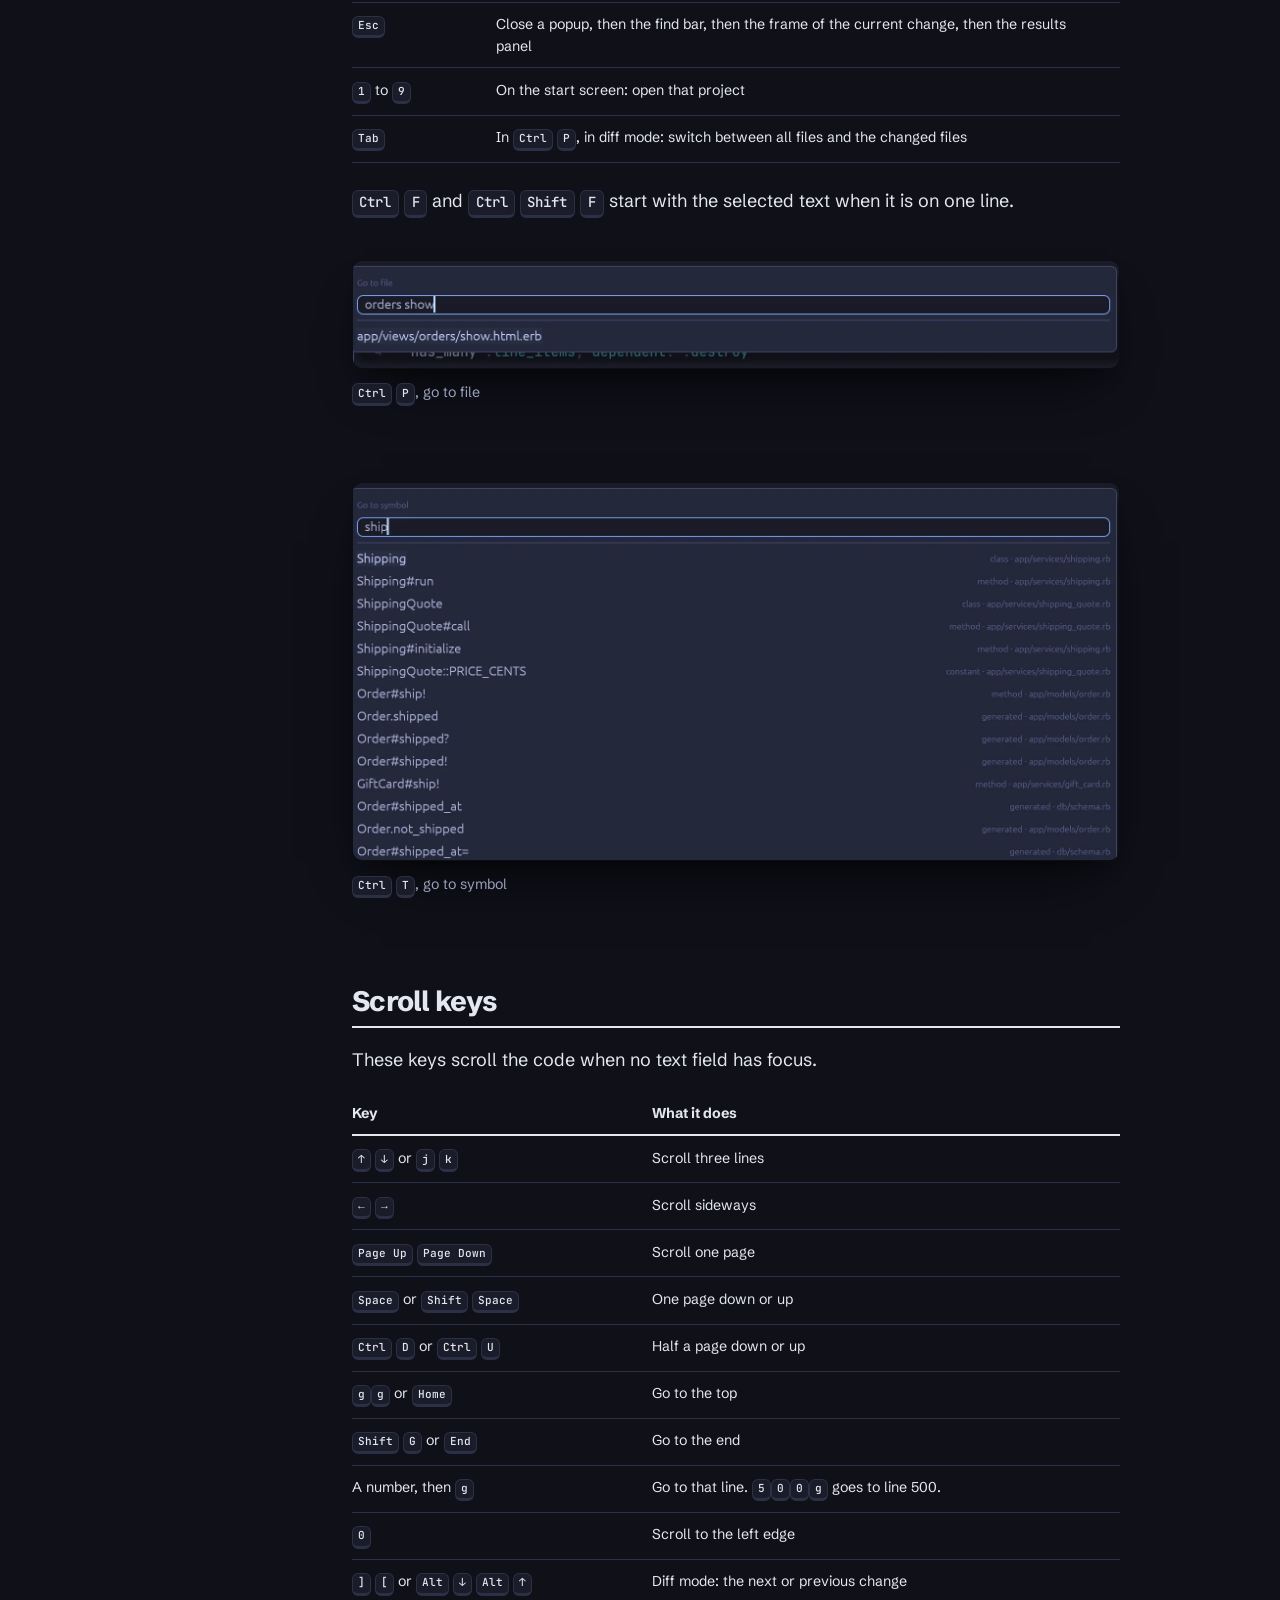
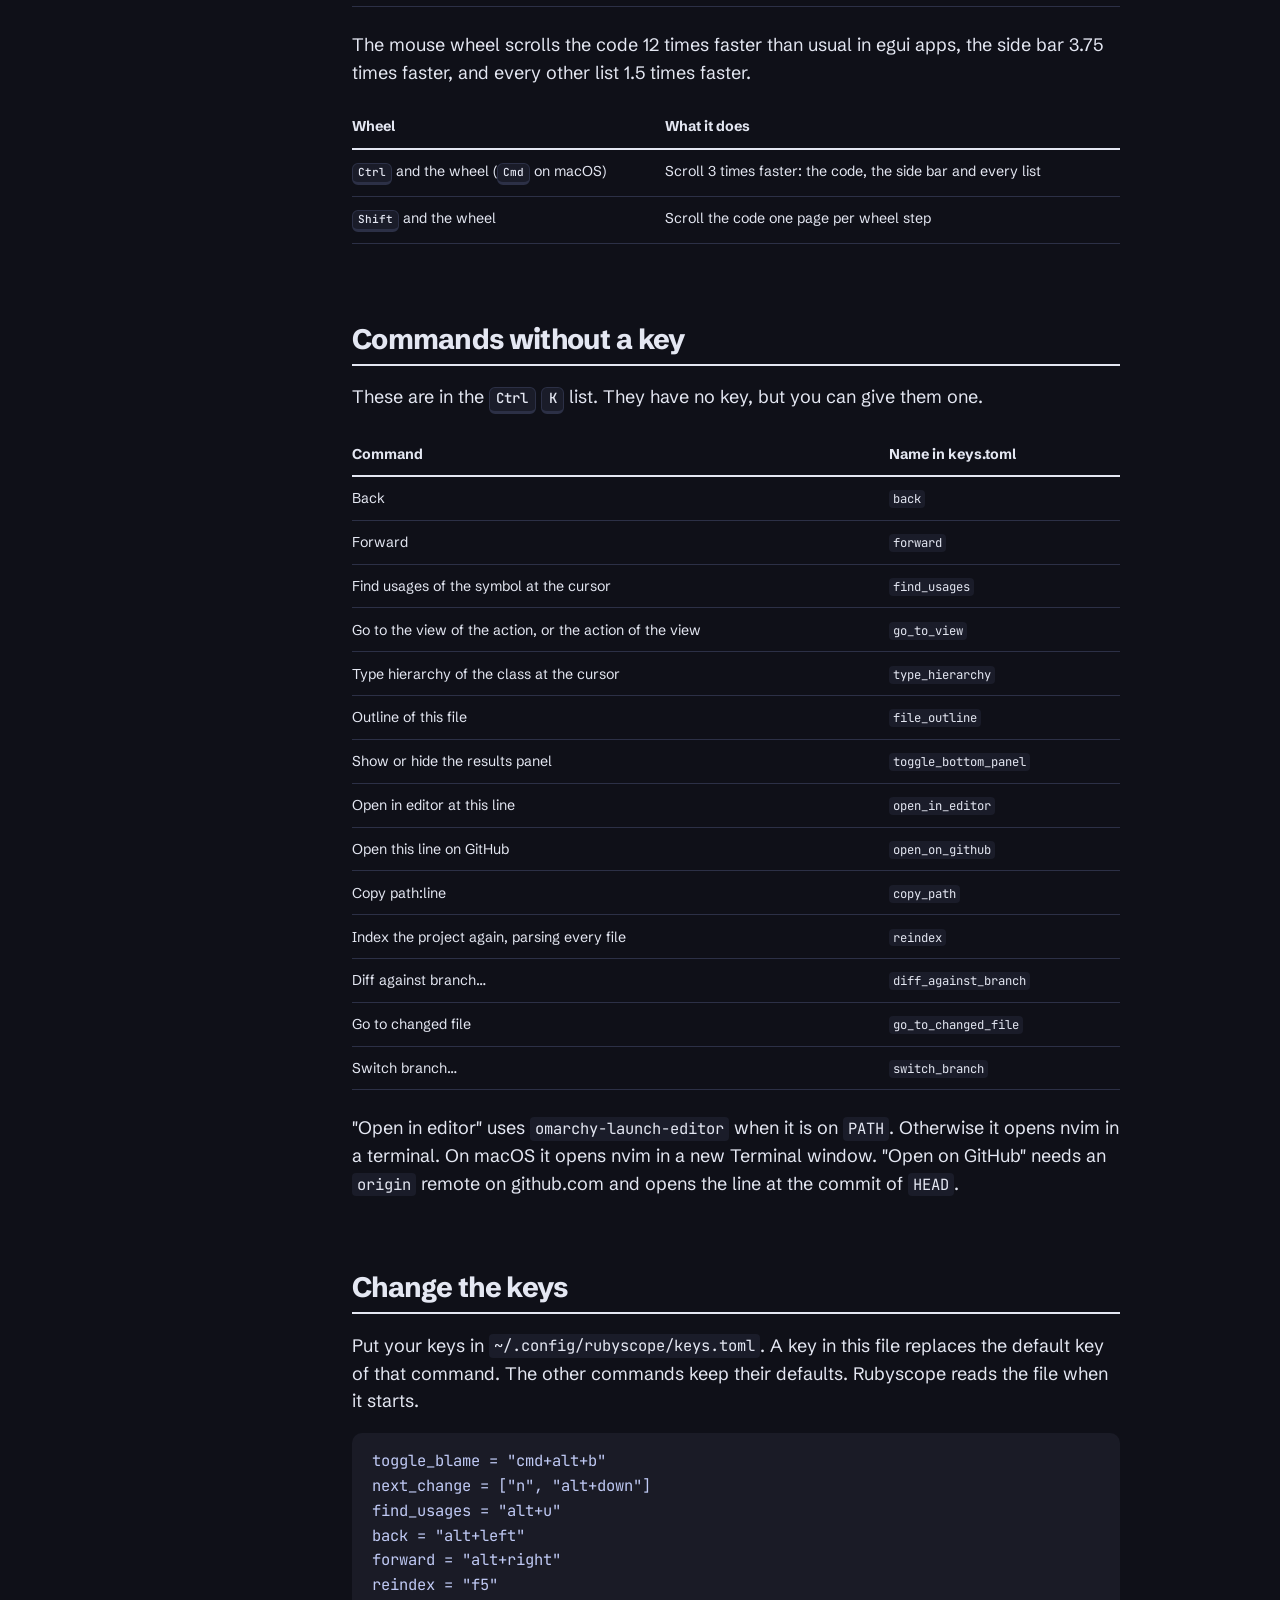
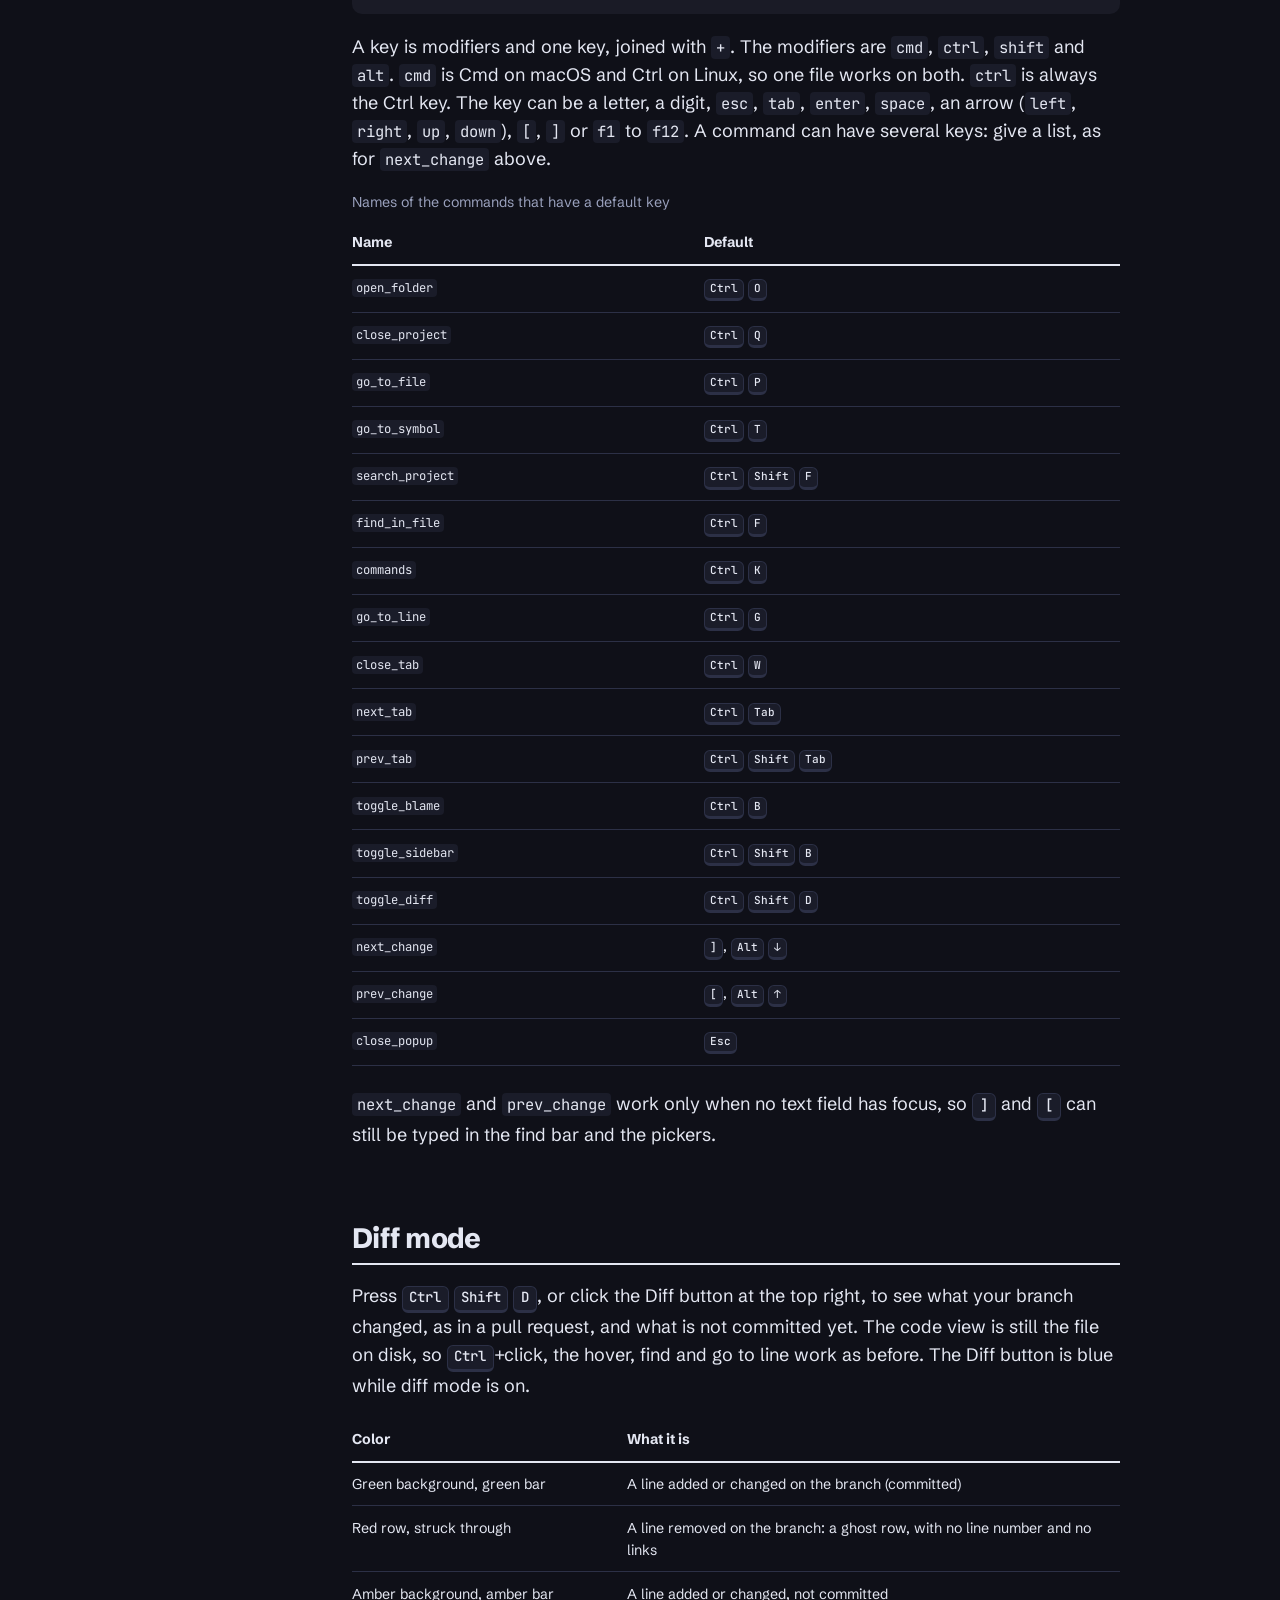
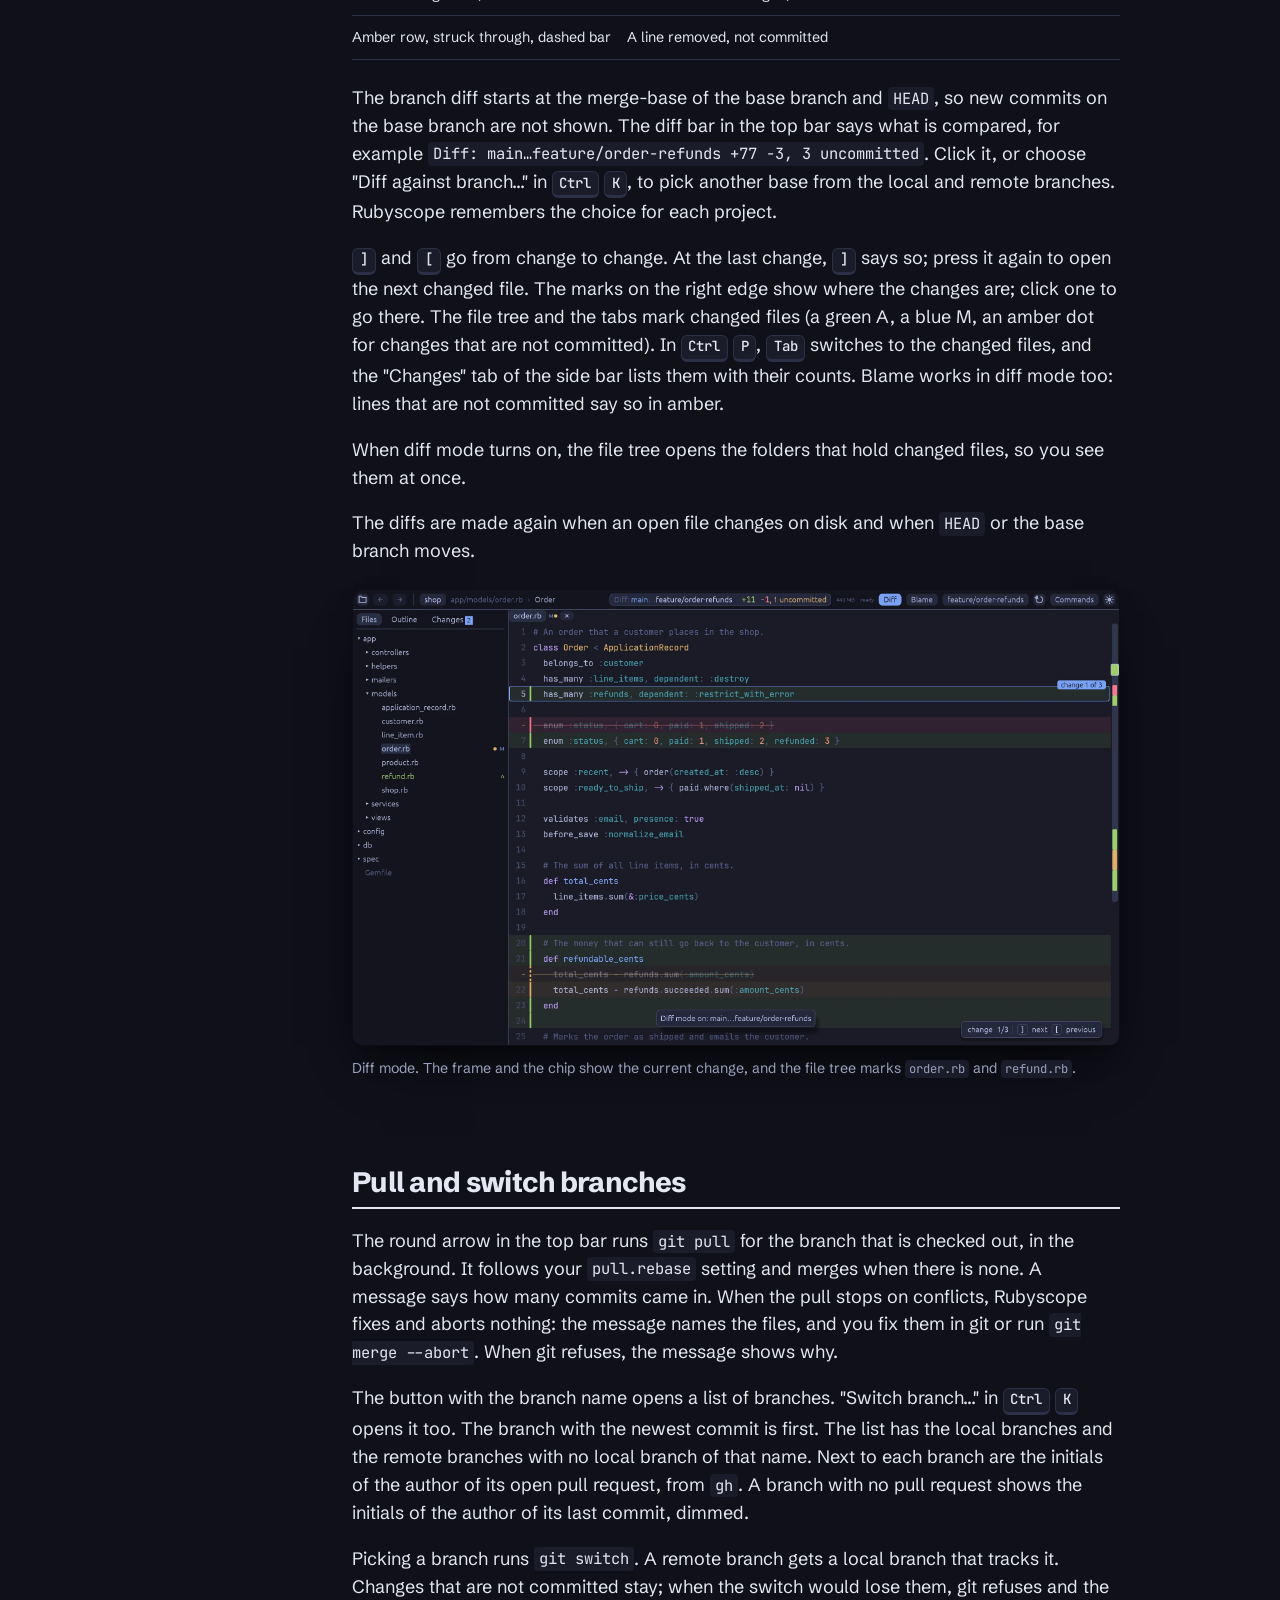
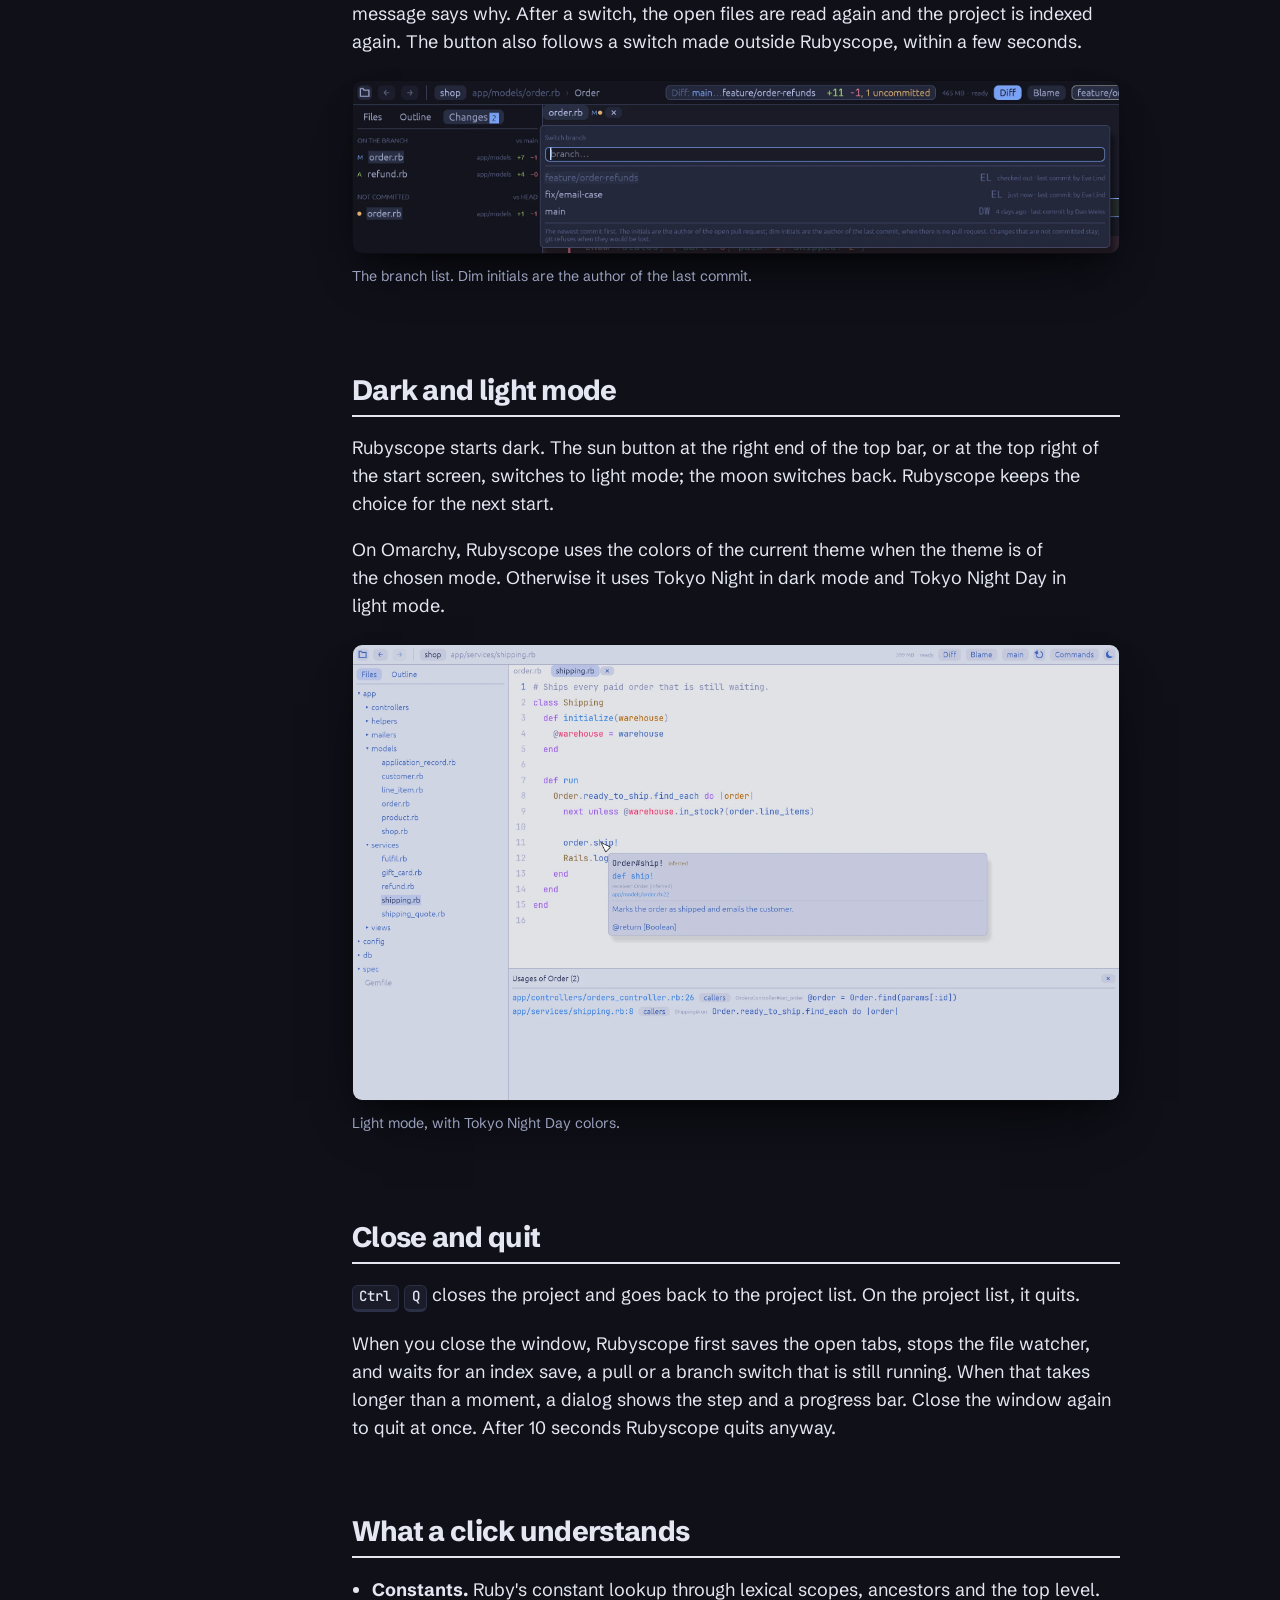
==== commit ffce1274: "Document Ctrl and the wheel for faster scrolling The README, the docs page and the front page now sa" ====
--- a/webpage/docs/index.html
+++ b/webpage/docs/index.html
@@ -239,7 +239,14 @@
             <tr><td><kbd>]</kbd> <kbd>[</kbd> or <kbd>Alt</kbd> <kbd>↓</kbd> <kbd>Alt</kbd> <kbd>↑</kbd></td><td>Diff mode: the next or previous change</td></tr>
           </tbody>
         </table>
-        <p>The mouse wheel scrolls the code 8 times faster than usual in egui apps, and the side bar 2.5 times faster. Hold <kbd>Shift</kbd> to scroll the code a page at a time.</p>
+        <p>The mouse wheel scrolls the code 12 times faster than usual in egui apps, the side bar 3.75 times faster, and every other list 1.5 times faster.</p>
+        <table>
+          <thead><tr><th scope="col">Wheel</th><th scope="col">What it does</th></tr></thead>
+          <tbody>
+            <tr><td><kbd>Ctrl</kbd> and the wheel (<kbd>Cmd</kbd> on macOS)</td><td>Scroll 3 times faster: the code, the side bar and every list</td></tr>
+            <tr><td><kbd>Shift</kbd> and the wheel</td><td>Scroll the code one page per wheel step</td></tr>
+          </tbody>
+        </table>
       </section>
 
       <section id="commands">
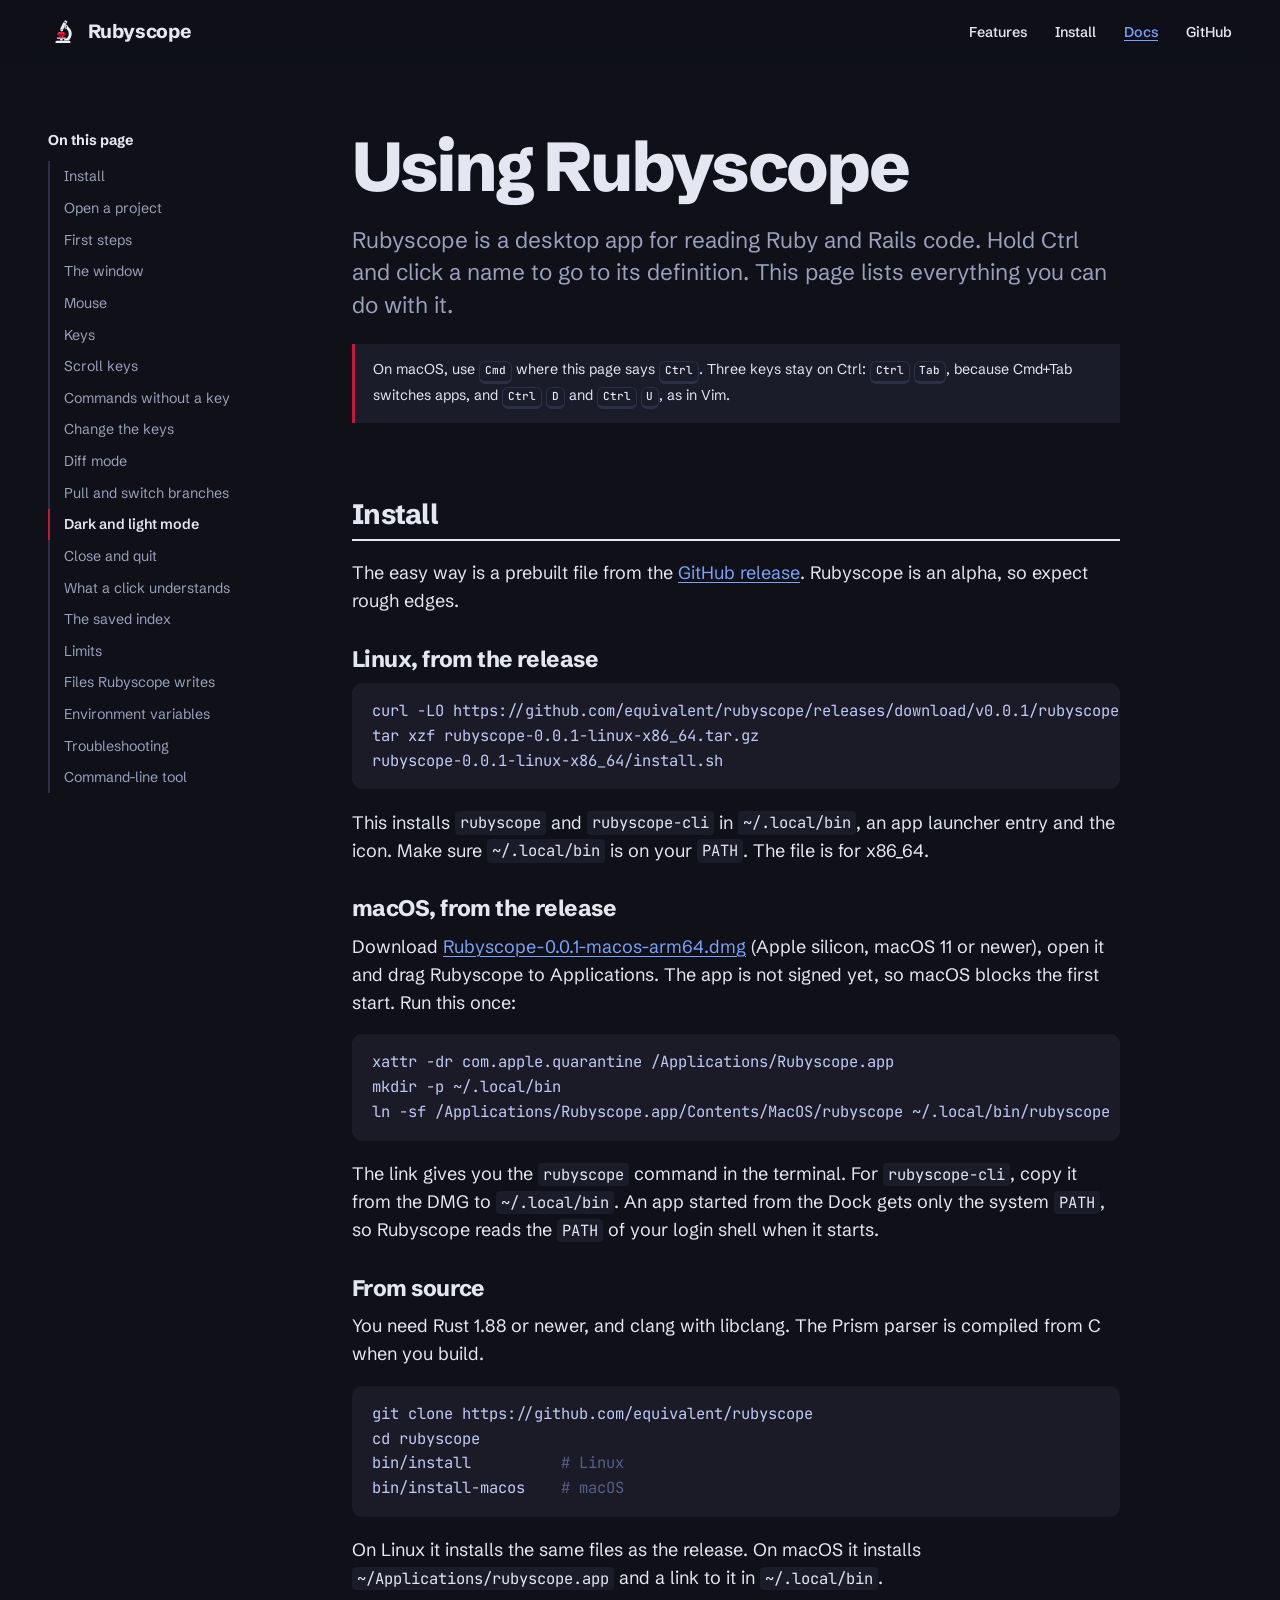
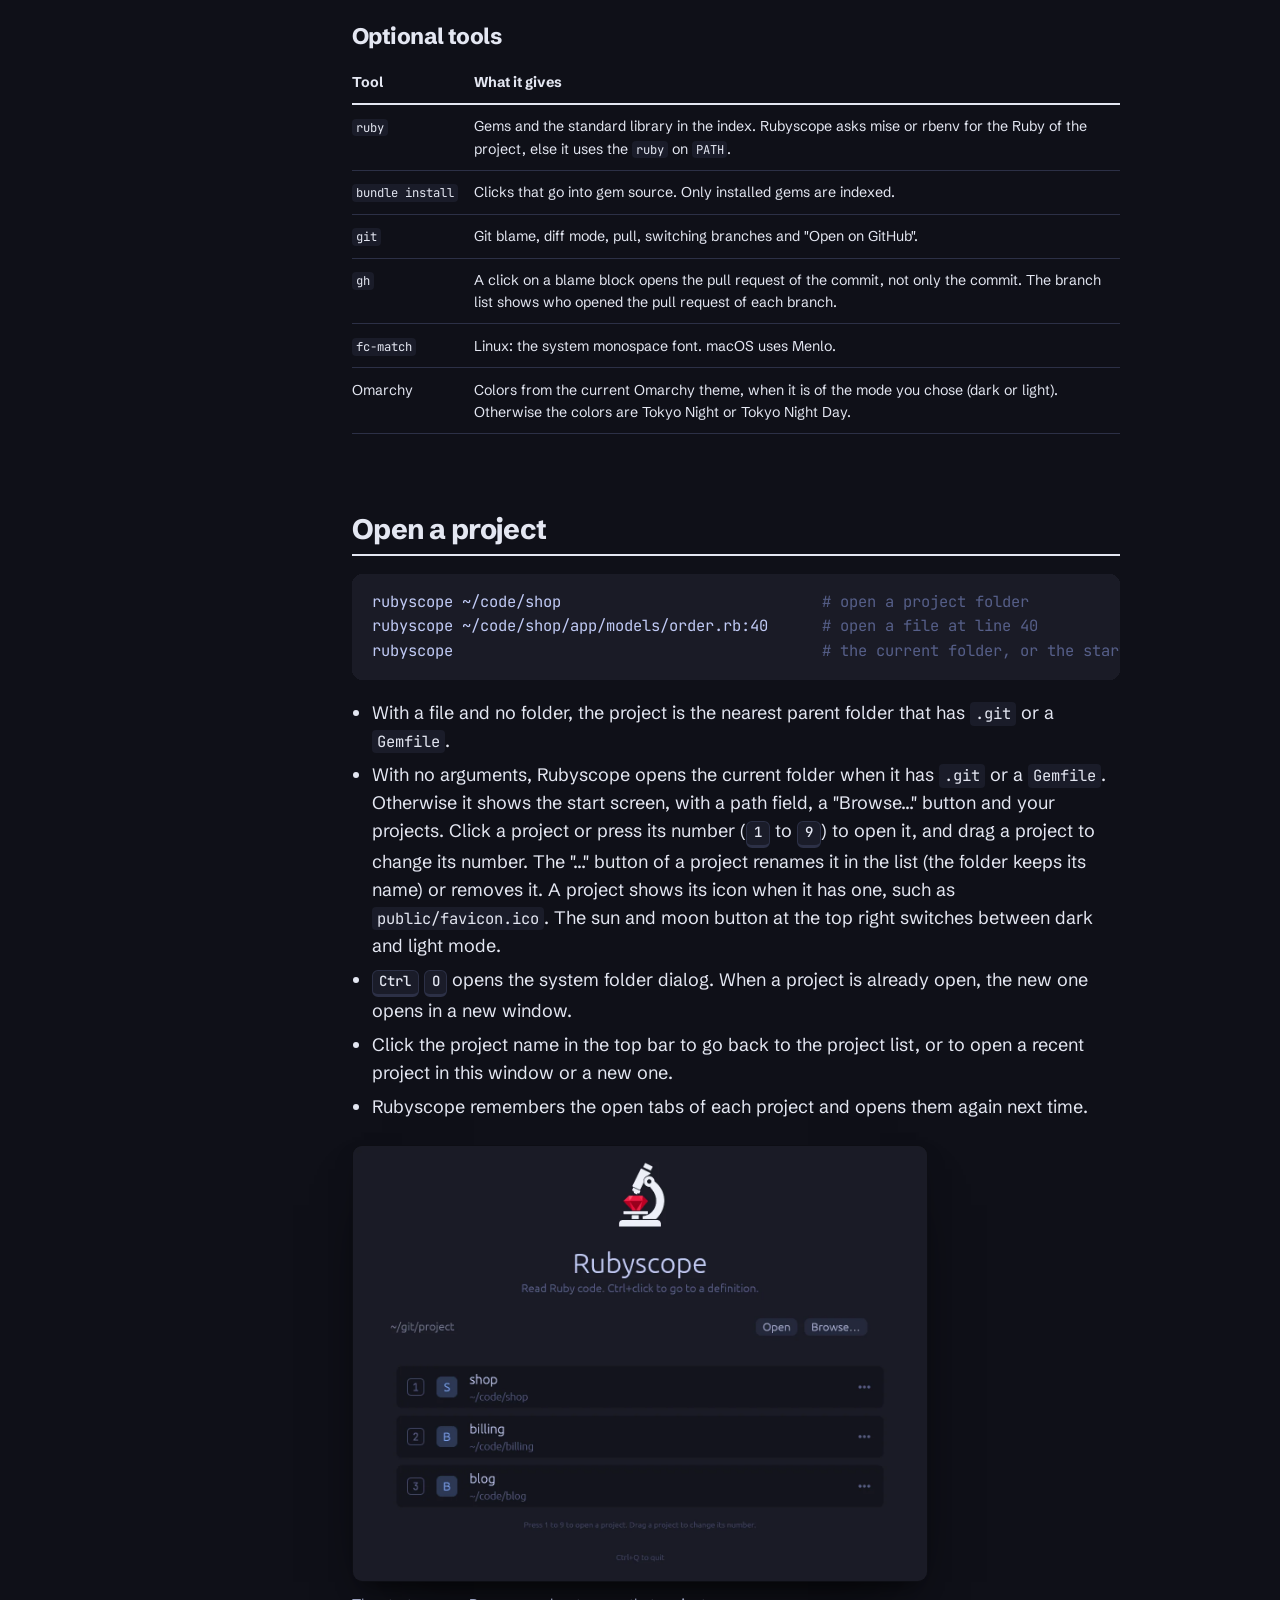
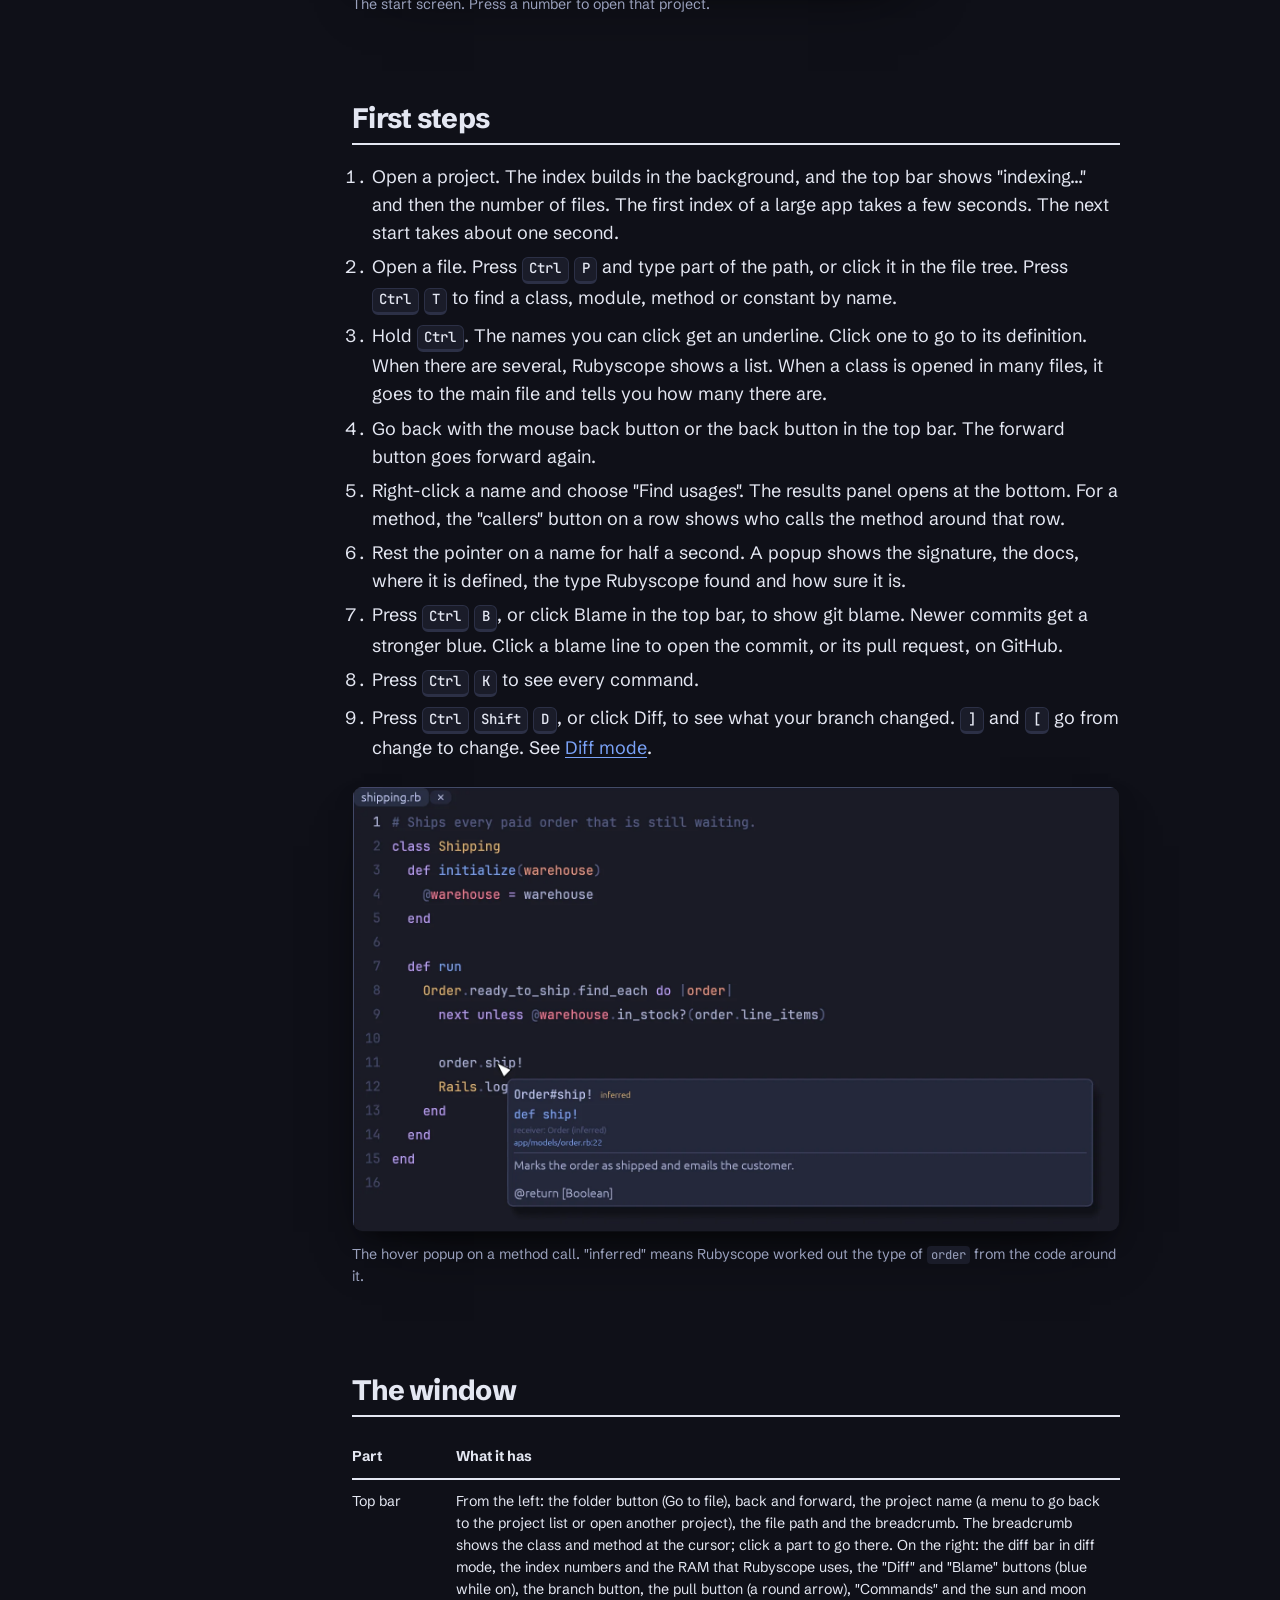
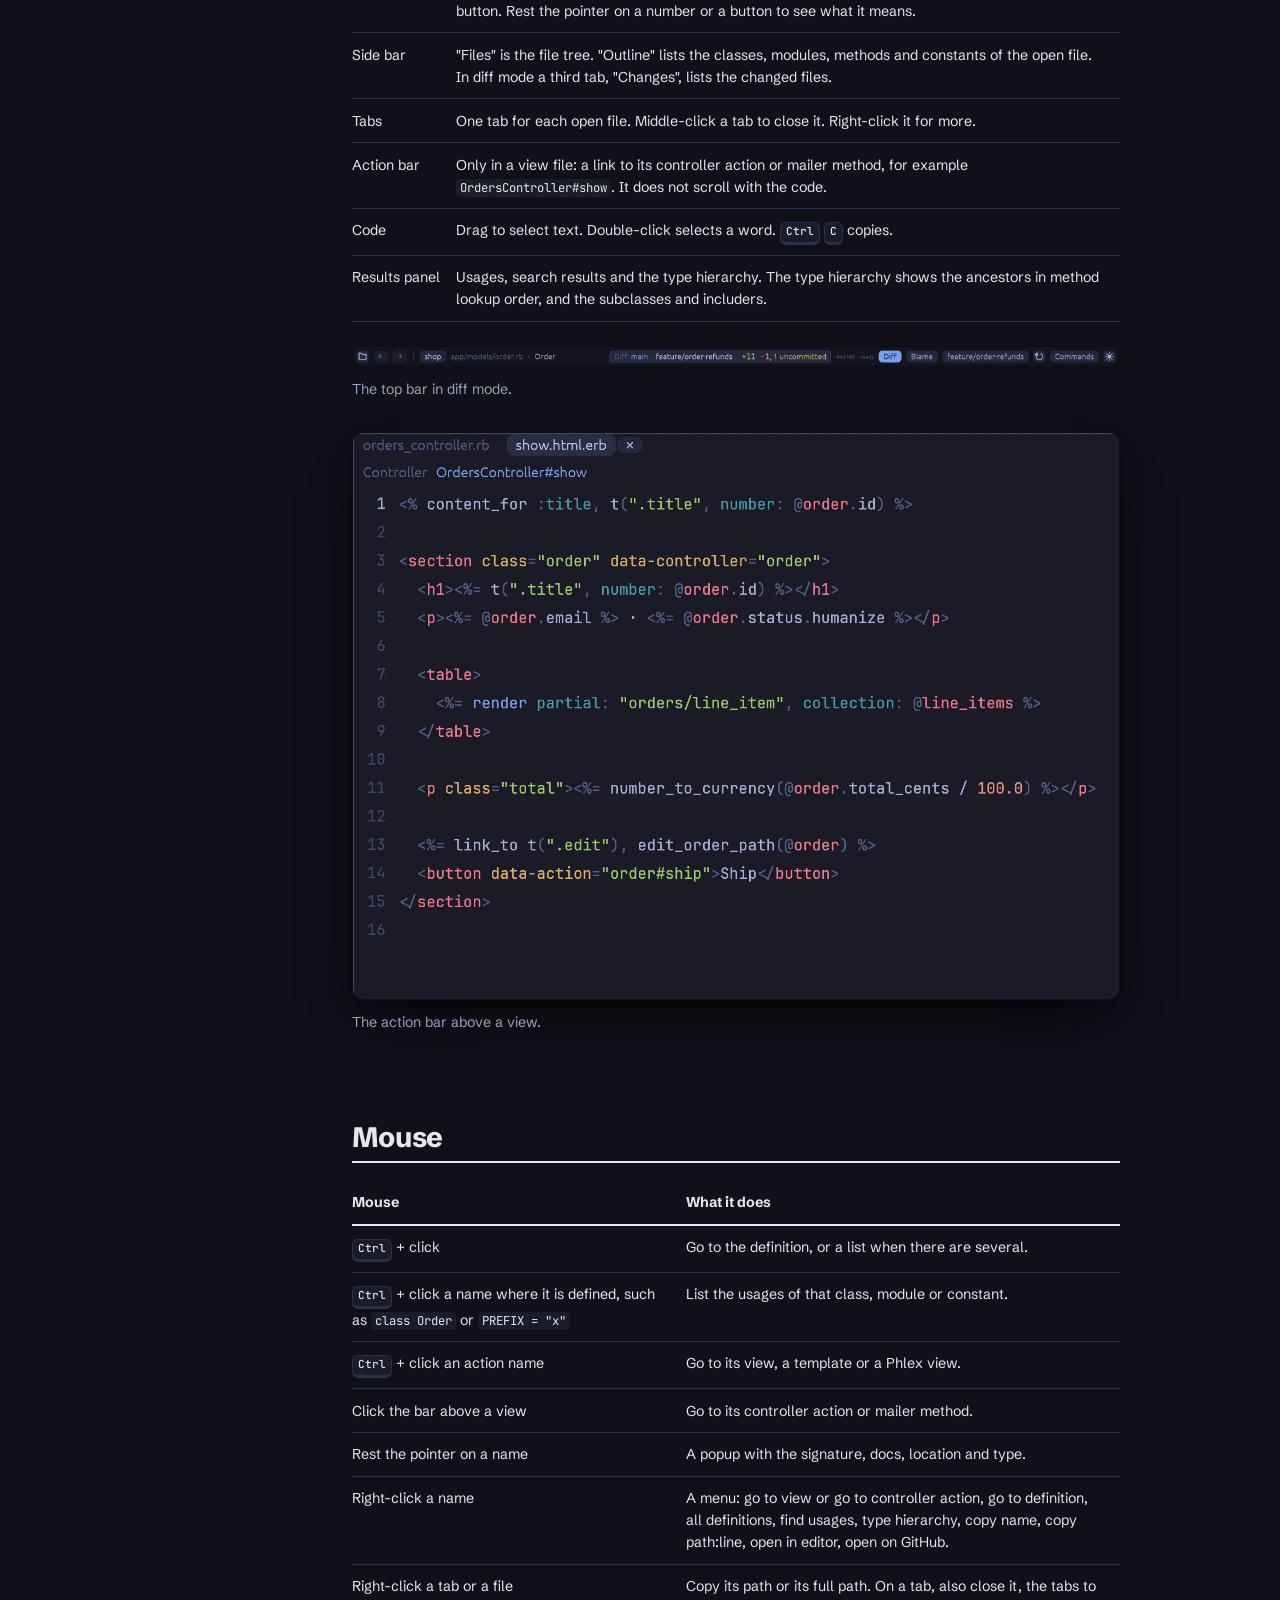
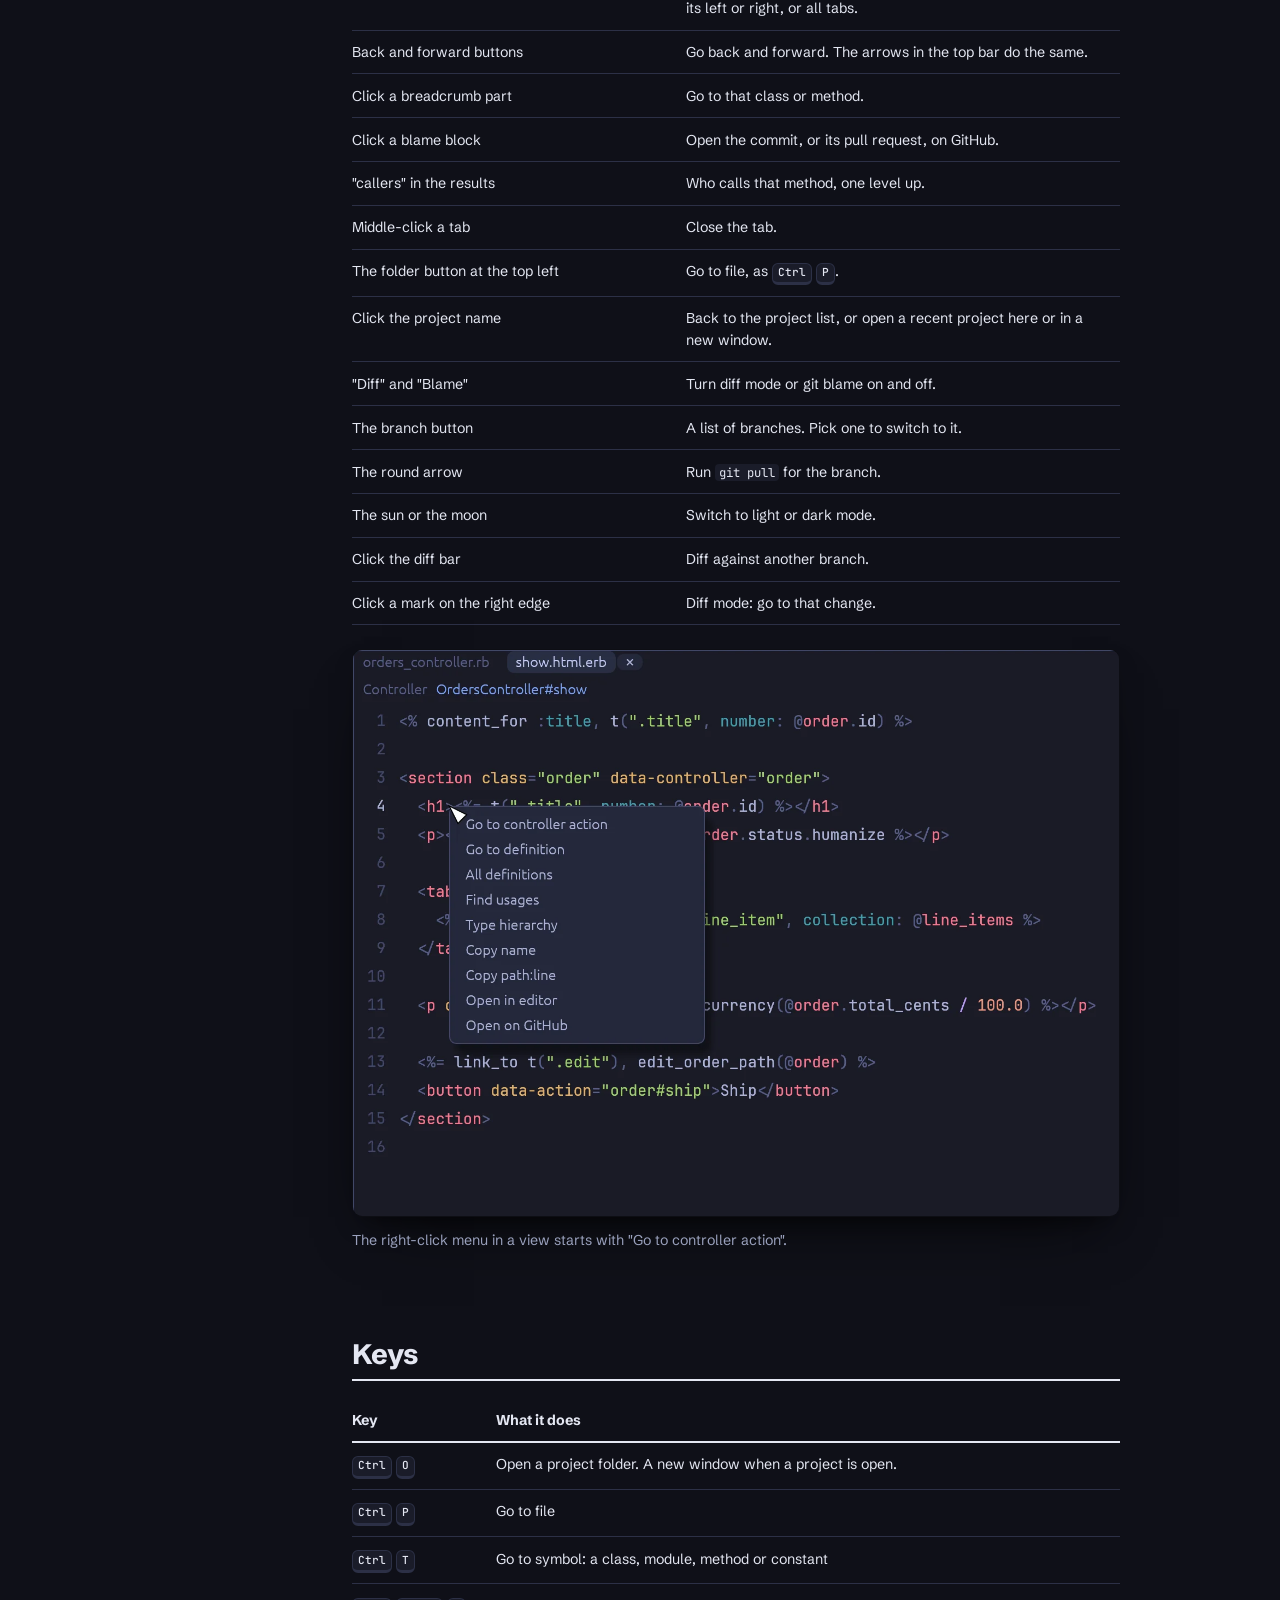
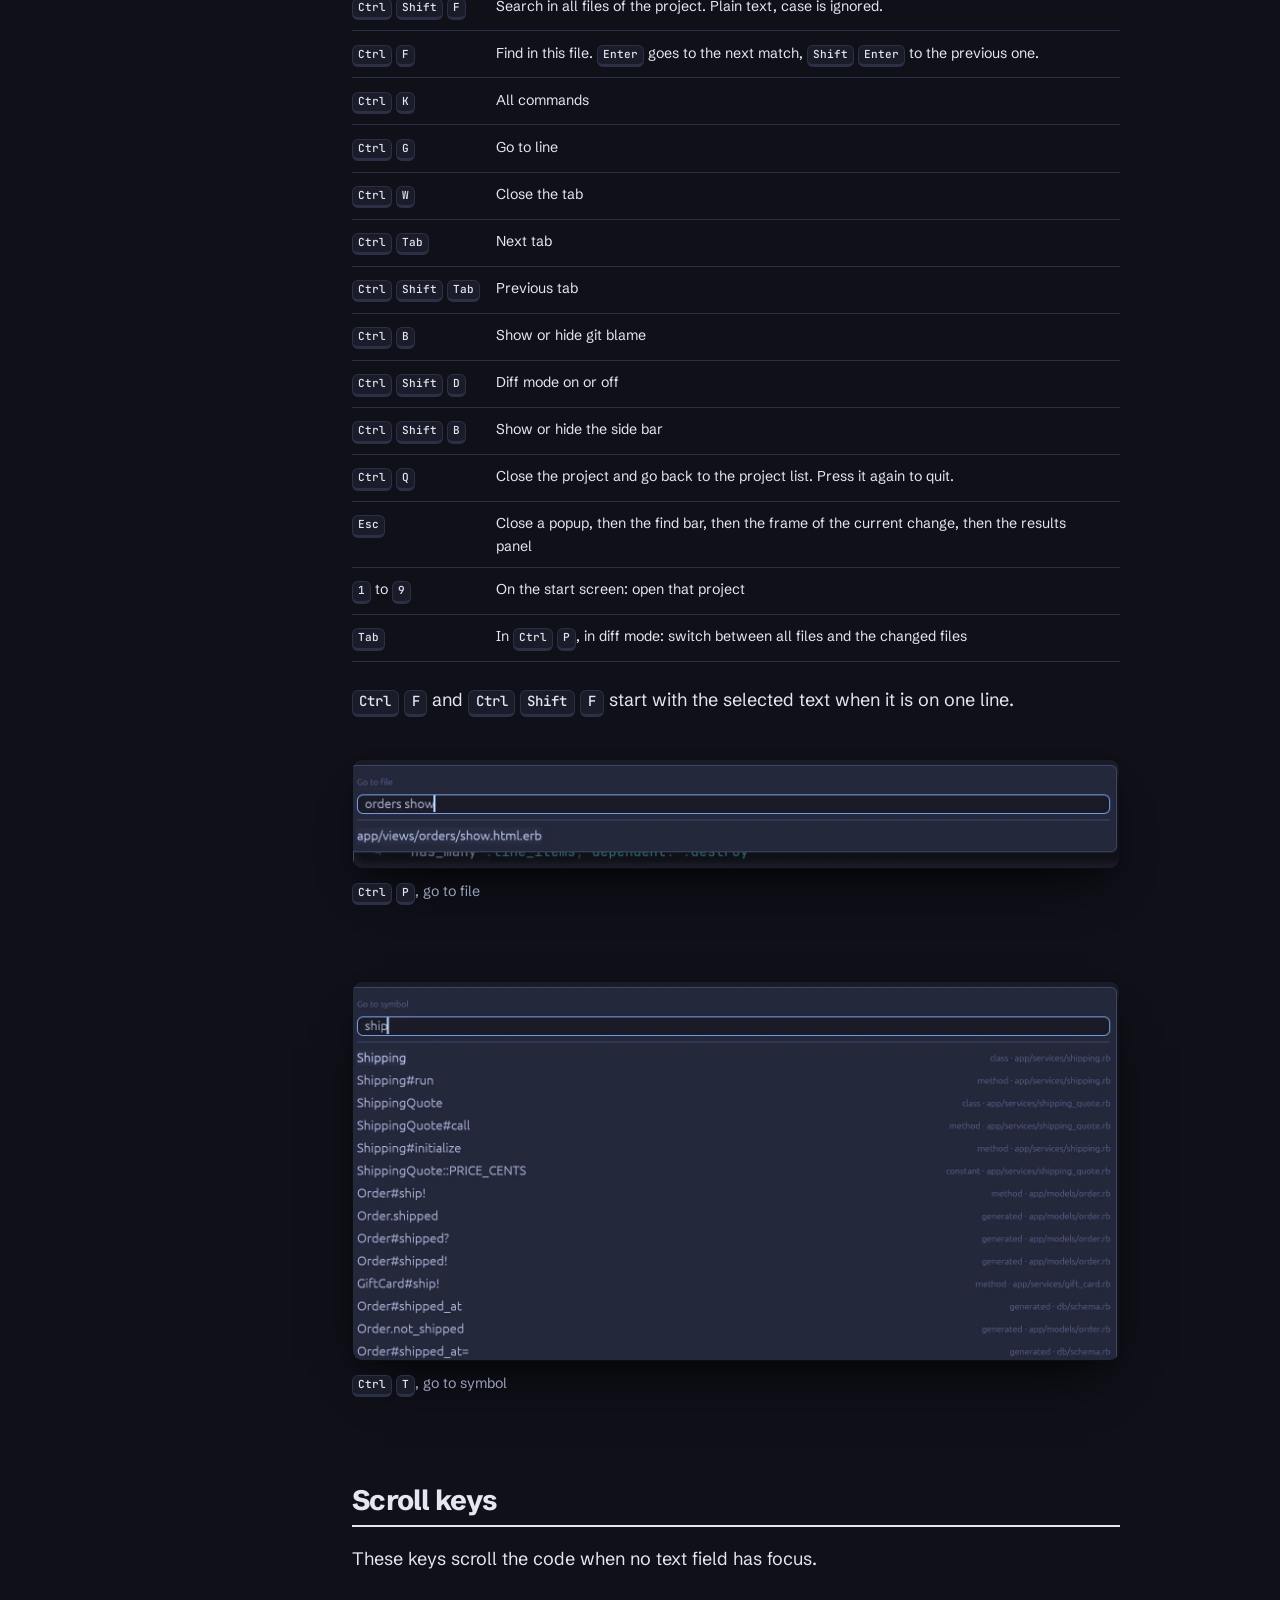
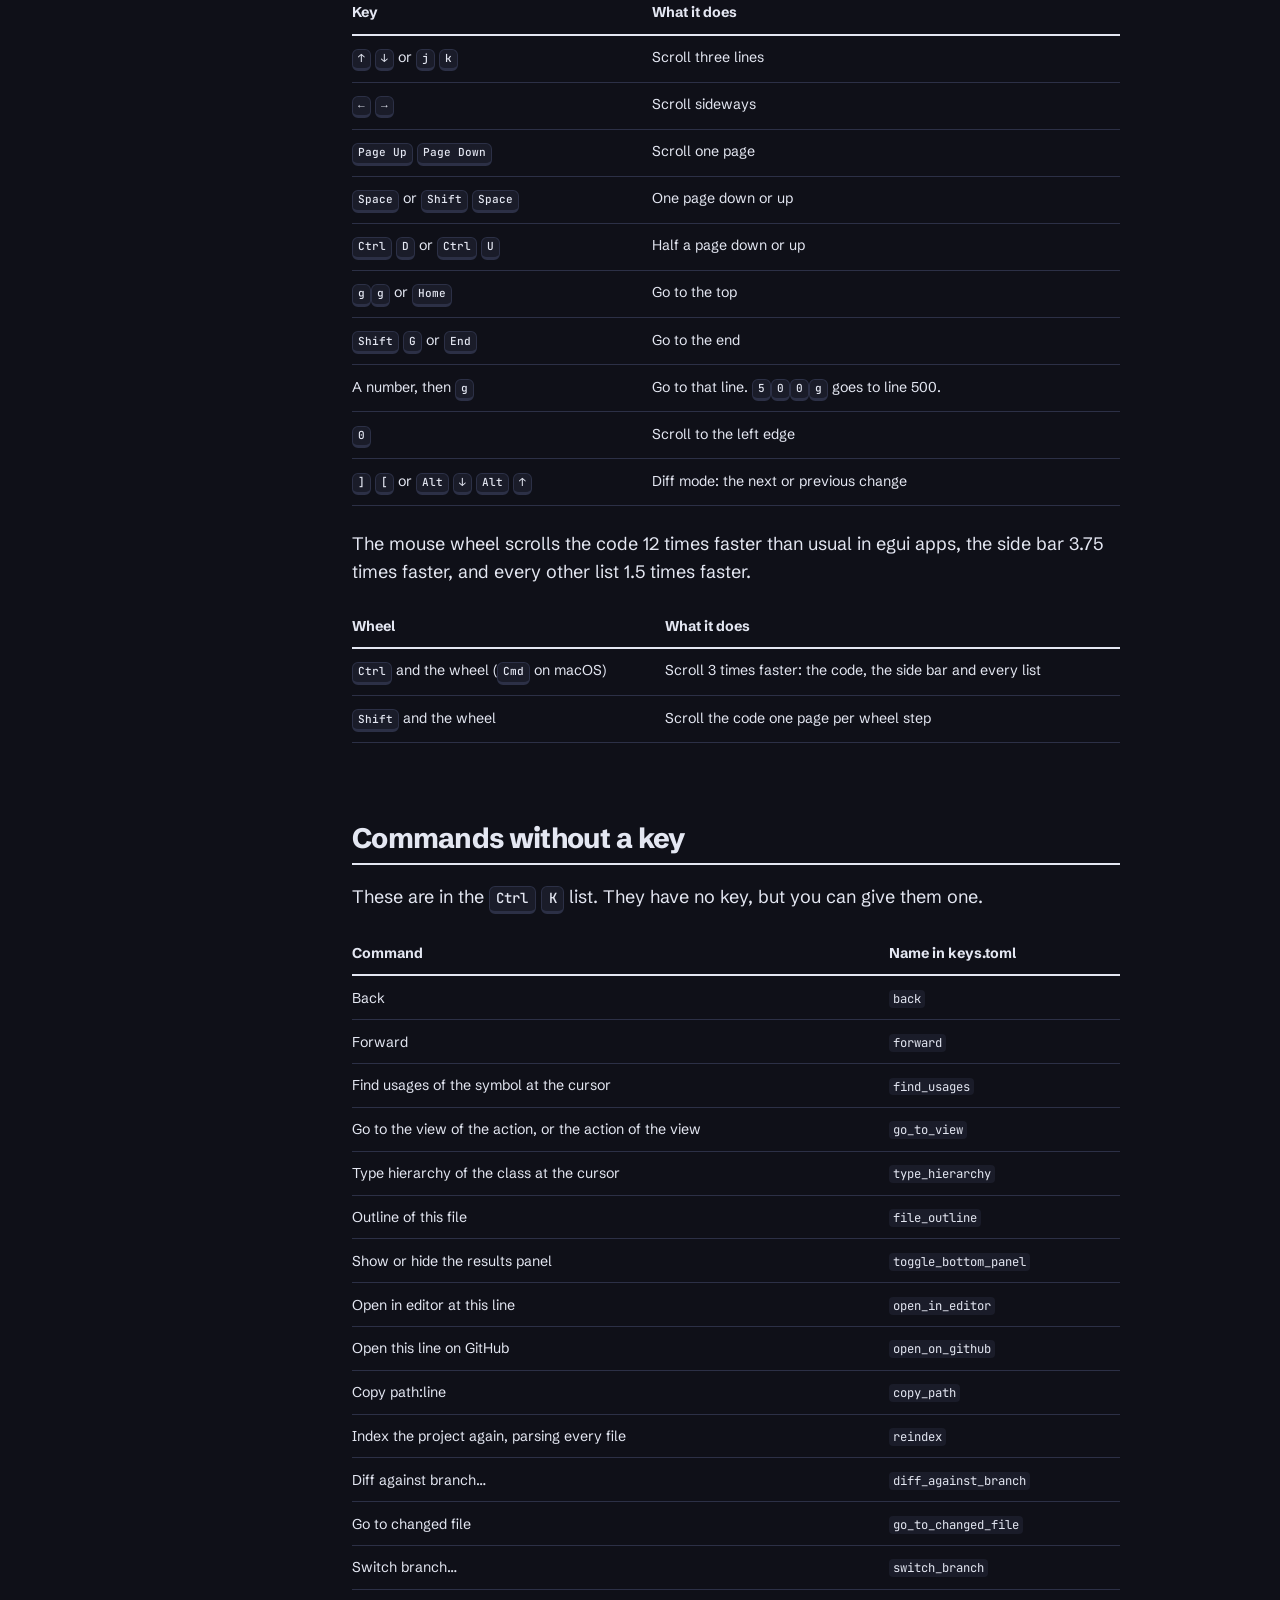
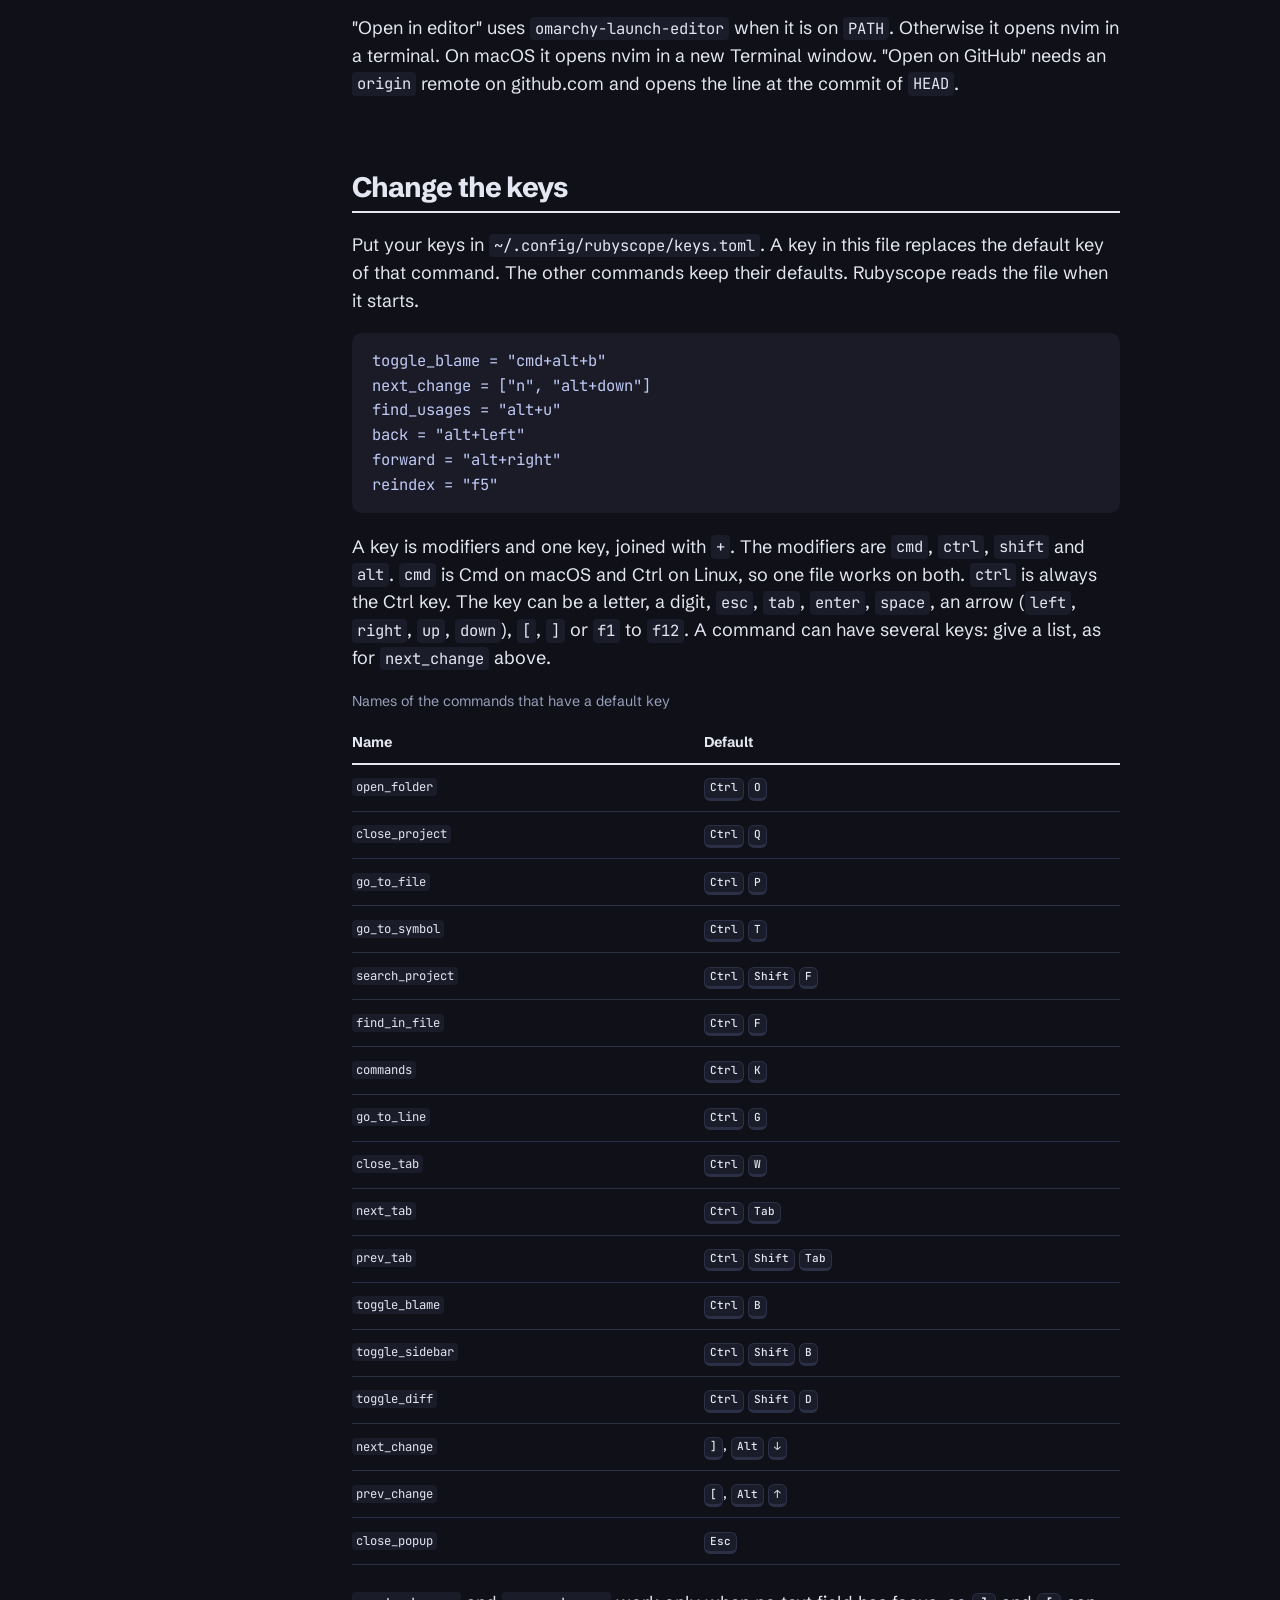
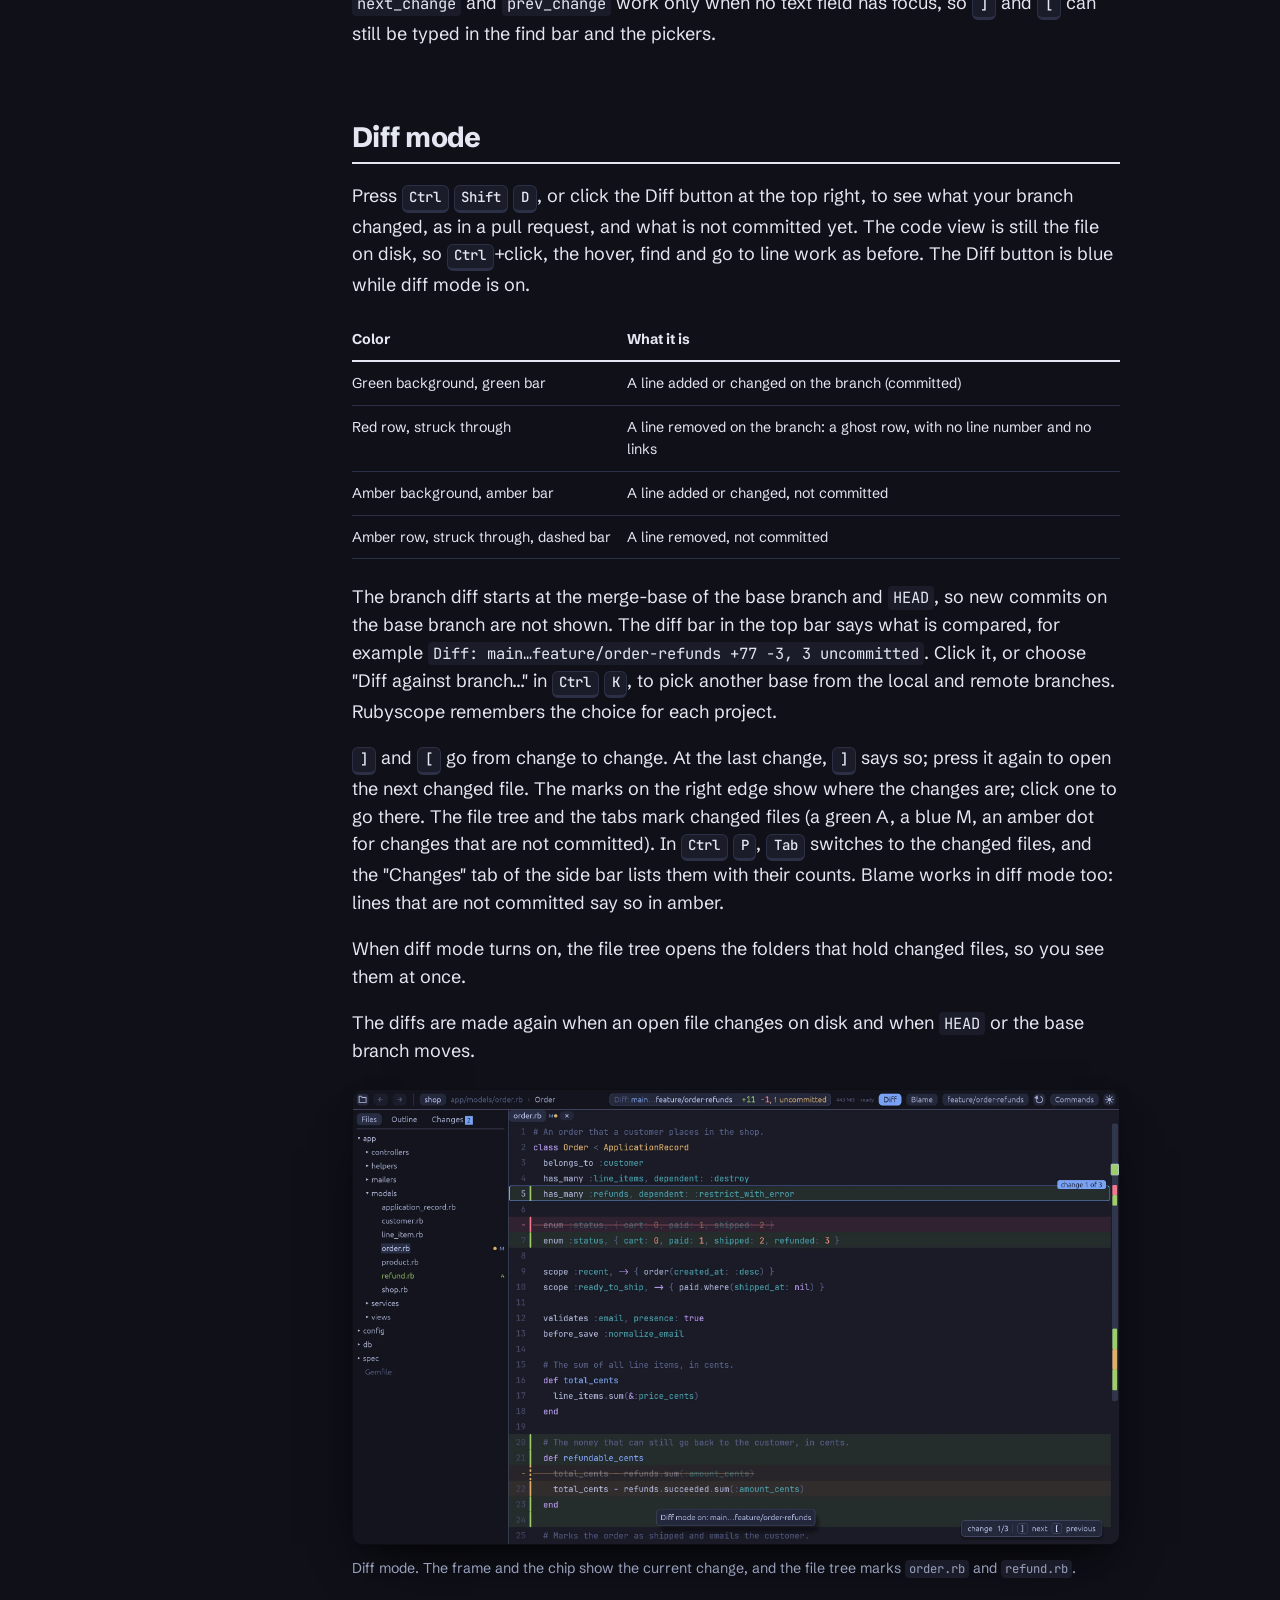
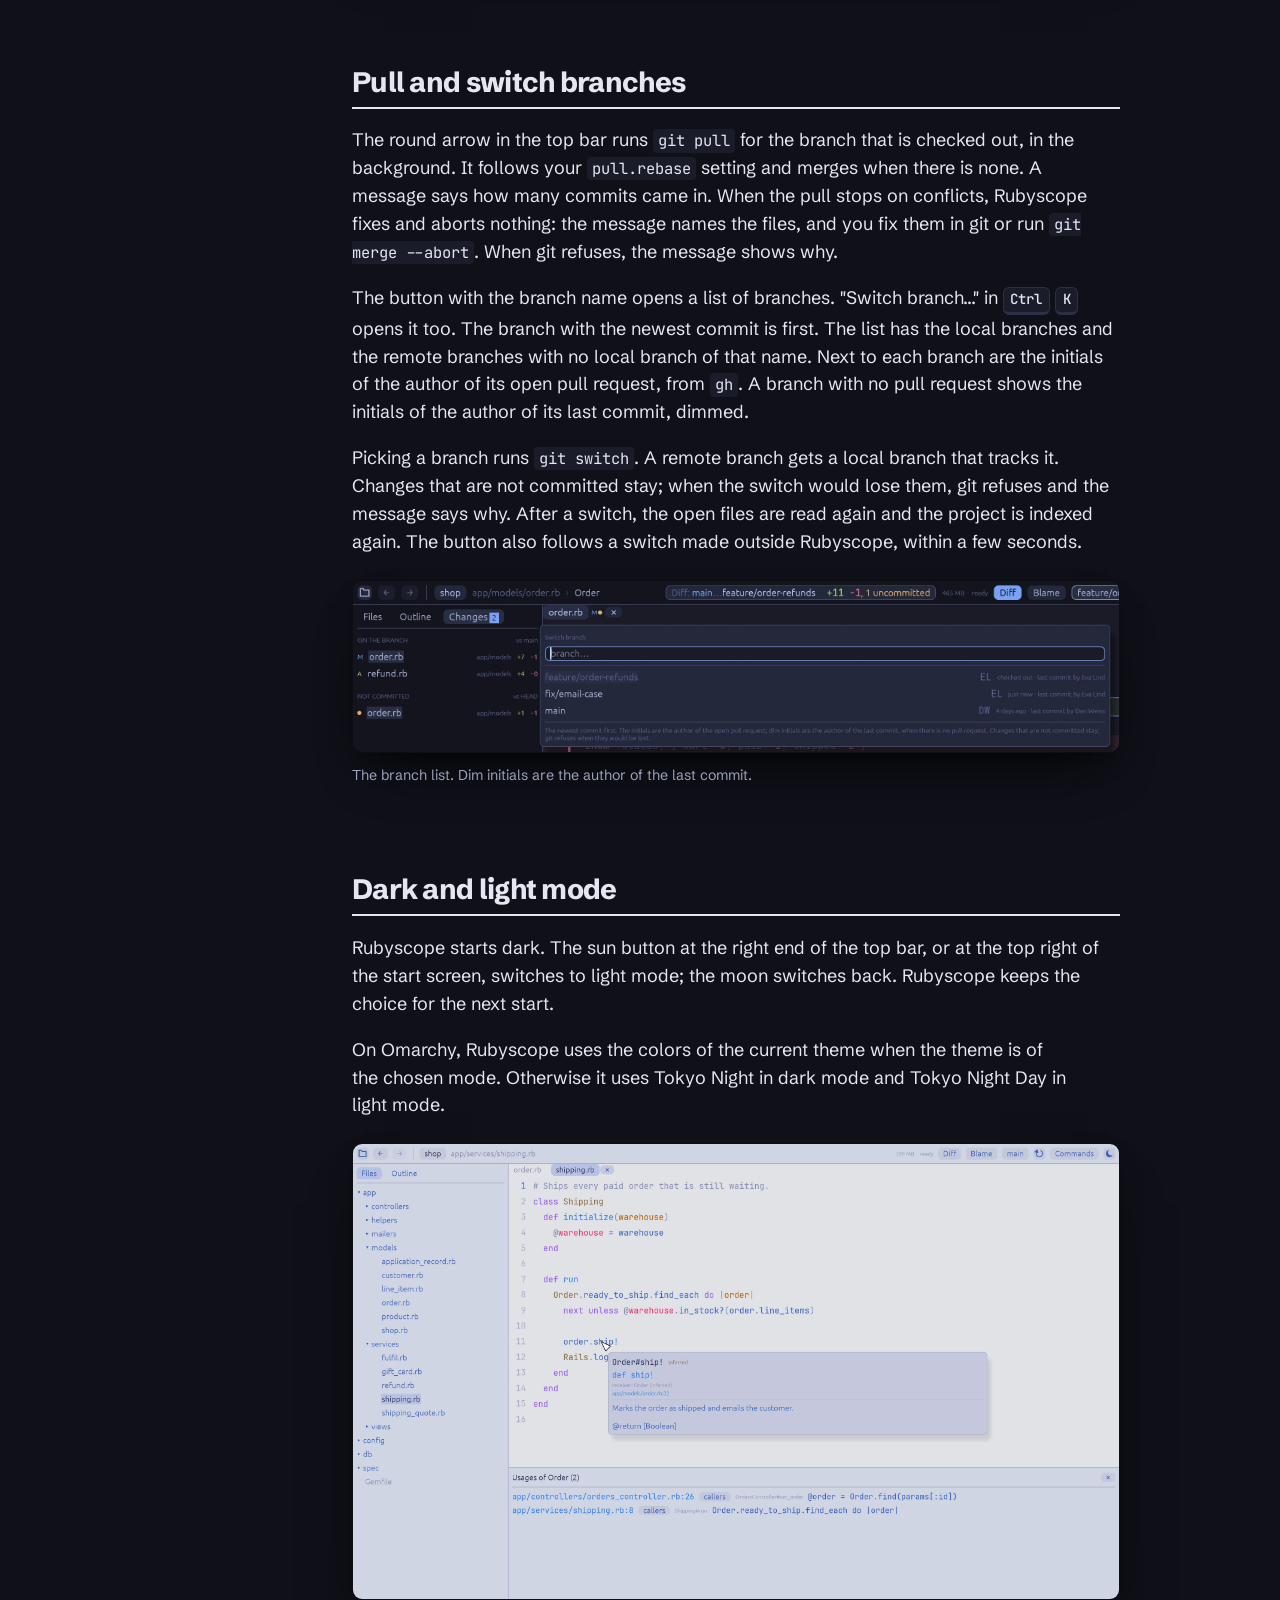
==== commit 960a0824: "Install from the 0.0.1 release on the web page, and ship only the served files in its image" ====
--- a/webpage/docs/index.html
+++ b/webpage/docs/index.html
@@ -61,15 +61,25 @@
 
       <section id="install">
         <h2>Install</h2>
-        <p>You need Linux or macOS, Rust 1.88 or newer, and clang with libclang. The Prism parser is compiled from C when you build.</p>
-        <h3>Linux</h3>
+        <p>The easy way is a prebuilt file from the <a href="https://github.com/equivalent/rubyscope/releases/tag/v0.0.1">GitHub release</a>. Rubyscope is an alpha, so expect rough edges.</p>
+        <h3>Linux, from the release</h3>
+<pre><code>curl -LO https://github.com/equivalent/rubyscope/releases/download/v0.0.1/rubyscope-0.0.1-linux-x86_64.tar.gz
+tar xzf rubyscope-0.0.1-linux-x86_64.tar.gz
+rubyscope-0.0.1-linux-x86_64/install.sh</code></pre>
+        <p>This installs <code>rubyscope</code> and <code>rubyscope-cli</code> in <code>~/.local/bin</code>, an app launcher entry and the icon. Make sure <code>~/.local/bin</code> is on your <code>PATH</code>. The file is for x86_64.</p>
+        <h3>macOS, from the release</h3>
+        <p>Download <a href="https://github.com/equivalent/rubyscope/releases/download/v0.0.1/Rubyscope-0.0.1-macos-arm64.dmg">Rubyscope-0.0.1-macos-arm64.dmg</a> (Apple silicon, macOS 11 or newer), open it and drag Rubyscope to Applications. The app is not signed yet, so macOS blocks the first start. Run this once:</p>
+<pre><code>xattr -dr com.apple.quarantine /Applications/Rubyscope.app
+mkdir -p ~/.local/bin
+ln -sf /Applications/Rubyscope.app/Contents/MacOS/rubyscope ~/.local/bin/rubyscope</code></pre>
+        <p>The link gives you the <code>rubyscope</code> command in the terminal. For <code>rubyscope-cli</code>, copy it from the DMG to <code>~/.local/bin</code>. An app started from the Dock gets only the system <code>PATH</code>, so Rubyscope reads the <code>PATH</code> of your login shell when it starts.</p>
+        <h3>From source</h3>
+        <p>You need Rust 1.88 or newer, and clang with libclang. The Prism parser is compiled from C when you build.</p>
 <pre><code>git clone https://github.com/equivalent/rubyscope
 cd rubyscope
-bin/install</code></pre>
-        <p>This builds the release binaries and installs <code>rubyscope</code> and <code>rubyscope-cli</code> in <code>~/.local/bin</code>, an app launcher entry and the icon. Make sure <code>~/.local/bin</code> is on your <code>PATH</code>.</p>
-        <h3>macOS</h3>
-<pre><code>bin/install-macos</code></pre>
-        <p>This installs <code>~/Applications/rubyscope.app</code>, which you can open from Spotlight or the Dock, and a link to it in <code>~/.local/bin</code>. An app started from the Dock gets only the system <code>PATH</code>, so Rubyscope reads the <code>PATH</code> of your login shell when it starts.</p>
+bin/install          <span class="c"># Linux</span>
+bin/install-macos    <span class="c"># macOS</span></code></pre>
+        <p>On Linux it installs the same files as the release. On macOS it installs <code>~/Applications/rubyscope.app</code> and a link to it in <code>~/.local/bin</code>.</p>
         <h3>Optional tools</h3>
         <table>
           <thead><tr><th scope="col">Tool</th><th scope="col">What it gives</th></tr></thead>
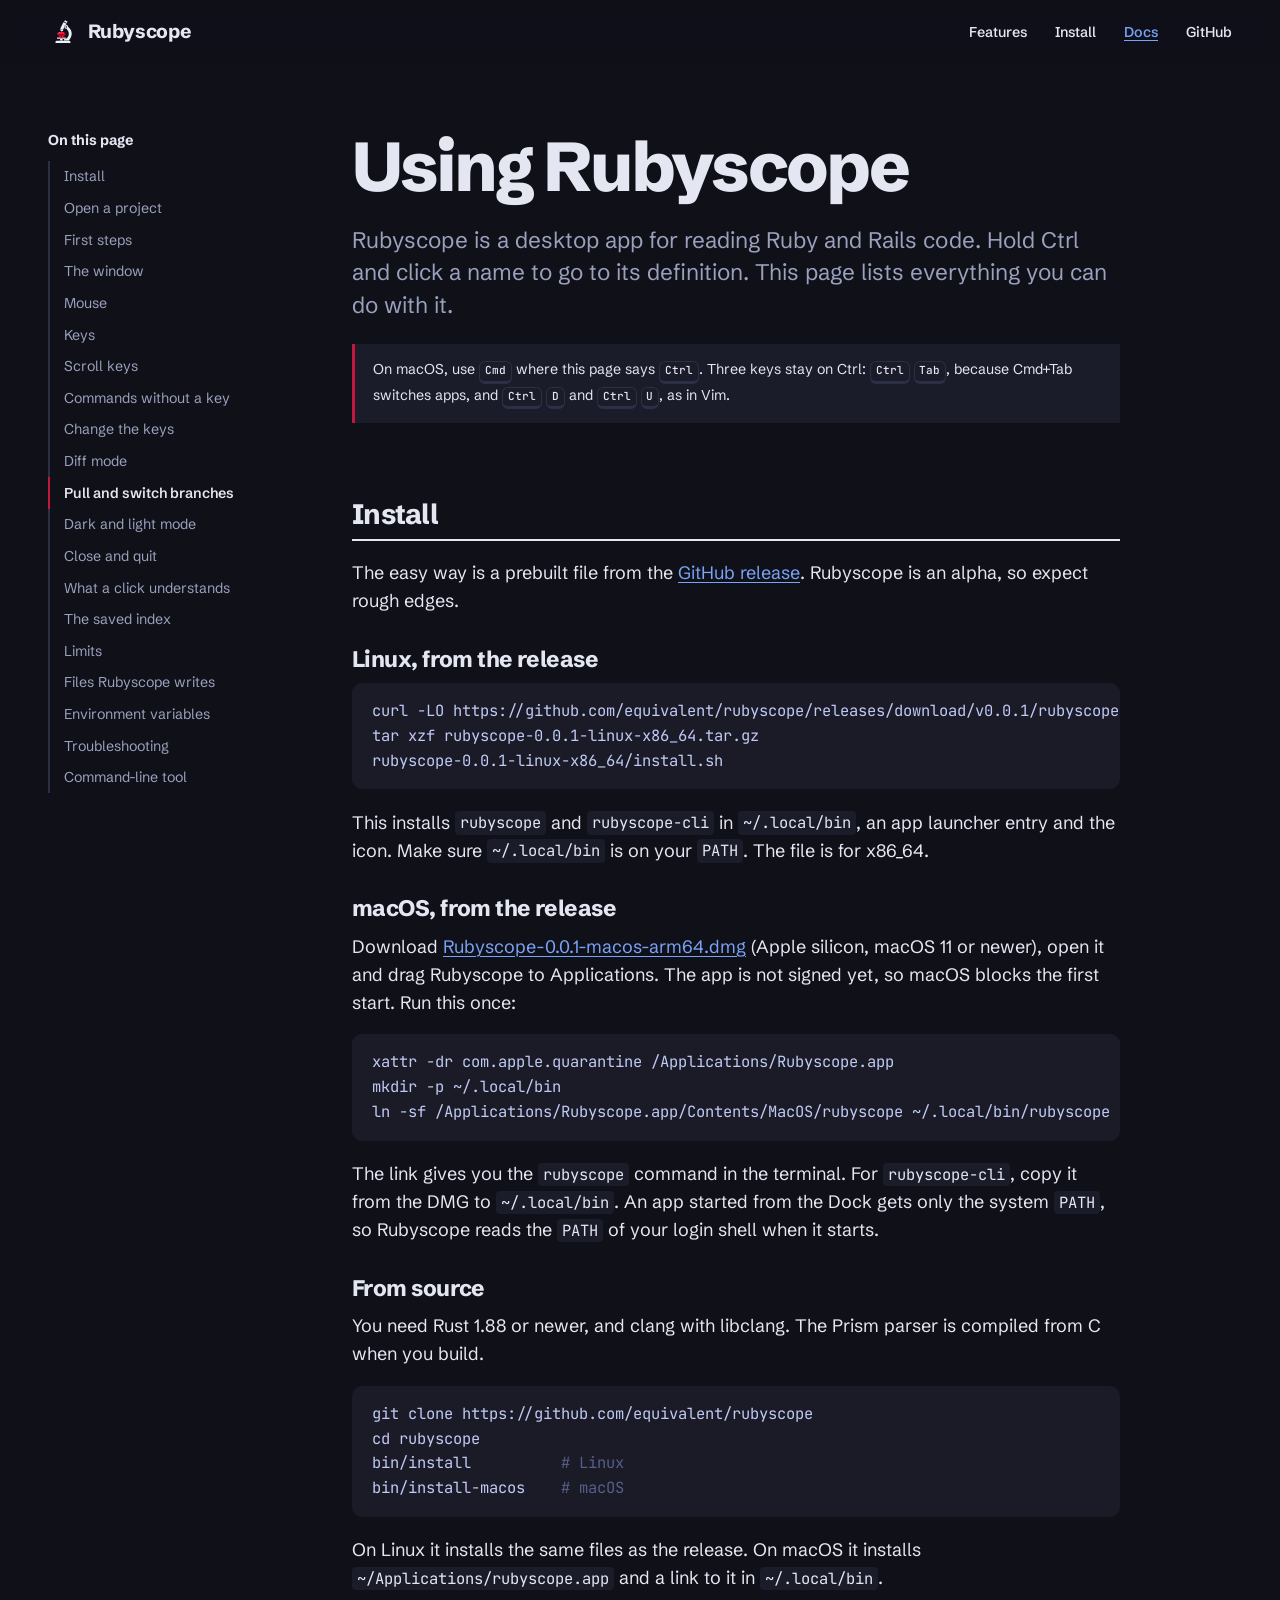
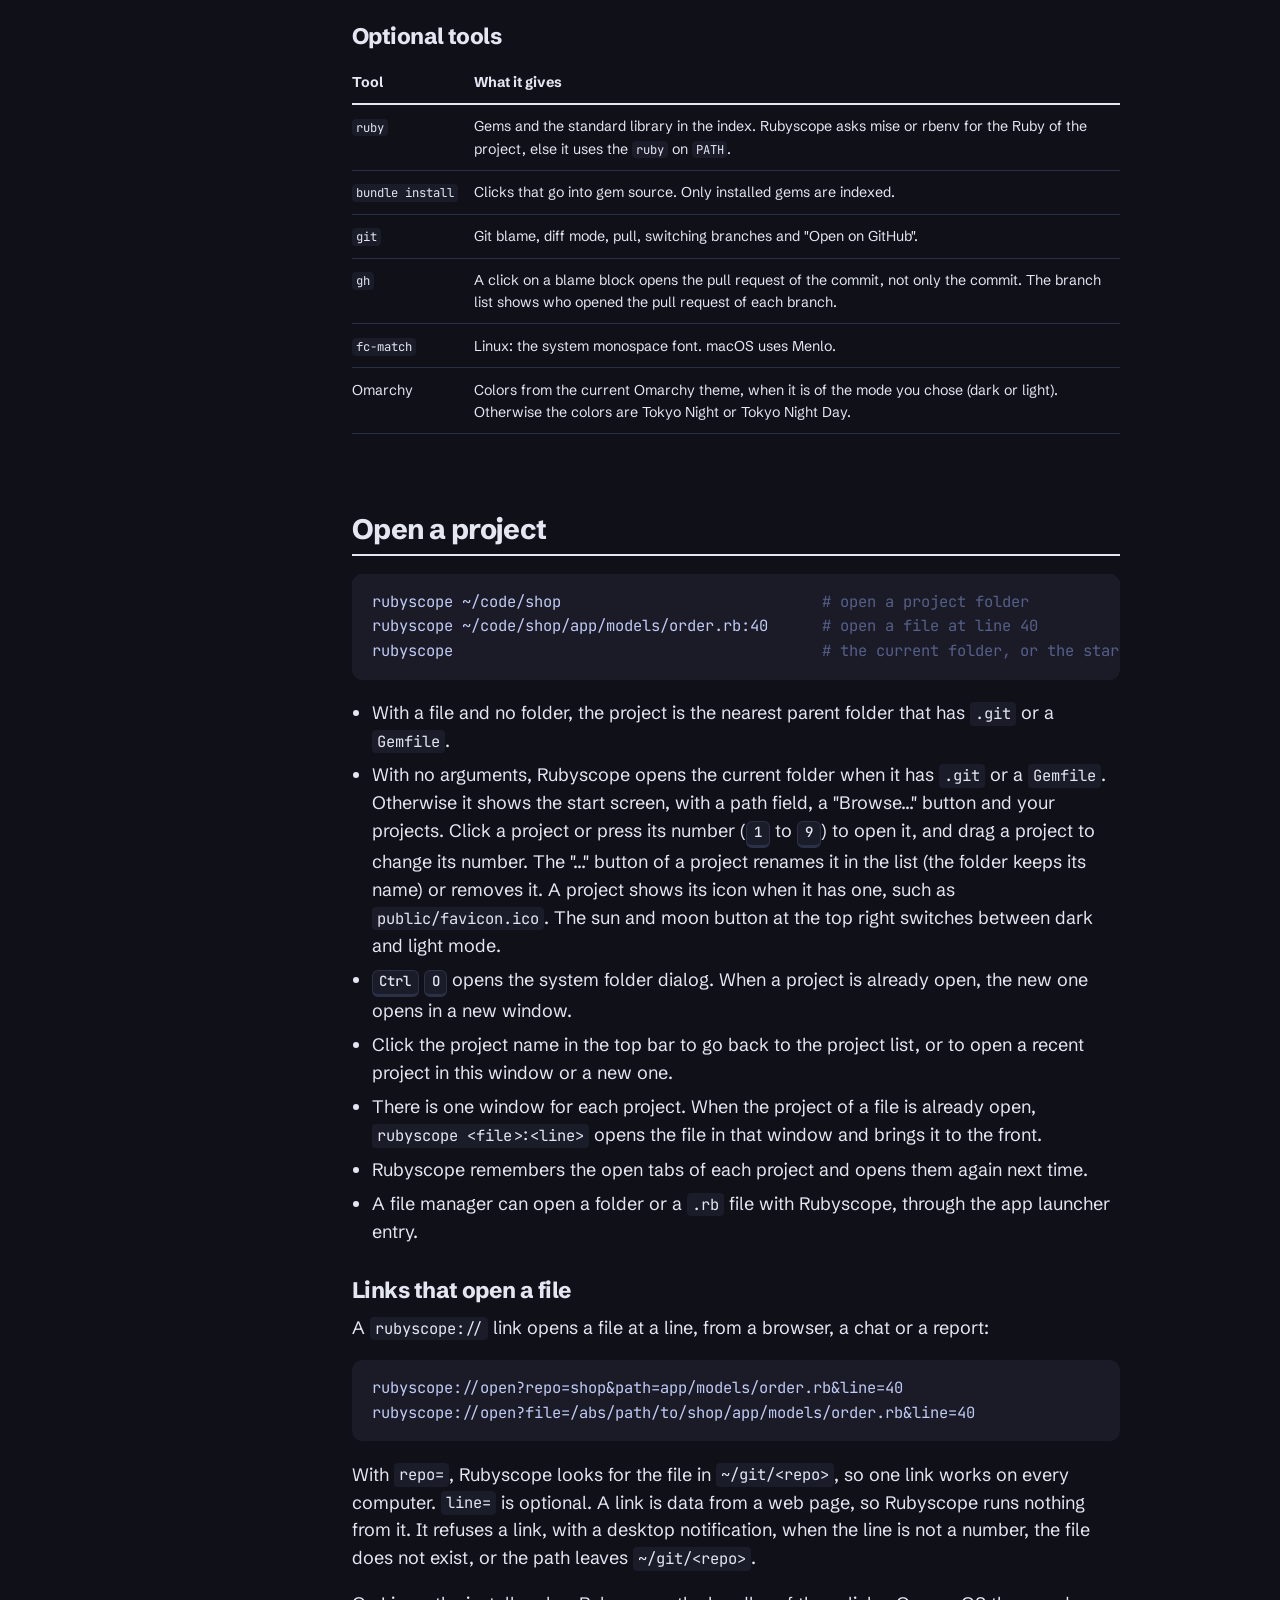
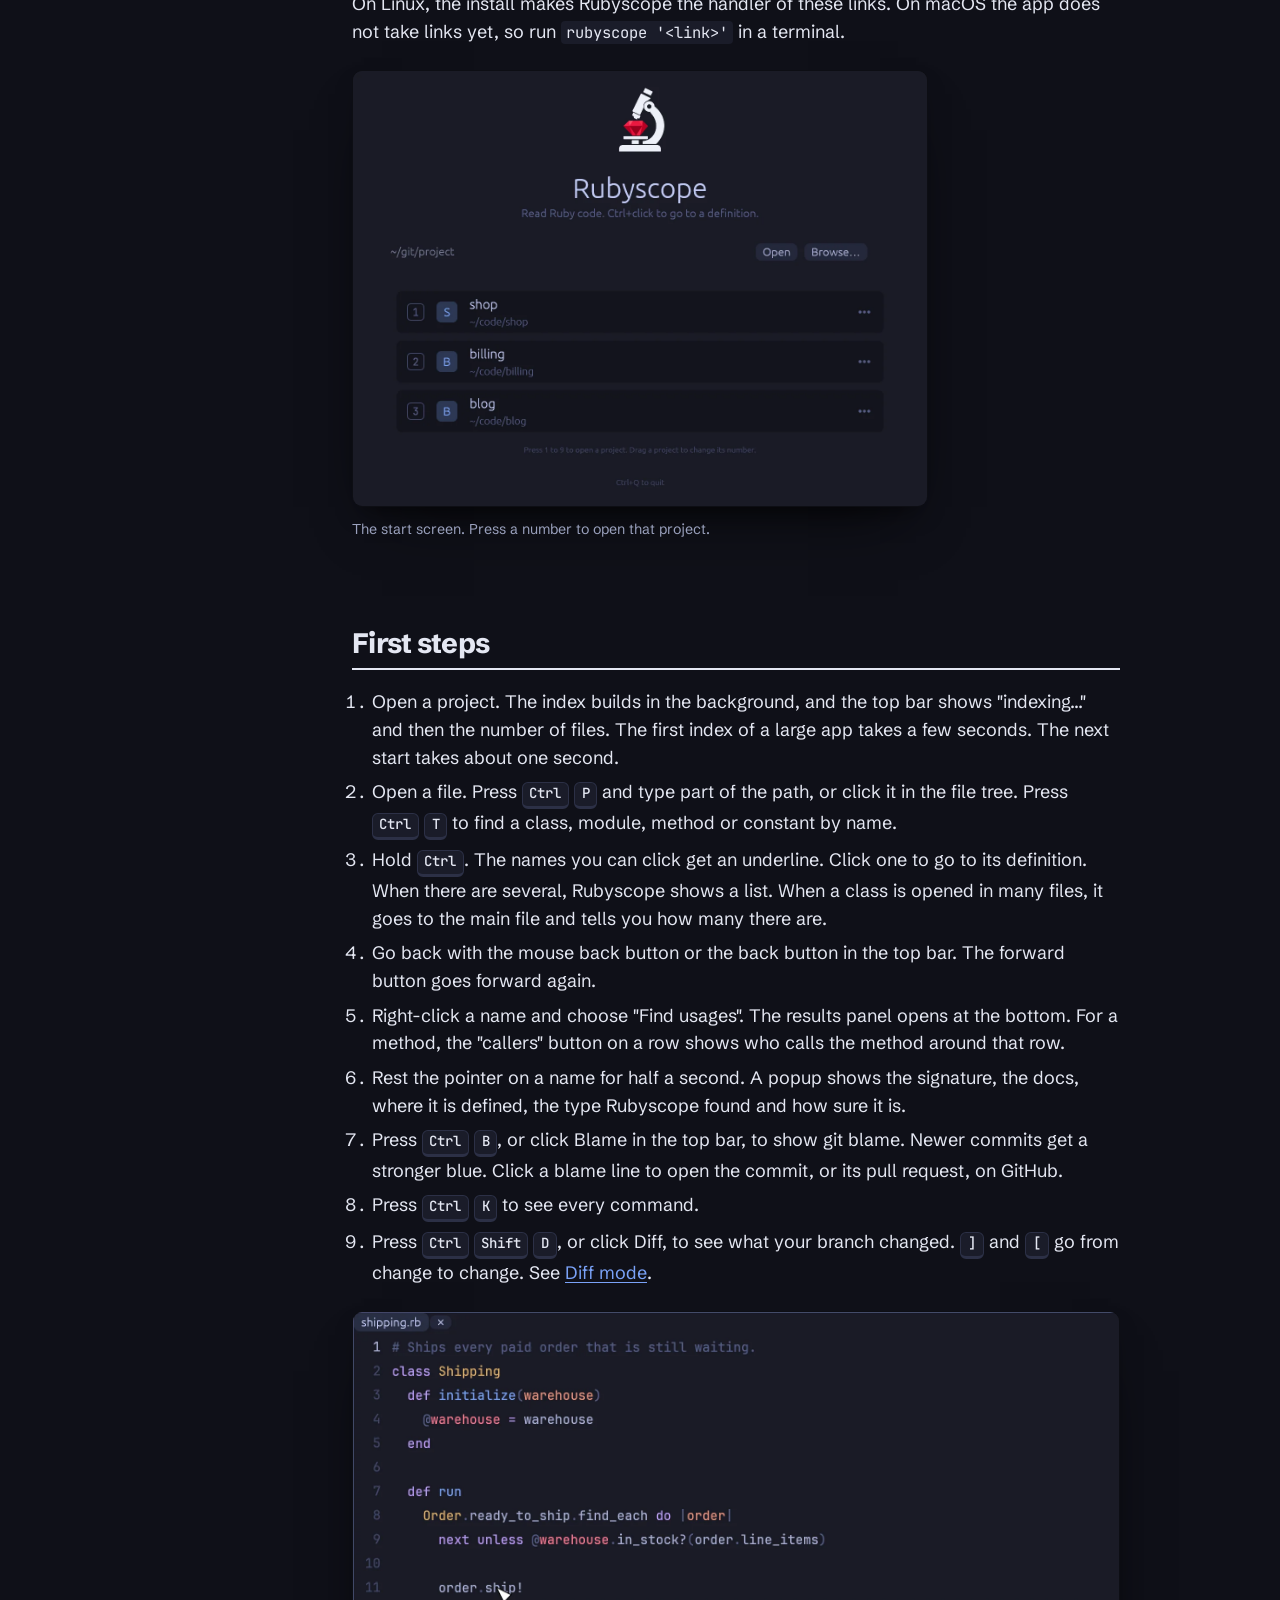
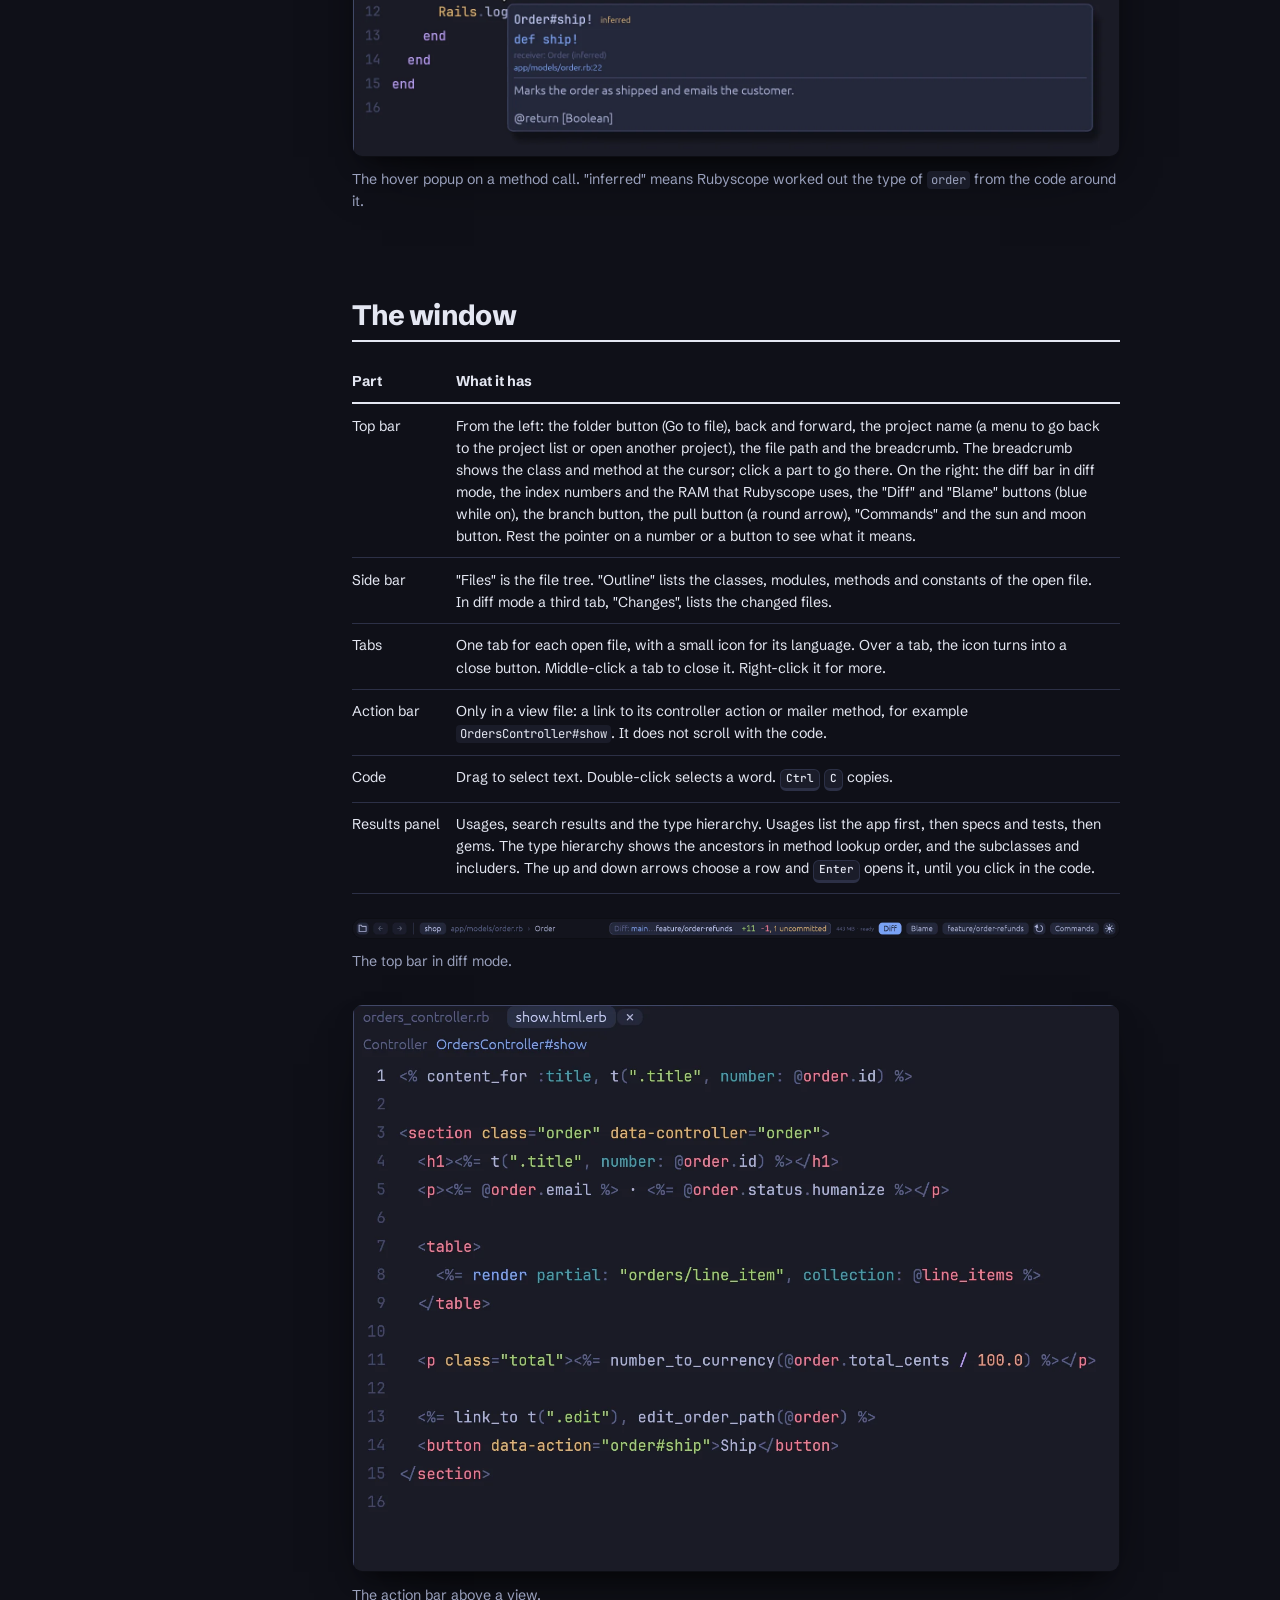
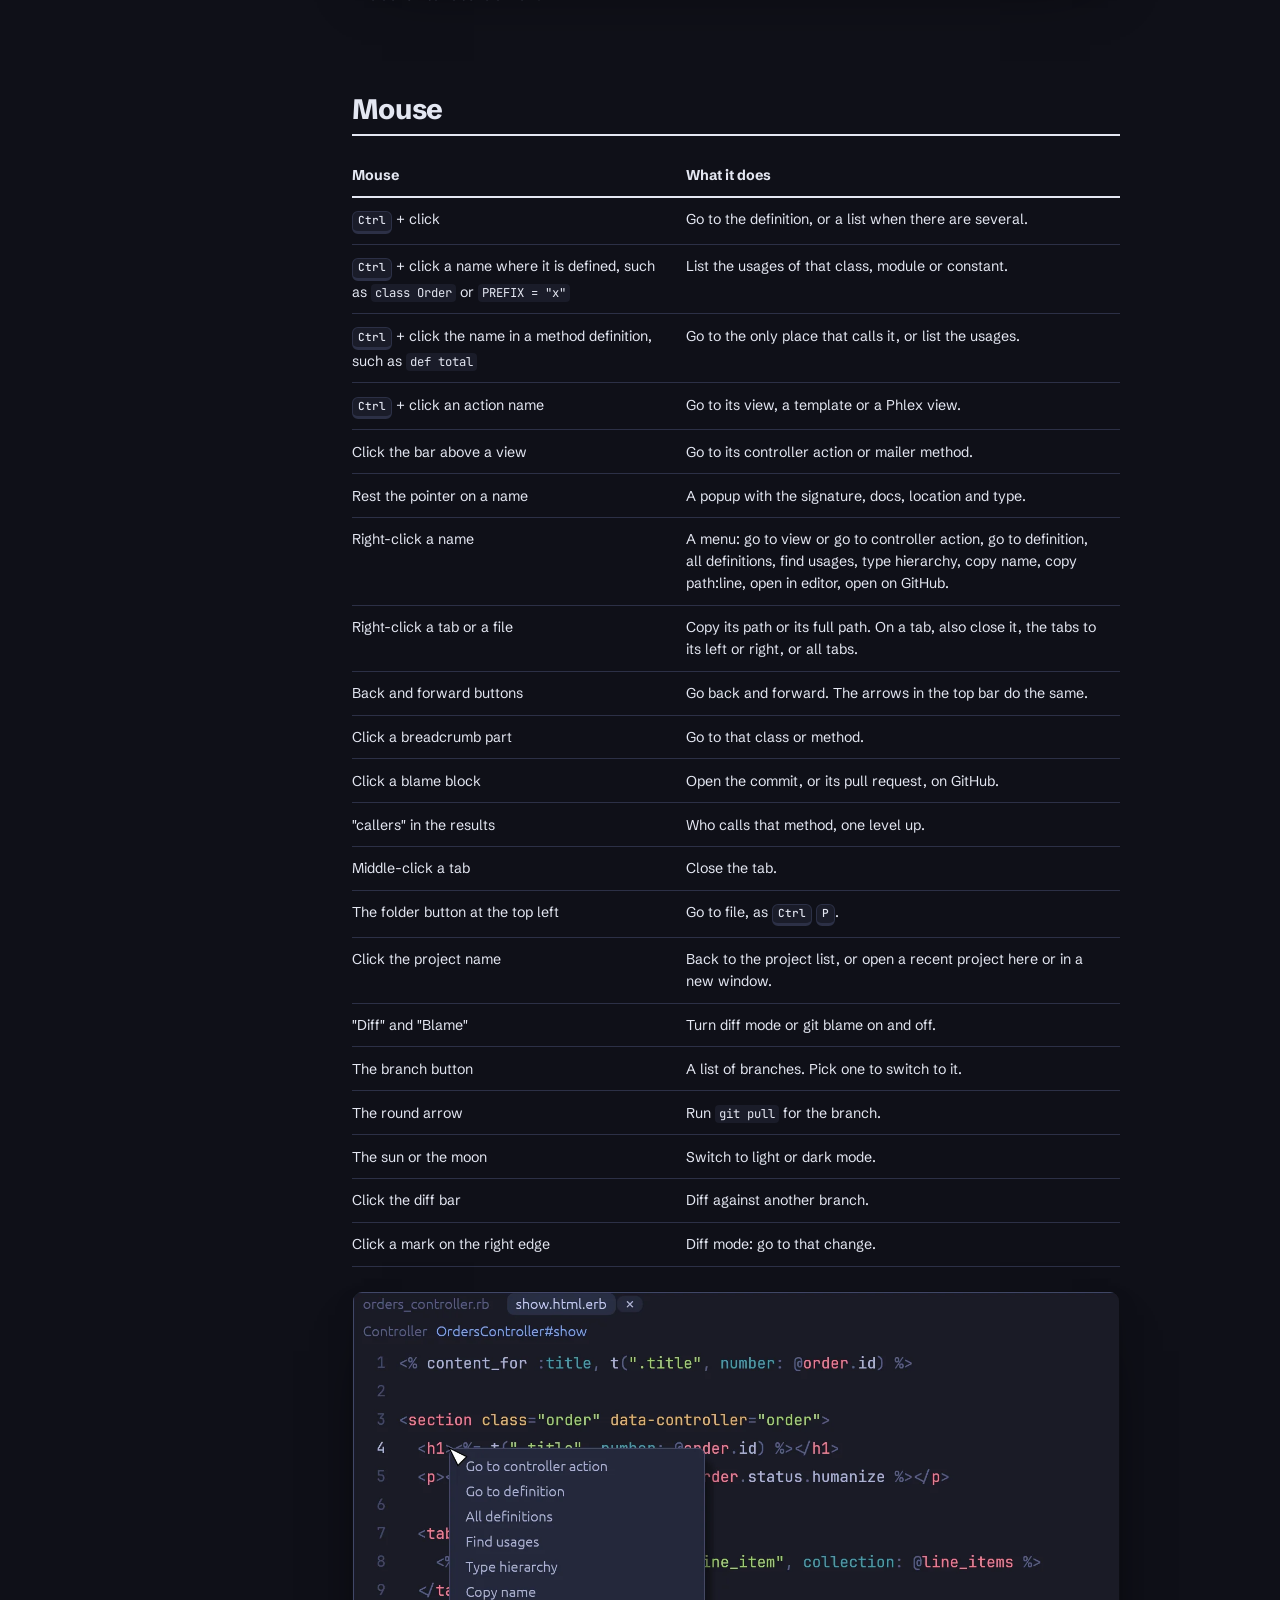
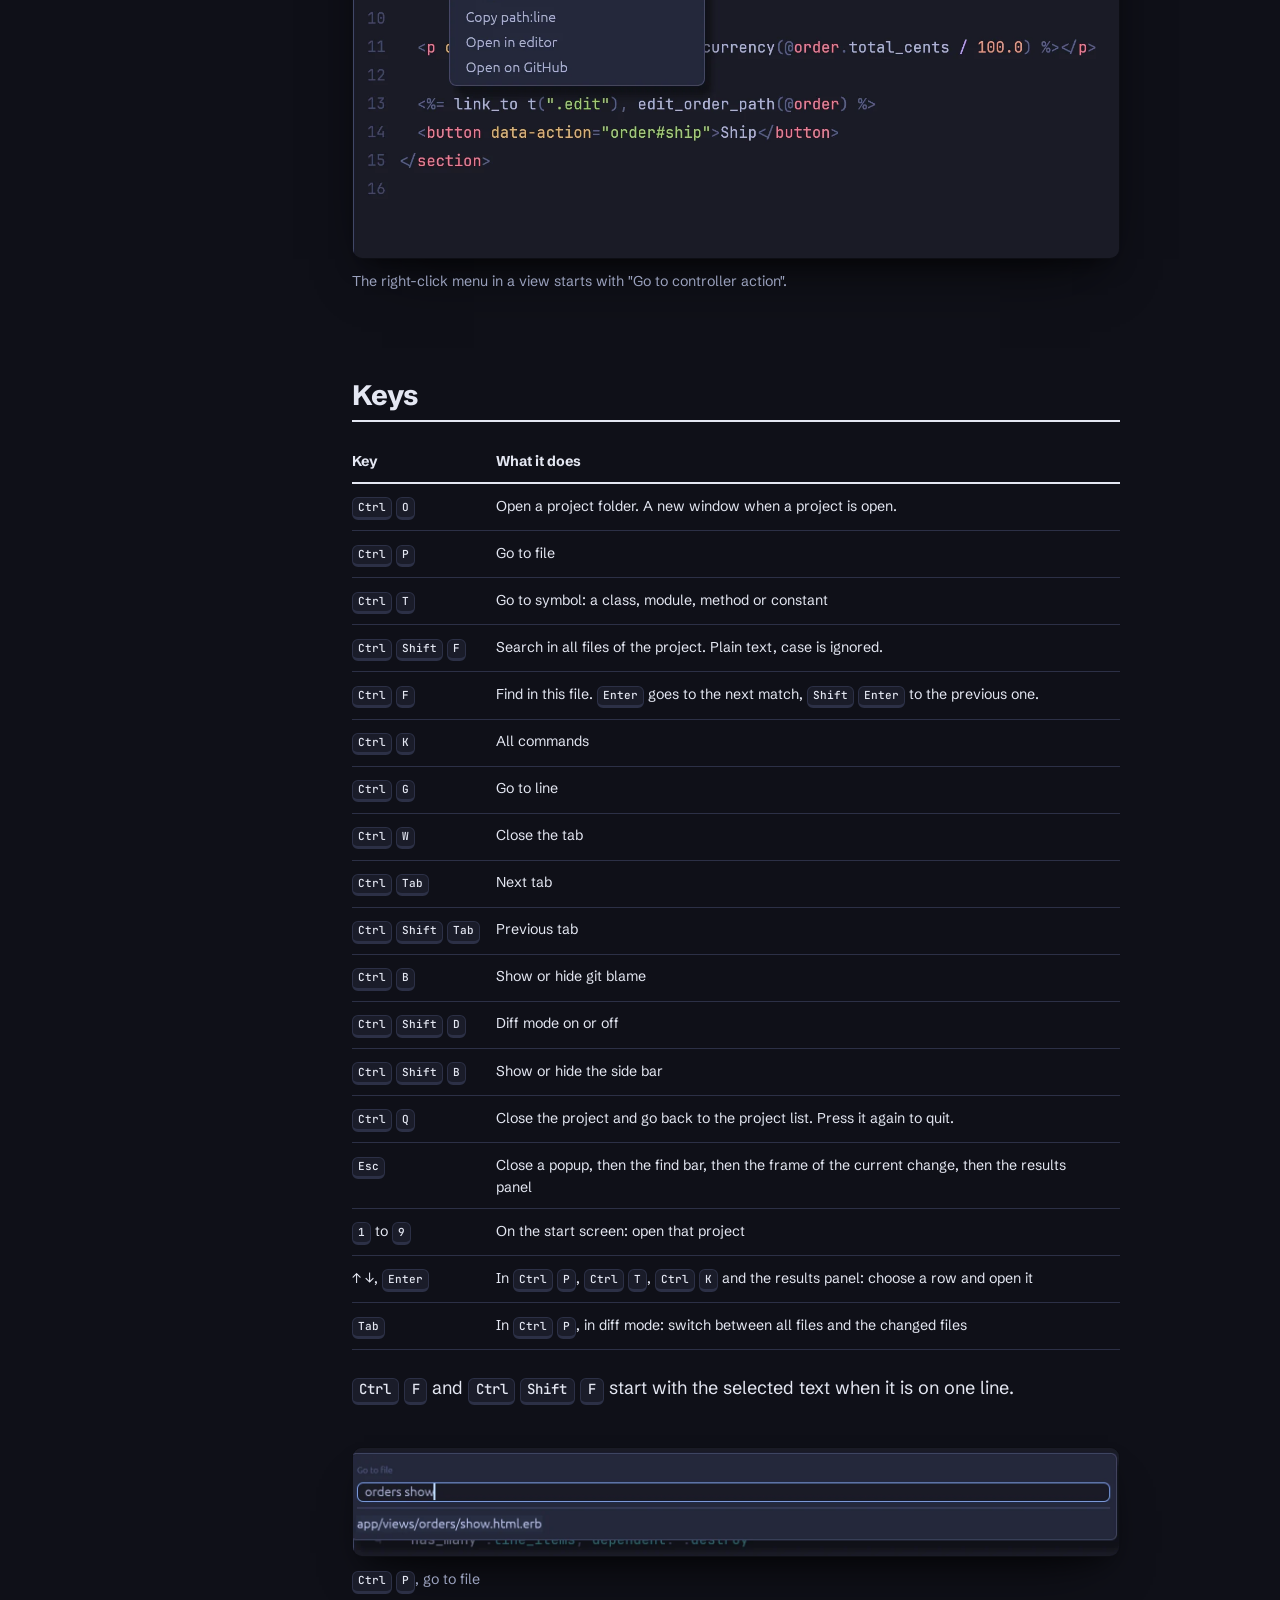
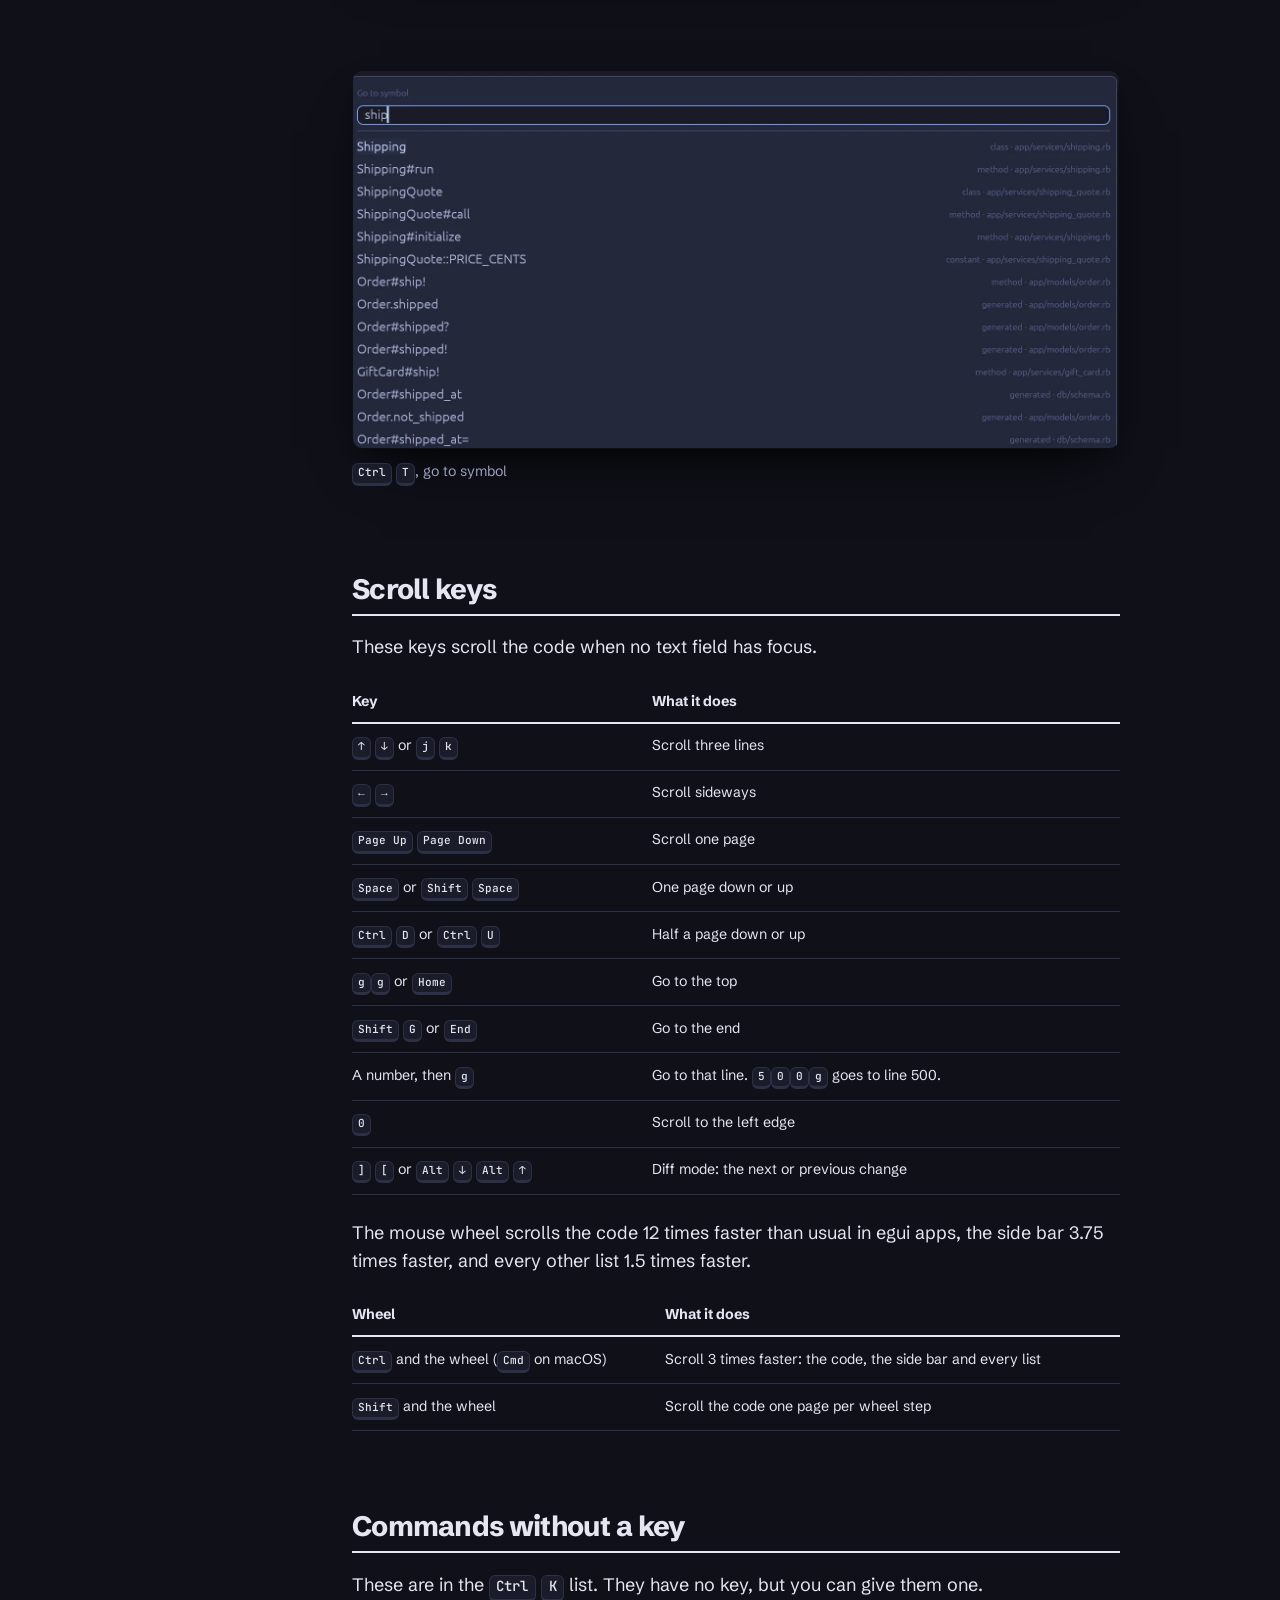
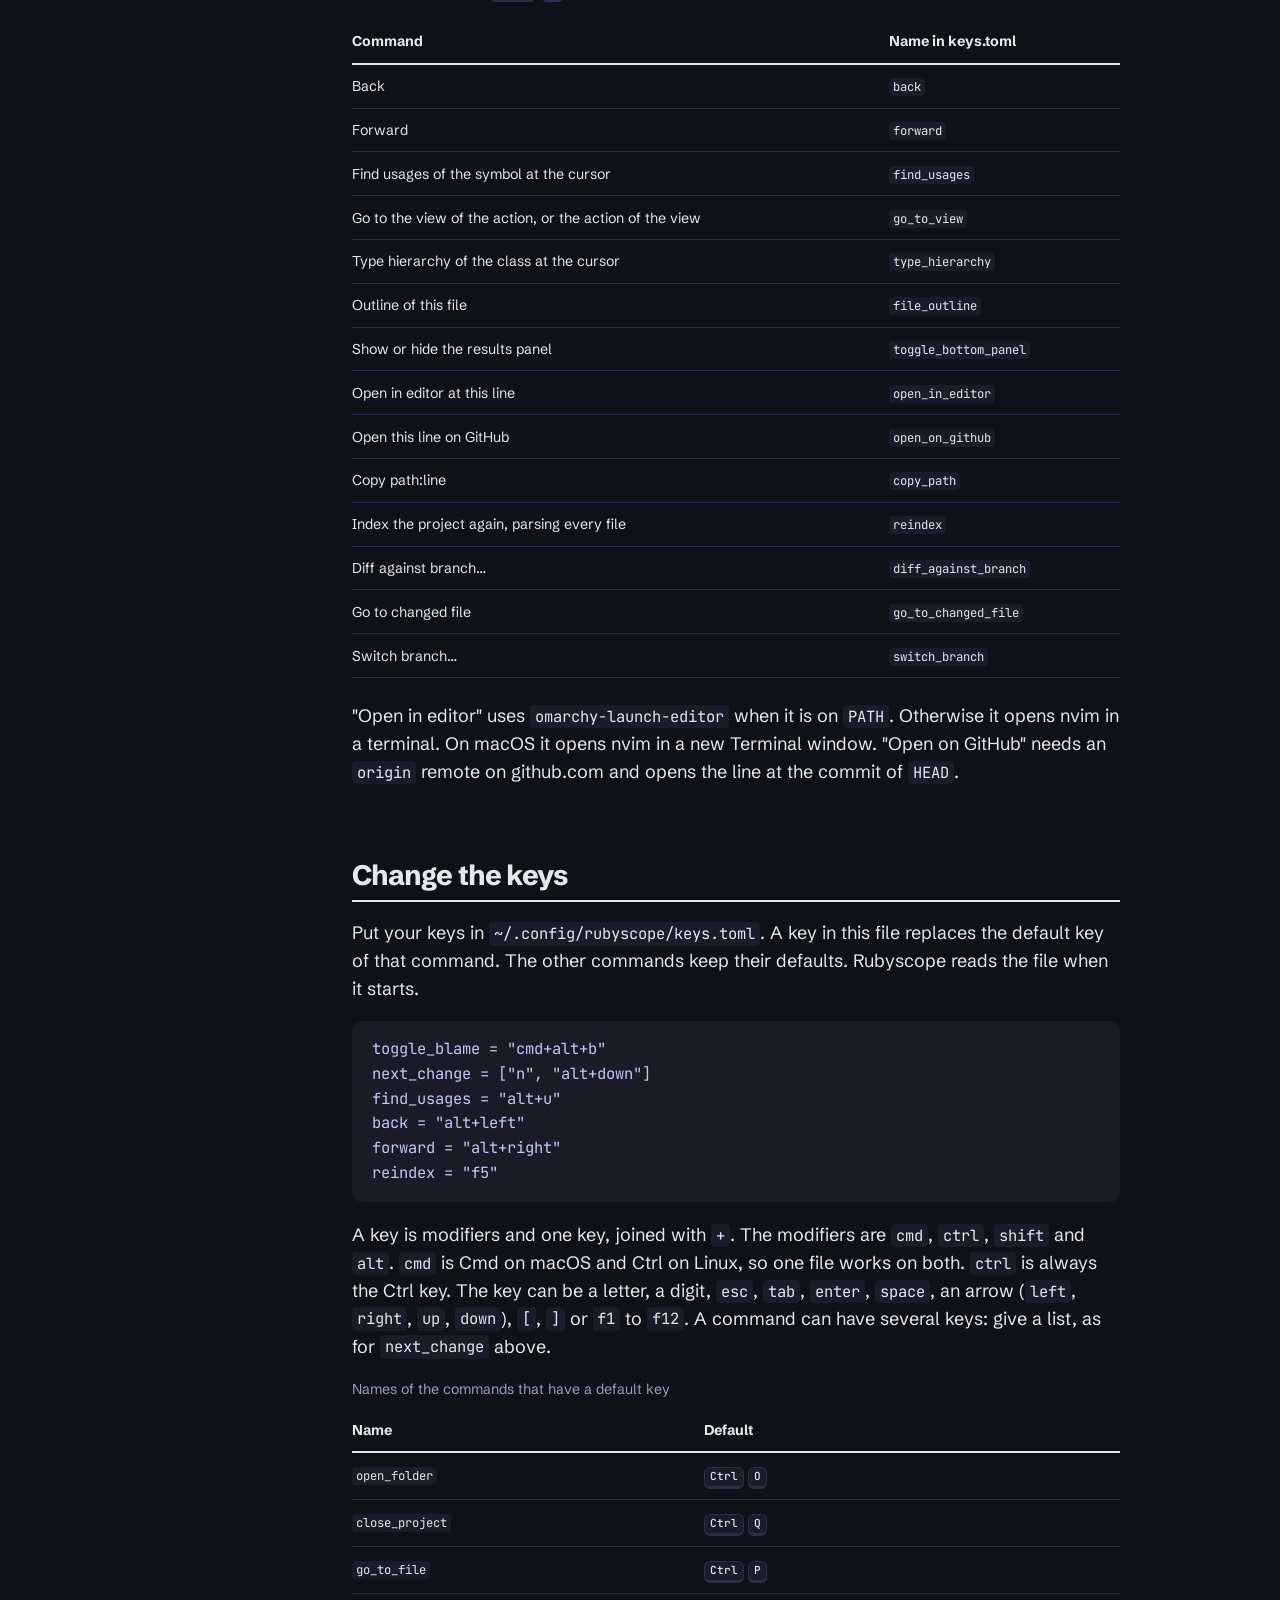
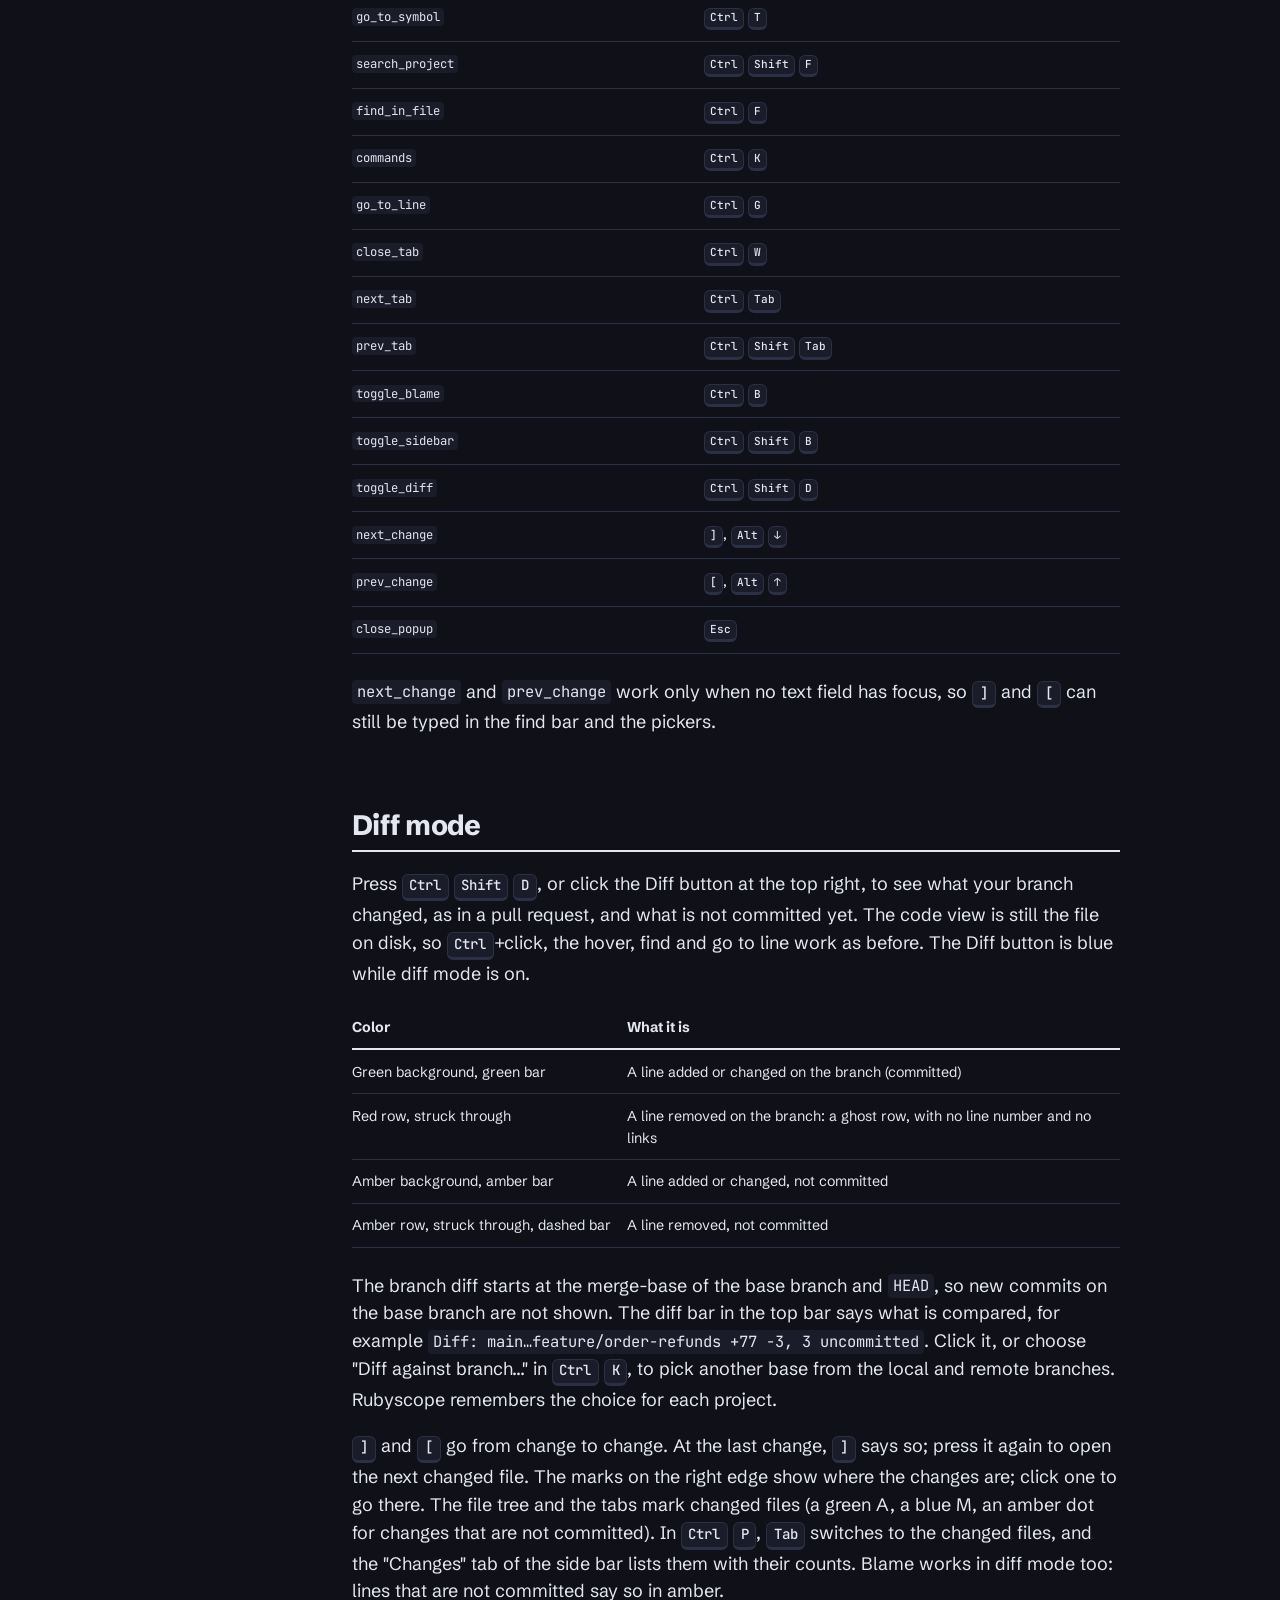
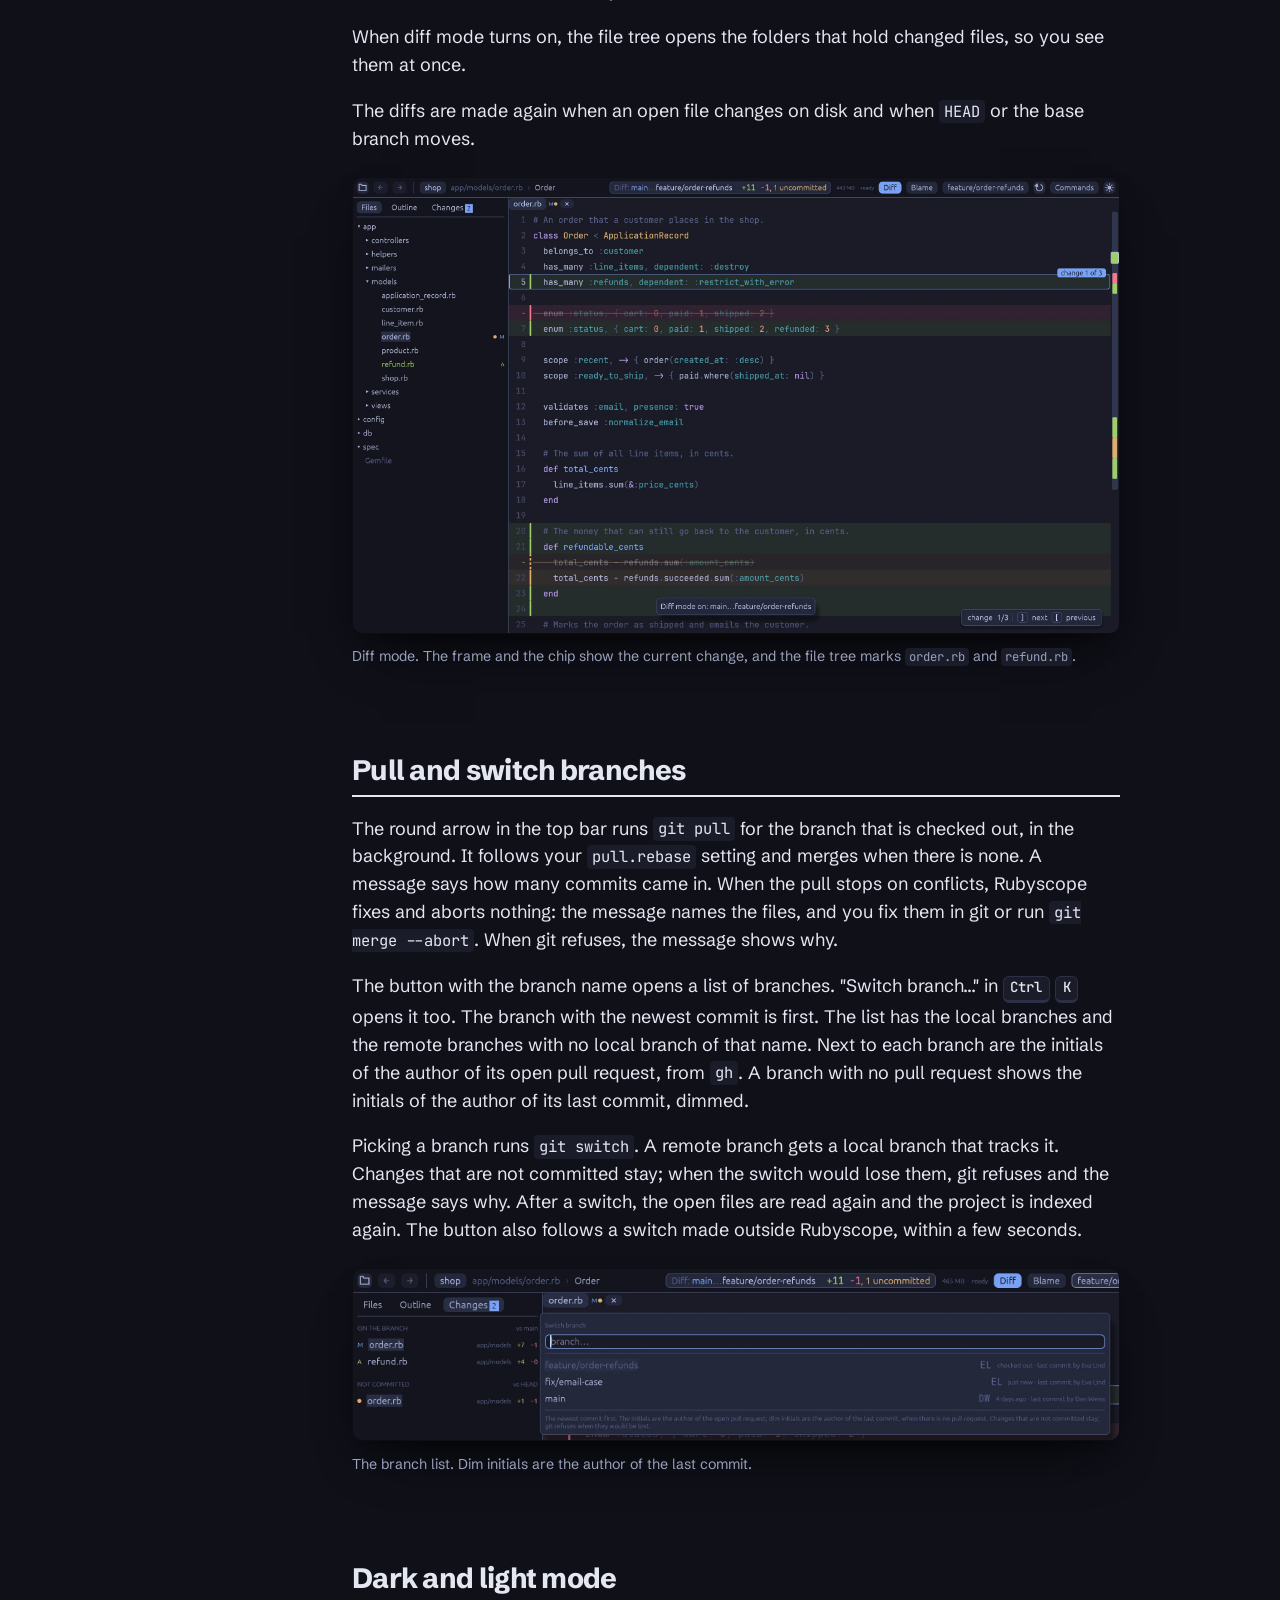
==== commit af1f0d50: "Make the README shorter and easier to read, and bring the docs up to date The README now starts with" ====
--- a/webpage/docs/index.html
+++ b/webpage/docs/index.html
@@ -104,8 +104,16 @@
           <li>With no arguments, Rubyscope opens the current folder when it has <code>.git</code> or a <code>Gemfile</code>. Otherwise it shows the start screen, with a path field, a "Browse…" button and your projects. Click a project or press its number (<kbd>1</kbd> to <kbd>9</kbd>) to open it, and drag a project to change its number. The "…" button of a project renames it in the list (the folder keeps its name) or removes it. A project shows its icon when it has one, such as <code>public/favicon.ico</code>. The sun and moon button at the top right switches between dark and light mode.</li>
           <li><kbd>Ctrl</kbd> <kbd>O</kbd> opens the system folder dialog. When a project is already open, the new one opens in a new window.</li>
           <li>Click the project name in the top bar to go back to the project list, or to open a recent project in this window or a new one.</li>
+          <li>There is one window for each project. When the project of a file is already open, <code>rubyscope &lt;file&gt;:&lt;line&gt;</code> opens the file in that window and brings it to the front.</li>
           <li>Rubyscope remembers the open tabs of each project and opens them again next time.</li>
+          <li>A file manager can open a folder or a <code>.rb</code> file with Rubyscope, through the app launcher entry.</li>
         </ul>
+        <h3 id="links">Links that open a file</h3>
+        <p>A <code>rubyscope://</code> link opens a file at a line, from a browser, a chat or a report:</p>
+<pre><code>rubyscope://open?repo=shop&amp;path=app/models/order.rb&amp;line=40
+rubyscope://open?file=/abs/path/to/shop/app/models/order.rb&amp;line=40</code></pre>
+        <p>With <code>repo=</code>, Rubyscope looks for the file in <code>~/git/&lt;repo&gt;</code>, so one link works on every computer. <code>line=</code> is optional. A link is data from a web page, so Rubyscope runs nothing from it. It refuses a link, with a desktop notification, when the line is not a number, the file does not exist, or the path leaves <code>~/git/&lt;repo&gt;</code>.</p>
+        <p>On Linux, the install makes Rubyscope the handler of these links. On macOS the app does not take links yet, so run <code>rubyscope '&lt;link&gt;'</code> in a terminal.</p>
         <figure class="shot narrow">
           <img src="../img/shots/start-screen.webp" width="1320" height="1000" loading="lazy"
                alt="The start screen with a path field, Open and Browse buttons, and three numbered project cards.">
@@ -140,10 +148,10 @@
           <tbody>
             <tr><td>Top bar</td><td>From the left: the folder button (Go to file), back and forward, the project name (a menu to go back to the project list or open another project), the file path and the breadcrumb. The breadcrumb shows the class and method at the cursor; click a part to go there. On the right: the diff bar in diff mode, the index numbers and the RAM that Rubyscope uses, the "Diff" and "Blame" buttons (blue while on), the branch button, the pull button (a round arrow), "Commands" and the sun and moon button. Rest the pointer on a number or a button to see what it means.</td></tr>
             <tr><td>Side bar</td><td>"Files" is the file tree. "Outline" lists the classes, modules, methods and constants of the open file. In diff mode a third tab, "Changes", lists the changed files.</td></tr>
-            <tr><td>Tabs</td><td>One tab for each open file. Middle-click a tab to close it. Right-click it for more.</td></tr>
+            <tr><td>Tabs</td><td>One tab for each open file, with a small icon for its language. Over a tab, the icon turns into a close button. Middle-click a tab to close it. Right-click it for more.</td></tr>
             <tr><td>Action bar</td><td>Only in a view file: a link to its controller action or mailer method, for example <code>OrdersController#show</code>. It does not scroll with the code.</td></tr>
             <tr><td>Code</td><td>Drag to select text. Double-click selects a word. <kbd>Ctrl</kbd> <kbd>C</kbd> copies.</td></tr>
-            <tr><td>Results panel</td><td>Usages, search results and the type hierarchy. The type hierarchy shows the ancestors in method lookup order, and the subclasses and includers.</td></tr>
+            <tr><td>Results panel</td><td>Usages, search results and the type hierarchy. Usages list the app first, then specs and tests, then gems. The type hierarchy shows the ancestors in method lookup order, and the subclasses and includers. The up and down arrows choose a row and <kbd>Enter</kbd> opens it, until you click in the code.</td></tr>
           </tbody>
         </table>
         <figure class="shot">
@@ -165,6 +173,7 @@
           <tbody>
             <tr><td><kbd>Ctrl</kbd> + click</td><td>Go to the definition, or a list when there are several.</td></tr>
             <tr><td class="wrap-ok"><kbd>Ctrl</kbd> + click a name where it is defined, such as <code>class Order</code> or <code>PREFIX = "x"</code></td><td>List the usages of that class, module or constant.</td></tr>
+            <tr><td class="wrap-ok"><kbd>Ctrl</kbd> + click the name in a method definition, such as <code>def total</code></td><td>Go to the only place that calls it, or list the usages.</td></tr>
             <tr><td><kbd>Ctrl</kbd> + click an action name</td><td>Go to its view, a template or a Phlex view.</td></tr>
             <tr><td>Click the bar above a view</td><td>Go to its controller action or mailer method.</td></tr>
             <tr><td>Rest the pointer on a name</td><td>A popup with the signature, docs, location and type.</td></tr>
@@ -213,6 +222,7 @@
             <tr><td><kbd>Ctrl</kbd> <kbd>Q</kbd></td><td>Close the project and go back to the project list. Press it again to quit.</td></tr>
             <tr><td><kbd>Esc</kbd></td><td>Close a popup, then the find bar, then the frame of the current change, then the results panel</td></tr>
             <tr><td><kbd>1</kbd> to <kbd>9</kbd></td><td>On the start screen: open that project</td></tr>
+            <tr><td>↑ ↓, <kbd>Enter</kbd></td><td>In <kbd>Ctrl</kbd> <kbd>P</kbd>, <kbd>Ctrl</kbd> <kbd>T</kbd>, <kbd>Ctrl</kbd> <kbd>K</kbd> and the results panel: choose a row and open it</td></tr>
             <tr><td><kbd>Tab</kbd></td><td>In <kbd>Ctrl</kbd> <kbd>P</kbd>, in diff mode: switch between all files and the changed files</td></tr>
           </tbody>
         </table>
@@ -450,6 +460,7 @@
             <tr><td class="wrap-ok">A click goes to an old line, or a new method is not found</td><td>Press <kbd>Ctrl</kbd> <kbd>K</kbd> and choose "Index the project again". If that does not help, close Rubyscope and delete <code>~/.cache/rubyscope/</code>.</td></tr>
             <tr><td class="wrap-ok">A click on a gem or a Rails method does nothing</td><td>Run <code>ruby -v</code> and <code>bundle install</code> in the project folder. Only gems installed for the project's Ruby are indexed.</td></tr>
             <tr><td class="wrap-ok">Blame does not show</td><td>The project must be a git repository, and <code>git</code> must be on <code>PATH</code>.</td></tr>
+            <tr><td class="wrap-ok">Diff mode marks nothing</td><td>The diff bar in the top bar says why: not a git repository, or the base branch is not found. Click it to pick a base branch.</td></tr>
             <tr><td class="wrap-ok">"This project has no GitHub remote"</td><td>The <code>origin</code> remote must be on github.com.</td></tr>
             <tr><td class="wrap-ok">A blame click opens the commit, not the pull request</td><td>Install the GitHub CLI, <code>gh</code>, and log in.</td></tr>
             <tr><td class="wrap-ok">You want to see what the index does</td><td>Start Rubyscope from a terminal. It prints a line such as <code>indexed 9000 files in 0.71 s</code>.</td></tr>
--- a/webpage/css/site.css
+++ b/webpage/css/site.css
@@ -400,42 +400,6 @@
   line-height: 1.45;
 }
 
-/* A feature: the text on the left stays in view while its pictures scroll. */
-
-.feature {
-  display: grid;
-  grid-template-columns: minmax(0, 22rem) minmax(0, 1fr);
-  gap: 2rem clamp(2rem, 5vw, 5rem);
-  padding-block: clamp(2.5rem, 5vw, 3.5rem);
-  border-top: 1px solid var(--rule);
-}
-
-.feature-text {
-  align-self: start;
-  position: sticky;
-  top: 6rem;
-}
-
-.feature h3 {
-  margin-bottom: 0.9rem;
-  font-size: var(--step-2);
-}
-
-.feature-text p {
-  color: var(--ink-2);
-}
-
-.feature-text ul {
-  margin: 0;
-  padding-left: 1.1rem;
-  color: var(--ink-2);
-  font-size: var(--step--1);
-}
-
-.feature-text li + li {
-  margin-top: 0.35rem;
-}
-
 .shots {
   display: grid;
   gap: 1.25rem;
@@ -467,19 +431,159 @@
   font-size: var(--step--1);
 }
 
-/* The jump from one picture to the next, for "from here to there" pairs. */
-.jump {
-  position: relative;
-}
-
-.jump + .jump::before {
-  content: "";
-  position: absolute;
-  left: 3rem;
-  top: -1.25rem;
-  width: 2px;
-  height: 1.25rem;
+/* Features: one row of cards that scrolls sideways. */
+
+/* The head row: title on the left, arrows and the count on the right. */
+.reel-head {
+  display: flex;
+  flex-wrap: wrap;
+  align-items: end;
+  justify-content: space-between;
+  gap: 1.5rem 3rem;
+  margin-bottom: 1.75rem;
+}
+
+.reel-head .section-head { margin-bottom: 0; }
+
+.reel-controls {
+  display: flex;
+  align-items: center;
+  gap: 0.75rem;
+  font-variant-numeric: tabular-nums;
+  color: var(--ink-2);
+  font-size: var(--step--1);
+}
+
+.reel-controls button {
+  display: grid;
+  place-items: center;
+  width: 2.75rem;
+  height: 2.75rem;
+  border: 1.5px solid var(--rule);
+  border-radius: 999px;
+  background: transparent;
+  color: var(--ink);
+  font: inherit;
+  font-size: 1.2rem;
+  cursor: pointer;
+  transition: border-color 120ms, background-color 120ms;
+}
+
+.reel-controls button:hover:not(:disabled) { border-color: var(--ink); }
+.reel-controls button:disabled { opacity: 0.35; cursor: default; }
+.reel-count b { color: var(--ink); font-weight: 650; }
+
+/* The names of all features. A click jumps to the card. */
+.reel-index {
+  display: flex;
+  flex-wrap: wrap;
+  gap: 0.5rem;
+  margin: 0 0 2rem;
+  padding: 0;
+  list-style: none;
+}
+
+.reel-index button {
+  padding: 0.4rem 0.85rem;
+  border: 1px solid var(--rule);
+  border-radius: 999px;
+  background: transparent;
+  color: var(--ink-2);
+  font: inherit;
+  font-size: var(--step--1);
+  font-weight: 550;
+  cursor: pointer;
+  transition: color 120ms, border-color 120ms, background-color 120ms;
+}
+
+.reel-index button:hover { color: var(--ink); border-color: var(--ink-2); }
+
+.reel-index button[aria-current="true"] {
+  border-color: var(--ruby);
   background: var(--ruby);
+  color: #fff;
+}
+
+/* The row itself. It starts at the page's left edge of text and runs off the right
+   edge of the screen, so the next card always peeks in. */
+.reel {
+  --edge: max(var(--gutter), (100vw - var(--wrap)) / 2);
+  display: flex;
+  gap: 1.25rem;
+  overflow-x: auto;
+  overscroll-behavior-x: contain;
+  scroll-snap-type: x mandatory;
+  scroll-padding-inline: var(--edge);
+  padding: 0.25rem var(--edge) 1.5rem;
+  scrollbar-width: thin;
+  scrollbar-color: var(--rule) transparent;
+}
+
+.reel:focus-visible { outline-offset: -3px; }
+
+/* Every card has the same height. Longer content scrolls up and down inside the card. */
+.card {
+  --card-h: clamp(26rem, 72vh, 40rem);
+  flex: 0 0 min(88vw, 64rem);
+  height: var(--card-h);
+  scroll-snap-align: start;
+  display: grid;
+  grid-template-columns: minmax(0, 19rem) minmax(0, 1fr);
+  align-items: start;
+  gap: 1.5rem 2.5rem;
+  padding: clamp(1.25rem, 3vw, 2.25rem);
+  overflow-y: auto;
+  border: 1px solid var(--rule);
+  border-radius: 14px;
+  background: var(--paper-2);
+  scrollbar-width: thin;
+  scrollbar-color: var(--rule) transparent;
+  /* A soft fade at the bottom says there is more below. */
+  -webkit-mask-image: linear-gradient(#000 calc(100% - 4rem), transparent);
+  mask-image: linear-gradient(#000 calc(100% - 4rem), transparent);
+}
+
+.card.at-end { -webkit-mask-image: none; mask-image: none; }
+
+/* On a wide screen the text stays in view while the pictures scroll. */
+.card .feature-text { position: sticky; top: 0; }
+.card h3 { margin-bottom: 0.9rem; font-size: var(--step-2); }
+.card .feature-text p { color: var(--ink-2); }
+
+.card .feature-text ul {
+  margin: 0;
+  padding-left: 1.1rem;
+  color: var(--ink-2);
+  font-size: var(--step--1);
+}
+
+.card .feature-text li + li { margin-top: 0.35rem; }
+.card .shots { gap: 1.25rem; }
+.card .shot img { border-radius: 8px; }
+.card .shot.narrow { max-width: none; }
+
+@media (max-width: 960px) {
+  .card {
+    --card-h: min(74svh, 38rem);
+    flex-basis: min(86vw, 34rem);
+    grid-template-columns: minmax(0, 1fr);
+  }
+  .card .feature-text { position: static; }
+}
+
+@media (max-width: 640px) {
+  .reel-index {
+    flex-wrap: nowrap;
+    overflow-x: auto;
+    margin-inline: calc(-1 * var(--gutter));
+    padding-inline: var(--gutter);
+    scrollbar-width: none;
+  }
+  .reel-index button { white-space: nowrap; }
+}
+
+@media (prefers-reduced-motion: reduce) {
+  .reel { scroll-behavior: auto; }
 }
 
 /* What a click understands */
@@ -742,12 +846,10 @@
 
 @media (max-width: 960px) {
   .hero-text,
-  .feature,
   .docs {
     grid-template-columns: minmax(0, 1fr);
   }
 
-  .feature-text,
   .toc {
     position: static;
     max-height: none;
